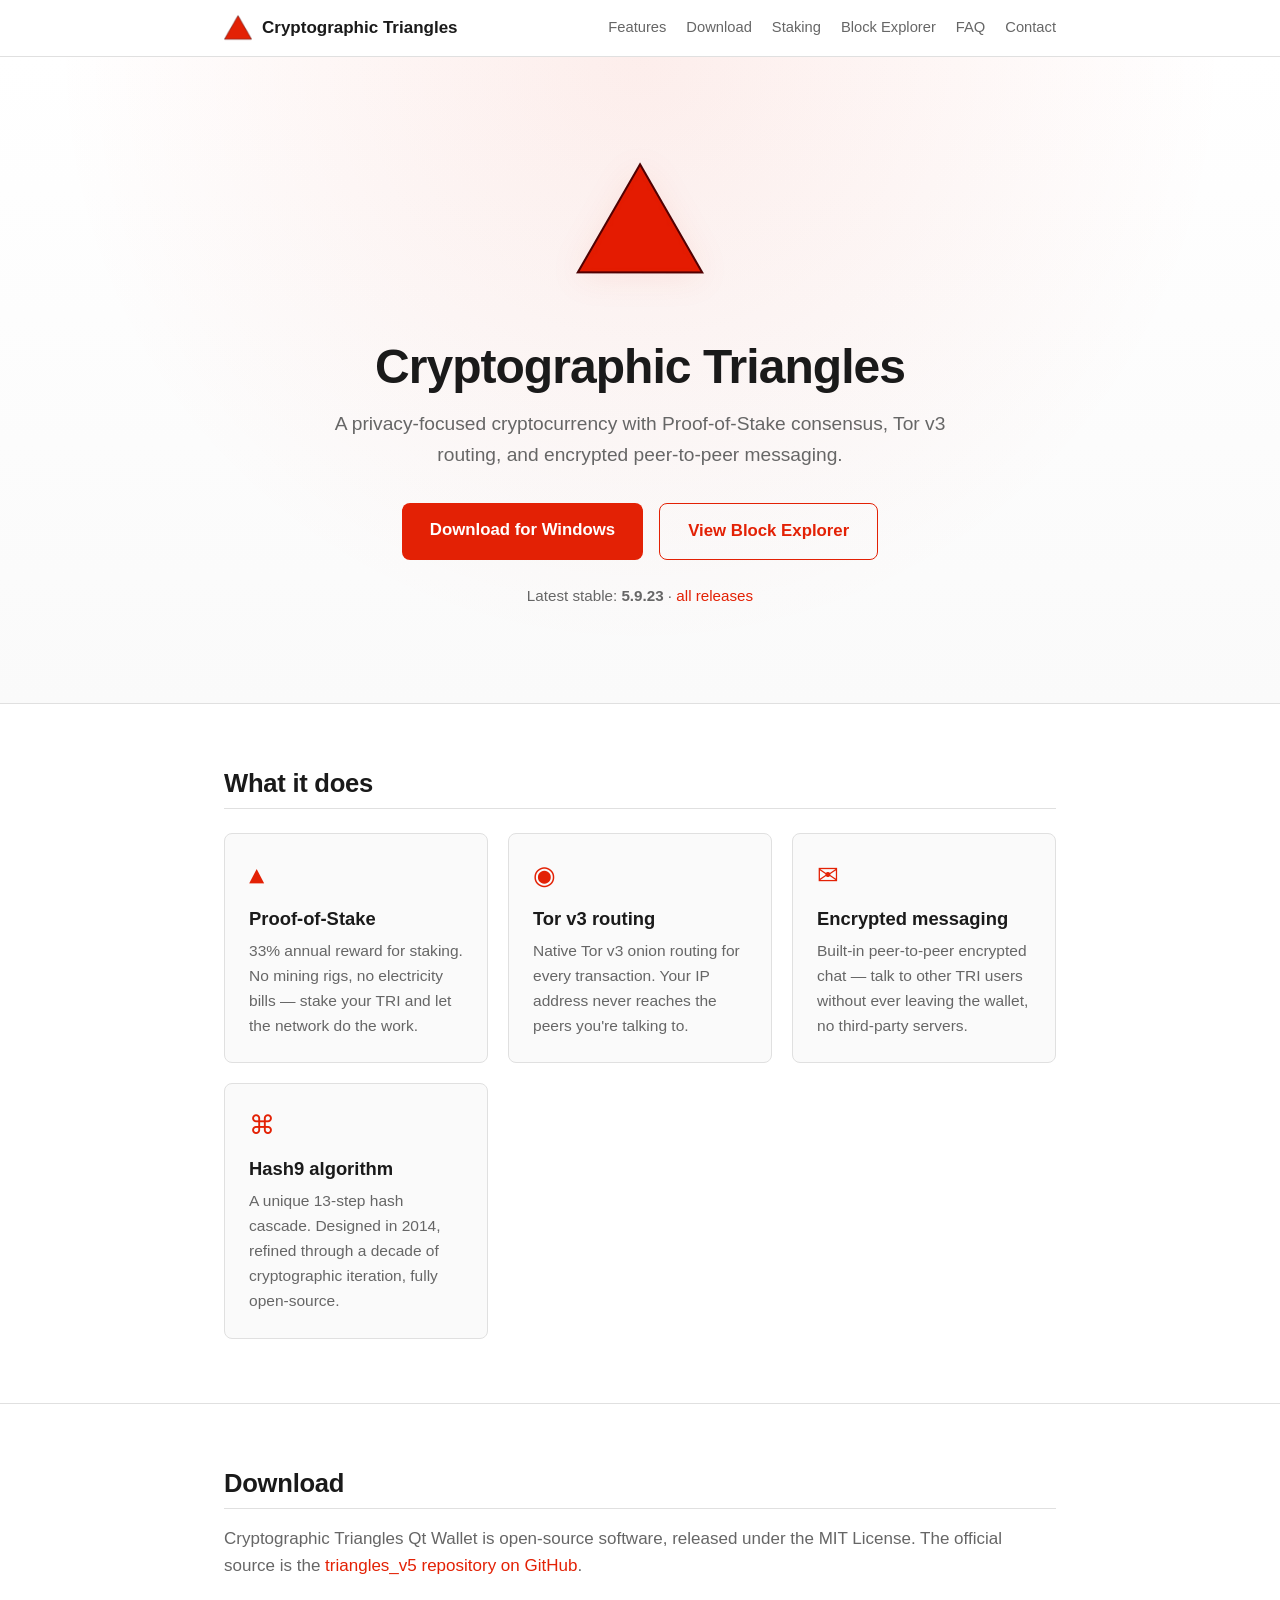
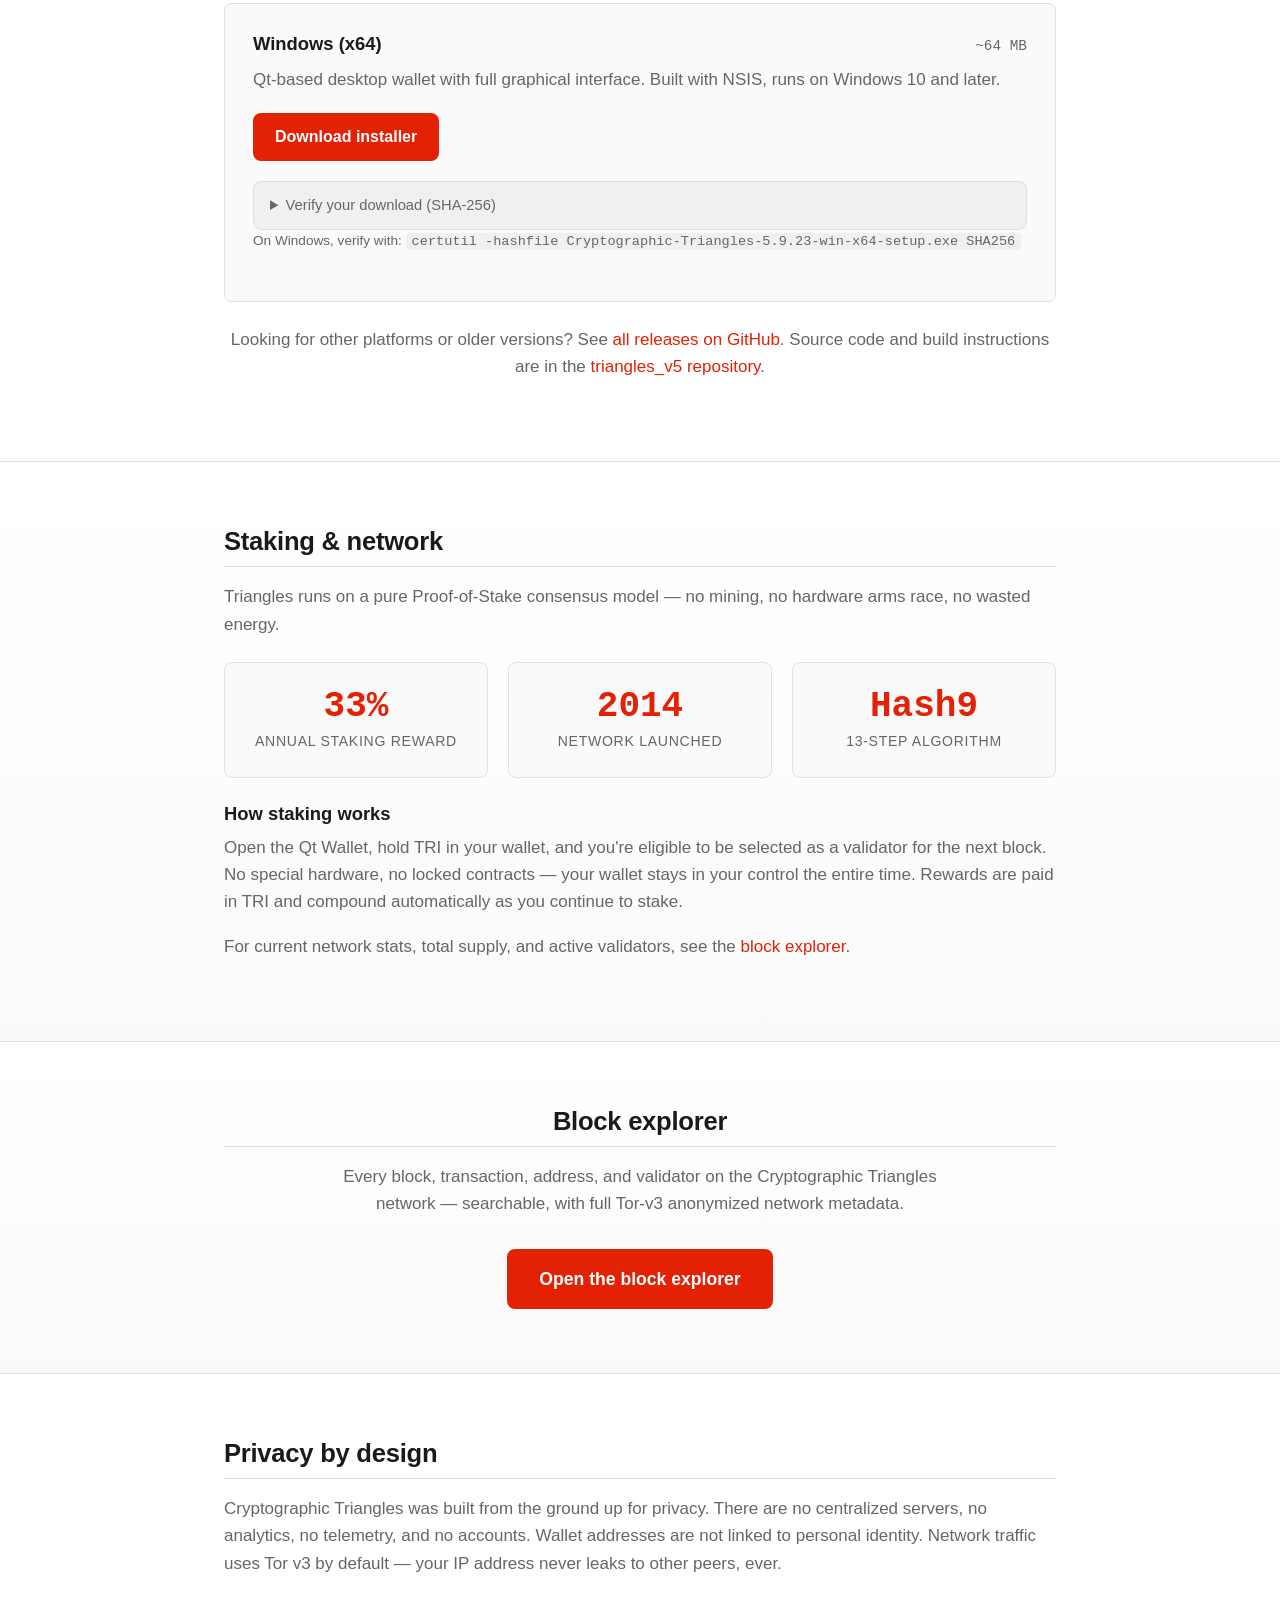
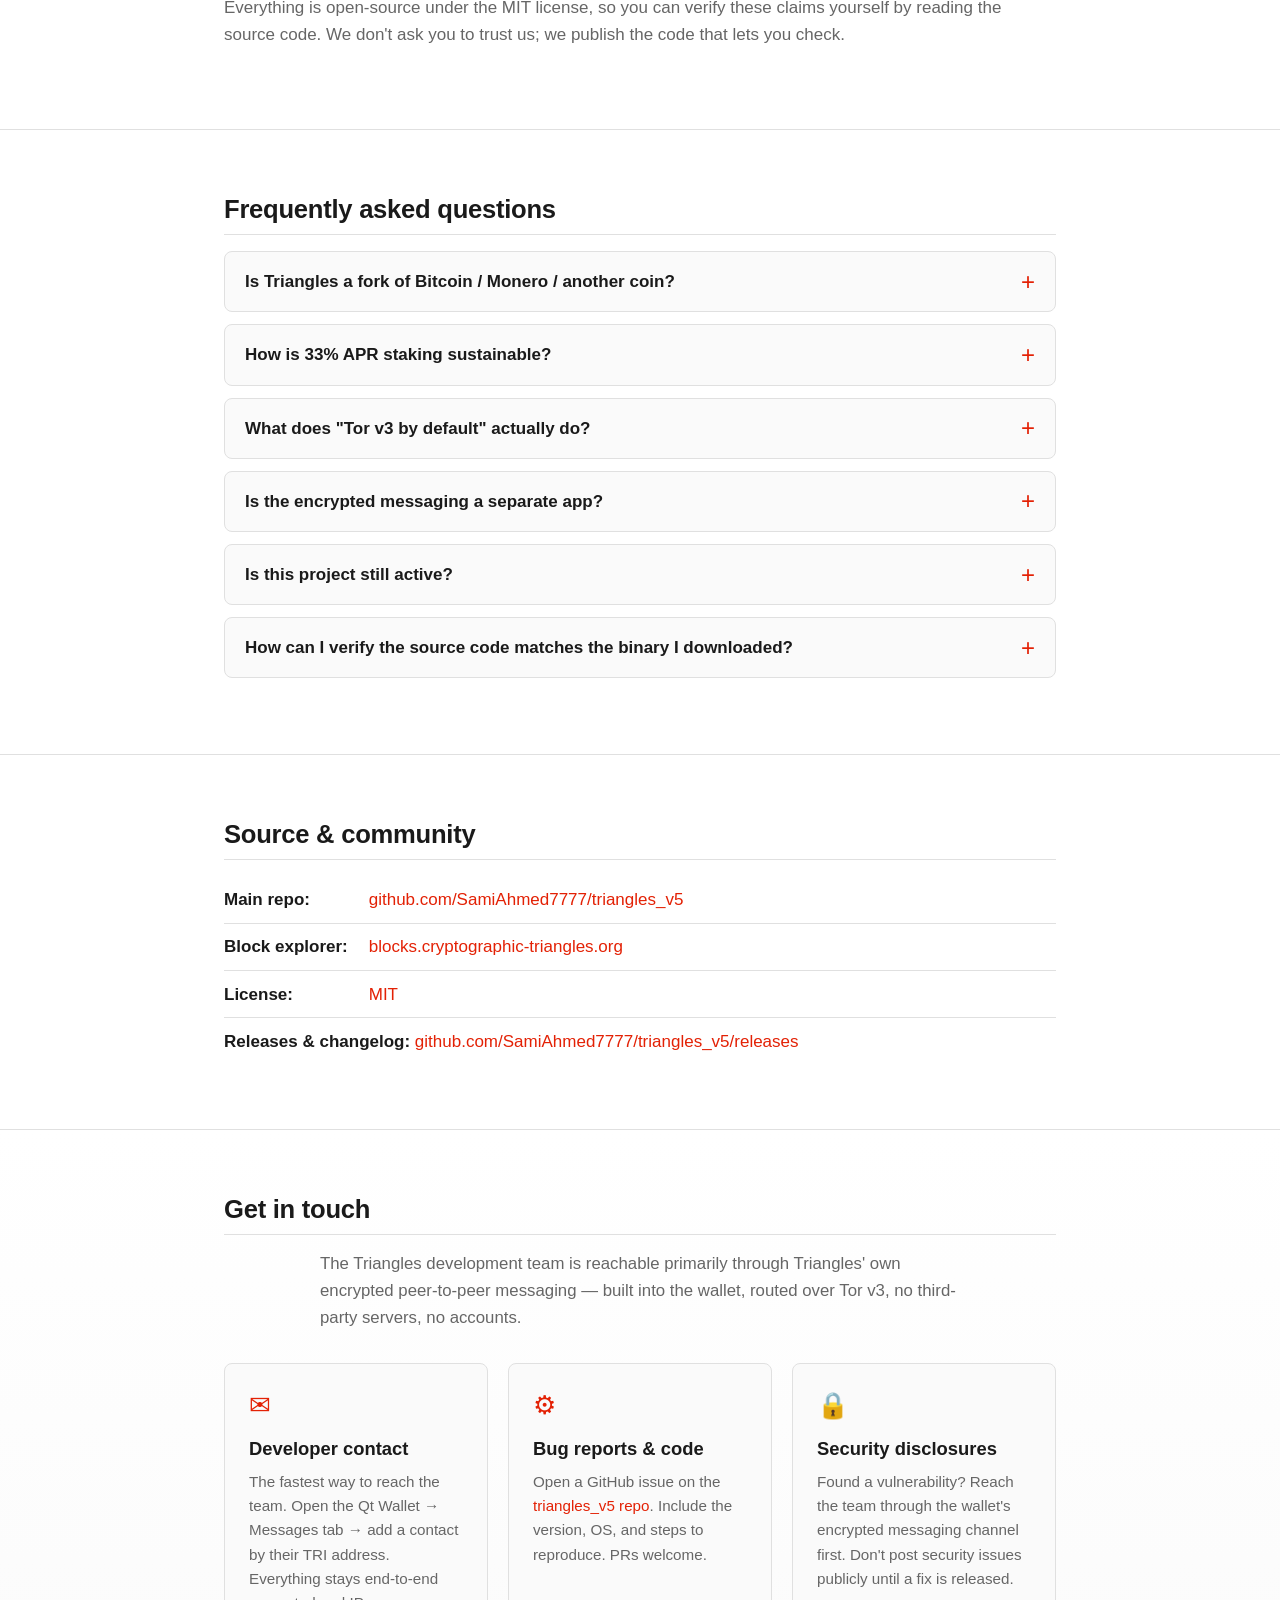
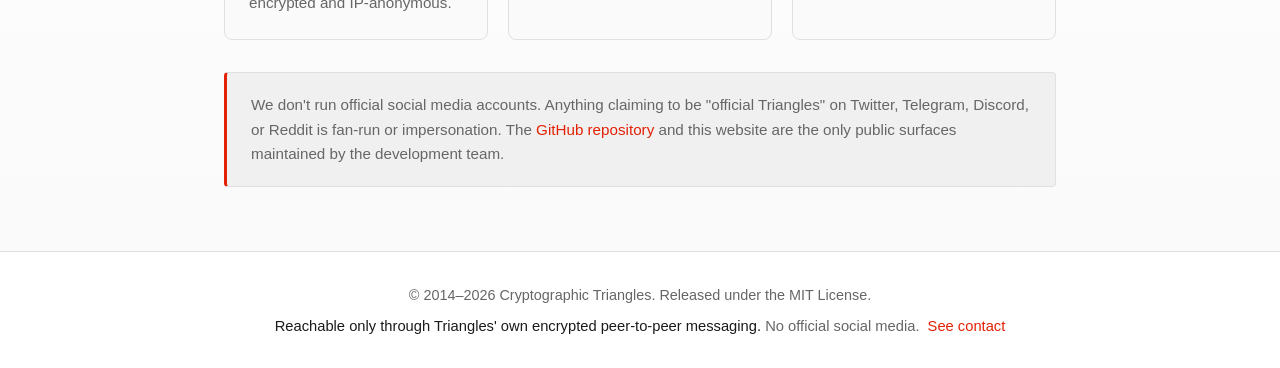
==== index.html @ af662552 "footer: add contact posture tagline Per request: surface the 'reachable through Triangles encrypted " ====
<!DOCTYPE html>
<html lang="en">
<head>
  <meta charset="UTF-8" />
  <meta name="viewport" content="width=device-width, initial-scale=1.0" />
  <meta name="description" content="Cryptographic Triangles (TRI) is a privacy-focused cryptocurrency featuring Proof-of-Stake consensus, Tor v3 onion routing, and encrypted peer-to-peer messaging. Originally launched July 2014." />
  <meta name="theme-color" content="#e32105" />
  <meta property="og:title" content="Cryptographic Triangles Qt Wallet" />
  <meta property="og:description" content="Privacy-focused cryptocurrency with PoS staking, Tor v3 routing, and encrypted messaging." />
  <meta property="og:type" content="website" />
  <meta property="og:url" content="https://cryptographic-triangles.org" />
  <title>Cryptographic Triangles — Privacy-focused cryptocurrency wallet</title>
  <link rel="icon" type="image/x-icon" href="/favicon.ico" />
  <link rel="apple-touch-icon" href="[data-uri]" />
  <link rel="stylesheet" href="styles.css" />
</head>
<body>
  <nav class="topnav">
    <div class="container nav-inner">
      <a class="brand" href="#">
        <img src="[data-uri]" alt="" width="28" height="28" />
        <span>Cryptographic Triangles</span>
      </a>
      <div class="nav-links">
        <a href="#features">Features</a>
        <a href="#download">Download</a>
        <a href="#staking">Staking</a>
        <a href="#explorer">Block Explorer</a>
        <a href="#faq">FAQ</a>
        <a href="#contact">Contact</a>
      </div>
    </div>
  </nav>

  <header class="hero">
    <div class="container">
      <img class="hero-logo" src="[data-uri]" alt="Cryptographic Triangles logo" width="128" height="128" />
      <h1>Cryptographic Triangles</h1>
      <p class="tagline">A privacy-focused cryptocurrency with Proof-of-Stake consensus, Tor v3 routing, and encrypted peer-to-peer messaging.</p>
      <div class="cta-row">
        <a href="#download" class="cta">Download for Windows</a>
        <a href="https://blocks.cryptographic-triangles.org/" rel="noopener" target="_blank" class="cta cta-secondary">View Block Explorer</a>
      </div>
      <p class="version-line">Latest stable: <strong>5.9.23</strong> · <a href="https://github.com/SamiAhmed7777/triangles_v5/releases">all releases</a></p>
    </div>
  </header>

  <section id="features">
    <div class="container">
      <h2>What it does</h2>
      <div class="features">
        <div class="feature">
          <div class="feature-icon">▲</div>
          <h3>Proof-of-Stake</h3>
          <p>33% annual reward for staking. No mining rigs, no electricity bills — stake your TRI and let the network do the work.</p>
        </div>
        <div class="feature">
          <div class="feature-icon">◉</div>
          <h3>Tor v3 routing</h3>
          <p>Native Tor v3 onion routing for every transaction. Your IP address never reaches the peers you're talking to.</p>
        </div>
        <div class="feature">
          <div class="feature-icon">✉</div>
          <h3>Encrypted messaging</h3>
          <p>Built-in peer-to-peer encrypted chat — talk to other TRI users without ever leaving the wallet, no third-party servers.</p>
        </div>
        <div class="feature">
          <div class="feature-icon">⌘</div>
          <h3>Hash9 algorithm</h3>
          <p>A unique 13-step hash cascade. Designed in 2014, refined through a decade of cryptographic iteration, fully open-source.</p>
        </div>
      </div>
    </div>
  </section>

  <section id="download">
    <div class="container">
      <h2>Download</h2>
      <p>Cryptographic Triangles Qt Wallet is open-source software, released under the MIT License. The official source is the <a href="https://github.com/SamiAhmed7777/triangles_v5">triangles_v5 repository on GitHub</a>.</p>

      <div class="download-card">
        <div class="download-card-header">
          <h3>Windows (x64)</h3>
          <span class="download-size">~64 MB</span>
        </div>
        <p>Qt-based desktop wallet with full graphical interface. Built with NSIS, runs on Windows 10 and later.</p>
        <a href="https://github.com/SamiAhmed7777/triangles_v5/releases/download/v5.9.23/Cryptographic-Triangles-5.9.23-win-x64-setup.exe" class="btn">Download installer</a>
        <details class="hash-block">
          <summary>Verify your download (SHA-256)</summary>
          <code id="sha256">f970c1f7fa8609b676b51a9685a95bdde84f226707811c25f647b2c89974c7c7</code>
          <button type="button" class="copy-btn" data-target="sha256" aria-label="Copy SHA-256 to clipboard">Copy</button>
        </details>
        <p class="hash-hint">On Windows, verify with: <code>certutil -hashfile Cryptographic-Triangles-5.9.23-win-x64-setup.exe SHA256</code></p>
      </div>

      <p class="other-downloads">Looking for other platforms or older versions? See <a href="https://github.com/SamiAhmed7777/triangles_v5/releases">all releases on GitHub</a>. Source code and build instructions are in the <a href="https://github.com/SamiAhmed7777/triangles_v5">triangles_v5 repository</a>.</p>
    </div>
  </section>

  <section id="staking" class="staking-section">
    <div class="container">
      <h2>Staking &amp; network</h2>
      <p>Triangles runs on a pure Proof-of-Stake consensus model — no mining, no hardware arms race, no wasted energy.</p>

      <div class="staking-grid">
        <div class="staking-stat">
          <div class="stat-value">33%</div>
          <div class="stat-label">Annual staking reward</div>
        </div>
        <div class="staking-stat">
          <div class="stat-value">2014</div>
          <div class="stat-label">Network launched</div>
        </div>
        <div class="staking-stat">
          <div class="stat-value">Hash9</div>
          <div class="stat-label">13-step algorithm</div>
        </div>
      </div>

      <h3>How staking works</h3>
      <p>Open the Qt Wallet, hold TRI in your wallet, and you're eligible to be selected as a validator for the next block. No special hardware, no locked contracts — your wallet stays in your control the entire time. Rewards are paid in TRI and compound automatically as you continue to stake.</p>

      <p>For current network stats, total supply, and active validators, see the <a href="https://blocks.cryptographic-triangles.org/" rel="noopener" target="_blank">block explorer</a>.</p>
    </div>
  </section>

  <section id="explorer" class="explorer-section">
    <div class="container">
      <h2>Block explorer</h2>
      <p>Every block, transaction, address, and validator on the Cryptographic Triangles network — searchable, with full Tor-v3 anonymized network metadata.</p>
      <a href="https://blocks.cryptographic-triangles.org/" rel="noopener" target="_blank" class="btn btn-large">Open the block explorer</a>
    </div>
  </section>

  <section id="privacy">
    <div class="container">
      <h2>Privacy by design</h2>
      <p>Cryptographic Triangles was built from the ground up for privacy. There are no centralized servers, no analytics, no telemetry, and no accounts. Wallet addresses are not linked to personal identity. Network traffic uses Tor v3 by default — your IP address never leaks to other peers, ever.</p>
      <p>Everything is open-source under the MIT license, so you can verify these claims yourself by reading the source code. We don't ask you to trust us; we publish the code that lets you check.</p>
    </div>
  </section>

  <section id="faq">
    <div class="container">
      <h2>Frequently asked questions</h2>

      <details class="faq-item">
        <summary>Is Triangles a fork of Bitcoin / Monero / another coin?</summary>
        <p>Triangles has its own consensus algorithm (Hash9, a 13-step hash cascade designed in 2014) and its own codebase. It is not a Bitcoin fork and not a Monero fork. The wallet and node software are written in C++ with a Qt-based UI, fully open-source.</p>
      </details>

      <details class="faq-item">
        <summary>How is 33% APR staking sustainable?</summary>
        <p>Like any PoS coin, the rate reflects new TRI issued per year as a fraction of the staked supply. The exact emissions curve is documented in the source repository. As more TRI is staked, the per-staker yield naturally dilutes — early stakers receive higher relative rewards, later stakers receive less. There is no "infinite" issuance; the supply is capped.</p>
      </details>

      <details class="faq-item">
        <summary>What does "Tor v3 by default" actually do?</summary>
        <p>Every network peer connection is wrapped in a Tor v3 (next-generation onion) circuit. Your IP address is never exposed to peers you're transacting with, and vice versa. You can disable this in advanced settings if you need to, but for most users the default privacy posture is what you want.</p>
      </details>

      <details class="faq-item">
        <summary>Is the encrypted messaging a separate app?</summary>
        <p>No — it's built into the Qt Wallet. Open the messaging panel, add a contact by their TRI address, and you have end-to-end encrypted chat. The protocol is peer-to-peer (no servers), and messages route over the same Tor-v3 network as transactions.</p>
      </details>

      <details class="faq-item">
        <summary>Is this project still active?</summary>
        <p>Yes. Latest release v5.9.23 (June 2026). Source is updated regularly, releases happen on a steady cadence, and the block explorer at <a href="https://blocks.cryptographic-triangles.org/">blocks.cryptographic-triangles.org</a> is live.</p>
      </details>

      <details class="faq-item">
        <summary>How can I verify the source code matches the binary I downloaded?</summary>
        <p>Clone the <a href="https://github.com/SamiAhmed7777/triangles_v5">triangles_v5 repository</a>, check out the v5.9.23 tag, and follow the build instructions. Or just diff the binary against the official NSIS installer SHA-256 published on this page.</p>
      </details>
    </div>
  </section>

  <section id="source">
    <div class="container">
      <h2>Source &amp; community</h2>
      <ul class="links">
        <li><strong>Main repo:</strong> <a href="https://github.com/SamiAhmed7777/triangles_v5">github.com/SamiAhmed7777/triangles_v5</a></li>
        <li><strong>Block explorer:</strong> <a href="https://blocks.cryptographic-triangles.org/">blocks.cryptographic-triangles.org</a></li>
        <li><strong>License:</strong> <a href="https://github.com/SamiAhmed7777/triangles_v5/blob/master/LICENSE">MIT</a></li>
        <li><strong>Releases &amp; changelog:</strong> <a href="https://github.com/SamiAhmed7777/triangles_v5/releases">github.com/SamiAhmed7777/triangles_v5/releases</a></li>
      </ul>
    </div>
  </section>

  <section id="contact" class="contact-section">
    <div class="container">
      <h2>Get in touch</h2>
      <p class="contact-lead">The Triangles development team is reachable primarily through Triangles' own encrypted peer-to-peer messaging — built into the wallet, routed over Tor v3, no third-party servers, no accounts.</p>

      <div class="contact-grid">
        <div class="contact-card">
          <div class="contact-icon">✉</div>
          <h3>Developer contact</h3>
          <p>The fastest way to reach the team. Open the Qt Wallet → Messages tab → add a contact by their TRI address. Everything stays end-to-end encrypted and IP-anonymous.</p>
        </div>

        <div class="contact-card">
          <div class="contact-icon">⚙</div>
          <h3>Bug reports &amp; code</h3>
          <p>Open a GitHub issue on the <a href="https://github.com/SamiAhmed7777/triangles_v5/issues">triangles_v5 repo</a>. Include the version, OS, and steps to reproduce. PRs welcome.</p>
        </div>

        <div class="contact-card">
          <div class="contact-icon">🔒</div>
          <h3>Security disclosures</h3>
          <p>Found a vulnerability? Reach the team through the wallet's encrypted messaging channel first. Don't post security issues publicly until a fix is released.</p>
        </div>
      </div>

      <p class="contact-note">We don't run official social media accounts. Anything claiming to be "official Triangles" on Twitter, Telegram, Discord, or Reddit is fan-run or impersonation. The <a href="https://github.com/SamiAhmed7777/triangles_v5">GitHub repository</a> and this website are the only public surfaces maintained by the development team.</p>
    </div>
  </section>

  <footer>
    <div class="container">
      <p>© 2014–2026 Cryptographic Triangles. Released under the MIT License.</p>
      <p class="footer-tagline">
        Reachable only through Triangles' own encrypted peer-to-peer messaging.
        <span class="footer-meta">No official social media.</span>
        <a href="#contact">See contact</a>
      </p>
    </div>
  </footer>

  <script>
    (function () {
      var btn = document.querySelector('.copy-btn');
      if (!btn) return;
      btn.addEventListener('click', function () {
        var target = document.getElementById(btn.getAttribute('data-target'));
        if (!target) return;
        try {
          navigator.clipboard.writeText(target.textContent.trim());
          var orig = btn.textContent;
          btn.textContent = 'Copied!';
          setTimeout(function () { btn.textContent = orig; }, 1500);
        } catch (e) {
          var range = document.createRange();
          range.selectNode(target);
          window.getSelection().removeAllRanges();
          window.getSelection().addRange(range);
        }
      });
    })();
  </script>
</body>
</html>
---- styles.css ----
:root {
  --bg: #0a0a0a;
  --bg-alt: #141414;
  --bg-elev: #1c1c1c;
  --border: #2a2a2a;
  --text: #f0f0f0;
  --text-muted: #9a9a9a;
  --accent: #e32105;
  --accent-hover: #ff3d1a;
  --accent-deep: #b81800;
  --accent-soft: rgba(227, 33, 5, 0.12);
  --code-bg: #050505;
  --radius: 8px;
  --max-w: 880px;
}

* { box-sizing: border-box; }

html { scroll-behavior: smooth; }

body {
  margin: 0;
  font-family: -apple-system, BlinkMacSystemFont, "Segoe UI", "Inter", "Helvetica Neue", Arial, sans-serif;
  font-size: 17px;
  line-height: 1.6;
  color: var(--text);
  background: var(--bg);
  -webkit-font-smoothing: antialiased;
}

.container {
  max-width: var(--max-w);
  margin: 0 auto;
  padding: 0 24px;
}

h1, h2, h3 { line-height: 1.25; margin: 0 0 0.5em; }

h1 {
  font-size: clamp(2rem, 5vw, 3rem);
  font-weight: 700;
  letter-spacing: -0.02em;
  margin: 0.5em 0 0.25em;
}

h2 {
  font-size: 1.6rem;
  font-weight: 600;
  letter-spacing: -0.01em;
  margin: 0 0 1rem;
  padding-bottom: 0.5rem;
  border-bottom: 1px solid var(--border);
}

h3 {
  font-size: 1.15rem;
  font-weight: 600;
  margin: 0 0 0.5em;
}

p { margin: 0 0 1em; }

a {
  color: var(--accent);
  text-decoration: none;
}
a:hover { color: var(--accent-hover); text-decoration: underline; }

/* ========== Top nav ========== */
.topnav {
  position: sticky;
  top: 0;
  z-index: 10;
  background: rgba(10, 10, 10, 0.85);
  backdrop-filter: blur(8px);
  -webkit-backdrop-filter: blur(8px);
  border-bottom: 1px solid var(--border);
}
.nav-inner {
  display: flex;
  align-items: center;
  justify-content: space-between;
  padding: 14px 24px;
}
.brand {
  display: flex;
  align-items: center;
  gap: 10px;
  font-weight: 600;
  color: var(--text);
}
.brand:hover { color: var(--text); text-decoration: none; }
.brand img {
  border-radius: 4px;
}
.nav-links {
  display: flex;
  gap: 1.25rem;
  flex-wrap: wrap;
}
.nav-links a {
  color: var(--text-muted);
  font-size: 0.92rem;
  font-weight: 500;
}
.nav-links a:hover {
  color: var(--accent);
  text-decoration: none;
}

/* ========== Hero ========== */
.hero {
  text-align: center;
  padding: 100px 0 80px;
  background:
    radial-gradient(ellipse at top, var(--accent-soft) 0%, transparent 65%),
    linear-gradient(180deg, var(--bg) 0%, var(--bg-alt) 100%);
}
.hero-logo {
  width: 128px;
  height: 128px;
  margin-bottom: 1.25rem;
  filter: drop-shadow(0 4px 16px var(--accent-soft));
}
.hero .tagline {
  font-size: 1.2rem;
  color: var(--text-muted);
  max-width: 640px;
  margin: 0 auto 2rem;
}
.cta-row {
  display: flex;
  gap: 1rem;
  justify-content: center;
  flex-wrap: wrap;
}
.cta {
  display: inline-block;
  background: var(--accent);
  color: #ffffff;
  padding: 14px 28px;
  border-radius: var(--radius);
  font-weight: 600;
  font-size: 1.05rem;
  transition: background 0.15s ease;
  border: none;
  cursor: pointer;
}
.cta:hover {
  background: var(--accent-hover);
  color: #ffffff;
  text-decoration: none;
}
.cta-secondary {
  background: transparent;
  color: var(--accent);
  border: 1px solid var(--accent);
}
.cta-secondary:hover {
  background: var(--accent-soft);
  color: var(--accent-hover);
  border-color: var(--accent-hover);
}
.version-line {
  margin-top: 1.5rem;
  color: var(--text-muted);
  font-size: 0.95rem;
}

/* ========== Sections ========== */
section {
  padding: 64px 0;
  border-top: 1px solid var(--border);
}
section .container > p { color: var(--text-muted); }

/* ========== Features ========== */
.features {
  display: grid;
  grid-template-columns: repeat(auto-fit, minmax(260px, 1fr));
  gap: 1.25rem;
  margin-top: 1.5rem;
}
.feature {
  background: var(--bg-alt);
  border: 1px solid var(--border);
  border-radius: var(--radius);
  padding: 1.5rem;
  transition: border-color 0.15s ease, transform 0.15s ease;
}
.feature:hover {
  border-color: var(--accent);
  transform: translateY(-2px);
}
.feature h3 { color: var(--text); }
.feature p {
  margin: 0;
  color: var(--text-muted);
  font-size: 0.97rem;
}
.feature-icon {
  font-size: 1.6rem;
  color: var(--accent);
  margin-bottom: 0.5rem;
  font-family: ui-monospace, "SF Mono", Menlo, Consolas, monospace;
}

/* ========== Download ========== */
.download-card {
  background: var(--bg-alt);
  border: 1px solid var(--border);
  border-radius: var(--radius);
  padding: 1.75rem;
  margin: 1.5rem 0 1rem;
}
.download-card-header {
  display: flex;
  justify-content: space-between;
  align-items: baseline;
  margin-bottom: 0.5rem;
}
.download-card-header h3 { margin: 0; }
.download-size {
  color: var(--text-muted);
  font-size: 0.9rem;
  font-family: ui-monospace, "SF Mono", Menlo, Consolas, monospace;
}
.download-card p {
  color: var(--text-muted);
  margin: 0 0 1.25rem;
}
.btn {
  display: inline-block;
  background: var(--accent);
  color: #ffffff;
  padding: 11px 22px;
  border-radius: var(--radius);
  font-weight: 600;
  font-size: 1rem;
  transition: background 0.15s ease;
}
.btn:hover {
  background: var(--accent-hover);
  color: #ffffff;
  text-decoration: none;
}
.btn-large {
  padding: 16px 32px;
  font-size: 1.1rem;
}
.hash-block {
  margin-top: 1.25rem;
  padding: 0.75rem 1rem;
  background: var(--bg-elev);
  border: 1px solid var(--border);
  border-radius: var(--radius);
}
.hash-block summary {
  cursor: pointer;
  color: var(--text-muted);
  font-size: 0.92rem;
  user-select: none;
}
.hash-block summary:hover { color: var(--text); }
.hash-block code {
  display: block;
  margin-top: 0.5rem;
  padding: 0.5rem 0.75rem;
  background: var(--code-bg);
  border: 1px solid var(--border);
  border-radius: 4px;
  font-family: ui-monospace, "SF Mono", Menlo, Consolas, monospace;
  font-size: 0.82rem;
  word-break: break-all;
  color: var(--accent);
}
.copy-btn {
  margin-top: 0.5rem;
  background: transparent;
  border: 1px solid var(--border);
  color: var(--text);
  padding: 4px 12px;
  border-radius: 4px;
  font-size: 0.85rem;
  cursor: pointer;
  transition: all 0.15s ease;
}
.copy-btn:hover {
  background: var(--accent-soft);
  border-color: var(--accent);
  color: var(--accent);
}
.hash-hint {
  margin-top: 1rem;
  font-size: 0.85rem;
  color: var(--text-muted);
}
.hash-hint code {
  font-family: ui-monospace, "SF Mono", Menlo, Consolas, monospace;
  background: var(--bg-elev);
  padding: 1px 6px;
  border-radius: 3px;
  font-size: 0.85rem;
}
.other-downloads {
  margin-top: 1.5rem;
  text-align: center;
  color: var(--text-muted);
}

/* ========== Staking section ========== */
.staking-section {
  background: linear-gradient(180deg, var(--bg) 0%, var(--bg-alt) 100%);
}
.staking-grid {
  display: grid;
  grid-template-columns: repeat(auto-fit, minmax(180px, 1fr));
  gap: 1.25rem;
  margin: 1.5rem 0;
}
.staking-stat {
  background: var(--bg-alt);
  border: 1px solid var(--border);
  border-radius: var(--radius);
  padding: 1.5rem 1.25rem;
  text-align: center;
}
.staking-stat .stat-value {
  font-size: 2.25rem;
  font-weight: 700;
  color: var(--accent);
  line-height: 1.1;
  font-family: ui-monospace, "SF Mono", Menlo, Consolas, monospace;
  margin-bottom: 0.25rem;
}
.staking-stat .stat-label {
  font-size: 0.88rem;
  color: var(--text-muted);
  text-transform: uppercase;
  letter-spacing: 0.05em;
}

/* ========== Explorer section ========== */
.explorer-section {
  background: linear-gradient(180deg, var(--bg) 0%, var(--bg-alt) 100%);
  text-align: center;
}
.explorer-section p {
  max-width: 600px;
  margin: 0 auto 2rem;
}

/* ========== FAQ ========== */
.faq-item {
  background: var(--bg-alt);
  border: 1px solid var(--border);
  border-radius: var(--radius);
  padding: 0;
  margin: 0 0 0.75rem;
  transition: border-color 0.15s ease;
}
.faq-item[open] {
  border-color: var(--accent);
}
.faq-item summary {
  cursor: pointer;
  padding: 1rem 1.25rem;
  font-weight: 600;
  color: var(--text);
  user-select: none;
  list-style: none;
  position: relative;
  padding-right: 2.5rem;
}
.faq-item summary::-webkit-details-marker { display: none; }
.faq-item summary::after {
  content: '+';
  position: absolute;
  right: 1.25rem;
  top: 50%;
  transform: translateY(-50%);
  font-size: 1.5rem;
  font-weight: 300;
  color: var(--accent);
  line-height: 1;
}
.faq-item[open] summary::after {
  content: '−';
}
.faq-item summary:hover { color: var(--accent); }
.faq-item > p {
  padding: 0 1.25rem 1.25rem;
  margin: 0;
  color: var(--text-muted);
}

/* ========== Contact ========== */
.contact-section {
  background: linear-gradient(180deg, var(--bg) 0%, var(--bg-alt) 100%);
}
.contact-lead {
  max-width: 640px;
  margin: 0 auto 2rem;
  font-size: 1.05rem;
  color: var(--text-muted);
}
.contact-grid {
  display: grid;
  grid-template-columns: repeat(auto-fit, minmax(260px, 1fr));
  gap: 1.25rem;
  margin: 1.5rem 0 2rem;
}
.contact-card {
  background: var(--bg-alt);
  border: 1px solid var(--border);
  border-radius: var(--radius);
  padding: 1.5rem;
  transition: border-color 0.15s ease;
}
.contact-card:hover {
  border-color: var(--accent);
}
.contact-card h3 { color: var(--text); margin-top: 0.5rem; }
.contact-card p {
  margin: 0;
  color: var(--text-muted);
  font-size: 0.95rem;
}
.contact-icon {
  font-size: 1.6rem;
  color: var(--accent);
  font-family: ui-monospace, "SF Mono", Menlo, Consolas, monospace;
}
.contact-note {
  padding: 1.25rem 1.5rem;
  background: var(--bg-elev);
  border: 1px solid var(--border);
  border-left: 3px solid var(--accent);
  border-radius: 4px;
  font-size: 0.95rem;
  color: var(--text-muted);
  margin: 0;
}

/* ========== Links list ========== */
.links {
  list-style: none;
  padding: 0;
  margin: 1rem 0 0;
}
.links li {
  padding: 0.6rem 0;
  border-bottom: 1px solid var(--border);
  color: var(--text-muted);
}
.links li:last-child { border-bottom: none; }
.links strong {
  display: inline-block;
  min-width: 140px;
  color: var(--text);
  font-weight: 600;
}

/* ========== Footer ========== */
footer {
  border-top: 1px solid var(--border);
  padding: 32px 0;
  text-align: center;
  color: var(--text-muted);
  font-size: 0.9rem;
}
footer p { margin: 0 0 0.5em; }
footer p:last-child { margin-bottom: 0; }
.footer-tagline {
  font-size: 0.92rem;
  color: var(--text);
}
.footer-meta {
  color: var(--text-muted);
}
.footer-tagline a {
  margin-left: 0.25rem;
}

/* ========== Mobile ========== */
@media (max-width: 700px) {
  .hero { padding: 64px 0 56px; }
  .hero-logo { width: 96px; height: 96px; }
  section { padding: 48px 0; }
  .nav-links { gap: 0.9rem; font-size: 0.85rem; }
  .brand span { display: none; }
  .download-card-header {
    flex-direction: column;
    gap: 0.25rem;
    align-items: flex-start;
  }
  .links strong { display: block; min-width: 0; margin-bottom: 0.2rem; }
}

/* ========== Light mode respect ========== */
@media (prefers-color-scheme: light) {
  :root {
    --bg: #ffffff;
    --bg-alt: #fafafa;
    --bg-elev: #f0f0f0;
    --border: #e0e0e0;
    --text: #1a1a1a;
    --text-muted: #666666;
    --accent: #e32105;
    --accent-hover: #ff3d1a;
    --accent-deep: #b81800;
    --accent-soft: rgba(227, 33, 5, 0.08);
    --code-bg: #fafafa;
  }
  .topnav {
    background: rgba(255, 255, 255, 0.85);
  }
}
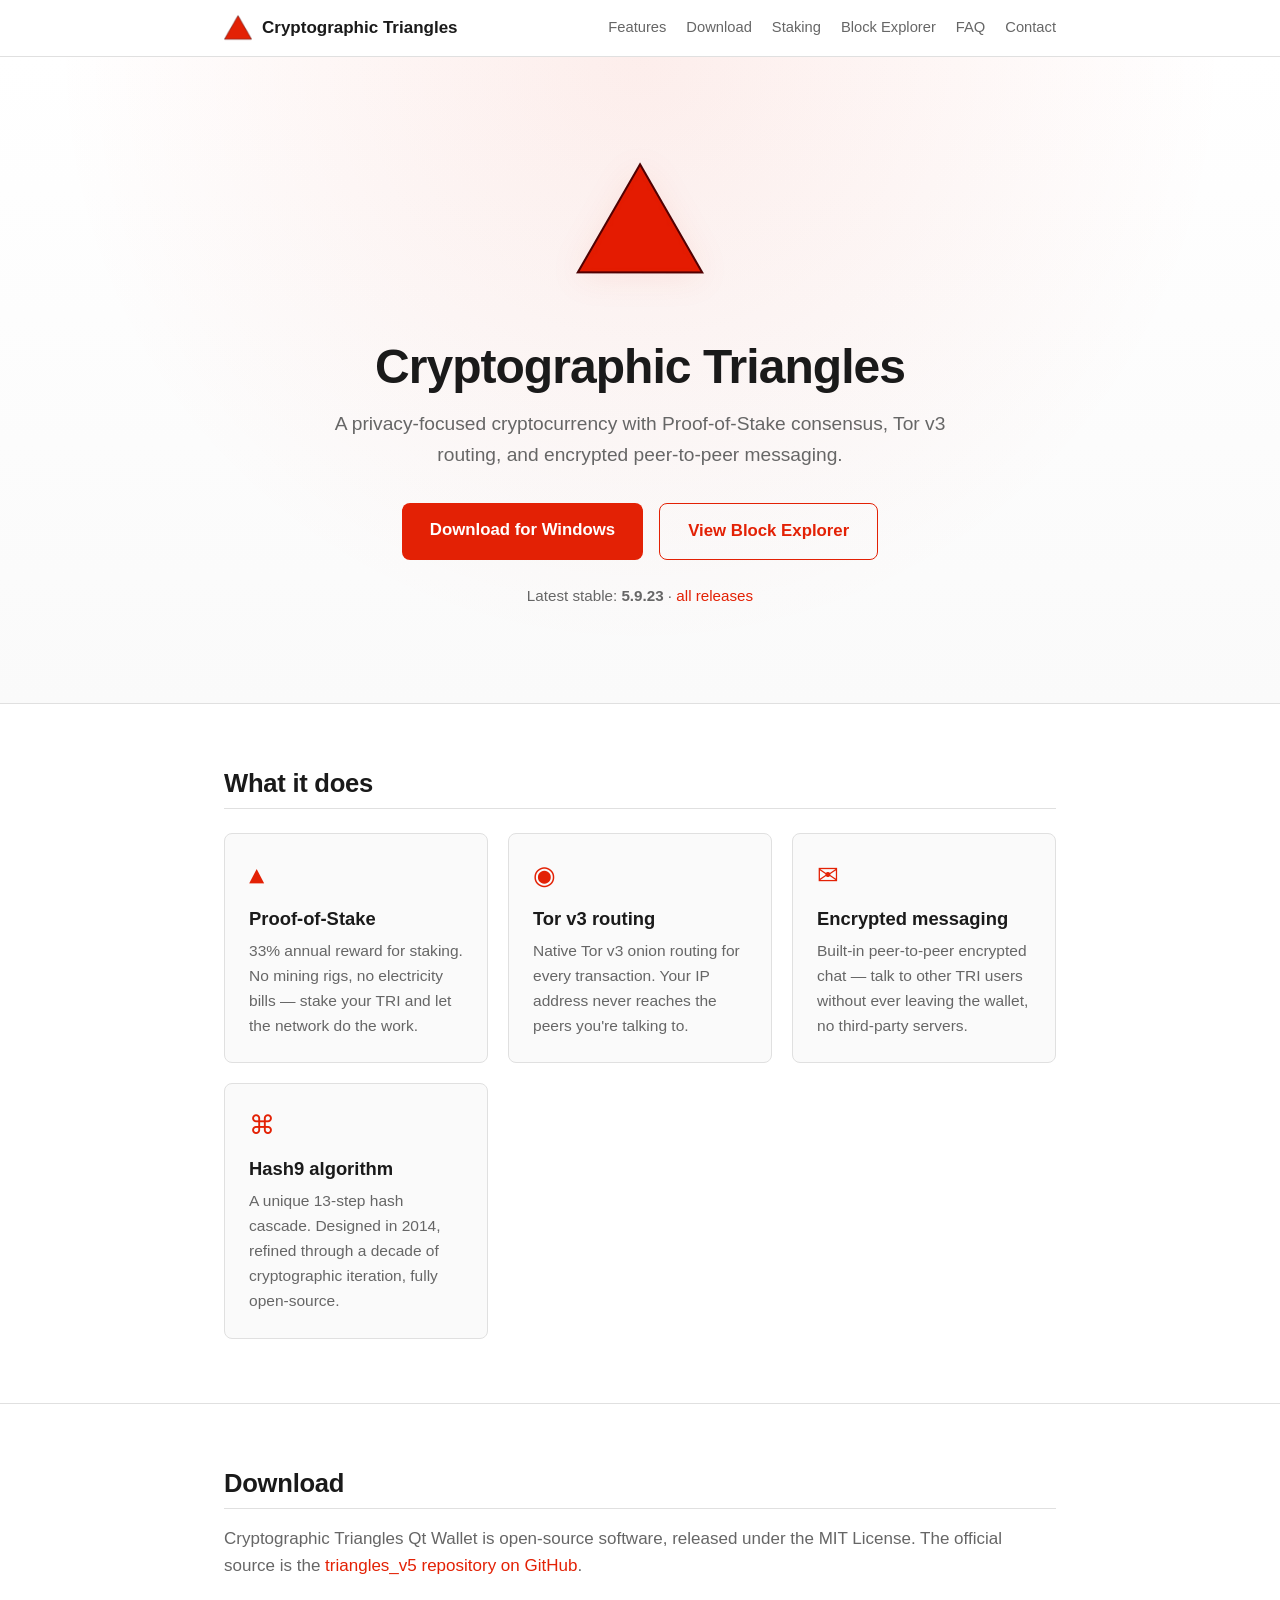
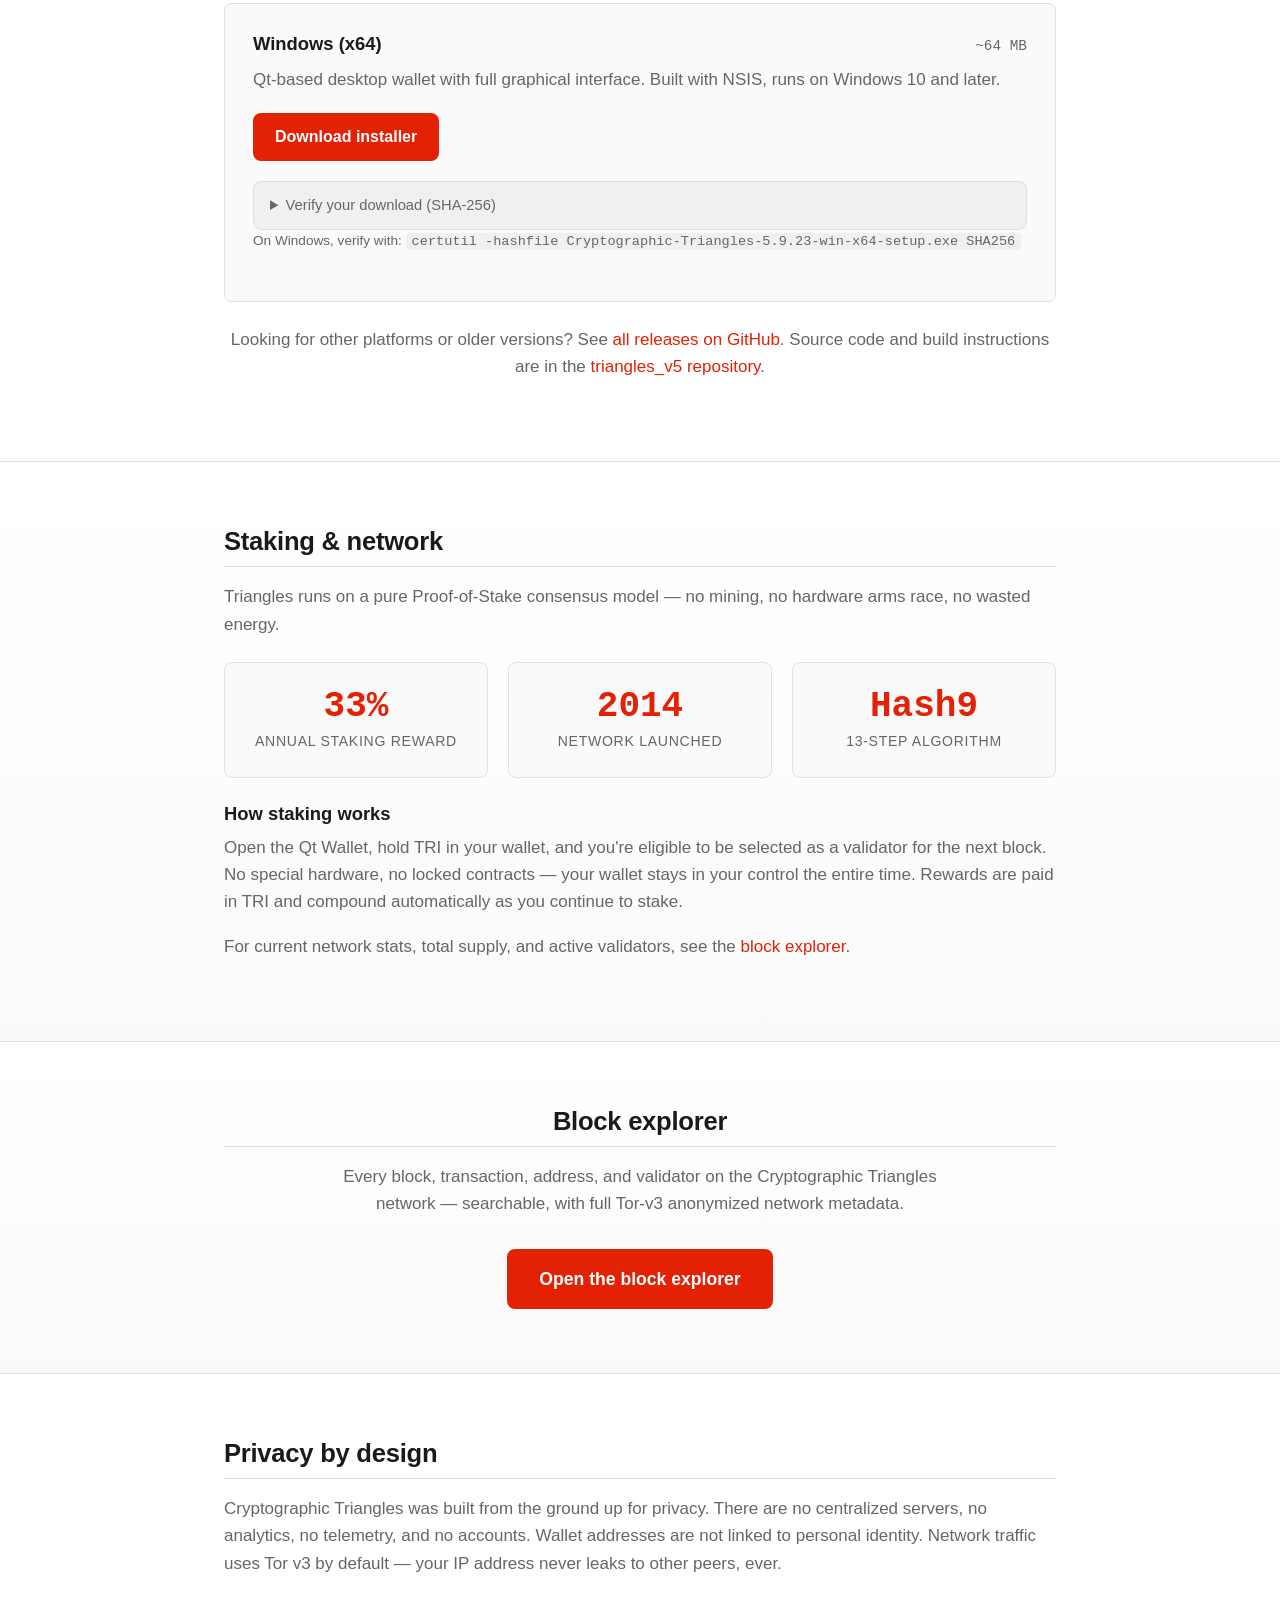
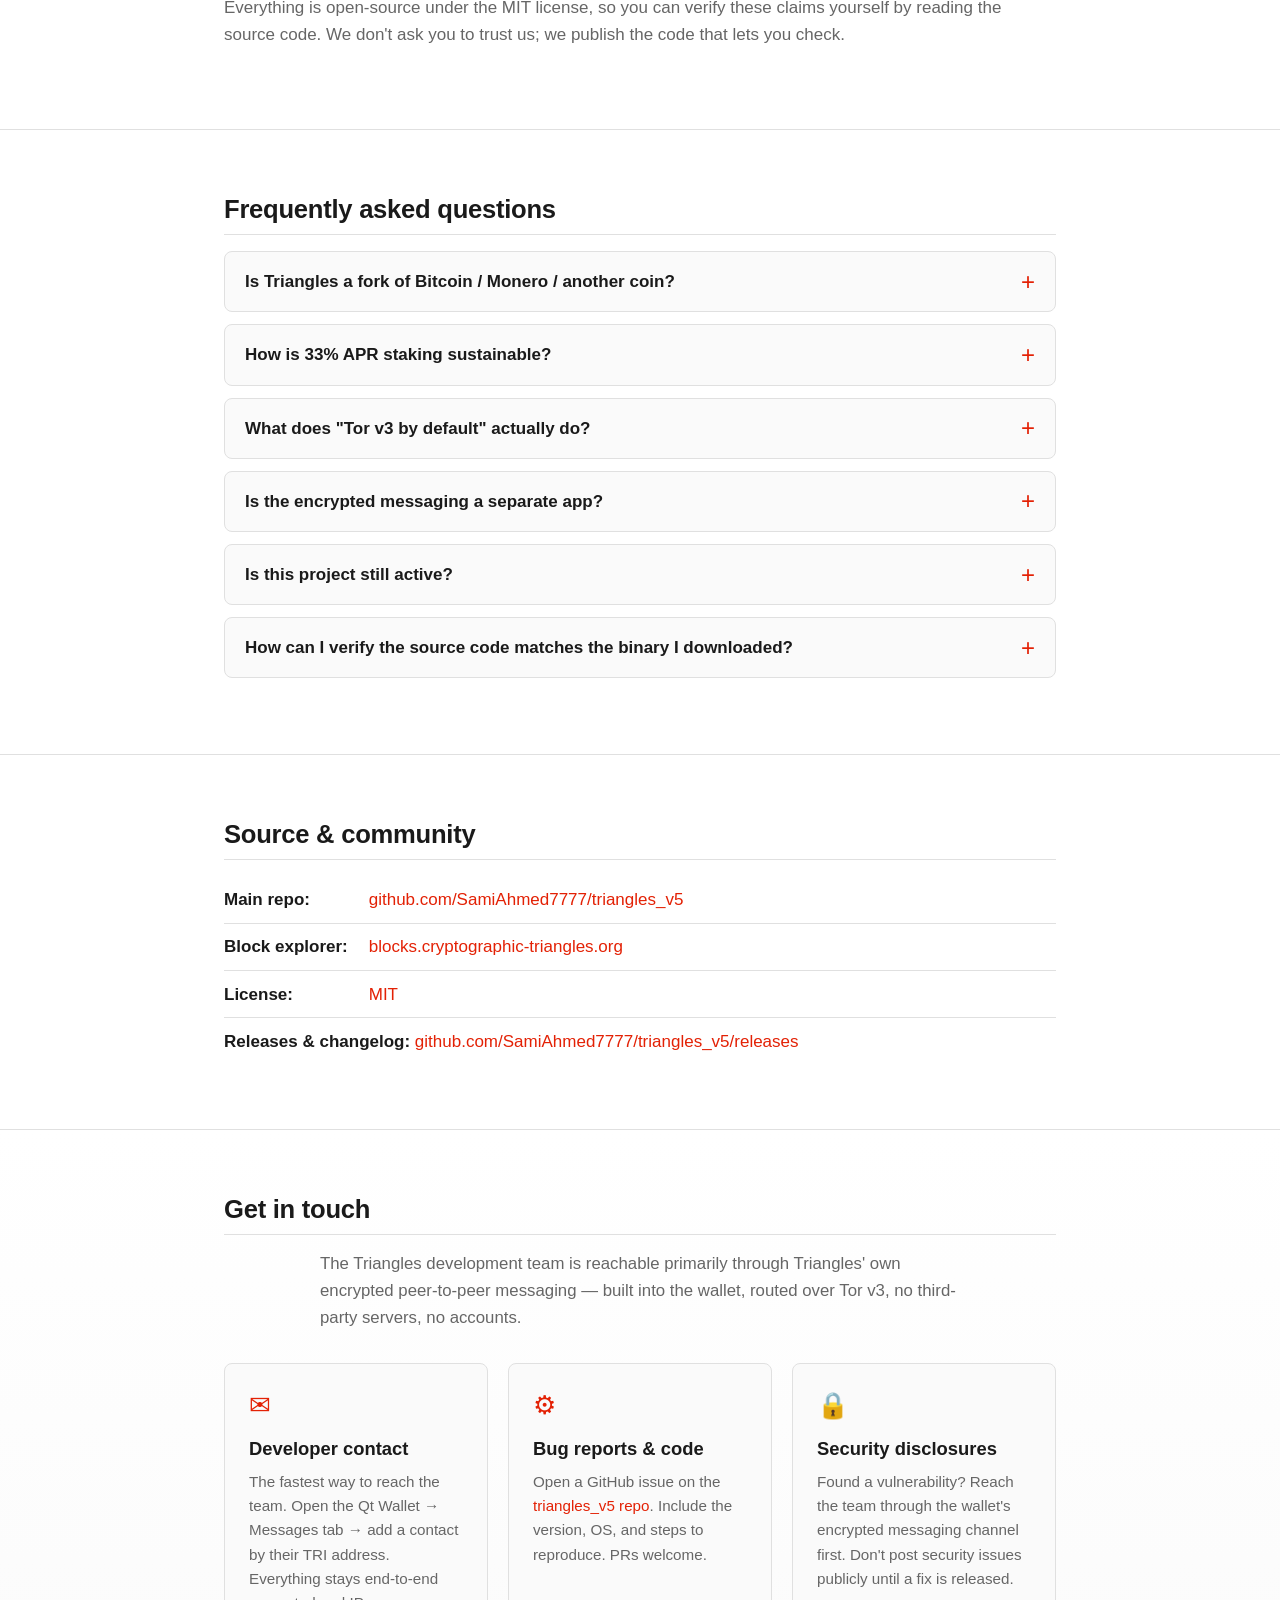
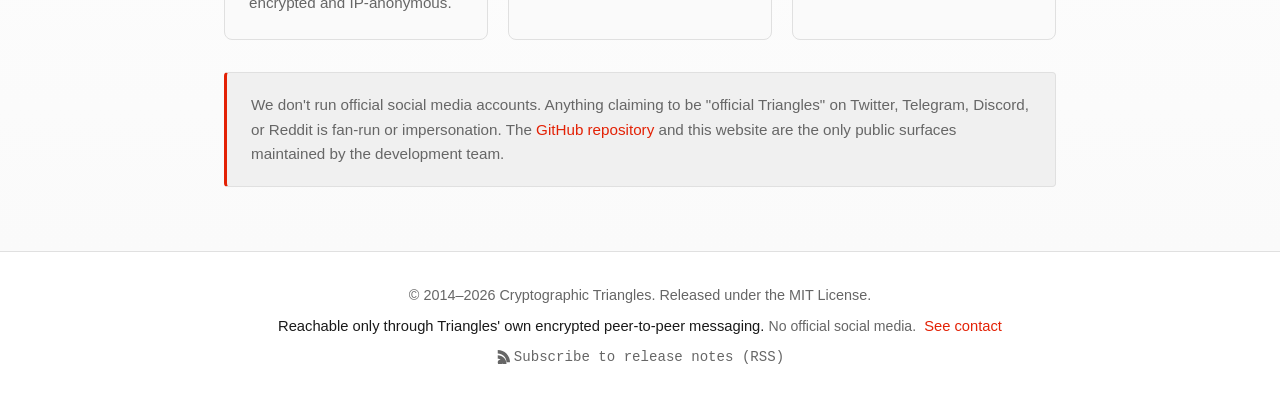
==== commit e7454ba1: "rss: auto-publishing release feed at /releases.xml Added an RSS 2.0 feed of all stable triangles_v5 " ====
--- a/index.html
+++ b/index.html
@@ -11,6 +11,7 @@
   <meta property="og:url" content="https://cryptographic-triangles.org" />
   <title>Cryptographic Triangles — Privacy-focused cryptocurrency wallet</title>
   <link rel="icon" type="image/x-icon" href="/favicon.ico" />
+  <link rel="alternate" type="application/rss+xml" title="Cryptographic Triangles — Release Notes" href="/releases.xml" />
   <link rel="apple-touch-icon" href="[data-uri]" />
   <link rel="stylesheet" href="styles.css" />
 </head>
@@ -224,6 +225,13 @@
         Reachable only through Triangles' own encrypted peer-to-peer messaging.
         <span class="footer-meta">No official social media.</span>
         <a href="#contact">See contact</a>
+      </p>
+      <p class="footer-meta">
+        <a href="/releases.xml" type="application/rss+xml" class="rss-link">
+          <svg width="14" height="14" viewBox="0 0 8 8" aria-hidden="true" style="vertical-align: -2px; margin-right: 4px;">
+            <path d="M1 0v2c2.76 0 5 2.24 5 5h2c0-3.87-3.13-7-7-7zm0 3v2c1.66 0 3 1.34 3 3h2c0-2.76-2.24-5-5-5zm1.5 2.5a1.5 1.5 0 1 0 0 3 1.5 1.5 0 0 0 0-3z" fill="currentColor"/>
+          </svg>Subscribe to release notes (RSS)
+        </a>
       </p>
     </div>
   </footer>
--- a/styles.css
+++ b/styles.css
@@ -480,6 +480,26 @@
 }
 .footer-tagline a {
   margin-left: 0.25rem;
+}
+.footer-meta {
+  color: var(--text-muted);
+  font-size: 0.88rem;
+  margin-top: 0.25rem;
+}
+.rss-link {
+  display: inline-flex;
+  align-items: center;
+  color: var(--text-muted);
+  font-family: ui-monospace, "SF Mono", Menlo, Consolas, monospace;
+  font-size: 0.88rem;
+  transition: color 0.15s ease;
+}
+.rss-link:hover {
+  color: var(--accent);
+  text-decoration: none;
+}
+.rss-link svg {
+  fill: currentColor;
 }
 
 /* ========== Mobile ========== */
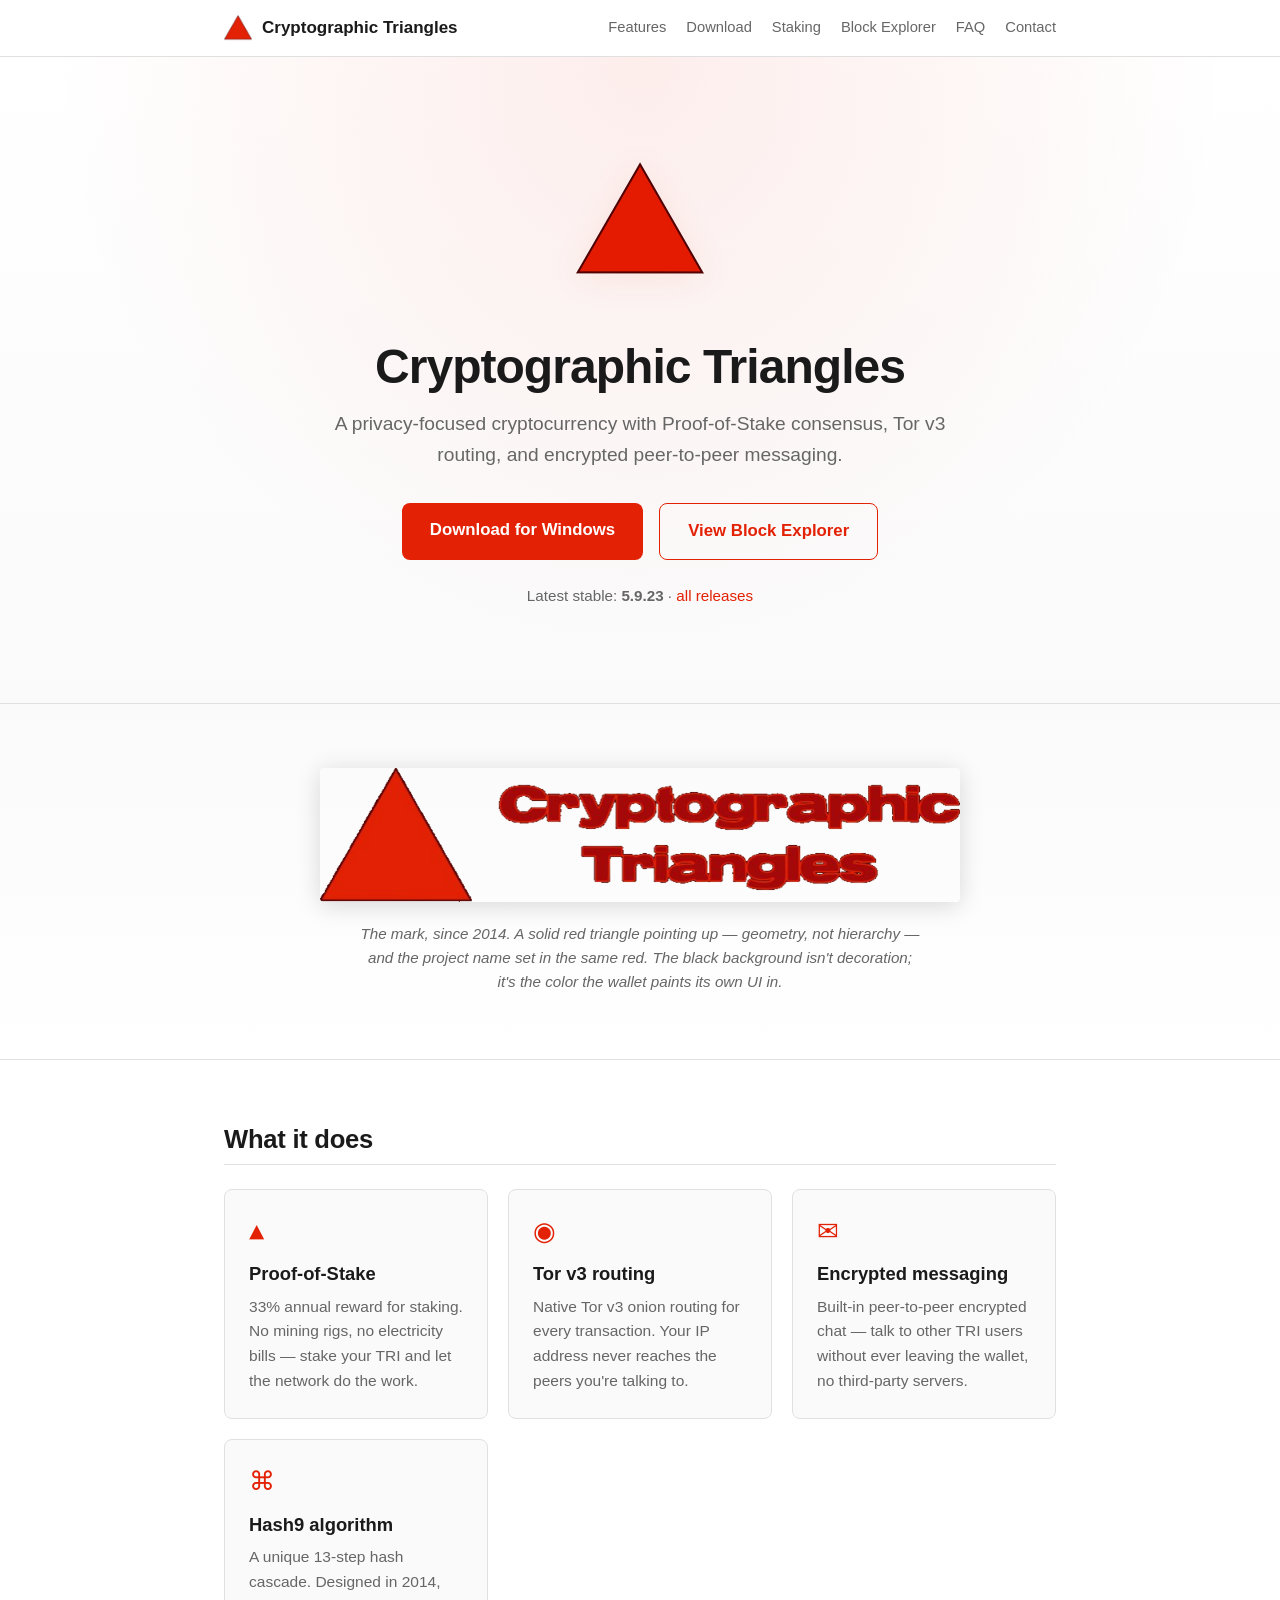
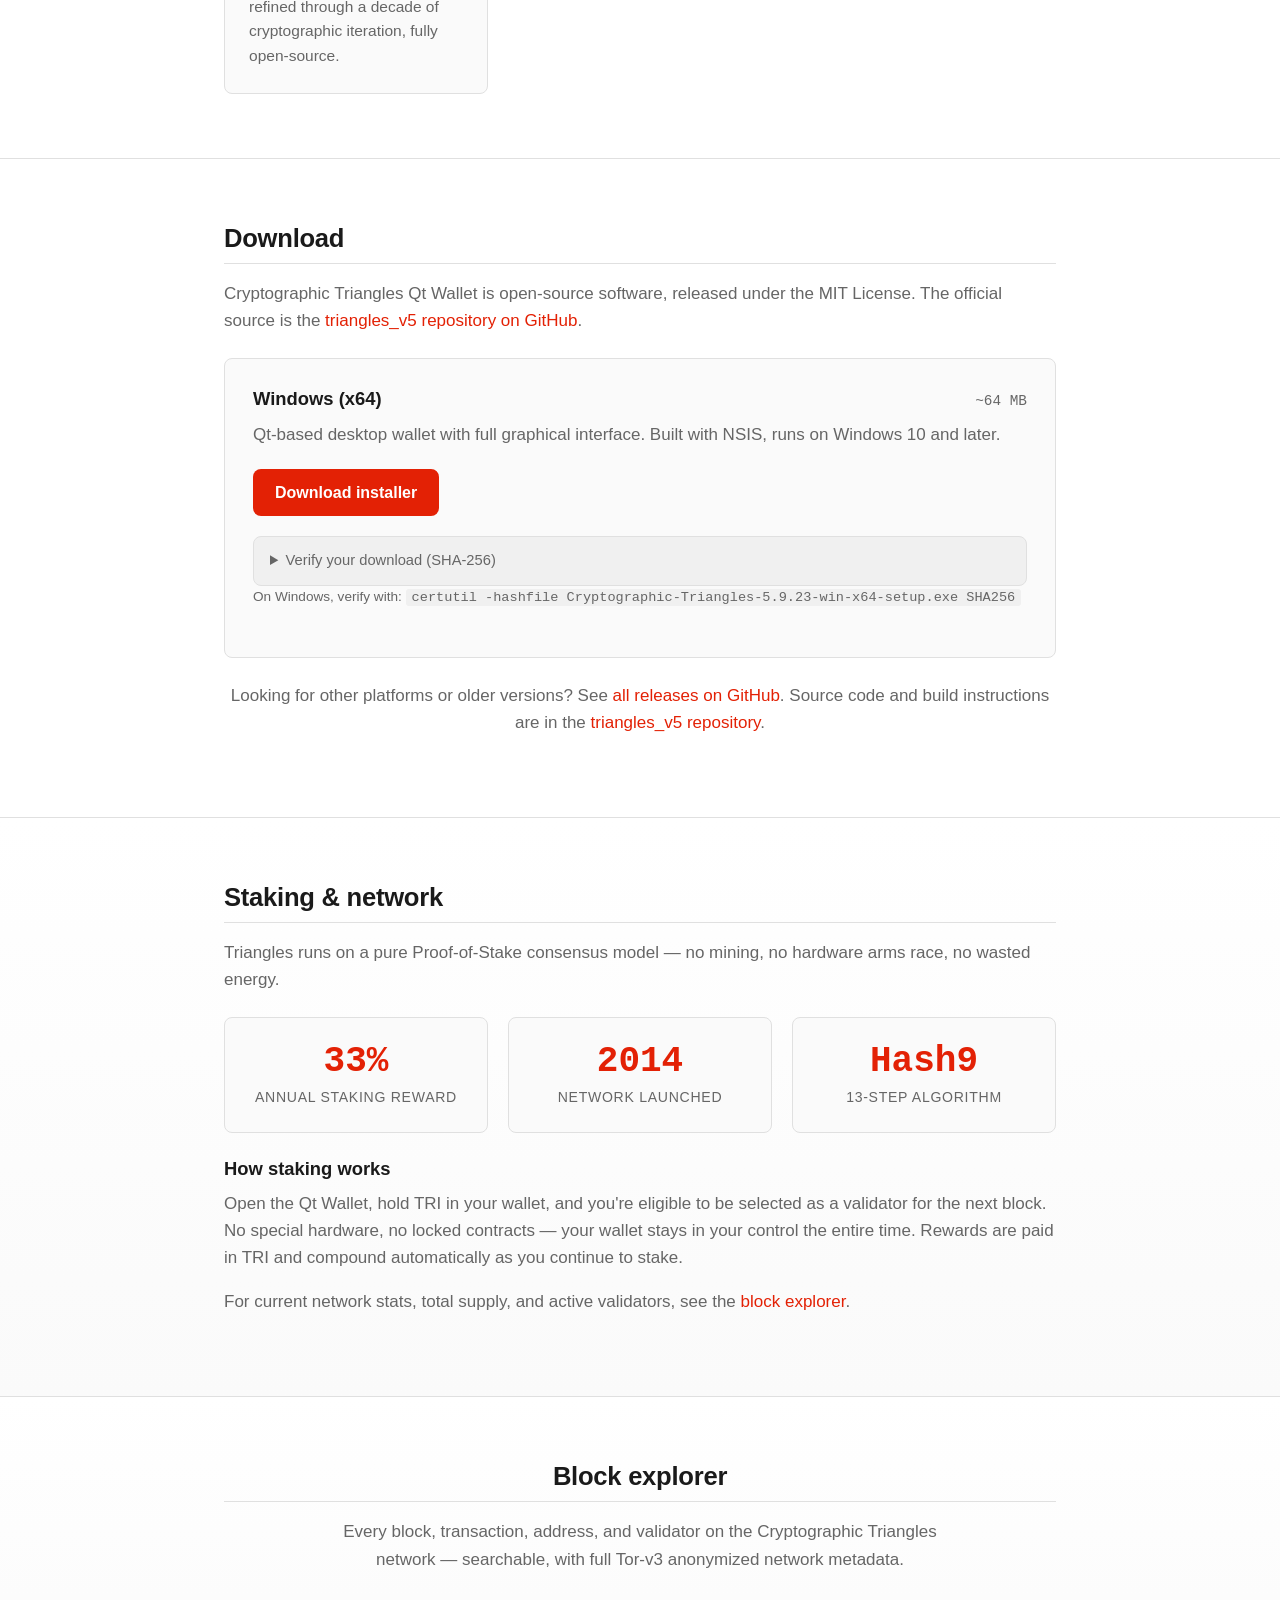
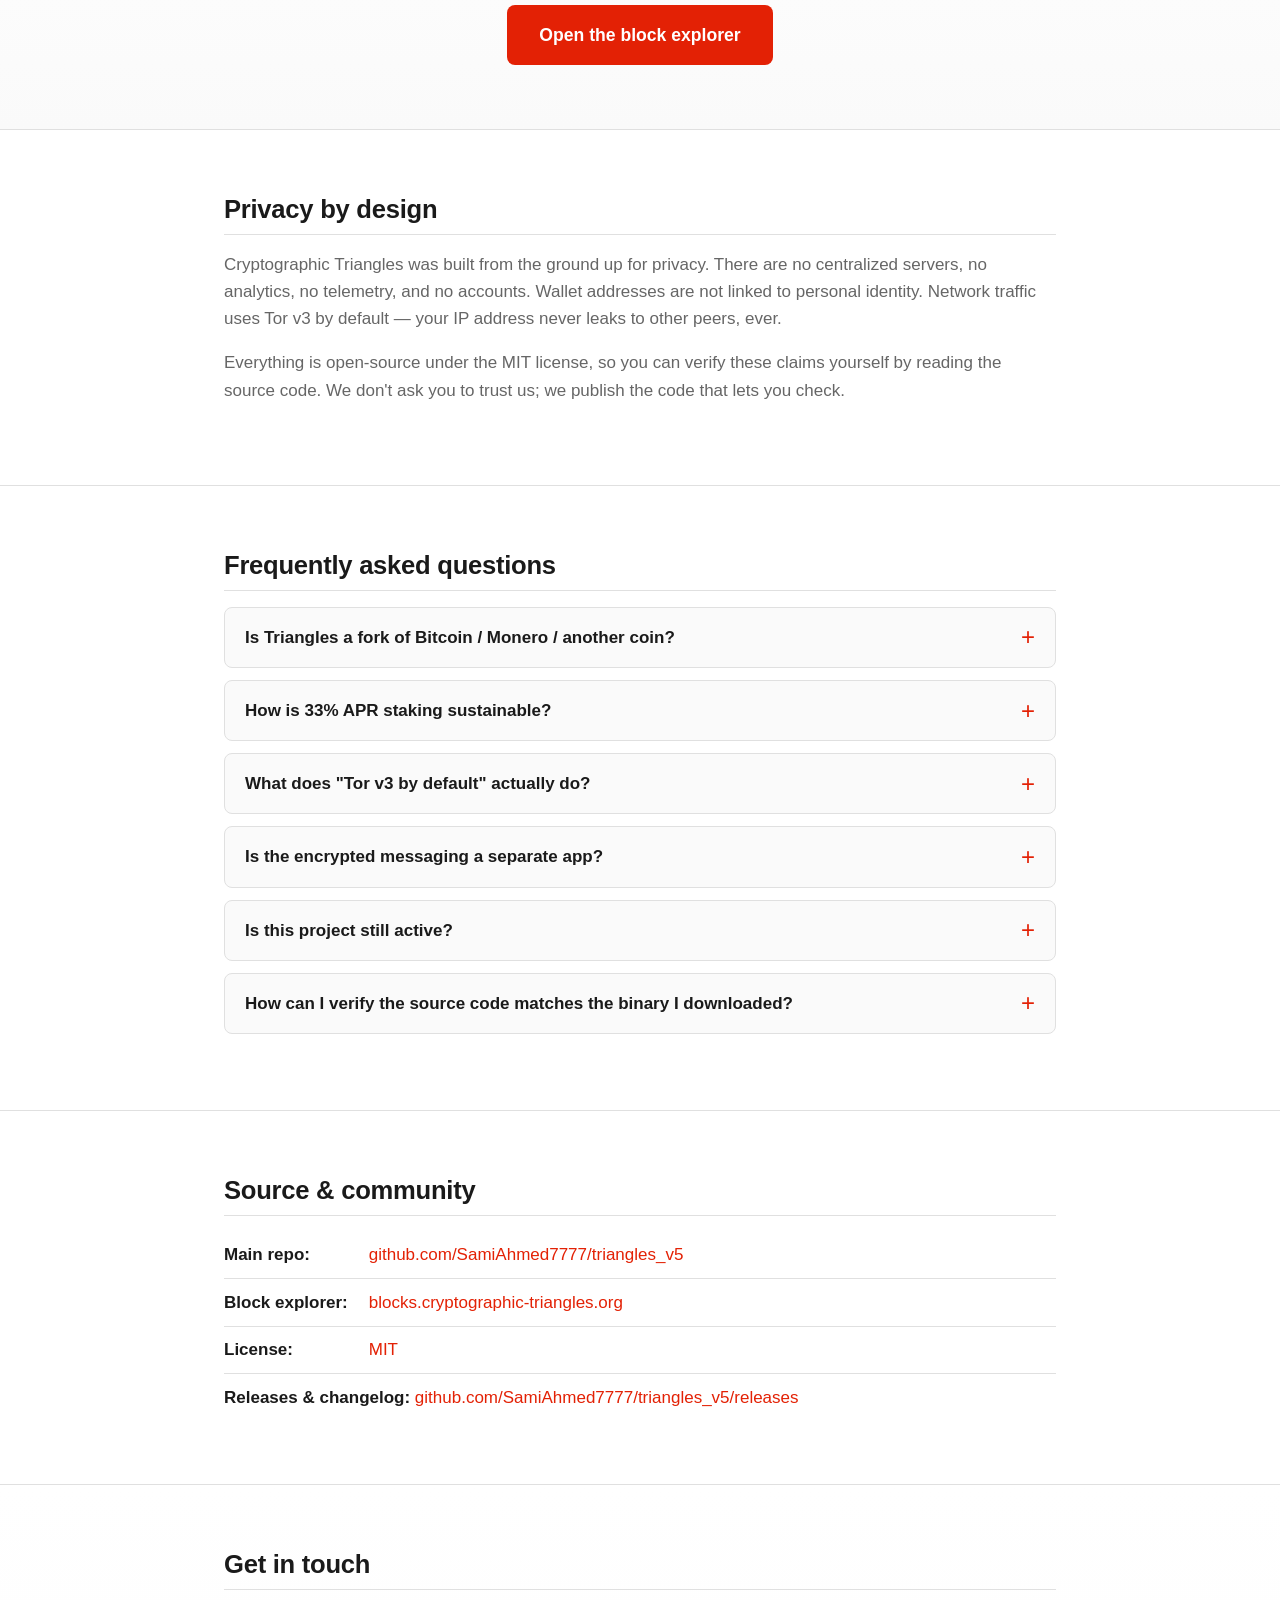
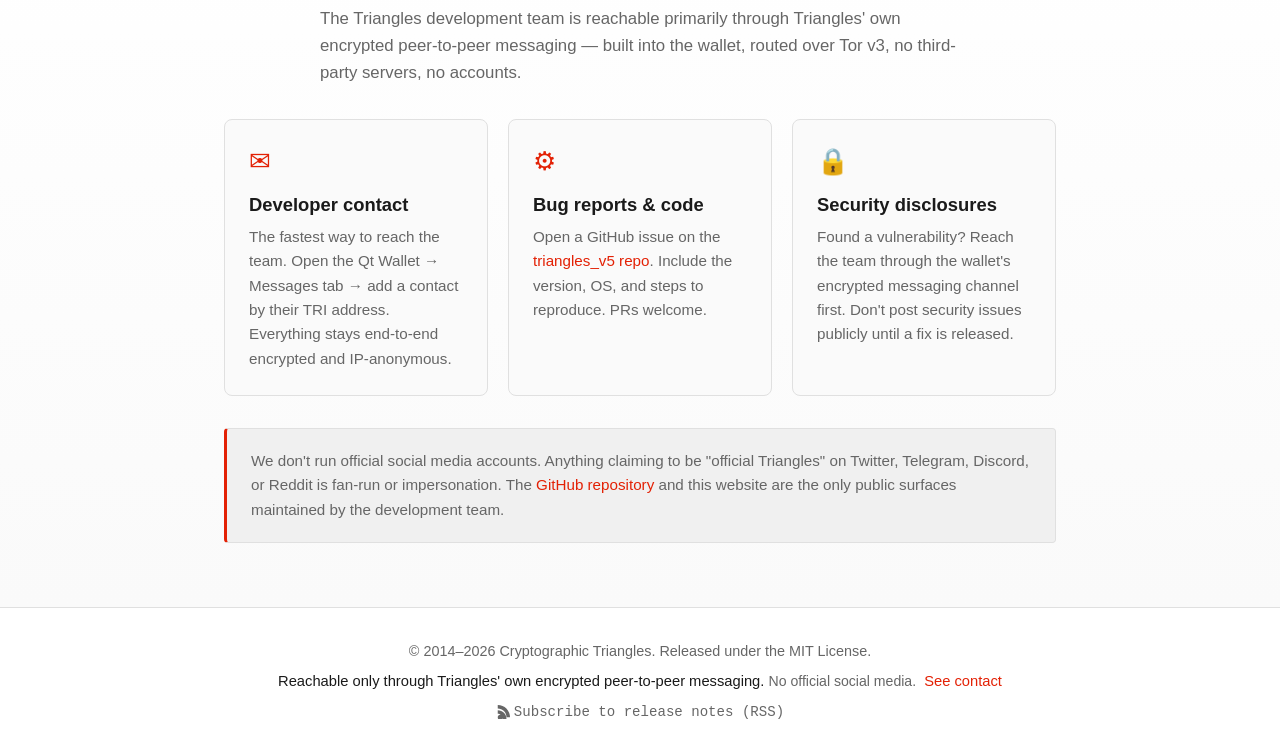
==== commit 89358558: "site: add Identity section with the brand wordmark image The new asset from Sami (red triangle + 'Cr" ====
--- a/index.html
+++ b/index.html
@@ -46,6 +46,13 @@
     </div>
   </header>
 
+  <section id="identity" class="identity-section">
+    <div class="container">
+      <img class="wordmark" src="[data-uri]" alt="Cryptographic Triangles — brand wordmark" width="640" />
+      <p class="identity-caption">The mark, since 2014. A solid red triangle pointing up — geometry, not hierarchy — and the project name set in the same red. The black background isn't decoration; it's the color the wallet paints its own UI in.</p>
+    </div>
+  </section>
+
   <section id="features">
     <div class="container">
       <h2>What it does</h2>
--- a/styles.css
+++ b/styles.css
@@ -173,6 +173,34 @@
   border-top: 1px solid var(--border);
 }
 section .container > p { color: var(--text-muted); }
+
+/* ========== Identity section ========== */
+.identity-section {
+  text-align: center;
+  background:
+    linear-gradient(180deg, var(--bg-alt) 0%, var(--bg) 100%);
+}
+.wordmark {
+  display: block;
+  margin: 0 auto 1.25rem;
+  width: 100%;
+  max-width: 640px;
+  height: auto;
+  border-radius: 4px;
+  box-shadow: 0 4px 24px rgba(0, 0, 0, 0.4);
+}
+.identity-caption {
+  max-width: 560px;
+  margin: 0 auto;
+  font-size: 0.95rem;
+  font-style: italic;
+  color: var(--text-muted);
+}
+@media (prefers-color-scheme: light) {
+  .wordmark {
+    box-shadow: 0 4px 24px rgba(0, 0, 0, 0.15);
+  }
+}
 
 /* ========== Features ========== */
 .features {
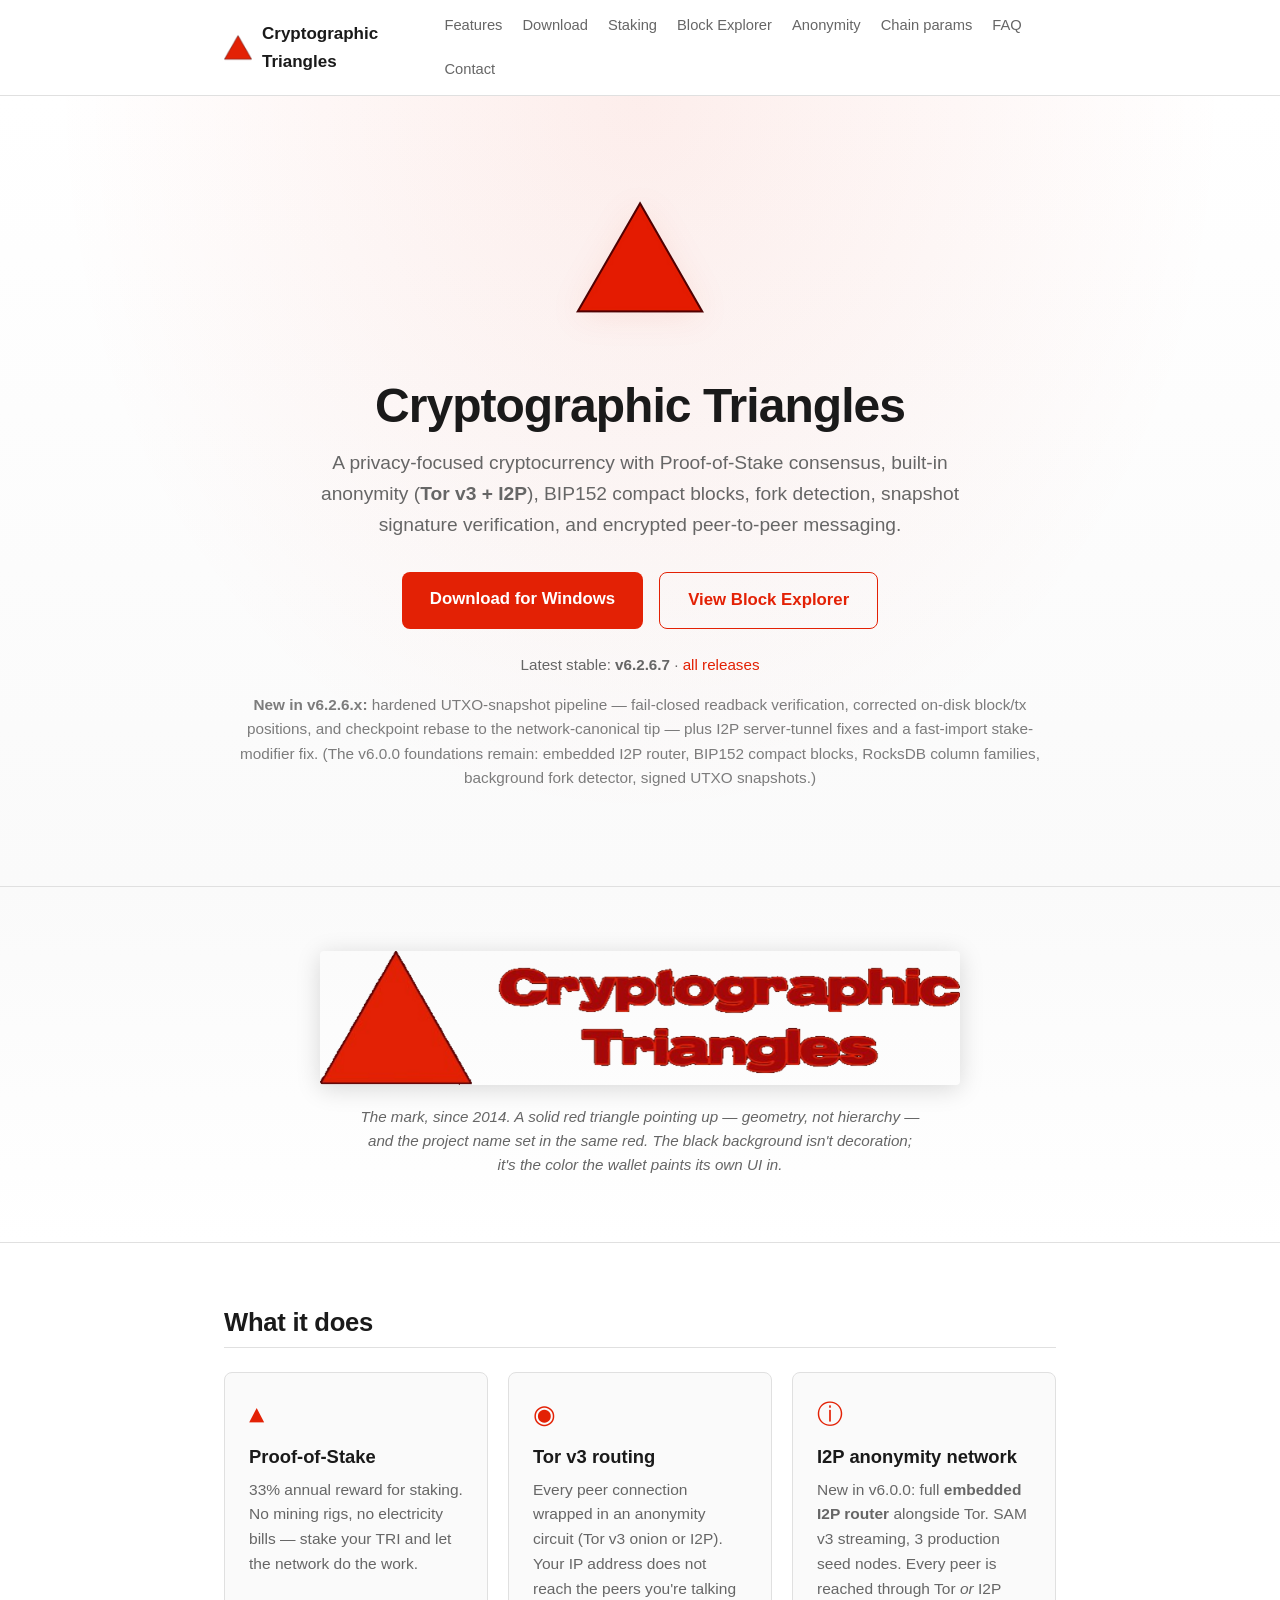
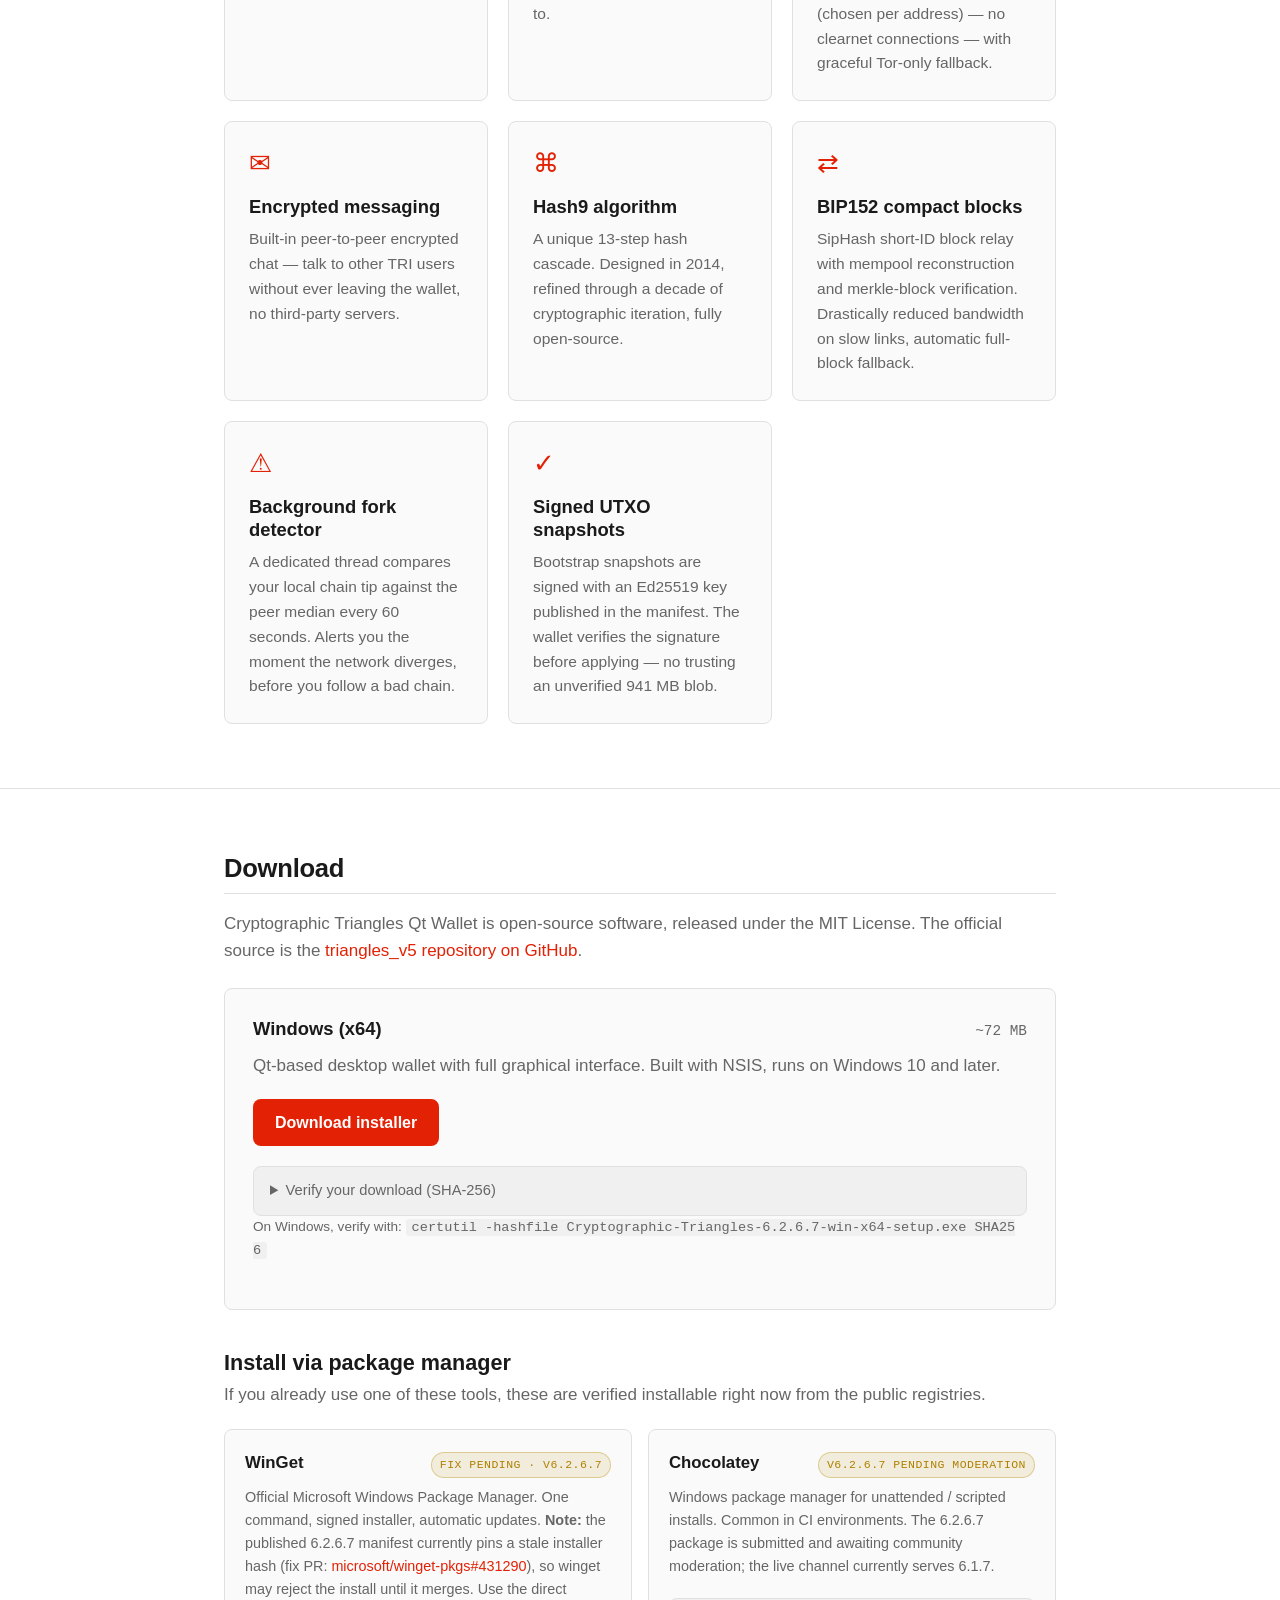
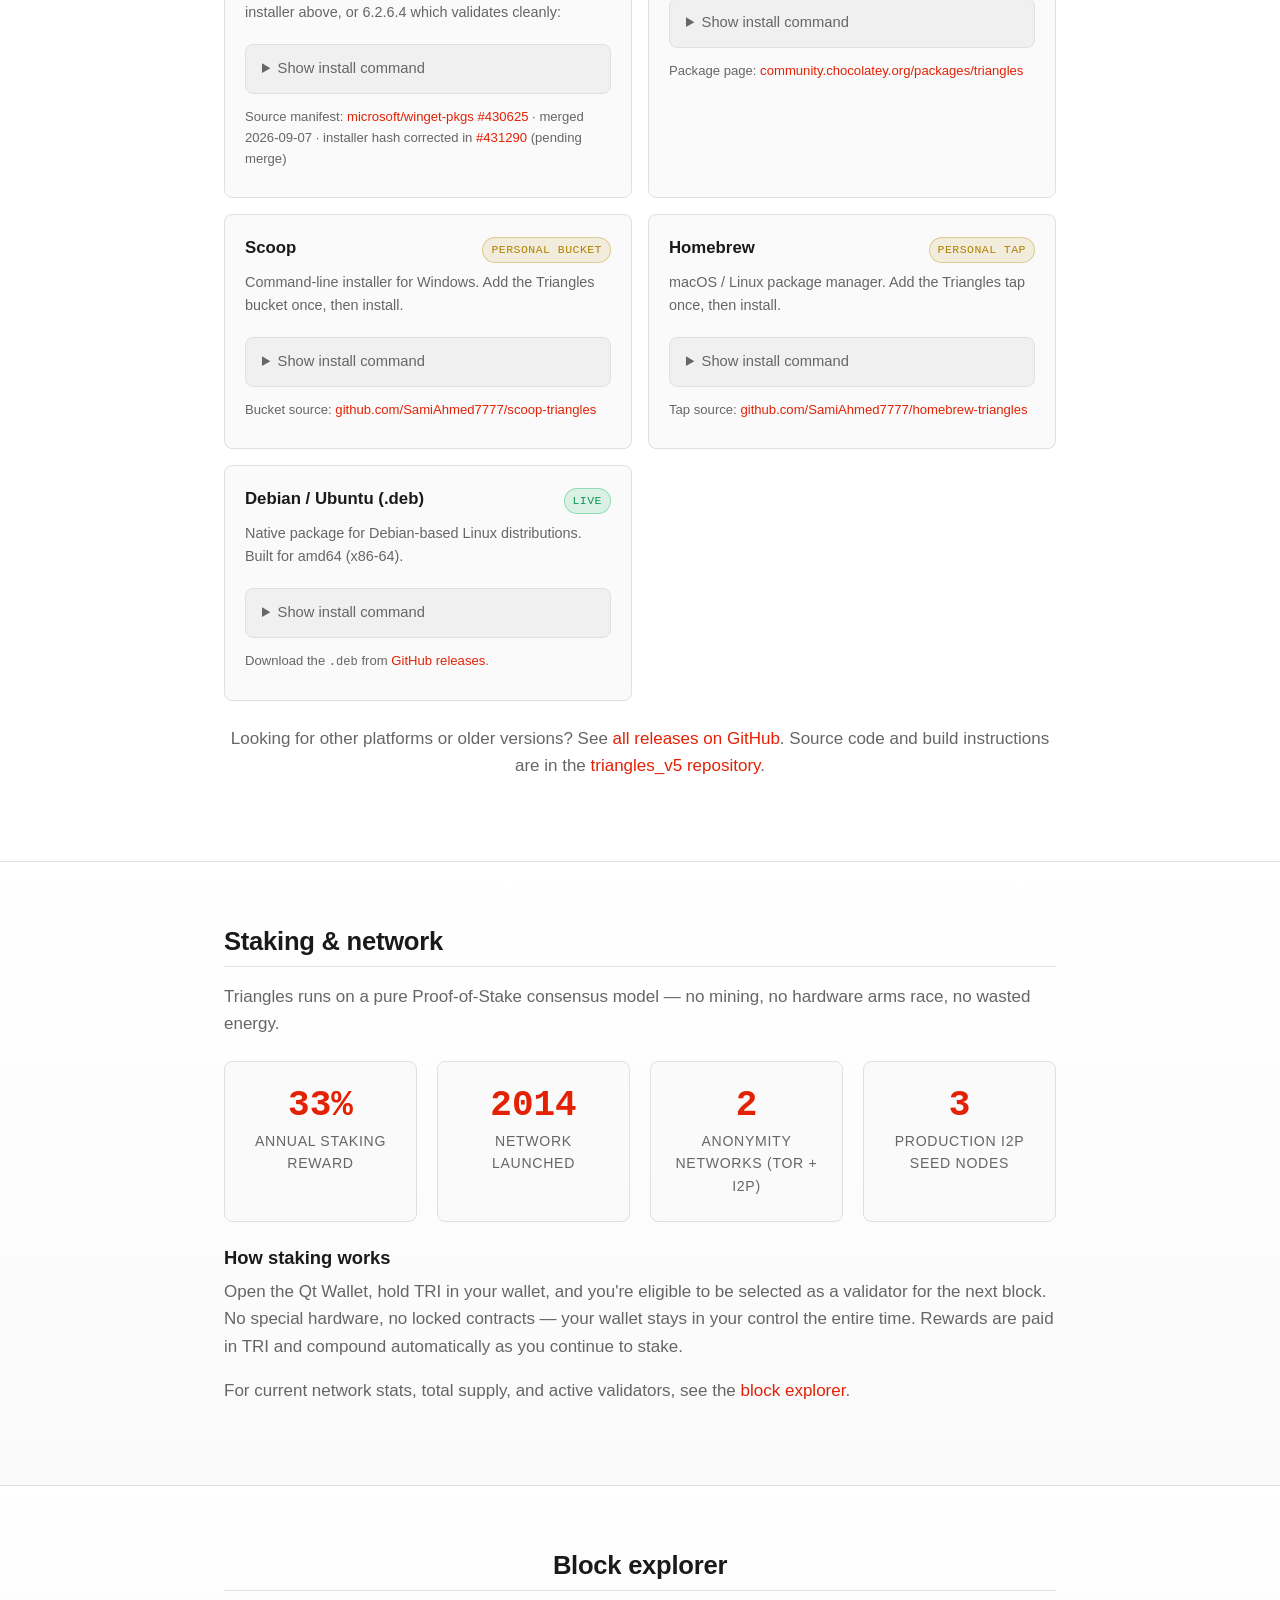
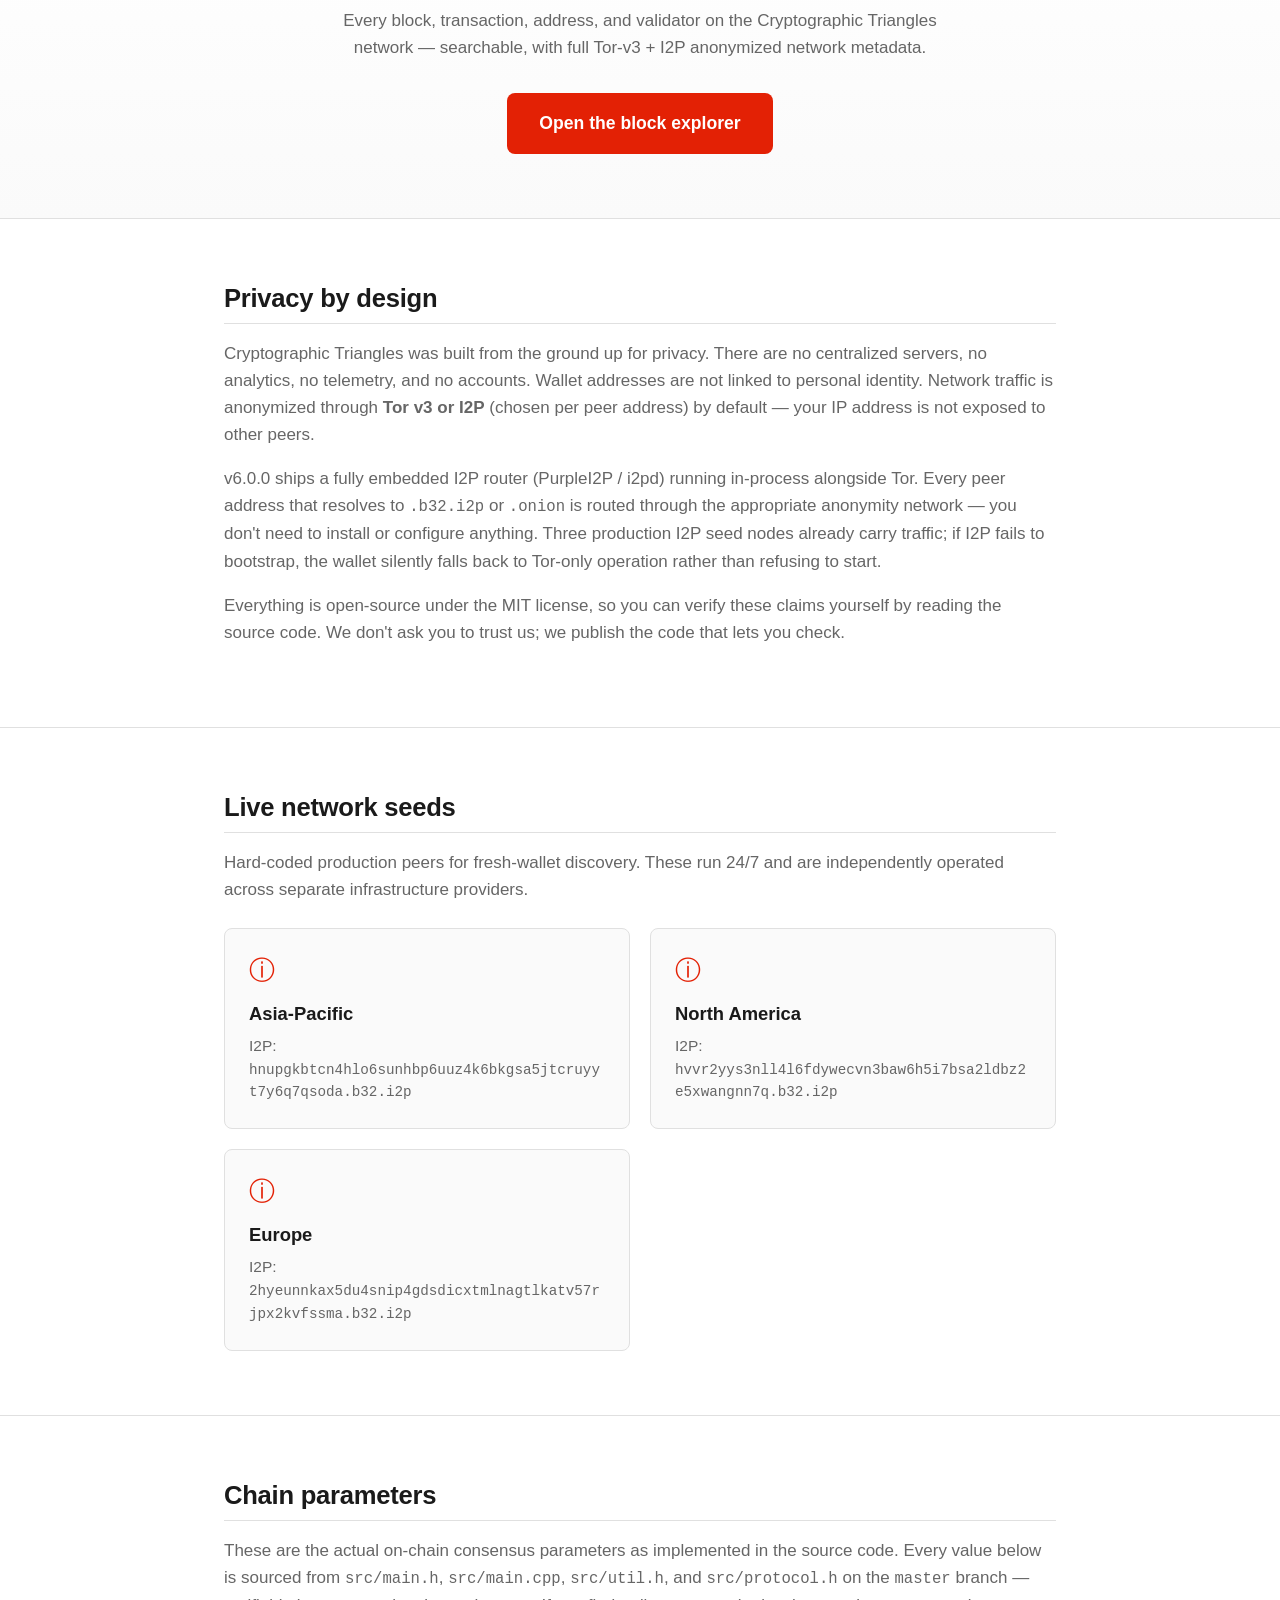
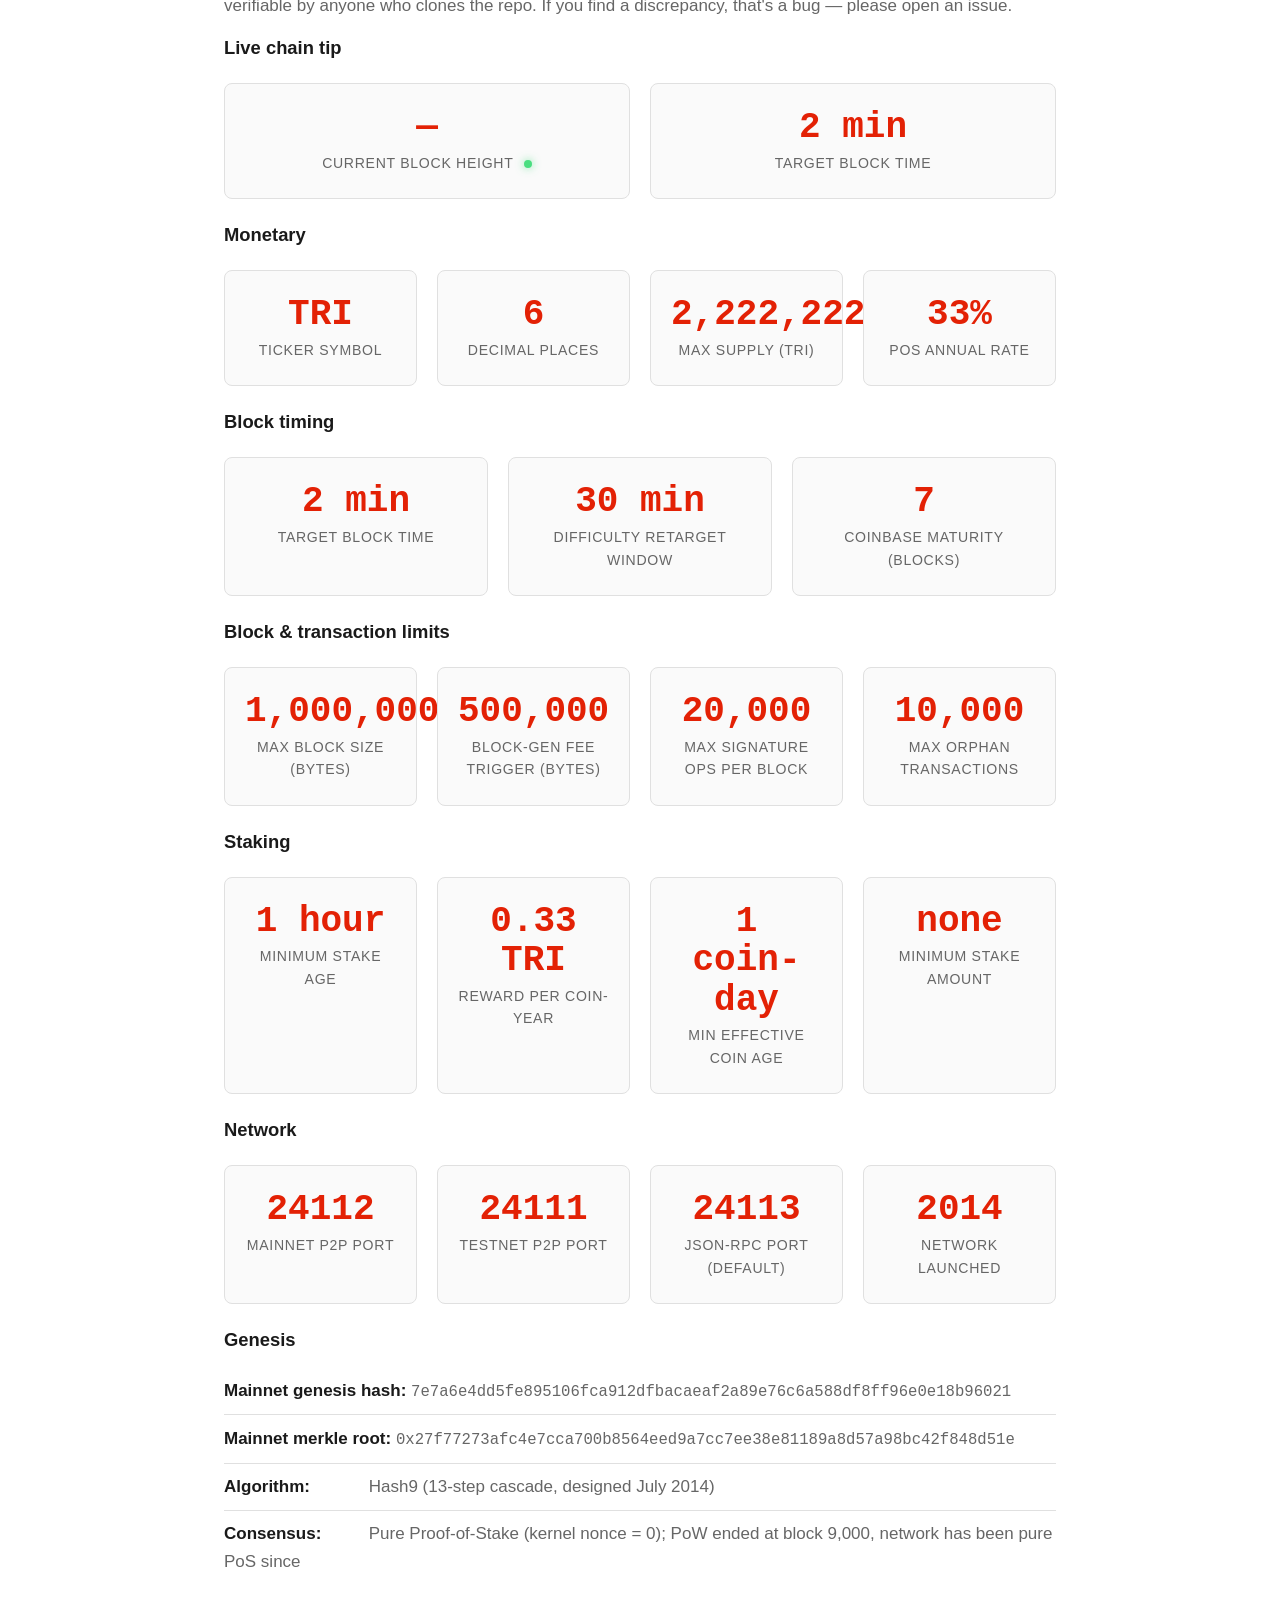
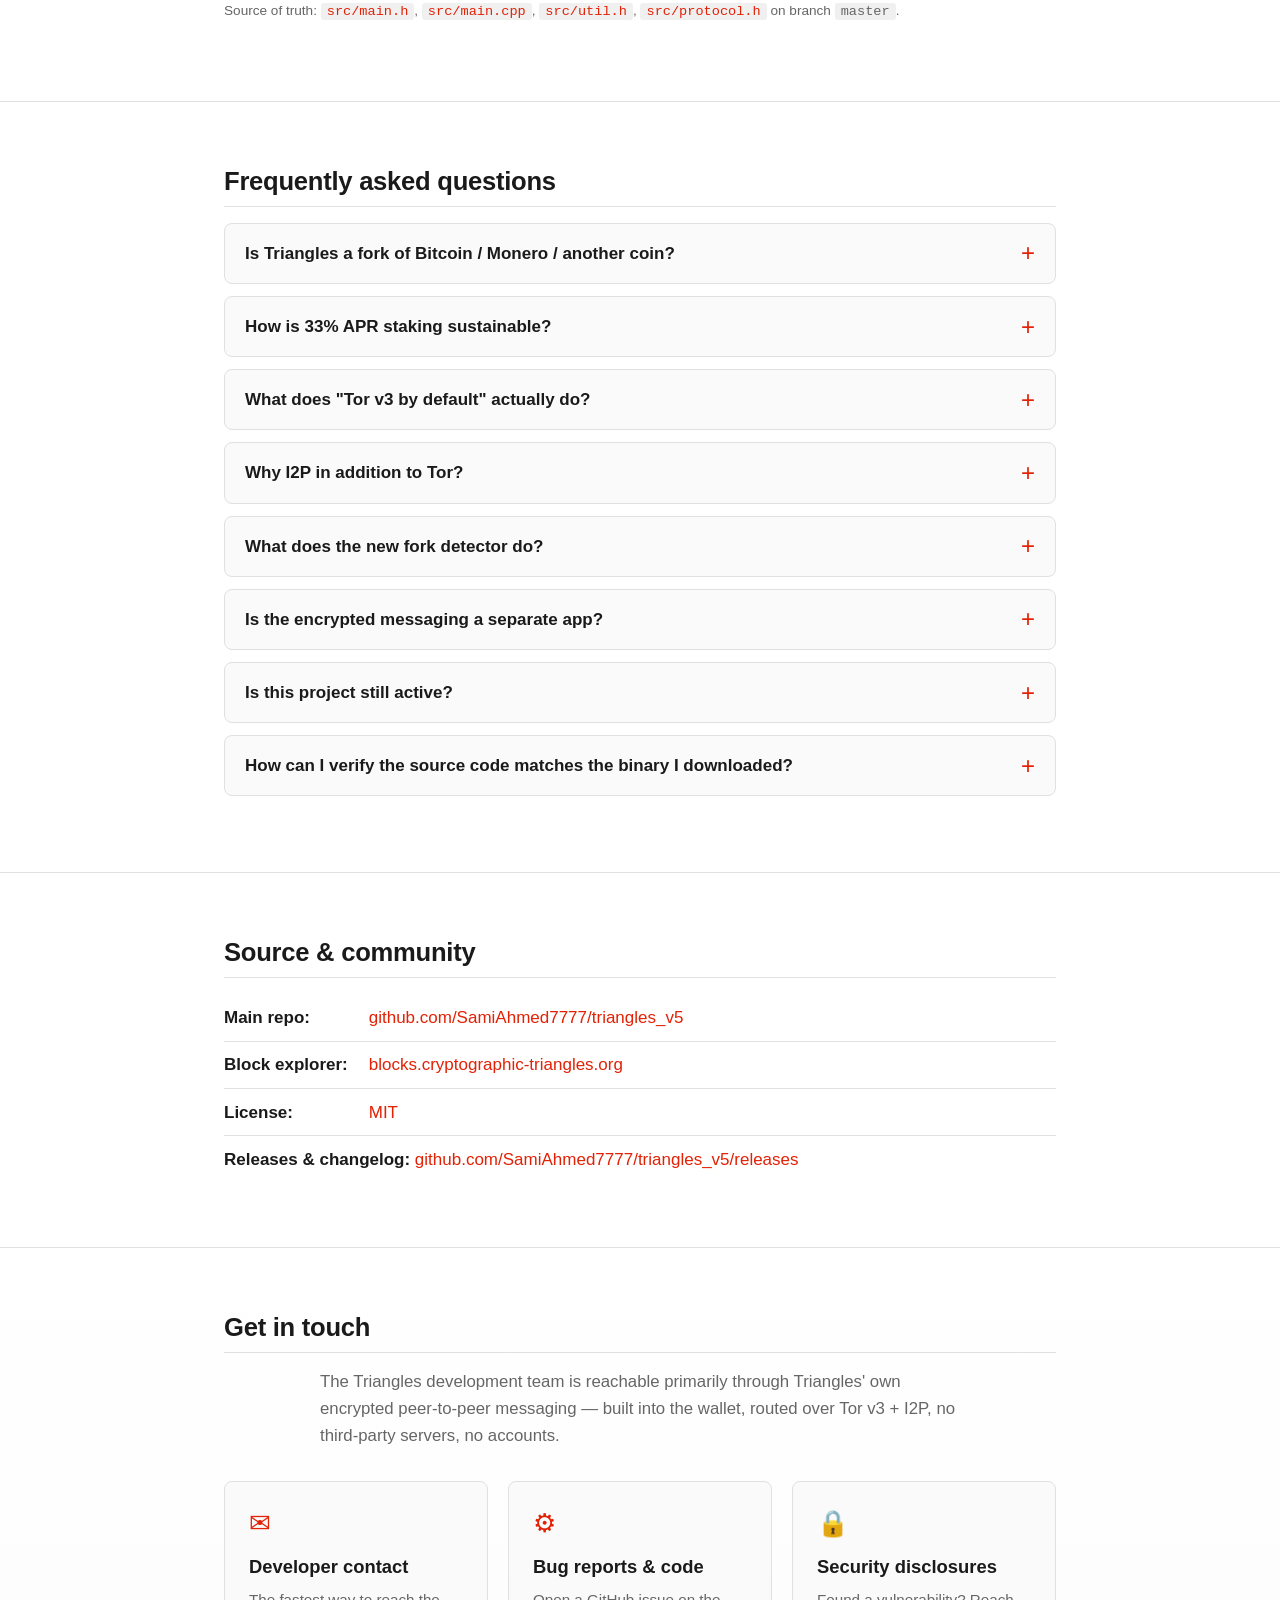
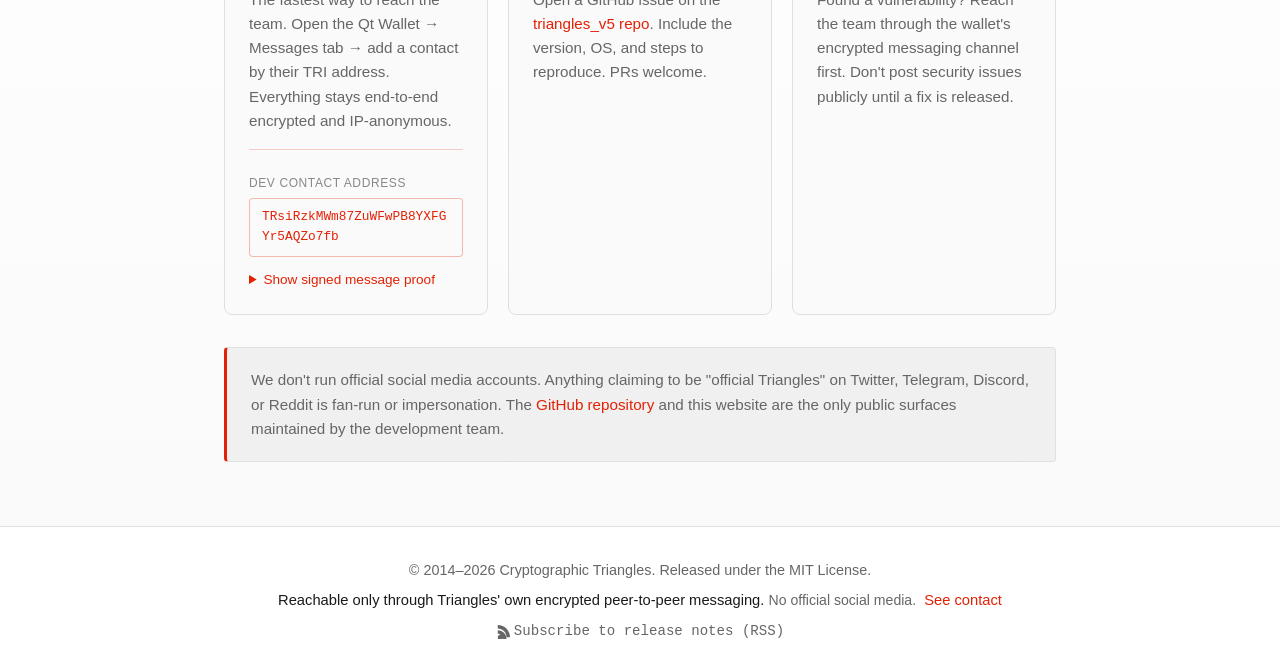
==== commit 8615a02d: "site: update to v6.2.6.7 + resync deployed state + fix RSS pipeline - sync live deployed files back " ====
--- a/index.html
+++ b/index.html
@@ -1,15 +1,16 @@
 <!DOCTYPE html>
 <html lang="en">
-<head>
-  <meta charset="UTF-8" />
+<head><meta charset="utf-8">
+  
   <meta name="viewport" content="width=device-width, initial-scale=1.0" />
-  <meta name="description" content="Cryptographic Triangles (TRI) is a privacy-focused cryptocurrency featuring Proof-of-Stake consensus, Tor v3 onion routing, and encrypted peer-to-peer messaging. Originally launched July 2014." />
+  <meta name="description" content="Cryptographic Triangles (TRI) is a privacy-focused cryptocurrency with built-in Tor v3 + I2P anonymity, Proof-of-Stake consensus, BIP152 compact blocks, fork detection, RocksDB column families, and encrypted peer-to-peer messaging. Originally launched July 2014." />
   <meta name="theme-color" content="#e32105" />
-  <meta property="og:title" content="Cryptographic Triangles Qt Wallet" />
-  <meta property="og:description" content="Privacy-focused cryptocurrency with PoS staking, Tor v3 routing, and encrypted messaging." />
+  <meta property="og:title" content="Cryptographic Triangles — Dual-Network Privacy Cryptocurrency (Tor + I2P)" />
+  <meta property="og:description" content="Privacy-focused cryptocurrency with PoS staking, Tor v3 + I2P dual-anonymity routing, BIP152 compact blocks, fork detection, snapshot signature verification, and encrypted messaging." />
+  <link rel="alternate" type="text/plain" title="Cryptographic Triangles — AI-readable summary (llms.txt)" href="/llms.txt" />
   <meta property="og:type" content="website" />
   <meta property="og:url" content="https://cryptographic-triangles.org" />
-  <title>Cryptographic Triangles — Privacy-focused cryptocurrency wallet</title>
+  <title>Cryptographic Triangles — Privacy cryptocurrency with Tor + I2P dual-anonymity</title>
   <link rel="icon" type="image/x-icon" href="/favicon.ico" />
   <link rel="alternate" type="application/rss+xml" title="Cryptographic Triangles — Release Notes" href="/releases.xml" />
   <link rel="apple-touch-icon" href="[data-uri]" />
@@ -27,6 +28,8 @@
         <a href="#download">Download</a>
         <a href="#staking">Staking</a>
         <a href="#explorer">Block Explorer</a>
+        <a href="#anonymity">Anonymity</a>
+        <a href="#params">Chain params</a>
         <a href="#faq">FAQ</a>
         <a href="#contact">Contact</a>
       </div>
@@ -37,12 +40,13 @@
     <div class="container">
       <img class="hero-logo" src="[data-uri]" alt="Cryptographic Triangles logo" width="128" height="128" />
       <h1>Cryptographic Triangles</h1>
-      <p class="tagline">A privacy-focused cryptocurrency with Proof-of-Stake consensus, Tor v3 routing, and encrypted peer-to-peer messaging.</p>
+      <p class="tagline">A privacy-focused cryptocurrency with Proof-of-Stake consensus, built-in anonymity (<strong>Tor v3 + I2P</strong>), BIP152 compact blocks, fork detection, snapshot signature verification, and encrypted peer-to-peer messaging.</p>
       <div class="cta-row">
         <a href="#download" class="cta">Download for Windows</a>
         <a href="https://blocks.cryptographic-triangles.org/" rel="noopener" target="_blank" class="cta cta-secondary">View Block Explorer</a>
       </div>
-      <p class="version-line">Latest stable: <strong>5.9.23</strong> · <a href="https://github.com/SamiAhmed7777/triangles_v5/releases">all releases</a></p>
+      <p class="version-line">Latest stable: <strong>v6.2.6.7</strong> · <a href="https://github.com/SamiAhmed7777/triangles_v5/releases">all releases</a></p>
+      <p class="version-line" style="font-size:0.9em;opacity:0.85;margin-top:0.25em;"><strong>New in v6.2.6.x:</strong> hardened UTXO-snapshot pipeline — fail-closed readback verification, corrected on-disk block/tx positions, and checkpoint rebase to the network-canonical tip — plus I2P server-tunnel fixes and a fast-import stake-modifier fix. (The v6.0.0 foundations remain: embedded I2P router, BIP152 compact blocks, RocksDB column families, background fork detector, signed UTXO snapshots.)</p>
     </div>
   </header>
 
@@ -65,7 +69,12 @@
         <div class="feature">
           <div class="feature-icon">◉</div>
           <h3>Tor v3 routing</h3>
-          <p>Native Tor v3 onion routing for every transaction. Your IP address never reaches the peers you're talking to.</p>
+          <p>Every peer connection wrapped in an anonymity circuit (Tor v3 onion or I2P). Your IP address does not reach the peers you're talking to.</p>
+        </div>
+        <div class="feature">
+          <div class="feature-icon">ⓘ</div>
+          <h3>I2P anonymity network</h3>
+          <p>New in v6.0.0: full <strong>embedded I2P router</strong> alongside Tor. SAM v3 streaming, 3 production seed nodes. Every peer is reached through Tor <em>or</em> I2P (chosen per address) — no clearnet connections — with graceful Tor-only fallback.</p>
         </div>
         <div class="feature">
           <div class="feature-icon">✉</div>
@@ -77,6 +86,21 @@
           <h3>Hash9 algorithm</h3>
           <p>A unique 13-step hash cascade. Designed in 2014, refined through a decade of cryptographic iteration, fully open-source.</p>
         </div>
+        <div class="feature">
+          <div class="feature-icon">⇄</div>
+          <h3>BIP152 compact blocks</h3>
+          <p>SipHash short-ID block relay with mempool reconstruction and merkle-block verification. Drastically reduced bandwidth on slow links, automatic full-block fallback.</p>
+        </div>
+        <div class="feature">
+          <div class="feature-icon">⚠</div>
+          <h3>Background fork detector</h3>
+          <p>A dedicated thread compares your local chain tip against the peer median every 60 seconds. Alerts you the moment the network diverges, before you follow a bad chain.</p>
+        </div>
+        <div class="feature">
+          <div class="feature-icon">✓</div>
+          <h3>Signed UTXO snapshots</h3>
+          <p>Bootstrap snapshots are signed with an Ed25519 key published in the manifest. The wallet verifies the signature before applying — no trusting an unverified 941 MB blob.</p>
+        </div>
       </div>
     </div>
   </section>
@@ -89,16 +113,96 @@
       <div class="download-card">
         <div class="download-card-header">
           <h3>Windows (x64)</h3>
-          <span class="download-size">~64 MB</span>
+          <span class="download-size">~72 MB</span>
         </div>
         <p>Qt-based desktop wallet with full graphical interface. Built with NSIS, runs on Windows 10 and later.</p>
-        <a href="https://github.com/SamiAhmed7777/triangles_v5/releases/download/v5.9.23/Cryptographic-Triangles-5.9.23-win-x64-setup.exe" class="btn">Download installer</a>
+        <a href="https://github.com/SamiAhmed7777/triangles_v5/releases/download/v6.2.6.7/Cryptographic-Triangles-6.2.6.7-win-x64-setup.exe" class="btn">Download installer</a>
         <details class="hash-block">
           <summary>Verify your download (SHA-256)</summary>
-          <code id="sha256">f970c1f7fa8609b676b51a9685a95bdde84f226707811c25f647b2c89974c7c7</code>
+          <code id="sha256">e4d5325a99283ec7f963c314884d850ab1ffc8a0d9eaa5aea01bf30e7289ef62</code>
           <button type="button" class="copy-btn" data-target="sha256" aria-label="Copy SHA-256 to clipboard">Copy</button>
         </details>
-        <p class="hash-hint">On Windows, verify with: <code>certutil -hashfile Cryptographic-Triangles-5.9.23-win-x64-setup.exe SHA256</code></p>
+        <p class="hash-hint">On Windows, verify with: <code>certutil -hashfile Cryptographic-Triangles-6.2.6.7-win-x64-setup.exe SHA256</code></p>
+      </div>
+
+      <h3 class="install-via-heading">Install via package manager</h3>
+      <p class="install-via-lead">If you already use one of these tools, these are verified installable right now from the public registries.</p>
+
+      <div class="install-grid">
+
+        <div class="install-card">
+          <div class="install-card-header">
+            <h4>WinGet</h4>
+            <span class="install-status status-personal">fix pending &middot; v6.2.6.7</span>
+          </div>
+          <p>Official Microsoft Windows Package Manager. One command, signed installer, automatic updates. <strong>Note:</strong> the published 6.2.6.7 manifest currently pins a stale installer hash (fix PR: <a href="https://github.com/microsoft/winget-pkgs/pull/431290">microsoft/winget-pkgs#431290</a>), so winget may reject the install until it merges. Use the direct installer above, or 6.2.6.4 which validates cleanly:</p>
+          <details class="hash-block">
+            <summary>Show install command</summary>
+            <code id="install-winget">winget install CryptographicTriangles.TrianglesQt --version 6.2.6.4</code>
+            <button type="button" class="copy-btn" data-target="install-winget" aria-label="Copy WinGet install command">Copy</button>
+          </details>
+          <p class="install-meta">Source manifest: <a href="https://github.com/microsoft/winget-pkgs/blob/master/manifests/c/CryptographicTriangles/TrianglesQt/6.2.6.7/">microsoft/winget-pkgs #430625</a> &middot; merged 2026-09-07 &middot; installer hash corrected in <a href="https://github.com/microsoft/winget-pkgs/pull/431290">#431290</a> (pending merge)</p>
+        </div>
+
+        <div class="install-card">
+          <div class="install-card-header">
+            <h4>Chocolatey</h4>
+            <span class="install-status status-personal">v6.2.6.7 pending moderation</span>
+          </div>
+          <p>Windows package manager for unattended / scripted installs. Common in CI environments. The 6.2.6.7 package is submitted and awaiting community moderation; the live channel currently serves 6.1.7.</p>
+          <details class="hash-block">
+            <summary>Show install command</summary>
+            <code id="install-choco">choco install triangles</code>
+            <button type="button" class="copy-btn" data-target="install-choco" aria-label="Copy Chocolatey install command">Copy</button>
+          </details>
+          <p class="install-meta">Package page: <a href="https://community.chocolatey.org/packages/triangles">community.chocolatey.org/packages/triangles</a></p>
+        </div>
+
+        <div class="install-card">
+          <div class="install-card-header">
+            <h4>Scoop</h4>
+            <span class="install-status status-personal">personal bucket</span>
+          </div>
+          <p>Command-line installer for Windows. Add the Triangles bucket once, then install.</p>
+          <details class="hash-block">
+            <summary>Show install command</summary>
+            <code id="install-scoop">scoop bucket add triangles https://github.com/SamiAhmed7777/scoop-triangles
+scoop install triangles</code>
+            <button type="button" class="copy-btn" data-target="install-scoop" aria-label="Copy Scoop install command">Copy</button>
+          </details>
+          <p class="install-meta">Bucket source: <a href="https://github.com/SamiAhmed7777/scoop-triangles">github.com/SamiAhmed7777/scoop-triangles</a></p>
+        </div>
+
+        <div class="install-card">
+          <div class="install-card-header">
+            <h4>Homebrew</h4>
+            <span class="install-status status-personal">personal tap</span>
+          </div>
+          <p>macOS / Linux package manager. Add the Triangles tap once, then install.</p>
+          <details class="hash-block">
+            <summary>Show install command</summary>
+            <code id="install-brew">brew tap SamiAhmed7777/triangles
+brew install triangles</code>
+            <button type="button" class="copy-btn" data-target="install-brew" aria-label="Copy Homebrew install command">Copy</button>
+          </details>
+          <p class="install-meta">Tap source: <a href="https://github.com/SamiAhmed7777/homebrew-triangles">github.com/SamiAhmed7777/homebrew-triangles</a></p>
+        </div>
+
+        <div class="install-card">
+          <div class="install-card-header">
+            <h4>Debian / Ubuntu (.deb)</h4>
+            <span class="install-status status-live">live</span>
+          </div>
+          <p>Native package for Debian-based Linux distributions. Built for amd64 (x86-64).</p>
+          <details class="hash-block">
+            <summary>Show install command</summary>
+            <code id="install-deb">sudo dpkg -i Cryptographic-Triangles.deb
+sudo apt-get install -f</code>
+            <button type="button" class="copy-btn" data-target="install-deb" aria-label="Copy Debian install command">Copy</button>
+          </details>
+          <p class="install-meta">Download the <code>.deb</code> from <a href="https://github.com/SamiAhmed7777/triangles_v5/releases">GitHub releases</a>.</p>
+        </div>
+
       </div>
 
       <p class="other-downloads">Looking for other platforms or older versions? See <a href="https://github.com/SamiAhmed7777/triangles_v5/releases">all releases on GitHub</a>. Source code and build instructions are in the <a href="https://github.com/SamiAhmed7777/triangles_v5">triangles_v5 repository</a>.</p>
@@ -120,8 +224,12 @@
           <div class="stat-label">Network launched</div>
         </div>
         <div class="staking-stat">
-          <div class="stat-value">Hash9</div>
-          <div class="stat-label">13-step algorithm</div>
+          <div class="stat-value">2</div>
+          <div class="stat-label">Anonymity networks (Tor + I2P)</div>
+        </div>
+        <div class="staking-stat">
+          <div class="stat-value">3</div>
+          <div class="stat-label">Production I2P seed nodes</div>
         </div>
       </div>
 
@@ -135,7 +243,7 @@
   <section id="explorer" class="explorer-section">
     <div class="container">
       <h2>Block explorer</h2>
-      <p>Every block, transaction, address, and validator on the Cryptographic Triangles network — searchable, with full Tor-v3 anonymized network metadata.</p>
+      <p>Every block, transaction, address, and validator on the Cryptographic Triangles network — searchable, with full Tor-v3 + I2P anonymized network metadata.</p>
       <a href="https://blocks.cryptographic-triangles.org/" rel="noopener" target="_blank" class="btn btn-large">Open the block explorer</a>
     </div>
   </section>
@@ -143,8 +251,158 @@
   <section id="privacy">
     <div class="container">
       <h2>Privacy by design</h2>
-      <p>Cryptographic Triangles was built from the ground up for privacy. There are no centralized servers, no analytics, no telemetry, and no accounts. Wallet addresses are not linked to personal identity. Network traffic uses Tor v3 by default — your IP address never leaks to other peers, ever.</p>
+      <p>Cryptographic Triangles was built from the ground up for privacy. There are no centralized servers, no analytics, no telemetry, and no accounts. Wallet addresses are not linked to personal identity. Network traffic is anonymized through <strong>Tor v3 or I2P</strong> (chosen per peer address) by default — your IP address is not exposed to other peers.</p>
+      <p>v6.0.0 ships a fully embedded I2P router (PurpleI2P / i2pd) running in-process alongside Tor. Every peer address that resolves to <code>.b32.i2p</code> or <code>.onion</code> is routed through the appropriate anonymity network — you don't need to install or configure anything. Three production I2P seed nodes already carry traffic; if I2P fails to bootstrap, the wallet silently falls back to Tor-only operation rather than refusing to start.</p>
       <p>Everything is open-source under the MIT license, so you can verify these claims yourself by reading the source code. We don't ask you to trust us; we publish the code that lets you check.</p>
+    </div>
+  </section>
+
+  <section id="anonymity">
+    <div class="container">
+      <h2>Live network seeds</h2>
+      <p>Hard-coded production peers for fresh-wallet discovery. These run 24/7 and are independently operated across separate infrastructure providers.</p>
+      <div class="features features-seeds">
+        <div class="feature">
+          <div class="feature-icon">ⓘ</div>
+          <h3>Asia-Pacific</h3>
+          <p>I2P: <code>hnupgkbtcn4hlo6sunhbp6uuz4k6bkgsa5jtcruyyt7y6q7qsoda.b32.i2p</code></p>
+        </div>
+        <div class="feature">
+          <div class="feature-icon">ⓘ</div>
+          <h3>North America</h3>
+          <p>I2P: <code>hvvr2yys3nll4l6fdywecvn3baw6h5i7bsa2ldbz2e5xwangnn7q.b32.i2p</code></p>
+        </div>
+        <div class="feature">
+          <div class="feature-icon">ⓘ</div>
+          <h3>Europe</h3>
+          <p>I2P: <code>2hyeunnkax5du4snip4gdsdicxtmlnagtlkatv57rjpx2kvfssma.b32.i2p</code></p>
+        </div>
+      </div>
+    </div>
+  </section>
+
+  <section id="params">
+    <div class="container">
+      <h2>Chain parameters</h2>
+      <p>These are the actual on-chain consensus parameters as implemented in the source code. Every value below is sourced from <code>src/main.h</code>, <code>src/main.cpp</code>, <code>src/util.h</code>, and <code>src/protocol.h</code> on the <code>master</code> branch — verifiable by anyone who clones the repo. If you find a discrepancy, that's a bug — please open an issue.</p>
+
+      <h3>Live chain tip</h3>
+      <div class="staking-grid">
+        <div class="staking-stat live-stat">
+          <div class="stat-value" id="live-block-height">—</div>
+          <div class="stat-label">Current block height <span class="live-dot" aria-hidden="true"></span></div>
+        </div>
+        <div class="staking-stat">
+          <div class="stat-value">2 min</div>
+          <div class="stat-label">Target block time</div>
+        </div>
+      </div>
+
+      <h3>Monetary</h3>
+      <div class="staking-grid">
+        <div class="staking-stat">
+          <div class="stat-value">TRI</div>
+          <div class="stat-label">Ticker symbol</div>
+        </div>
+        <div class="staking-stat">
+          <div class="stat-value">6</div>
+          <div class="stat-label">Decimal places</div>
+        </div>
+        <div class="staking-stat">
+          <div class="stat-value">2,222,222</div>
+          <div class="stat-label">Max supply (TRI)</div>
+        </div>
+        <div class="staking-stat">
+          <div class="stat-value">33%</div>
+          <div class="stat-label">PoS annual rate</div>
+        </div>
+      </div>
+
+      <h3>Block timing</h3>
+      <div class="staking-grid">
+        <div class="staking-stat">
+          <div class="stat-value">2 min</div>
+          <div class="stat-label">Target block time</div>
+        </div>
+        <div class="staking-stat">
+          <div class="stat-value">30 min</div>
+          <div class="stat-label">Difficulty retarget window</div>
+        </div>
+        <div class="staking-stat">
+          <div class="stat-value">7</div>
+          <div class="stat-label">Coinbase maturity (blocks)</div>
+        </div>
+      </div>
+
+      <h3>Block &amp; transaction limits</h3>
+      <div class="staking-grid">
+        <div class="staking-stat">
+          <div class="stat-value">1,000,000</div>
+          <div class="stat-label">Max block size (bytes)</div>
+        </div>
+        <div class="staking-stat">
+          <div class="stat-value">500,000</div>
+          <div class="stat-label">Block-gen fee trigger (bytes)</div>
+        </div>
+        <div class="staking-stat">
+          <div class="stat-value">20,000</div>
+          <div class="stat-label">Max signature ops per block</div>
+        </div>
+        <div class="staking-stat">
+          <div class="stat-value">10,000</div>
+          <div class="stat-label">Max orphan transactions</div>
+        </div>
+      </div>
+
+      <h3>Staking</h3>
+      <div class="staking-grid">
+        <div class="staking-stat">
+          <div class="stat-value">1 hour</div>
+          <div class="stat-label">Minimum stake age</div>
+        </div>
+        <div class="staking-stat">
+          <div class="stat-value">0.33 TRI</div>
+          <div class="stat-label">Reward per coin-year</div>
+        </div>
+        <div class="staking-stat">
+          <div class="stat-value">1 coin-day</div>
+          <div class="stat-label">Min effective coin age</div>
+        </div>
+        <div class="staking-stat">
+          <div class="stat-value">none</div>
+          <div class="stat-label">Minimum stake amount</div>
+        </div>
+      </div>
+
+      <h3>Network</h3>
+      <div class="staking-grid">
+        <div class="staking-stat">
+          <div class="stat-value">24112</div>
+          <div class="stat-label">Mainnet P2P port</div>
+        </div>
+        <div class="staking-stat">
+          <div class="stat-value">24111</div>
+          <div class="stat-label">Testnet P2P port</div>
+        </div>
+        <div class="staking-stat">
+          <div class="stat-value">24113</div>
+          <div class="stat-label">JSON-RPC port (default)</div>
+        </div>
+        <div class="staking-stat">
+          <div class="stat-value">2014</div>
+          <div class="stat-label">Network launched</div>
+        </div>
+      </div>
+
+      <h3>Genesis</h3>
+      <ul class="links">
+        <li><strong>Mainnet genesis hash:</strong> <code>7e7a6e4dd5fe895106fca912dfbacaeaf2a89e76c6a588df8ff96e0e18b96021</code></li>
+        <li><strong>Mainnet merkle root:</strong> <code>0x27f77273afc4e7cca700b8564eed9a7cc7ee38e81189a8d57a98bc42f848d51e</code></li>
+        <li><strong>Algorithm:</strong> Hash9 (13-step cascade, designed July 2014)</li>
+        <li><strong>Consensus:</strong> Pure Proof-of-Stake (kernel nonce = 0); PoW ended at block 9,000, network has been pure PoS since</li>
+      </ul>
+
+      <p class="hash-hint">Source of truth: <a href="https://github.com/SamiAhmed7777/triangles_v5/blob/master/src/main.h"><code>src/main.h</code></a>, <a href="https://github.com/SamiAhmed7777/triangles_v5/blob/master/src/main.cpp"><code>src/main.cpp</code></a>, <a href="https://github.com/SamiAhmed7777/triangles_v5/blob/master/src/util.h"><code>src/util.h</code></a>, <a href="https://github.com/SamiAhmed7777/triangles_v5/blob/master/src/protocol.h"><code>src/protocol.h</code></a> on branch <code>master</code>.</p>
     </div>
   </section>
 
@@ -164,22 +422,32 @@
 
       <details class="faq-item">
         <summary>What does "Tor v3 by default" actually do?</summary>
-        <p>Every network peer connection is wrapped in a Tor v3 (next-generation onion) circuit. Your IP address is never exposed to peers you're transacting with, and vice versa. You can disable this in advanced settings if you need to, but for most users the default privacy posture is what you want.</p>
+        <p>By default, every network peer connection is wrapped in an anonymity circuit: Tor v3 (next-generation onion) for <code>.onion</code> peers, or the embedded I2P router (as of v6.0.0) for <code>.b32.i2p</code> peers. Your IP address is not exposed to the peers you transact with, and vice versa. If I2P fails to bootstrap, the wallet falls back to Tor-only operation rather than connecting in the clear.</p>
+      </details>
+
+      <details class="faq-item">
+        <summary>Why I2P in addition to Tor?</summary>
+        <p>Tor and I2P are different anonymity networks with different threat models. Tor is optimized for low-latency client → server communication (good for visiting a website anonymously). I2P is optimized for peer-to-peer services with unidirectional tunnels (good for blockchain P2P). Triangles supports both in a single integrated binary — one of the very few cryptocurrencies to do so, with no external router daemon to install — so every peer connection can be anonymized through whichever network the peer address uses.</p>
+      </details>
+
+      <details class="faq-item">
+        <summary>What does the new fork detector do?</summary>
+        <p>A dedicated background thread (in v6.0.0) compares your local chain tip against the median chain tip reported by your connected peers every 60 seconds. If your chain falls behind the network consensus by more than a configurable threshold, the wallet logs and surfaces a warning before you accidentally follow an orphaned fork. It's a safety net against network partitions, eclipse attacks, and buggy peers.</p>
       </details>
 
       <details class="faq-item">
         <summary>Is the encrypted messaging a separate app?</summary>
-        <p>No — it's built into the Qt Wallet. Open the messaging panel, add a contact by their TRI address, and you have end-to-end encrypted chat. The protocol is peer-to-peer (no servers), and messages route over the same Tor-v3 network as transactions.</p>
+        <p>No — it's built into the Qt Wallet. Open the messaging panel, add a contact by their TRI address, and you have end-to-end encrypted chat. The protocol is peer-to-peer (no servers), and messages route over the same Tor-v3 + I2P networks as transactions.</p>
       </details>
 
       <details class="faq-item">
         <summary>Is this project still active?</summary>
-        <p>Yes. Latest release v5.9.23 (June 2026). Source is updated regularly, releases happen on a steady cadence, and the block explorer at <a href="https://blocks.cryptographic-triangles.org/">blocks.cryptographic-triangles.org</a> is live.</p>
+        <p>Yes. Latest release v6.2.6.7 (September 2026). The v6.0.0 line was the largest single release in the project's history — embedded I2P router, 3 production I2P seed nodes, BIP152 compact blocks, RocksDB column families, background fork detector, Ed25519-signed UTXO snapshots, and 15 security/performance hardening fixes — and the v6.2.6.x point releases since then have hardened the UTXO-snapshot fast-sync path (fail-closed readback verification, corrected block/tx disk positions, checkpoint rebase to the network-canonical tip) and fixed I2P server-tunnel and TLS trust issues. Source is updated regularly, releases happen on a steady cadence, and the block explorer at <a href="https://blocks.cryptographic-triangles.org/">blocks.cryptographic-triangles.org</a> is live.</p>
       </details>
 
       <details class="faq-item">
         <summary>How can I verify the source code matches the binary I downloaded?</summary>
-        <p>Clone the <a href="https://github.com/SamiAhmed7777/triangles_v5">triangles_v5 repository</a>, check out the v5.9.23 tag, and follow the build instructions. Or just diff the binary against the official NSIS installer SHA-256 published on this page.</p>
+        <p>Clone the <a href="https://github.com/SamiAhmed7777/triangles_v5">triangles_v5 repository</a>, check out the v6.2.6.7 tag, and follow the build instructions. The SHA-256 published on this page verifies that the installer you downloaded is the official, unmodified release artifact — it is an integrity check of the download, not proof that the binary was built from the tagged source.</p>
       </details>
     </div>
   </section>
@@ -199,13 +467,32 @@
   <section id="contact" class="contact-section">
     <div class="container">
       <h2>Get in touch</h2>
-      <p class="contact-lead">The Triangles development team is reachable primarily through Triangles' own encrypted peer-to-peer messaging — built into the wallet, routed over Tor v3, no third-party servers, no accounts.</p>
+      <p class="contact-lead">The Triangles development team is reachable primarily through Triangles' own encrypted peer-to-peer messaging — built into the wallet, routed over Tor v3 + I2P, no third-party servers, no accounts.</p>
 
       <div class="contact-grid">
         <div class="contact-card">
           <div class="contact-icon">✉</div>
           <h3>Developer contact</h3>
           <p>The fastest way to reach the team. Open the Qt Wallet → Messages tab → add a contact by their TRI address. Everything stays end-to-end encrypted and IP-anonymous.</p>
+
+          <div class="dev-address-block">
+            <div class="dev-address-label">Dev contact address</div>
+            <code class="dev-address">TRsiRzkMWm87ZuWFwPB8YXFGYr5AQZo7fb</code>
+
+            <details class="dev-proof-details">
+              <summary>Show signed message proof</summary>
+              <div class="dev-proof">
+                <div class="dev-proof-label">Message</div>
+                <pre class="dev-proof-text">ROGER THAT, TRIANGLES DEV ADDRESS IS A GO.
+
+5.9.23 IS LIVE.</pre>
+<p class="hash-hint">(Historical proof from the v5.9.23 era, kept for continuity.)</p>
+                <div class="dev-proof-label">Signature</div>
+                <code class="dev-signature">H/gT/bFSL+WFT4F4WYPvDIVAnt0/M2WQy/ypUvhMtdXgAop+Euycakif9QERNcUfPLNF29vDxuXZf1BJjd8Snro=</code>
+                <div class="dev-proof-verify">Verify with: <code>trianglesd verifymessage &lt;address&gt; &lt;signature&gt; &lt;message&gt;</code></div>
+              </div>
+            </details>
+          </div>
         </div>
 
         <div class="contact-card">
@@ -245,23 +532,87 @@
 
   <script>
     (function () {
-      var btn = document.querySelector('.copy-btn');
-      if (!btn) return;
-      btn.addEventListener('click', function () {
-        var target = document.getElementById(btn.getAttribute('data-target'));
-        if (!target) return;
-        try {
-          navigator.clipboard.writeText(target.textContent.trim());
-          var orig = btn.textContent;
-          btn.textContent = 'Copied!';
-          setTimeout(function () { btn.textContent = orig; }, 1500);
-        } catch (e) {
-          var range = document.createRange();
-          range.selectNode(target);
-          window.getSelection().removeAllRanges();
-          window.getSelection().addRange(range);
+      var btns = document.querySelectorAll('.copy-btn');
+      btns.forEach(function (btn) {
+        btn.addEventListener('click', function () {
+          var target = document.getElementById(btn.getAttribute('data-target'));
+          if (!target) return;
+          try {
+            navigator.clipboard.writeText(target.textContent.trim());
+            var orig = btn.textContent;
+            btn.textContent = 'Copied!';
+            setTimeout(function () { btn.textContent = orig; }, 1500);
+          } catch (e) {
+            var range = document.createRange();
+            range.selectNode(target);
+            window.getSelection().removeAllRanges();
+            window.getSelection().addRange(range);
+          }
+        });
+      });
+    })();
+  </script>
+
+  <script>
+    // Live block-height counter — polls the explorer every 5s and animates
+    // on increment. The CORS-enabled endpoint is blocks.cryptographic-triangles.org
+    // (SvelteKit dehydrated __data.json). The block height lives in the second
+    // page load (nodes[1]): inner[0] is a {field: idx} ref map, inner[1] is
+    // another ref map {field: outer_idx}, and inner[1]['blocks'] points to
+    // the actual numeric value inside inner.
+    (function () {
+      var el = document.getElementById('live-block-height');
+      if (!el) return;
+      var src = 'https://blocks.cryptographic-triangles.org/__data.json';
+      var last = null;
+
+      function withCommas(n) {
+        return String(n).replace(/\B(?=(\d{3})+(?!\d))/g, ',');
+      }
+
+      function pickBlocks(j) {
+        if (!j || !Array.isArray(j.nodes)) return null;
+        // Prefer the second server load (the main page) — it always has blocks
+        for (var n = 0; n < j.nodes.length; n++) {
+          var node = j.nodes[n];
+          if (!node || !Array.isArray(node.data) || node.data.length < 2) continue;
+          var inner = node.data;
+          var innerRef = inner[0];
+          var outerRef = inner[1];
+          if (!innerRef || !outerRef || typeof innerRef !== 'object') continue;
+          // innerRef = {blocks: k}  →  outerRef = inner[k]  →  inner[outerRef[k]]
+          if (typeof innerRef.blocks !== 'number') continue;
+          if (typeof outerRef.blocks !== 'number') continue;
+          var v = inner[outerRef.blocks];
+          if (typeof v === 'number' && v > 1) return v;
         }
-      });
+        return null;
+      }
+
+      function fetchHeight() {
+        var u = src + '?t=' + Date.now();
+        fetch(u, { credentials: 'omit', cache: 'no-store' })
+          .then(function (r) {
+            if (!r.ok) throw new Error('http ' + r.status);
+            return r.json();
+          })
+          .then(function (j) {
+            var n = pickBlocks(j);
+            if (n == null) throw new Error('no blocks field');
+            if (last === null) {
+              el.textContent = withCommas(n);
+            } else if (n > last) {
+              el.textContent = withCommas(n);
+              el.classList.add('flash');
+              setTimeout(function () { el.classList.remove('flash'); }, 1200);
+            }
+            last = n;
+          })
+          .catch(function () { /* keep last value, stay silent */ });
+      }
+
+      fetchHeight();
+      setInterval(fetchHeight, 5000);
     })();
   </script>
 </body>
--- a/styles.css
+++ b/styles.css
@@ -208,6 +208,13 @@
   grid-template-columns: repeat(auto-fit, minmax(260px, 1fr));
   gap: 1.25rem;
   margin-top: 1.5rem;
+}
+/* Seed-list grid: cards carry the long I2P base32 addresses (60 chars),
+   so each card needs more horizontal room than a typical feature card.
+   360px min keeps 3-across on wide desktop and stacks to single column
+   on tablet/phone so the addresses wrap cleanly. */
+.features.features-seeds {
+  grid-template-columns: repeat(auto-fit, minmax(360px, 1fr));
 }
 .feature {
   background: var(--bg-alt);
@@ -563,4 +570,179 @@
   .topnav {
     background: rgba(255, 255, 255, 0.85);
   }
-}+}
+/* ===== Dev contact address block (added 2026-06-23) ===== */
+.dev-address-block {
+  margin-top: 1rem;
+  padding-top: 1rem;
+  border-top: 1px solid rgba(227, 33, 5, 0.2);
+  text-align: left;
+}
+.dev-address-label,
+.dev-proof-label {
+  font-size: 0.75rem;
+  text-transform: uppercase;
+  letter-spacing: 0.05em;
+  color: #888;
+  margin-bottom: 0.25rem;
+  margin-top: 0.5rem;
+}
+.dev-address {
+  display: block;
+  font-family: ui-monospace, "SF Mono", Menlo, Consolas, monospace;
+  font-size: 0.8rem;
+  word-break: break-all;
+  background: rgba(255, 255, 255, 0.04);
+  border: 1px solid rgba(227, 33, 5, 0.3);
+  border-radius: 4px;
+  padding: 0.5rem 0.75rem;
+  color: #e32105;
+}
+.dev-proof-details {
+  margin-top: 0.75rem;
+  font-size: 0.85rem;
+}
+.dev-proof-details summary {
+  cursor: pointer;
+  color: #e32105;
+  user-select: none;
+}
+.dev-proof {
+  margin-top: 0.5rem;
+  padding: 0.75rem;
+  background: rgba(0, 0, 0, 0.25);
+  border-radius: 4px;
+}
+.dev-proof-text,
+.dev-signature {
+  font-family: ui-monospace, "SF Mono", Menlo, Consolas, monospace;
+  font-size: 0.75rem;
+  word-break: break-all;
+  white-space: pre-wrap;
+  background: rgba(255, 255, 255, 0.04);
+  border: 1px solid rgba(227, 33, 5, 0.2);
+  border-radius: 4px;
+  padding: 0.5rem 0.75rem;
+  margin: 0 0 0.5rem 0;
+  color: inherit;
+  display: block;
+}
+.dev-proof-verify {
+  font-size: 0.75rem;
+  color: #888;
+  margin-top: 0.5rem;
+}
+.dev-proof-verify code {
+  font-size: 0.7rem;
+  word-break: break-all;
+}
+
+/* Live block counter — animated when blocks arrive */
+.live-stat .stat-value {
+  transition: color 0.4s ease, text-shadow 0.4s ease;
+  font-variant-numeric: tabular-nums;
+}
+
+/* Long unbreakable strings (I2P base32, hashes) must wrap inside any
+   container — not just .hash-hint. Generic rule plus a feature-card
+   override so the seed-list I2P addresses never get clipped. */
+code {
+  font-family: ui-monospace, "SF Mono", Menlo, Consolas, monospace;
+  font-size: 0.92em;
+  word-break: break-all;
+  overflow-wrap: anywhere;
+}
+.feature p code,
+.feature code {
+  display: inline-block;
+  max-width: 100%;
+  word-break: break-all;
+  overflow-wrap: anywhere;
+}
+.live-stat .stat-value.flash {
+  color: #4ade80;
+  text-shadow: 0 0 12px rgba(74, 222, 128, 0.6);
+}
+.live-dot {
+  display: inline-block;
+  width: 8px;
+  height: 8px;
+  margin-left: 6px;
+  border-radius: 50%;
+  background: #4ade80;
+  vertical-align: middle;
+  box-shadow: 0 0 8px rgba(74, 222, 128, 0.7);
+  animation: live-pulse 1.6s ease-in-out infinite;
+}
+@keyframes live-pulse {
+  0%, 100% { opacity: 1; transform: scale(1); }
+  50% { opacity: 0.55; transform: scale(0.85); }
+}
+
+/* ========== Install via package manager ========== */
+.install-via-heading {
+  margin-top: 2.5rem;
+  margin-bottom: 0.25rem;
+  font-size: 1.35rem;
+}
+.install-via-lead {
+  color: var(--text-muted);
+  margin-bottom: 1.25rem;
+}
+.install-grid {
+  display: grid;
+  grid-template-columns: repeat(auto-fit, minmax(280px, 1fr));
+  gap: 1rem;
+  margin: 1rem 0 1.5rem;
+}
+.install-card {
+  background: var(--bg-alt);
+  border: 1px solid var(--border);
+  border-radius: var(--radius);
+  padding: 1.25rem 1.25rem 1rem;
+}
+.install-card-header {
+  display: flex;
+  justify-content: space-between;
+  align-items: baseline;
+  gap: 0.5rem;
+  margin-bottom: 0.5rem;
+}
+.install-card-header h4 {
+  margin: 0;
+  font-size: 1.05rem;
+}
+.install-status {
+  font-size: 0.72rem;
+  letter-spacing: 0.04em;
+  text-transform: uppercase;
+  padding: 3px 8px;
+  border-radius: 999px;
+  font-family: ui-monospace, "SF Mono", Menlo, Consolas, monospace;
+  white-space: nowrap;
+}
+.status-live {
+  background: rgba(0, 180, 90, 0.12);
+  color: #0a9b4f;
+  border: 1px solid rgba(0, 180, 90, 0.35);
+}
+.status-personal {
+  background: rgba(180, 140, 0, 0.12);
+  color: #b08000;
+  border: 1px solid rgba(180, 140, 0, 0.35);
+}
+.install-card p {
+  color: var(--text-muted);
+  font-size: 0.9rem;
+  margin: 0 0 0.75rem;
+}
+.install-meta {
+  margin-top: 0.75rem !important;
+  font-size: 0.82rem !important;
+  color: var(--text-muted);
+}
+.install-meta a { color: var(--accent); }
+
+@media (max-width: 720px) {
+  .install-grid { grid-template-columns: 1fr; }
+}
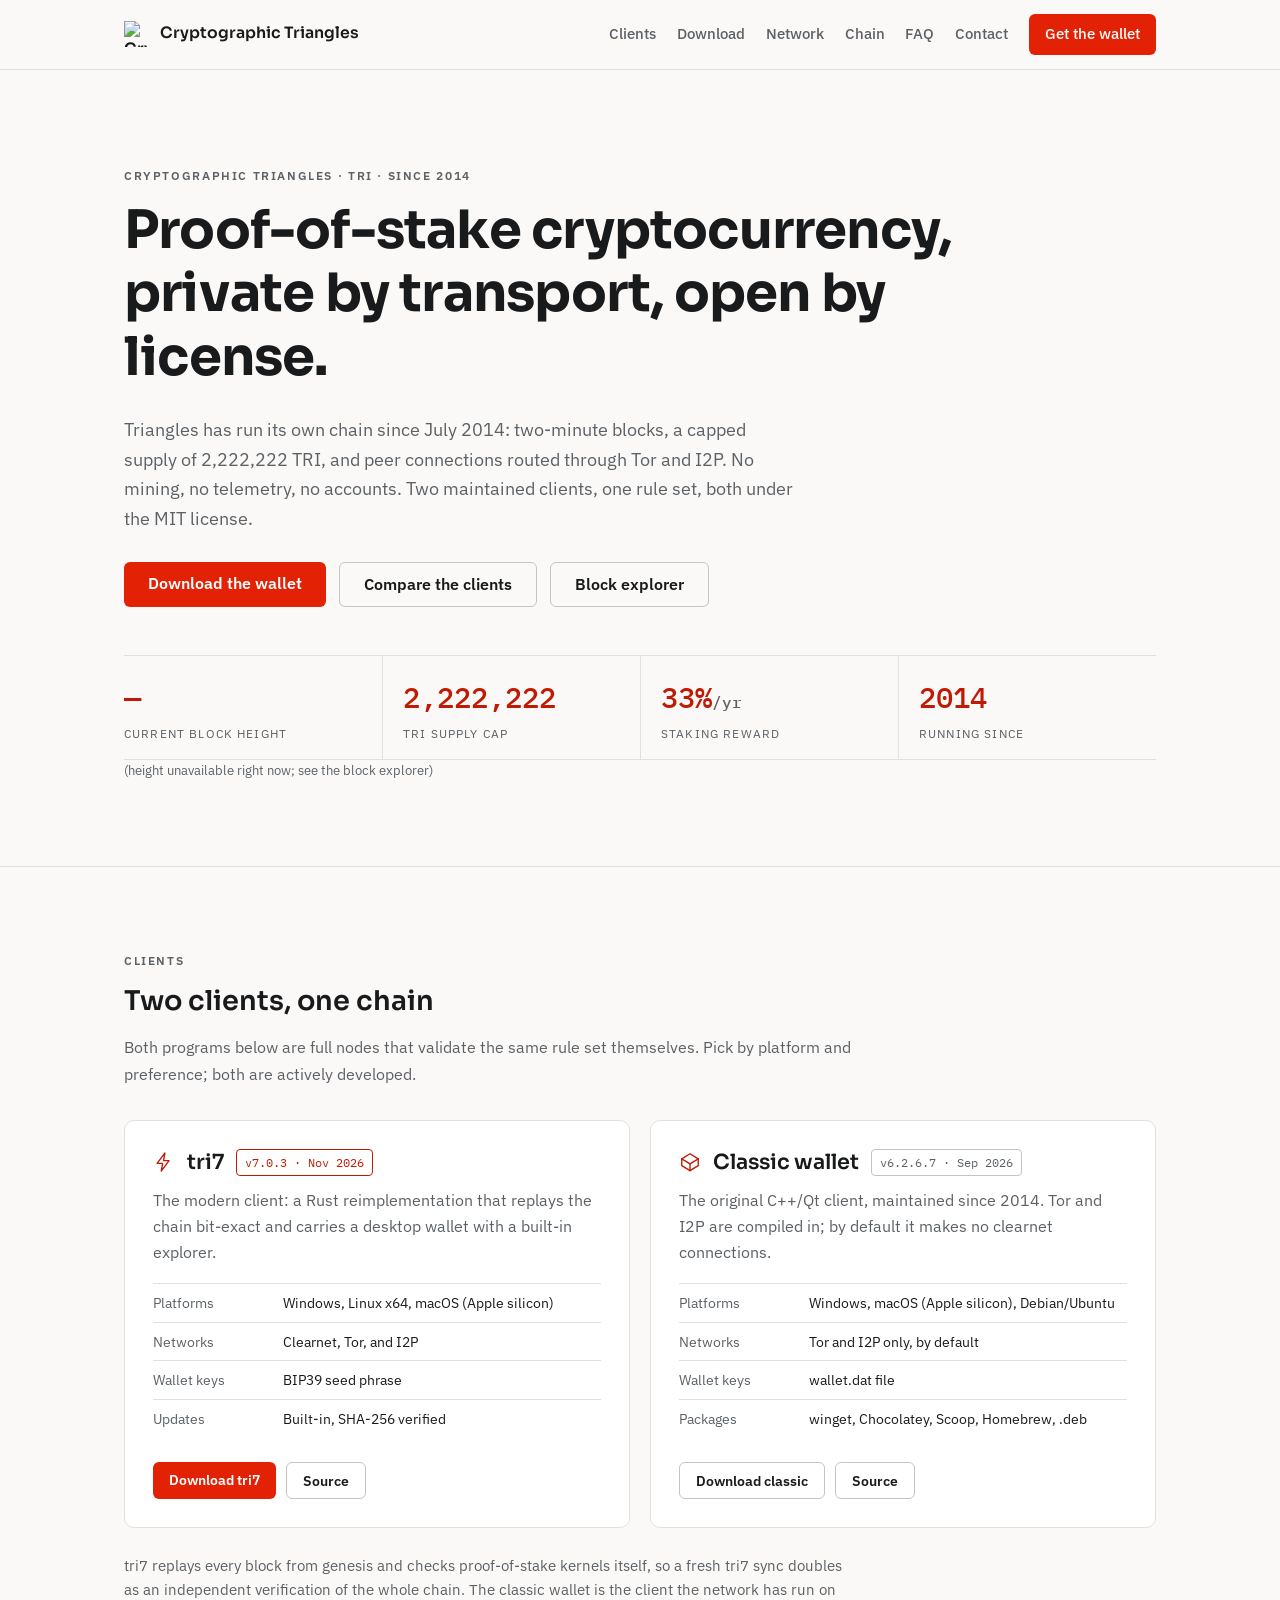
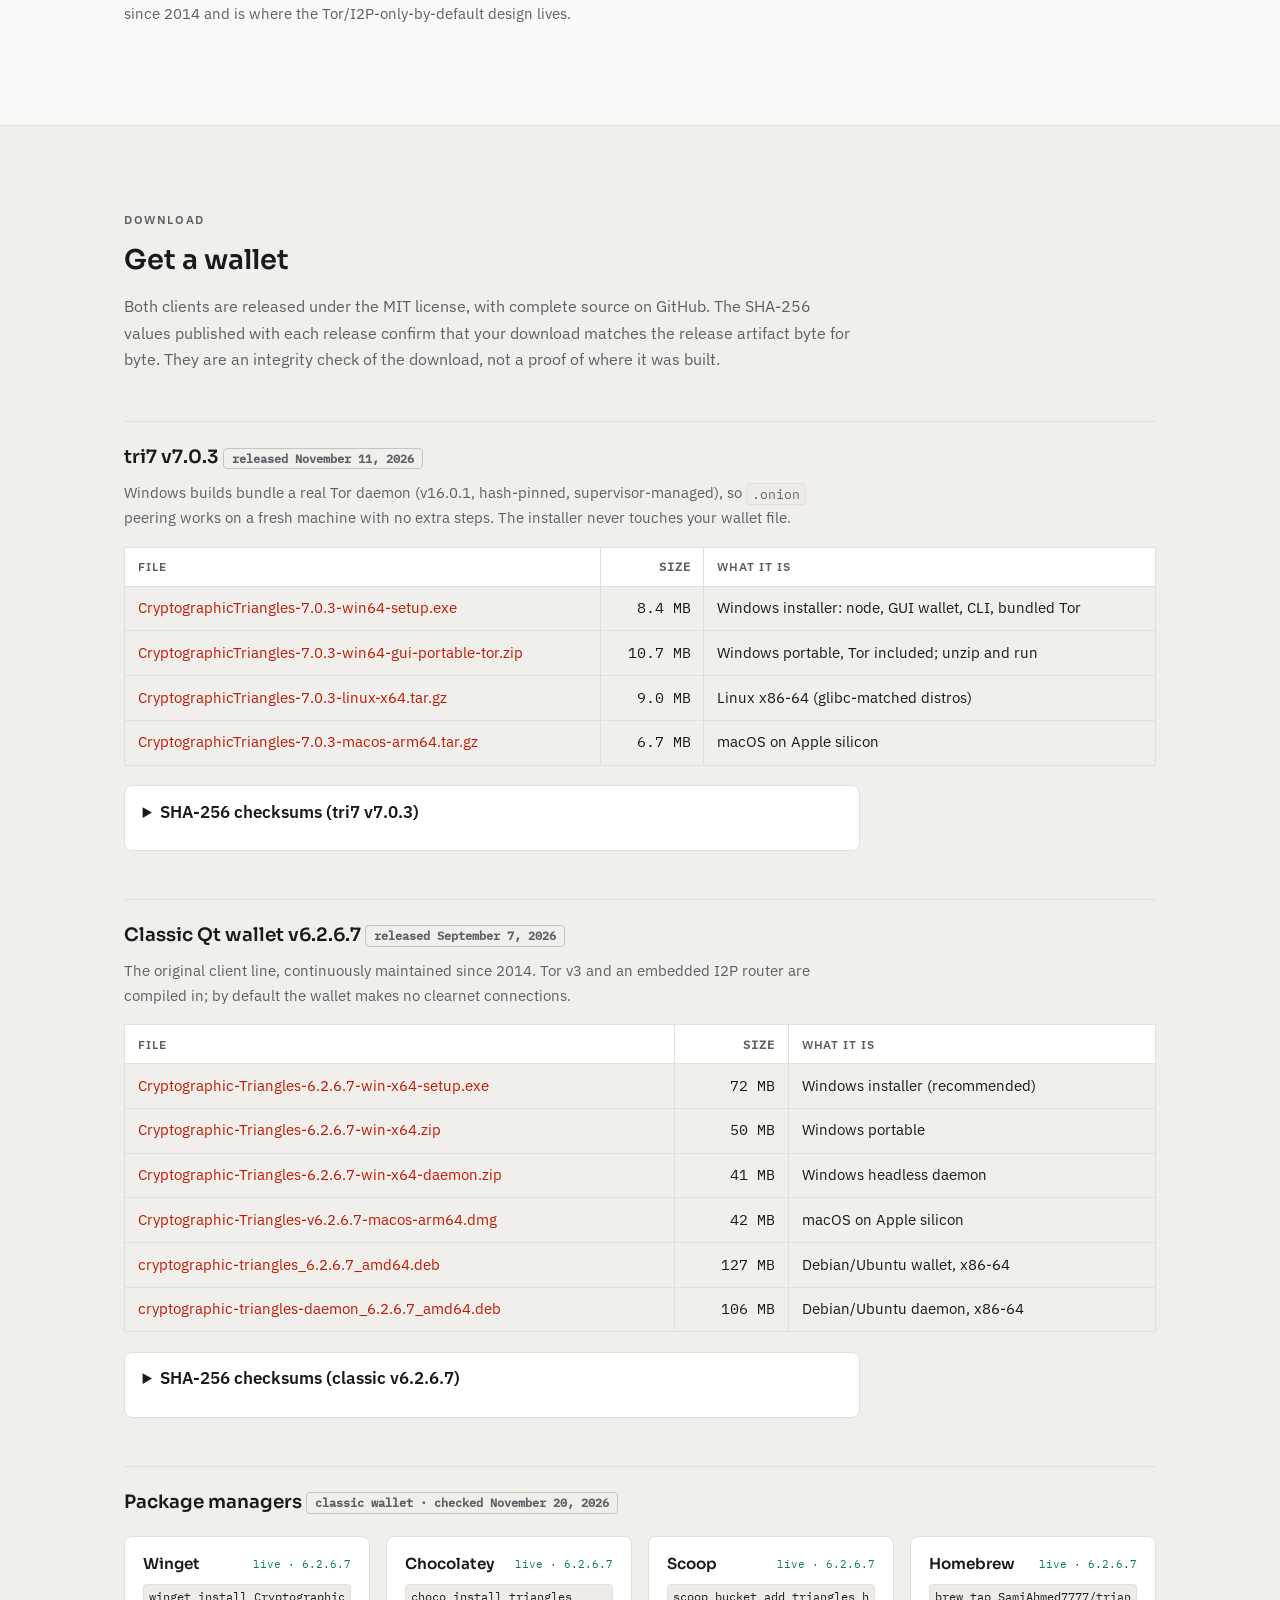
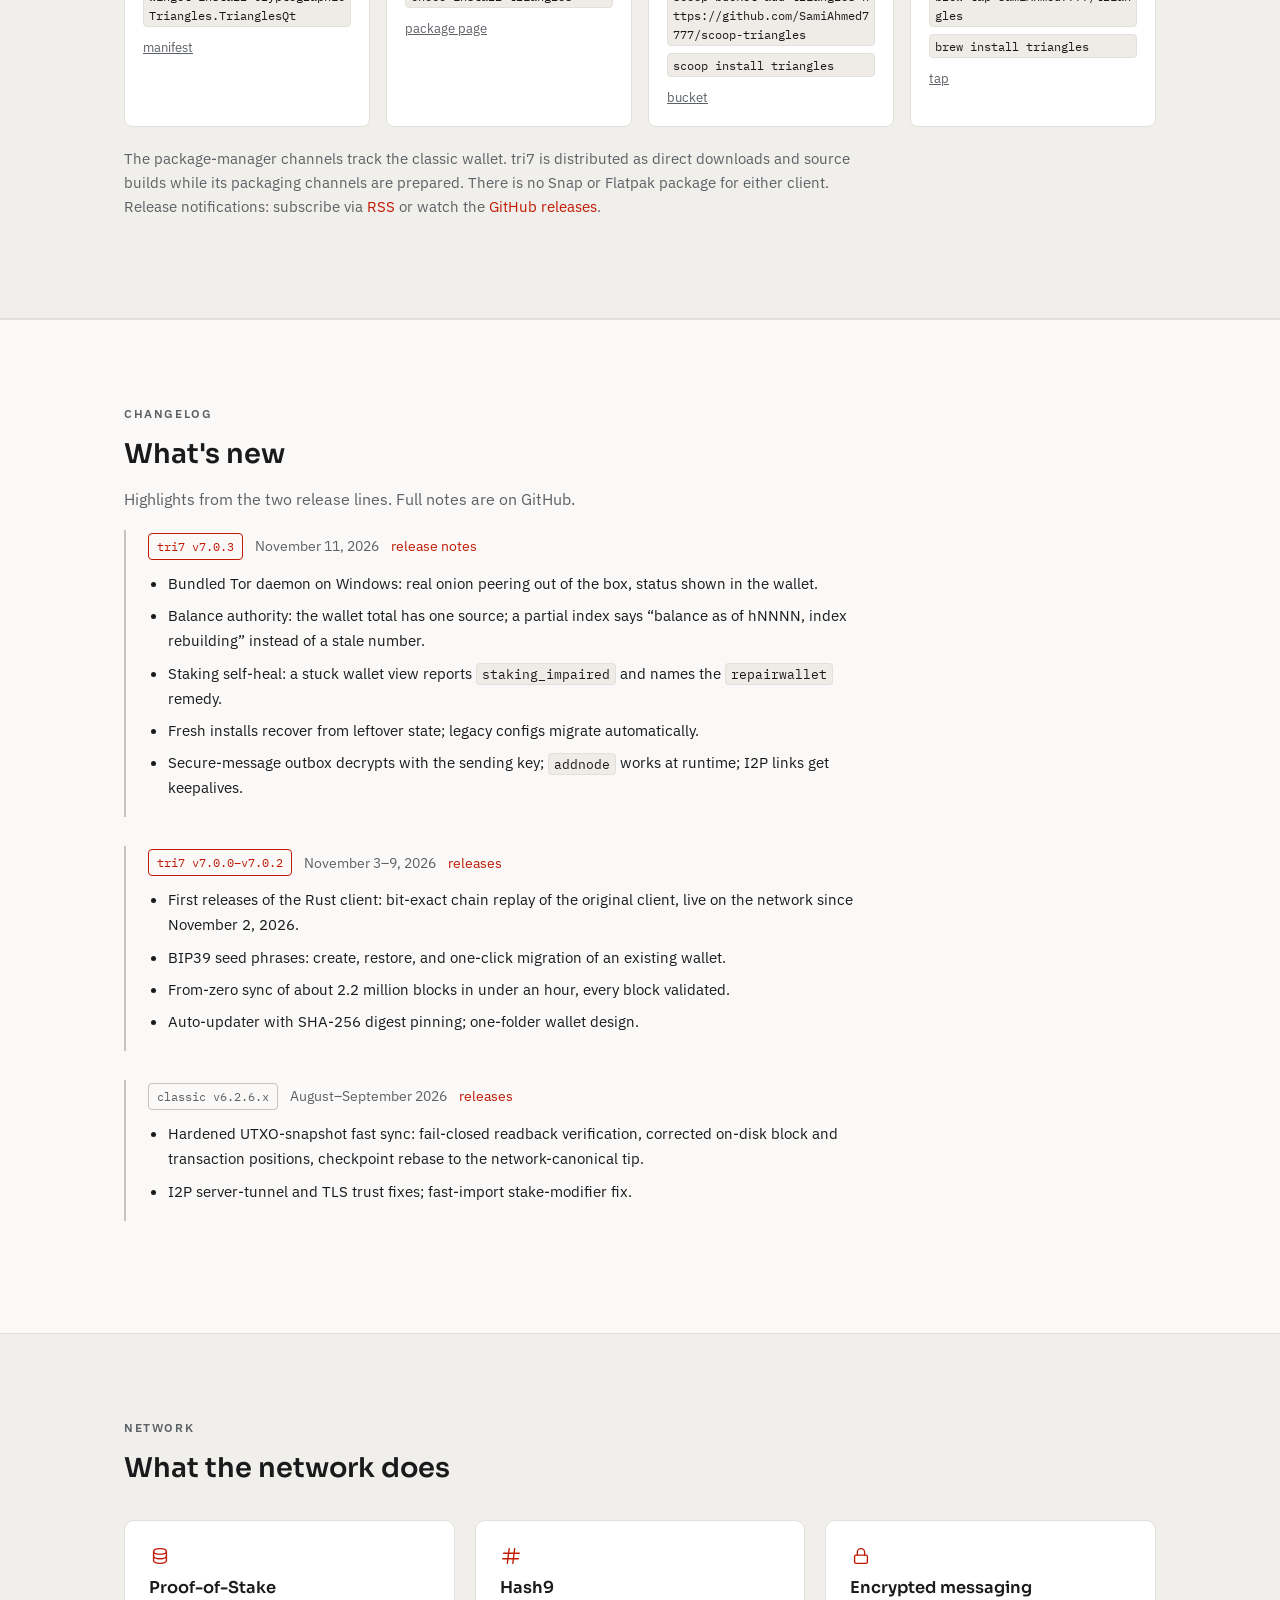
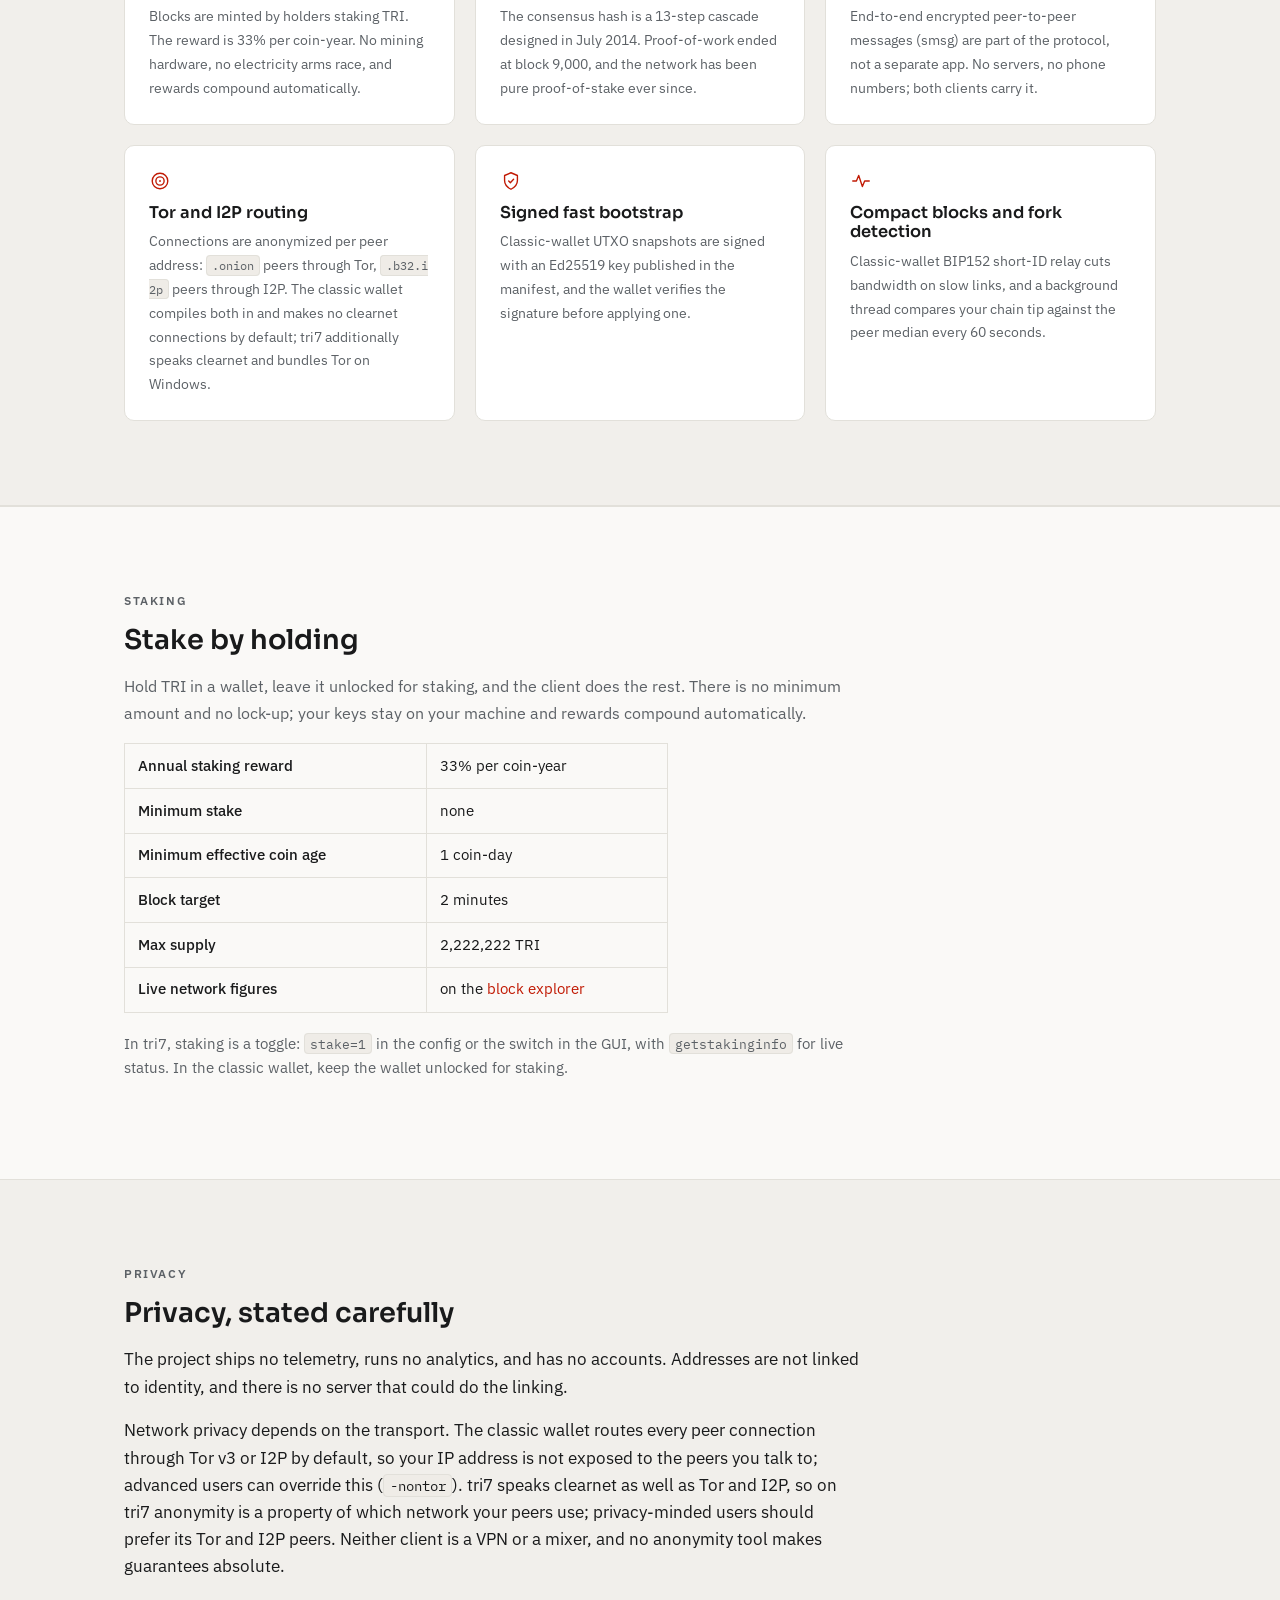
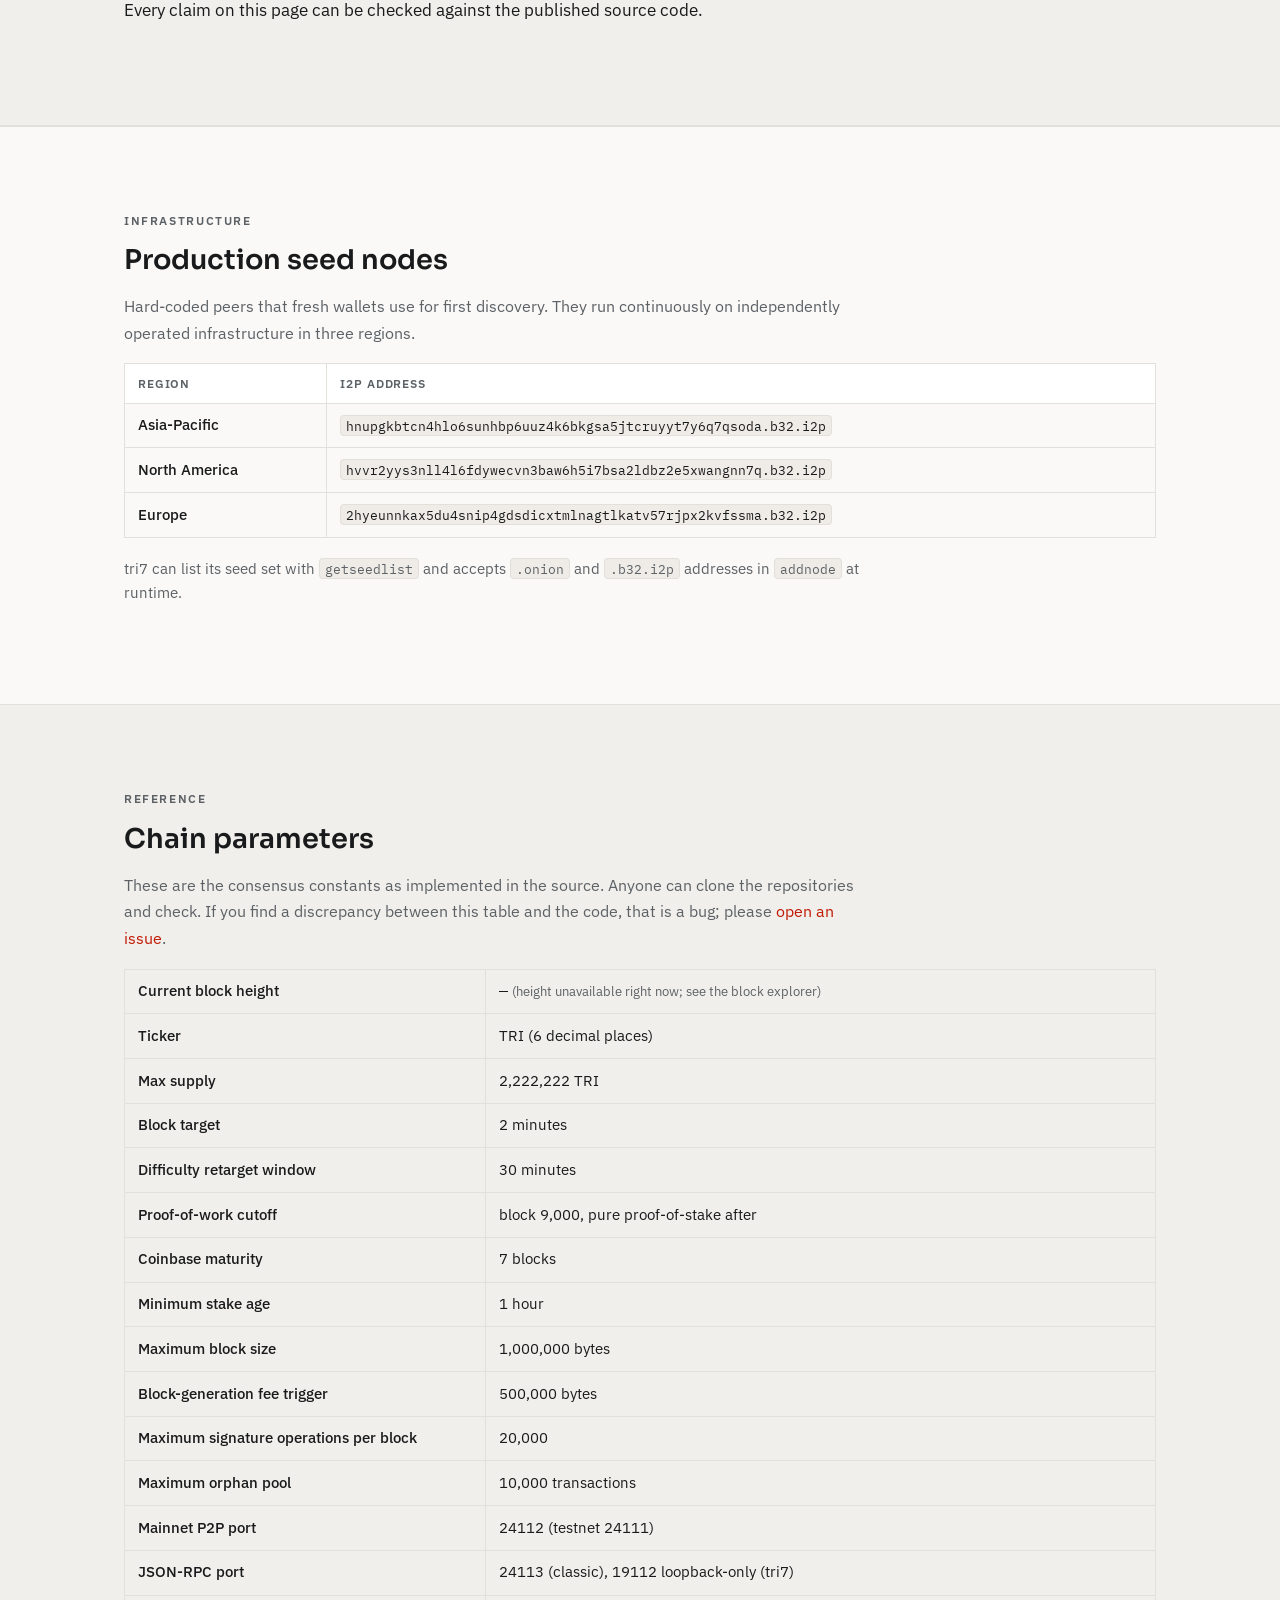
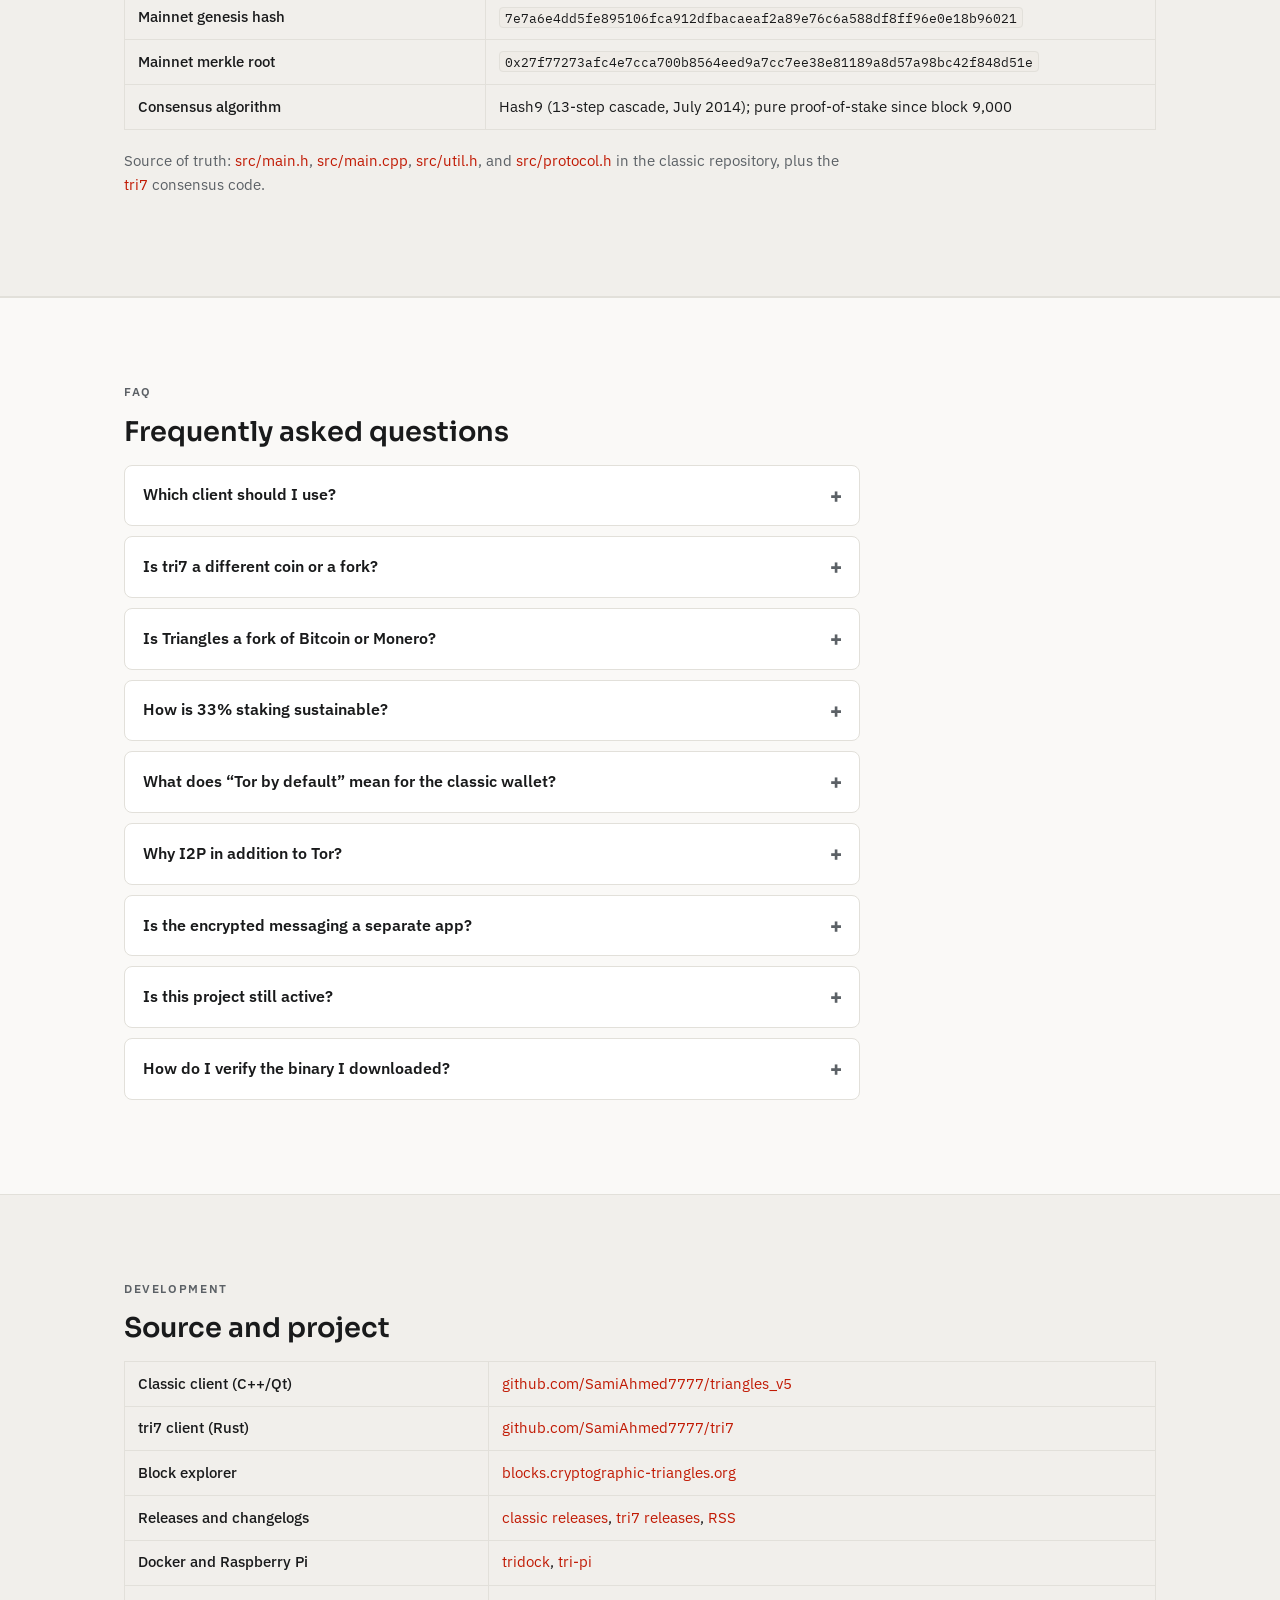
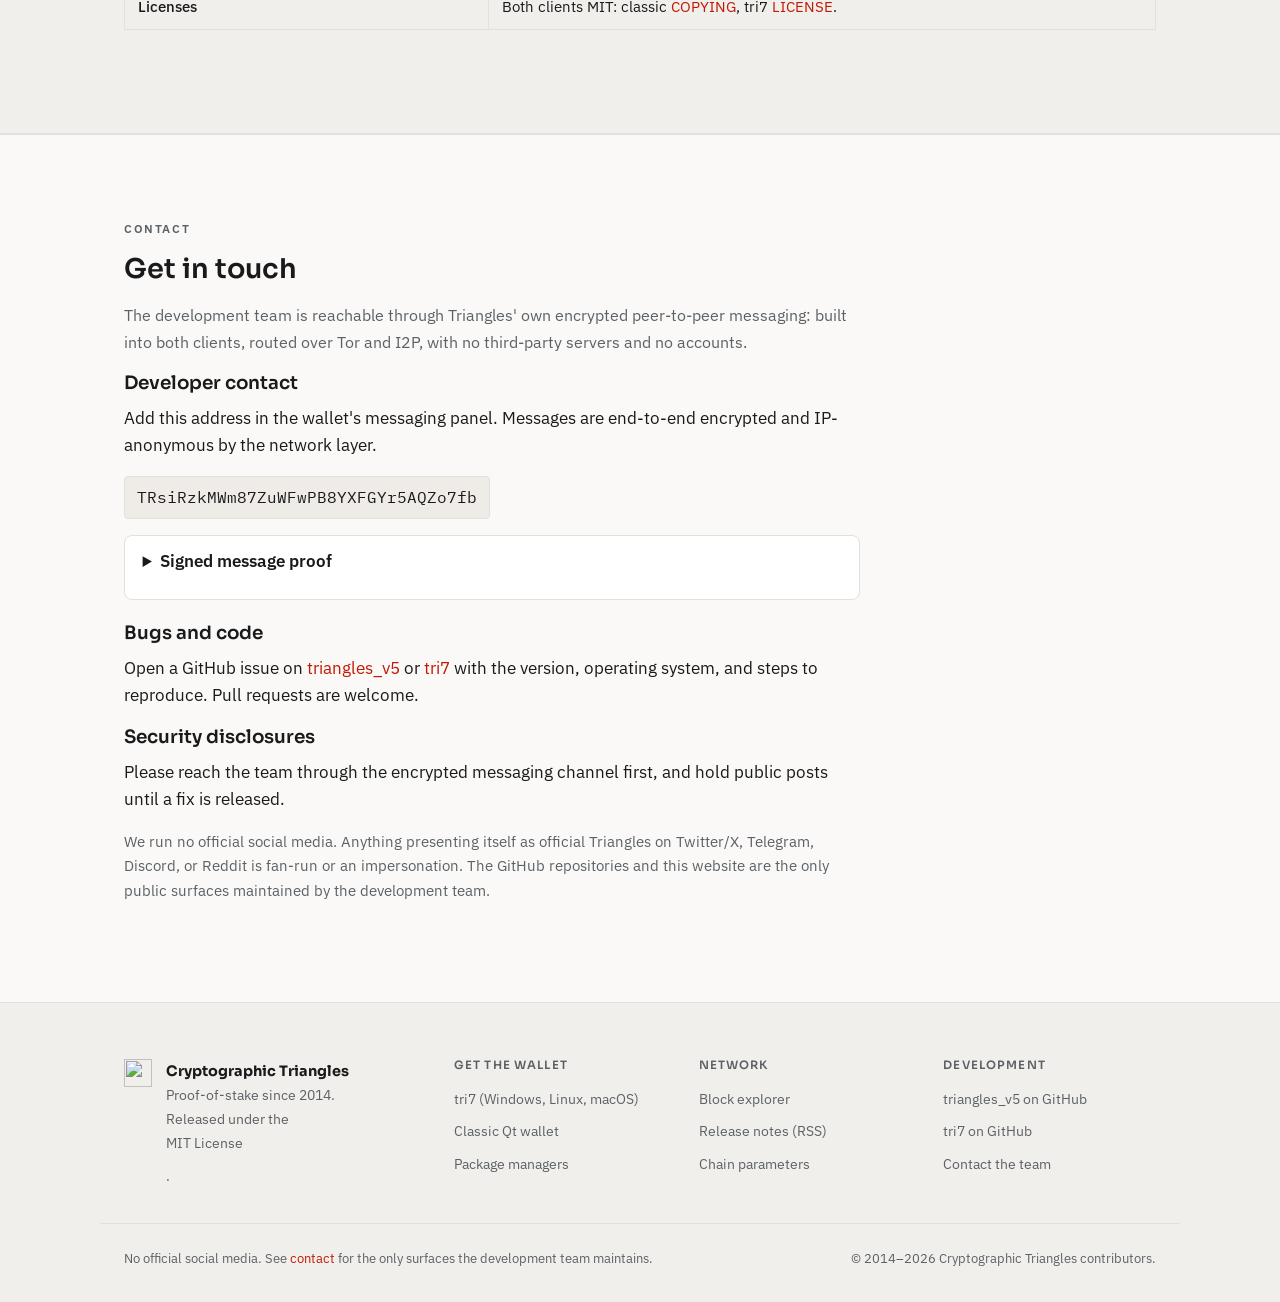
==== commit ae4bec00: "[grade=A glm-5.3 stand-in, codex quota-exhausted; override urn:ump:uablzam5umnlnkged6cj54nqmdzpkqs3o" ====
--- a/index.html
+++ b/index.html
@@ -1,619 +1,678 @@
 <!DOCTYPE html>
 <html lang="en">
-<head><meta charset="utf-8">
-  
-  <meta name="viewport" content="width=device-width, initial-scale=1.0" />
-  <meta name="description" content="Cryptographic Triangles (TRI) is a privacy-focused cryptocurrency with built-in Tor v3 + I2P anonymity, Proof-of-Stake consensus, BIP152 compact blocks, fork detection, RocksDB column families, and encrypted peer-to-peer messaging. Originally launched July 2014." />
-  <meta name="theme-color" content="#e32105" />
-  <meta property="og:title" content="Cryptographic Triangles — Dual-Network Privacy Cryptocurrency (Tor + I2P)" />
-  <meta property="og:description" content="Privacy-focused cryptocurrency with PoS staking, Tor v3 + I2P dual-anonymity routing, BIP152 compact blocks, fork detection, snapshot signature verification, and encrypted messaging." />
-  <link rel="alternate" type="text/plain" title="Cryptographic Triangles — AI-readable summary (llms.txt)" href="/llms.txt" />
-  <meta property="og:type" content="website" />
-  <meta property="og:url" content="https://cryptographic-triangles.org" />
-  <title>Cryptographic Triangles — Privacy cryptocurrency with Tor + I2P dual-anonymity</title>
-  <link rel="icon" type="image/x-icon" href="/favicon.ico" />
-  <link rel="alternate" type="application/rss+xml" title="Cryptographic Triangles — Release Notes" href="/releases.xml" />
-  <link rel="apple-touch-icon" href="[data-uri]" />
-  <link rel="stylesheet" href="styles.css" />
+<head>
+<meta charset="utf-8">
+<meta name="viewport" content="width=device-width, initial-scale=1.0">
+<title>Cryptographic Triangles — proof-of-stake cryptocurrency with Tor and I2P routing</title>
+<meta name="description" content="Cryptographic Triangles (TRI) is a proof-of-stake cryptocurrency, launched July 2014, that routes peer traffic through Tor and I2P. Two maintained clients: tri7 (Rust) and the classic C++/Qt wallet. Open source under the MIT license.">
+<meta name="theme-color" content="#0e0f10">
+<meta property="og:title" content="Cryptographic Triangles">
+<meta property="og:description" content="Proof-of-stake cryptocurrency, launched July 2014. Peer traffic routed through Tor and I2P per peer address. Two maintained clients: tri7 (Rust) and the classic C++/Qt wallet.">
+<meta property="og:type" content="website">
+<meta property="og:url" content="https://cryptographic-triangles.org">
+<link rel="icon" type="image/x-icon" href="/favicon.ico">
+<link rel="alternate" type="application/rss+xml" title="Cryptographic Triangles — Release Notes" href="/releases.xml">
+<link rel="alternate" type="text/plain" title="Cryptographic Triangles — plain-text summary" href="/llms.txt">
+<link rel="preload" href="/assets/fonts/sora-700-normal.woff2" as="font" type="font/woff2" crossorigin>
+<link rel="preload" href="/assets/fonts/ibm-plex-sans-400-normal.woff2" as="font" type="font/woff2" crossorigin>
+<link rel="stylesheet" href="/styles.css">
 </head>
 <body>
-  <nav class="topnav">
-    <div class="container nav-inner">
-      <a class="brand" href="#">
-        <img src="[data-uri]" alt="" width="28" height="28" />
-        <span>Cryptographic Triangles</span>
-      </a>
-      <div class="nav-links">
-        <a href="#features">Features</a>
-        <a href="#download">Download</a>
-        <a href="#staking">Staking</a>
-        <a href="#explorer">Block Explorer</a>
-        <a href="#anonymity">Anonymity</a>
-        <a href="#params">Chain params</a>
-        <a href="#faq">FAQ</a>
-        <a href="#contact">Contact</a>
-      </div>
-    </div>
-  </nav>
-
-  <header class="hero">
-    <div class="container">
-      <img class="hero-logo" src="[data-uri]" alt="Cryptographic Triangles logo" width="128" height="128" />
-      <h1>Cryptographic Triangles</h1>
-      <p class="tagline">A privacy-focused cryptocurrency with Proof-of-Stake consensus, built-in anonymity (<strong>Tor v3 + I2P</strong>), BIP152 compact blocks, fork detection, snapshot signature verification, and encrypted peer-to-peer messaging.</p>
-      <div class="cta-row">
-        <a href="#download" class="cta">Download for Windows</a>
-        <a href="https://blocks.cryptographic-triangles.org/" rel="noopener" target="_blank" class="cta cta-secondary">View Block Explorer</a>
-      </div>
-      <p class="version-line">Latest stable: <strong>v6.2.6.7</strong> · <a href="https://github.com/SamiAhmed7777/triangles_v5/releases">all releases</a></p>
-      <p class="version-line" style="font-size:0.9em;opacity:0.85;margin-top:0.25em;"><strong>New in v6.2.6.x:</strong> hardened UTXO-snapshot pipeline — fail-closed readback verification, corrected on-disk block/tx positions, and checkpoint rebase to the network-canonical tip — plus I2P server-tunnel fixes and a fast-import stake-modifier fix. (The v6.0.0 foundations remain: embedded I2P router, BIP152 compact blocks, RocksDB column families, background fork detector, signed UTXO snapshots.)</p>
-    </div>
-  </header>
-
-  <section id="identity" class="identity-section">
-    <div class="container">
-      <img class="wordmark" src="[data-uri]" alt="Cryptographic Triangles — brand wordmark" width="640" />
-      <p class="identity-caption">The mark, since 2014. A solid red triangle pointing up — geometry, not hierarchy — and the project name set in the same red. The black background isn't decoration; it's the color the wallet paints its own UI in.</p>
-    </div>
-  </section>
-
-  <section id="features">
-    <div class="container">
-      <h2>What it does</h2>
-      <div class="features">
-        <div class="feature">
-          <div class="feature-icon">▲</div>
-          <h3>Proof-of-Stake</h3>
-          <p>33% annual reward for staking. No mining rigs, no electricity bills — stake your TRI and let the network do the work.</p>
+
+<nav class="topnav">
+  <div class="container nav-inner">
+    <a class="brand" href="#top">
+      <img src="/logo-256.png" width="26" height="26" alt="Cryptographic Triangles logo">
+      <span class="brand-name">Cryptographic Triangles</span>
+    </a>
+    <div class="nav-links">
+      <a href="#clients">Clients</a>
+      <a href="#download">Download</a>
+      <a href="#network">Network</a>
+      <a href="#params">Chain</a>
+      <a href="#faq">FAQ</a>
+      <a href="#contact">Contact</a>
+      <a class="nav-cta" href="#download">Get the wallet</a>
+    </div>
+  </div>
+</nav>
+
+<header class="hero" id="top">
+  <div class="container">
+    <p class="eyebrow">Cryptographic Triangles &middot; TRI &middot; since 2014</p>
+    <h1>Proof-of-stake cryptocurrency,<br>private by transport, open by license.</h1>
+    <p class="tagline">Triangles has run its own chain since July 2014: two-minute blocks, a capped
+    supply of 2,222,222 TRI, and peer connections routed through Tor and I2P. No mining, no
+    telemetry, no accounts. Two maintained clients, one rule set, both under the MIT license.</p>
+    <div class="cta-row">
+      <a class="btn btn-primary" href="#download">Download the wallet</a>
+      <a class="btn btn-ghost" href="#clients">Compare the clients</a>
+      <a class="btn btn-ghost" href="https://blocks.cryptographic-triangles.org/">Block explorer</a>
+    </div>
+    <dl class="stat-strip" aria-label="Network statistics">
+      <div class="stat">
+        <dd><span class="stat-value mono live-height">&mdash;</span></dd>
+        <dt>current block height</dt>
+      </div>
+      <div class="stat">
+        <dd><span class="stat-value mono">2,222,222</span></dd>
+        <dt>TRI supply cap</dt>
+      </div>
+      <div class="stat">
+        <dd><span class="stat-value mono">33%<span class="stat-unit">/yr</span></span></dd>
+        <dt>staking reward</dt>
+      </div>
+      <div class="stat">
+        <dd><span class="stat-value mono">2014</span></dd>
+        <dt>running since</dt>
+      </div>
+    </dl>
+    <p class="fineprint live-height-note">Height is fetched live from the network explorer and
+    updates every few seconds.</p>
+  </div>
+</header>
+
+<main>
+
+<section id="clients">
+  <div class="container">
+    <p class="eyebrow">Clients</p>
+    <h2>Two clients, one chain</h2>
+    <p class="section-lead">Both programs below are full nodes that validate the same rule set
+    themselves. Pick by platform and preference; both are actively developed.</p>
+
+    <div class="client-grid">
+      <article class="client-card">
+        <div class="client-head">
+          <span class="client-icon" aria-hidden="true">
+            <svg viewBox="0 0 24 24" width="22" height="22" fill="none" stroke="currentColor" stroke-width="1.5" stroke-linecap="round" stroke-linejoin="round"><path d="M13 2 4.5 13.5h6L9 22l8.5-11.5h-6L13 2z"/></svg>
+          </span>
+          <h3>tri7</h3>
+          <span class="chip chip-accent">v7.0.3 &middot; Nov 2026</span>
         </div>
-        <div class="feature">
-          <div class="feature-icon">◉</div>
-          <h3>Tor v3 routing</h3>
-          <p>Every peer connection wrapped in an anonymity circuit (Tor v3 onion or I2P). Your IP address does not reach the peers you're talking to.</p>
+        <p class="client-tagline">The modern client: a Rust reimplementation that replays the chain
+        bit-exact and carries a desktop wallet with a built-in explorer.</p>
+        <dl class="spec-list">
+          <div><dt>Platforms</dt><dd>Windows, Linux x64, macOS (Apple silicon)</dd></div>
+          <div><dt>Networks</dt><dd>Clearnet, Tor, and I2P</dd></div>
+          <div><dt>Wallet keys</dt><dd>BIP39 seed phrase</dd></div>
+          <div><dt>Updates</dt><dd>Built-in, SHA-256 verified</dd></div>
+        </dl>
+        <div class="client-actions">
+          <a class="btn btn-primary btn-sm" href="#tri7-downloads">Download tri7</a>
+          <a class="btn btn-ghost btn-sm" href="https://github.com/SamiAhmed7777/tri7">Source</a>
         </div>
-        <div class="feature">
-          <div class="feature-icon">ⓘ</div>
-          <h3>I2P anonymity network</h3>
-          <p>New in v6.0.0: full <strong>embedded I2P router</strong> alongside Tor. SAM v3 streaming, 3 production seed nodes. Every peer is reached through Tor <em>or</em> I2P (chosen per address) — no clearnet connections — with graceful Tor-only fallback.</p>
+      </article>
+
+      <article class="client-card">
+        <div class="client-head">
+          <span class="client-icon" aria-hidden="true">
+            <svg viewBox="0 0 24 24" width="22" height="22" fill="none" stroke="currentColor" stroke-width="1.5" stroke-linecap="round" stroke-linejoin="round"><path d="M21 8.5 12 3 3 8.5l9 5.5 9-5.5z"/><path d="M3 8.5V16l9 5.5V14"/><path d="M21 8.5V16l-9 5.5"/></svg>
+          </span>
+          <h3>Classic wallet</h3>
+          <span class="chip">v6.2.6.7 &middot; Sep 2026</span>
         </div>
-        <div class="feature">
-          <div class="feature-icon">✉</div>
-          <h3>Encrypted messaging</h3>
-          <p>Built-in peer-to-peer encrypted chat — talk to other TRI users without ever leaving the wallet, no third-party servers.</p>
+        <p class="client-tagline">The original C++/Qt client, maintained since 2014. Tor and I2P
+        are compiled in; by default it makes no clearnet connections.</p>
+        <dl class="spec-list">
+          <div><dt>Platforms</dt><dd>Windows, macOS (Apple silicon), Debian/Ubuntu</dd></div>
+          <div><dt>Networks</dt><dd>Tor and I2P only, by default</dd></div>
+          <div><dt>Wallet keys</dt><dd>wallet.dat file</dd></div>
+          <div><dt>Packages</dt><dd>winget, Chocolatey, Scoop, Homebrew, .deb</dd></div>
+        </dl>
+        <div class="client-actions">
+          <a class="btn btn-ghost btn-sm" href="#classic-downloads">Download classic</a>
+          <a class="btn btn-ghost btn-sm" href="https://github.com/SamiAhmed7777/triangles_v5">Source</a>
         </div>
-        <div class="feature">
-          <div class="feature-icon">⌘</div>
-          <h3>Hash9 algorithm</h3>
-          <p>A unique 13-step hash cascade. Designed in 2014, refined through a decade of cryptographic iteration, fully open-source.</p>
-        </div>
-        <div class="feature">
-          <div class="feature-icon">⇄</div>
-          <h3>BIP152 compact blocks</h3>
-          <p>SipHash short-ID block relay with mempool reconstruction and merkle-block verification. Drastically reduced bandwidth on slow links, automatic full-block fallback.</p>
-        </div>
-        <div class="feature">
-          <div class="feature-icon">⚠</div>
-          <h3>Background fork detector</h3>
-          <p>A dedicated thread compares your local chain tip against the peer median every 60 seconds. Alerts you the moment the network diverges, before you follow a bad chain.</p>
-        </div>
-        <div class="feature">
-          <div class="feature-icon">✓</div>
-          <h3>Signed UTXO snapshots</h3>
-          <p>Bootstrap snapshots are signed with an Ed25519 key published in the manifest. The wallet verifies the signature before applying — no trusting an unverified 941 MB blob.</p>
-        </div>
-      </div>
-    </div>
-  </section>
-
-  <section id="download">
-    <div class="container">
-      <h2>Download</h2>
-      <p>Cryptographic Triangles Qt Wallet is open-source software, released under the MIT License. The official source is the <a href="https://github.com/SamiAhmed7777/triangles_v5">triangles_v5 repository on GitHub</a>.</p>
-
-      <div class="download-card">
-        <div class="download-card-header">
-          <h3>Windows (x64)</h3>
-          <span class="download-size">~72 MB</span>
-        </div>
-        <p>Qt-based desktop wallet with full graphical interface. Built with NSIS, runs on Windows 10 and later.</p>
-        <a href="https://github.com/SamiAhmed7777/triangles_v5/releases/download/v6.2.6.7/Cryptographic-Triangles-6.2.6.7-win-x64-setup.exe" class="btn">Download installer</a>
-        <details class="hash-block">
-          <summary>Verify your download (SHA-256)</summary>
-          <code id="sha256">e4d5325a99283ec7f963c314884d850ab1ffc8a0d9eaa5aea01bf30e7289ef62</code>
-          <button type="button" class="copy-btn" data-target="sha256" aria-label="Copy SHA-256 to clipboard">Copy</button>
-        </details>
-        <p class="hash-hint">On Windows, verify with: <code>certutil -hashfile Cryptographic-Triangles-6.2.6.7-win-x64-setup.exe SHA256</code></p>
-      </div>
-
-      <h3 class="install-via-heading">Install via package manager</h3>
-      <p class="install-via-lead">If you already use one of these tools, these are verified installable right now from the public registries.</p>
-
-      <div class="install-grid">
-
-        <div class="install-card">
-          <div class="install-card-header">
-            <h4>WinGet</h4>
-            <span class="install-status status-personal">fix pending &middot; v6.2.6.7</span>
-          </div>
-          <p>Official Microsoft Windows Package Manager. One command, signed installer, automatic updates. <strong>Note:</strong> the published 6.2.6.7 manifest currently pins a stale installer hash (fix PR: <a href="https://github.com/microsoft/winget-pkgs/pull/431290">microsoft/winget-pkgs#431290</a>), so winget may reject the install until it merges. Use the direct installer above, or 6.2.6.4 which validates cleanly:</p>
-          <details class="hash-block">
-            <summary>Show install command</summary>
-            <code id="install-winget">winget install CryptographicTriangles.TrianglesQt --version 6.2.6.4</code>
-            <button type="button" class="copy-btn" data-target="install-winget" aria-label="Copy WinGet install command">Copy</button>
-          </details>
-          <p class="install-meta">Source manifest: <a href="https://github.com/microsoft/winget-pkgs/blob/master/manifests/c/CryptographicTriangles/TrianglesQt/6.2.6.7/">microsoft/winget-pkgs #430625</a> &middot; merged 2026-09-07 &middot; installer hash corrected in <a href="https://github.com/microsoft/winget-pkgs/pull/431290">#431290</a> (pending merge)</p>
-        </div>
-
-        <div class="install-card">
-          <div class="install-card-header">
-            <h4>Chocolatey</h4>
-            <span class="install-status status-personal">v6.2.6.7 pending moderation</span>
-          </div>
-          <p>Windows package manager for unattended / scripted installs. Common in CI environments. The 6.2.6.7 package is submitted and awaiting community moderation; the live channel currently serves 6.1.7.</p>
-          <details class="hash-block">
-            <summary>Show install command</summary>
-            <code id="install-choco">choco install triangles</code>
-            <button type="button" class="copy-btn" data-target="install-choco" aria-label="Copy Chocolatey install command">Copy</button>
-          </details>
-          <p class="install-meta">Package page: <a href="https://community.chocolatey.org/packages/triangles">community.chocolatey.org/packages/triangles</a></p>
-        </div>
-
-        <div class="install-card">
-          <div class="install-card-header">
-            <h4>Scoop</h4>
-            <span class="install-status status-personal">personal bucket</span>
-          </div>
-          <p>Command-line installer for Windows. Add the Triangles bucket once, then install.</p>
-          <details class="hash-block">
-            <summary>Show install command</summary>
-            <code id="install-scoop">scoop bucket add triangles https://github.com/SamiAhmed7777/scoop-triangles
-scoop install triangles</code>
-            <button type="button" class="copy-btn" data-target="install-scoop" aria-label="Copy Scoop install command">Copy</button>
-          </details>
-          <p class="install-meta">Bucket source: <a href="https://github.com/SamiAhmed7777/scoop-triangles">github.com/SamiAhmed7777/scoop-triangles</a></p>
-        </div>
-
-        <div class="install-card">
-          <div class="install-card-header">
-            <h4>Homebrew</h4>
-            <span class="install-status status-personal">personal tap</span>
-          </div>
-          <p>macOS / Linux package manager. Add the Triangles tap once, then install.</p>
-          <details class="hash-block">
-            <summary>Show install command</summary>
-            <code id="install-brew">brew tap SamiAhmed7777/triangles
-brew install triangles</code>
-            <button type="button" class="copy-btn" data-target="install-brew" aria-label="Copy Homebrew install command">Copy</button>
-          </details>
-          <p class="install-meta">Tap source: <a href="https://github.com/SamiAhmed7777/homebrew-triangles">github.com/SamiAhmed7777/homebrew-triangles</a></p>
-        </div>
-
-        <div class="install-card">
-          <div class="install-card-header">
-            <h4>Debian / Ubuntu (.deb)</h4>
-            <span class="install-status status-live">live</span>
-          </div>
-          <p>Native package for Debian-based Linux distributions. Built for amd64 (x86-64).</p>
-          <details class="hash-block">
-            <summary>Show install command</summary>
-            <code id="install-deb">sudo dpkg -i Cryptographic-Triangles.deb
-sudo apt-get install -f</code>
-            <button type="button" class="copy-btn" data-target="install-deb" aria-label="Copy Debian install command">Copy</button>
-          </details>
-          <p class="install-meta">Download the <code>.deb</code> from <a href="https://github.com/SamiAhmed7777/triangles_v5/releases">GitHub releases</a>.</p>
-        </div>
-
-      </div>
-
-      <p class="other-downloads">Looking for other platforms or older versions? See <a href="https://github.com/SamiAhmed7777/triangles_v5/releases">all releases on GitHub</a>. Source code and build instructions are in the <a href="https://github.com/SamiAhmed7777/triangles_v5">triangles_v5 repository</a>.</p>
-    </div>
-  </section>
-
-  <section id="staking" class="staking-section">
-    <div class="container">
-      <h2>Staking &amp; network</h2>
-      <p>Triangles runs on a pure Proof-of-Stake consensus model — no mining, no hardware arms race, no wasted energy.</p>
-
-      <div class="staking-grid">
-        <div class="staking-stat">
-          <div class="stat-value">33%</div>
-          <div class="stat-label">Annual staking reward</div>
-        </div>
-        <div class="staking-stat">
-          <div class="stat-value">2014</div>
-          <div class="stat-label">Network launched</div>
-        </div>
-        <div class="staking-stat">
-          <div class="stat-value">2</div>
-          <div class="stat-label">Anonymity networks (Tor + I2P)</div>
-        </div>
-        <div class="staking-stat">
-          <div class="stat-value">3</div>
-          <div class="stat-label">Production I2P seed nodes</div>
-        </div>
-      </div>
-
-      <h3>How staking works</h3>
-      <p>Open the Qt Wallet, hold TRI in your wallet, and you're eligible to be selected as a validator for the next block. No special hardware, no locked contracts — your wallet stays in your control the entire time. Rewards are paid in TRI and compound automatically as you continue to stake.</p>
-
-      <p>For current network stats, total supply, and active validators, see the <a href="https://blocks.cryptographic-triangles.org/" rel="noopener" target="_blank">block explorer</a>.</p>
-    </div>
-  </section>
-
-  <section id="explorer" class="explorer-section">
-    <div class="container">
-      <h2>Block explorer</h2>
-      <p>Every block, transaction, address, and validator on the Cryptographic Triangles network — searchable, with full Tor-v3 + I2P anonymized network metadata.</p>
-      <a href="https://blocks.cryptographic-triangles.org/" rel="noopener" target="_blank" class="btn btn-large">Open the block explorer</a>
-    </div>
-  </section>
-
-  <section id="privacy">
-    <div class="container">
-      <h2>Privacy by design</h2>
-      <p>Cryptographic Triangles was built from the ground up for privacy. There are no centralized servers, no analytics, no telemetry, and no accounts. Wallet addresses are not linked to personal identity. Network traffic is anonymized through <strong>Tor v3 or I2P</strong> (chosen per peer address) by default — your IP address is not exposed to other peers.</p>
-      <p>v6.0.0 ships a fully embedded I2P router (PurpleI2P / i2pd) running in-process alongside Tor. Every peer address that resolves to <code>.b32.i2p</code> or <code>.onion</code> is routed through the appropriate anonymity network — you don't need to install or configure anything. Three production I2P seed nodes already carry traffic; if I2P fails to bootstrap, the wallet silently falls back to Tor-only operation rather than refusing to start.</p>
-      <p>Everything is open-source under the MIT license, so you can verify these claims yourself by reading the source code. We don't ask you to trust us; we publish the code that lets you check.</p>
-    </div>
-  </section>
-
-  <section id="anonymity">
-    <div class="container">
-      <h2>Live network seeds</h2>
-      <p>Hard-coded production peers for fresh-wallet discovery. These run 24/7 and are independently operated across separate infrastructure providers.</p>
-      <div class="features features-seeds">
-        <div class="feature">
-          <div class="feature-icon">ⓘ</div>
-          <h3>Asia-Pacific</h3>
-          <p>I2P: <code>hnupgkbtcn4hlo6sunhbp6uuz4k6bkgsa5jtcruyyt7y6q7qsoda.b32.i2p</code></p>
-        </div>
-        <div class="feature">
-          <div class="feature-icon">ⓘ</div>
-          <h3>North America</h3>
-          <p>I2P: <code>hvvr2yys3nll4l6fdywecvn3baw6h5i7bsa2ldbz2e5xwangnn7q.b32.i2p</code></p>
-        </div>
-        <div class="feature">
-          <div class="feature-icon">ⓘ</div>
-          <h3>Europe</h3>
-          <p>I2P: <code>2hyeunnkax5du4snip4gdsdicxtmlnagtlkatv57rjpx2kvfssma.b32.i2p</code></p>
-        </div>
-      </div>
-    </div>
-  </section>
-
-  <section id="params">
-    <div class="container">
-      <h2>Chain parameters</h2>
-      <p>These are the actual on-chain consensus parameters as implemented in the source code. Every value below is sourced from <code>src/main.h</code>, <code>src/main.cpp</code>, <code>src/util.h</code>, and <code>src/protocol.h</code> on the <code>master</code> branch — verifiable by anyone who clones the repo. If you find a discrepancy, that's a bug — please open an issue.</p>
-
-      <h3>Live chain tip</h3>
-      <div class="staking-grid">
-        <div class="staking-stat live-stat">
-          <div class="stat-value" id="live-block-height">—</div>
-          <div class="stat-label">Current block height <span class="live-dot" aria-hidden="true"></span></div>
-        </div>
-        <div class="staking-stat">
-          <div class="stat-value">2 min</div>
-          <div class="stat-label">Target block time</div>
-        </div>
-      </div>
-
-      <h3>Monetary</h3>
-      <div class="staking-grid">
-        <div class="staking-stat">
-          <div class="stat-value">TRI</div>
-          <div class="stat-label">Ticker symbol</div>
-        </div>
-        <div class="staking-stat">
-          <div class="stat-value">6</div>
-          <div class="stat-label">Decimal places</div>
-        </div>
-        <div class="staking-stat">
-          <div class="stat-value">2,222,222</div>
-          <div class="stat-label">Max supply (TRI)</div>
-        </div>
-        <div class="staking-stat">
-          <div class="stat-value">33%</div>
-          <div class="stat-label">PoS annual rate</div>
-        </div>
-      </div>
-
-      <h3>Block timing</h3>
-      <div class="staking-grid">
-        <div class="staking-stat">
-          <div class="stat-value">2 min</div>
-          <div class="stat-label">Target block time</div>
-        </div>
-        <div class="staking-stat">
-          <div class="stat-value">30 min</div>
-          <div class="stat-label">Difficulty retarget window</div>
-        </div>
-        <div class="staking-stat">
-          <div class="stat-value">7</div>
-          <div class="stat-label">Coinbase maturity (blocks)</div>
-        </div>
-      </div>
-
-      <h3>Block &amp; transaction limits</h3>
-      <div class="staking-grid">
-        <div class="staking-stat">
-          <div class="stat-value">1,000,000</div>
-          <div class="stat-label">Max block size (bytes)</div>
-        </div>
-        <div class="staking-stat">
-          <div class="stat-value">500,000</div>
-          <div class="stat-label">Block-gen fee trigger (bytes)</div>
-        </div>
-        <div class="staking-stat">
-          <div class="stat-value">20,000</div>
-          <div class="stat-label">Max signature ops per block</div>
-        </div>
-        <div class="staking-stat">
-          <div class="stat-value">10,000</div>
-          <div class="stat-label">Max orphan transactions</div>
-        </div>
-      </div>
-
-      <h3>Staking</h3>
-      <div class="staking-grid">
-        <div class="staking-stat">
-          <div class="stat-value">1 hour</div>
-          <div class="stat-label">Minimum stake age</div>
-        </div>
-        <div class="staking-stat">
-          <div class="stat-value">0.33 TRI</div>
-          <div class="stat-label">Reward per coin-year</div>
-        </div>
-        <div class="staking-stat">
-          <div class="stat-value">1 coin-day</div>
-          <div class="stat-label">Min effective coin age</div>
-        </div>
-        <div class="staking-stat">
-          <div class="stat-value">none</div>
-          <div class="stat-label">Minimum stake amount</div>
-        </div>
-      </div>
-
-      <h3>Network</h3>
-      <div class="staking-grid">
-        <div class="staking-stat">
-          <div class="stat-value">24112</div>
-          <div class="stat-label">Mainnet P2P port</div>
-        </div>
-        <div class="staking-stat">
-          <div class="stat-value">24111</div>
-          <div class="stat-label">Testnet P2P port</div>
-        </div>
-        <div class="staking-stat">
-          <div class="stat-value">24113</div>
-          <div class="stat-label">JSON-RPC port (default)</div>
-        </div>
-        <div class="staking-stat">
-          <div class="stat-value">2014</div>
-          <div class="stat-label">Network launched</div>
-        </div>
-      </div>
-
-      <h3>Genesis</h3>
-      <ul class="links">
-        <li><strong>Mainnet genesis hash:</strong> <code>7e7a6e4dd5fe895106fca912dfbacaeaf2a89e76c6a588df8ff96e0e18b96021</code></li>
-        <li><strong>Mainnet merkle root:</strong> <code>0x27f77273afc4e7cca700b8564eed9a7cc7ee38e81189a8d57a98bc42f848d51e</code></li>
-        <li><strong>Algorithm:</strong> Hash9 (13-step cascade, designed July 2014)</li>
-        <li><strong>Consensus:</strong> Pure Proof-of-Stake (kernel nonce = 0); PoW ended at block 9,000, network has been pure PoS since</li>
+      </article>
+    </div>
+
+    <p class="section-note">tri7 replays every block from genesis and checks proof-of-stake
+    kernels itself, so a fresh tri7 sync doubles as an independent verification of the whole
+    chain. The classic wallet is the client the network has run on since 2014 and is where the
+    Tor/I2P-only-by-default design lives.</p>
+  </div>
+</section>
+
+<section id="download" class="band">
+  <div class="container">
+    <p class="eyebrow">Download</p>
+    <h2>Get a wallet</h2>
+    <p class="section-lead">Both clients are released under the MIT license, with complete source on GitHub. The SHA-256 values
+    published with each release confirm that your download matches the release artifact byte for
+    byte. They are an integrity check of the download, not a proof of where it was built.</p>
+
+    <h3 id="tri7-downloads" class="dl-subhead">tri7 v7.0.3 <span class="chip">released November 11, 2026</span></h3>
+    <p class="dl-note">Windows builds bundle a real Tor daemon (v16.0.1, hash-pinned,
+    supervisor-managed), so <code>.onion</code> peering works on a fresh machine with no extra
+    steps. The installer never touches your wallet file.</p>
+    <div class="table-wrap">
+    <table>
+      <thead><tr><th scope="col">File</th><th scope="col" class="num">Size</th><th scope="col">What it is</th></tr></thead>
+      <tbody>
+        <tr><td><a href="https://github.com/SamiAhmed7777/tri7/releases/download/v7.0.3/CryptographicTriangles-7.0.3-win64-setup.exe">CryptographicTriangles-7.0.3-win64-setup.exe</a></td><td class="num">8.4 MB</td><td>Windows installer: node, GUI wallet, CLI, bundled Tor</td></tr>
+        <tr><td><a href="https://github.com/SamiAhmed7777/tri7/releases/download/v7.0.3/CryptographicTriangles-7.0.3-win64-gui-portable-tor.zip">CryptographicTriangles-7.0.3-win64-gui-portable-tor.zip</a></td><td class="num">10.7 MB</td><td>Windows portable, Tor included; unzip and run</td></tr>
+        <tr><td><a href="https://github.com/SamiAhmed7777/tri7/releases/download/v7.0.3/CryptographicTriangles-7.0.3-linux-x64.tar.gz">CryptographicTriangles-7.0.3-linux-x64.tar.gz</a></td><td class="num">9.0 MB</td><td>Linux x86-64 (glibc-matched distros)</td></tr>
+        <tr><td><a href="https://github.com/SamiAhmed7777/tri7/releases/download/v7.0.3/CryptographicTriangles-7.0.3-macos-arm64.tar.gz">CryptographicTriangles-7.0.3-macos-arm64.tar.gz</a></td><td class="num">6.7 MB</td><td>macOS on Apple silicon</td></tr>
+      </tbody>
+    </table>
+    </div>
+    <details class="hash-block">
+      <summary>SHA-256 checksums (tri7 v7.0.3)</summary>
+      <div class="hash-lines">
+        <p><code>707c8699a4af9d91b42eb0f43b2ef1762d17dfde7f7168171667fb9be26dd563&ensp;CryptographicTriangles-7.0.3-win64-setup.exe</code> <button class="copy-btn" data-copy="707c8699a4af9d91b42eb0f43b2ef1762d17dfde7f7168171667fb9be26dd563">Copy</button></p>
+        <p><code>49b60ceef911ad68c7c322e4c70a5e1da8f1280012506bcb926f9107f8524ed0&ensp;CryptographicTriangles-7.0.3-win64-gui-portable-tor.zip</code> <button class="copy-btn" data-copy="49b60ceef911ad68c7c322e4c70a5e1da8f1280012506bcb926f9107f8524ed0">Copy</button></p>
+        <p><code>ed7afe2f14622649b6e786c671f7f9c0c0dbe54aec9ea2c8d408c710dfc13130&ensp;CryptographicTriangles-7.0.3-linux-x64.tar.gz</code> <button class="copy-btn" data-copy="ed7afe2f14622649b6e786c671f7f9c0c0dbe54aec9ea2c8d408c710dfc13130">Copy</button></p>
+        <p><code>164689b40974943a6585d65ab1620ad56c88bb1b065bba829c10c088063486dc&ensp;CryptographicTriangles-7.0.3-macos-arm64.tar.gz</code> <button class="copy-btn" data-copy="164689b40974943a6585d65ab1620ad56c88bb1b065bba829c10c088063486dc">Copy</button></p>
+      </div>
+      <p class="hash-hint">A <a href="https://github.com/SamiAhmed7777/tri7/releases/download/v7.0.3/SHA256SUMS">SHA256SUMS</a>
+      file is published with every tri7 release. The in-app updater verifies these same digests
+      automatically. Other platforms: <a href="https://github.com/SamiAhmed7777/tri7/blob/master/BUILDING.md">build from
+      source</a> (Rust 1.75+), the <a href="https://github.com/SamiAhmed7777/tridock">tridock</a> Docker image, or the
+      <a href="https://github.com/SamiAhmed7777/tri-pi">tri-pi</a> Raspberry Pi package.</p>
+    </details>
+
+    <h3 id="classic-downloads" class="dl-subhead">Classic Qt wallet v6.2.6.7 <span class="chip">released September 7, 2026</span></h3>
+    <p class="dl-note">The original client line, continuously maintained since 2014. Tor v3 and an
+    embedded I2P router are compiled in; by default the wallet makes no clearnet connections.</p>
+    <div class="table-wrap">
+    <table>
+      <thead><tr><th scope="col">File</th><th scope="col" class="num">Size</th><th scope="col">What it is</th></tr></thead>
+      <tbody>
+        <tr><td><a href="https://github.com/SamiAhmed7777/triangles_v5/releases/download/v6.2.6.7/Cryptographic-Triangles-6.2.6.7-win-x64-setup.exe">Cryptographic-Triangles-6.2.6.7-win-x64-setup.exe</a></td><td class="num">72 MB</td><td>Windows installer (recommended)</td></tr>
+        <tr><td><a href="https://github.com/SamiAhmed7777/triangles_v5/releases/download/v6.2.6.7/Cryptographic-Triangles-6.2.6.7-win-x64.zip">Cryptographic-Triangles-6.2.6.7-win-x64.zip</a></td><td class="num">50 MB</td><td>Windows portable</td></tr>
+        <tr><td><a href="https://github.com/SamiAhmed7777/triangles_v5/releases/download/v6.2.6.7/Cryptographic-Triangles-6.2.6.7-win-x64-daemon.zip">Cryptographic-Triangles-6.2.6.7-win-x64-daemon.zip</a></td><td class="num">41 MB</td><td>Windows headless daemon</td></tr>
+        <tr><td><a href="https://github.com/SamiAhmed7777/triangles_v5/releases/download/v6.2.6.7/Cryptographic-Triangles-v6.2.6.7-macos-arm64.dmg">Cryptographic-Triangles-v6.2.6.7-macos-arm64.dmg</a></td><td class="num">42 MB</td><td>macOS on Apple silicon</td></tr>
+        <tr><td><a href="https://github.com/SamiAhmed7777/triangles_v5/releases/download/v6.2.6.7/cryptographic-triangles_6.2.6.7_amd64.deb">cryptographic-triangles_6.2.6.7_amd64.deb</a></td><td class="num">127 MB</td><td>Debian/Ubuntu wallet, x86-64</td></tr>
+        <tr><td><a href="https://github.com/SamiAhmed7777/triangles_v5/releases/download/v6.2.6.7/cryptographic-triangles-daemon_6.2.6.7_amd64.deb">cryptographic-triangles-daemon_6.2.6.7_amd64.deb</a></td><td class="num">106 MB</td><td>Debian/Ubuntu daemon, x86-64</td></tr>
+      </tbody>
+    </table>
+    </div>
+    <details class="hash-block">
+      <summary>SHA-256 checksums (classic v6.2.6.7)</summary>
+      <div class="hash-lines">
+        <p><code>e4d5325a99283ec7f963c314884d850ab1ffc8a0d9eaa5aea01bf30e7289ef62&ensp;Cryptographic-Triangles-6.2.6.7-win-x64-setup.exe</code> <button class="copy-btn" data-copy="e4d5325a99283ec7f963c314884d850ab1ffc8a0d9eaa5aea01bf30e7289ef62">Copy</button></p>
+        <p><code>fed9f7aa8ec0a86c02cb114faa294324d407fd3ae8743d6526ee111107631207&ensp;Cryptographic-Triangles-6.2.6.7-win-x64.zip</code> <button class="copy-btn" data-copy="fed9f7aa8ec0a86c02cb114faa294324d407fd3ae8743d6526ee111107631207">Copy</button></p>
+        <p><code>1a5ca5f9c19d66c542a02056d511c590cf0c521dceacaf89c3bc1575b6467947&ensp;Cryptographic-Triangles-6.2.6.7-win-x64-daemon.zip</code> <button class="copy-btn" data-copy="1a5ca5f9c19d66c542a02056d511c590cf0c521dceacaf89c3bc1575b6467947">Copy</button></p>
+        <p><code>a812466e40e064592bd83f1cd645cbe18432665bb3d1349975d217fbcb6aff1f&ensp;Cryptographic-Triangles-v6.2.6.7-macos-arm64.dmg</code> <button class="copy-btn" data-copy="a812466e40e064592bd83f1cd645cbe18432665bb3d1349975d217fbcb6aff1f">Copy</button></p>
+        <p><code>4dac96c1b8ec82f94a9caaa44816ee22b1bf55688b58a3672e209a9da224d0c4&ensp;cryptographic-triangles_6.2.6.7_amd64.deb</code> <button class="copy-btn" data-copy="4dac96c1b8ec82f94a9caaa44816ee22b1bf55688b58a3672e209a9da224d0c4">Copy</button></p>
+        <p><code>6413e2ee16766475ac620301edcb5be283aa0d4a5a2137c30168fa55863b869b&ensp;cryptographic-triangles-daemon_6.2.6.7_amd64.deb</code> <button class="copy-btn" data-copy="6413e2ee16766475ac620301edcb5be283aa0d4a5a2137c30168fa55863b869b">Copy</button></p>
+      </div>
+      <p class="hash-hint">On Windows, verify with <code>certutil -hashfile Cryptographic-Triangles-6.2.6.7-win-x64-setup.exe SHA256</code></p>
+    </details>
+
+    <h3 class="dl-subhead">Package managers <span class="chip">classic wallet &middot; checked November 20, 2026</span></h3>
+    <div class="pm-grid">
+      <div class="pm-card">
+        <h4>Winget <span class="pm-status ok">live &middot; 6.2.6.7</span></h4>
+        <code>winget install CryptographicTriangles.TrianglesQt</code>
+        <p class="pm-meta"><a href="https://github.com/microsoft/winget-pkgs/blob/master/manifests/c/CryptographicTriangles/TrianglesQt/6.2.6.7/">manifest</a></p>
+      </div>
+      <div class="pm-card">
+        <h4>Chocolatey <span class="pm-status ok">live &middot; 6.2.6.7</span></h4>
+        <code>choco install triangles</code>
+        <p class="pm-meta"><a href="https://community.chocolatey.org/packages/triangles">package page</a></p>
+      </div>
+      <div class="pm-card">
+        <h4>Scoop <span class="pm-status ok">live &middot; 6.2.6.7</span></h4>
+        <code>scoop bucket add triangles https://github.com/SamiAhmed7777/scoop-triangles</code>
+        <code>scoop install triangles</code>
+        <p class="pm-meta"><a href="https://github.com/SamiAhmed7777/scoop-triangles">bucket</a></p>
+      </div>
+      <div class="pm-card">
+        <h4>Homebrew <span class="pm-status ok">live &middot; 6.2.6.7</span></h4>
+        <code>brew tap SamiAhmed7777/triangles</code>
+        <code>brew install triangles</code>
+        <p class="pm-meta"><a href="https://github.com/SamiAhmed7777/homebrew-triangles">tap</a></p>
+      </div>
+    </div>
+    <p class="section-note">The package-manager channels track the classic wallet. tri7 is
+    distributed as direct downloads and source builds while its packaging channels are prepared.
+    There is no Snap or Flatpak package for either client. Release notifications: subscribe via
+    <a href="/releases.xml">RSS</a> or watch the
+    <a href="https://github.com/SamiAhmed7777/triangles_v5/releases">GitHub releases</a>.</p>
+  </div>
+</section>
+
+<section id="whatsnew">
+  <div class="container">
+    <p class="eyebrow">Changelog</p>
+    <h2>What's new</h2>
+    <p class="section-lead">Highlights from the two release lines. Full notes are on GitHub.</p>
+
+    <div class="release">
+      <div class="release-head">
+        <span class="chip chip-accent">tri7 v7.0.3</span>
+        <span class="release-date">November 11, 2026</span>
+        <a class="release-link" href="https://github.com/SamiAhmed7777/tri7/releases/tag/v7.0.3">release notes</a>
+      </div>
+      <ul>
+        <li>Bundled Tor daemon on Windows: real onion peering out of the box, status shown in the wallet.</li>
+        <li>Balance authority: the wallet total has one source; a partial index says &ldquo;balance as of hNNNN, index rebuilding&rdquo; instead of a stale number.</li>
+        <li>Staking self-heal: a stuck wallet view reports <code>staking_impaired</code> and names the <code>repairwallet</code> remedy.</li>
+        <li>Fresh installs recover from leftover state; legacy configs migrate automatically.</li>
+        <li>Secure-message outbox decrypts with the sending key; <code>addnode</code> works at runtime; I2P links get keepalives.</li>
       </ul>
-
-      <p class="hash-hint">Source of truth: <a href="https://github.com/SamiAhmed7777/triangles_v5/blob/master/src/main.h"><code>src/main.h</code></a>, <a href="https://github.com/SamiAhmed7777/triangles_v5/blob/master/src/main.cpp"><code>src/main.cpp</code></a>, <a href="https://github.com/SamiAhmed7777/triangles_v5/blob/master/src/util.h"><code>src/util.h</code></a>, <a href="https://github.com/SamiAhmed7777/triangles_v5/blob/master/src/protocol.h"><code>src/protocol.h</code></a> on branch <code>master</code>.</p>
-    </div>
-  </section>
-
-  <section id="faq">
-    <div class="container">
-      <h2>Frequently asked questions</h2>
-
-      <details class="faq-item">
-        <summary>Is Triangles a fork of Bitcoin / Monero / another coin?</summary>
-        <p>Triangles has its own consensus algorithm (Hash9, a 13-step hash cascade designed in 2014) and its own codebase. It is not a Bitcoin fork and not a Monero fork. The wallet and node software are written in C++ with a Qt-based UI, fully open-source.</p>
-      </details>
-
-      <details class="faq-item">
-        <summary>How is 33% APR staking sustainable?</summary>
-        <p>Like any PoS coin, the rate reflects new TRI issued per year as a fraction of the staked supply. The exact emissions curve is documented in the source repository. As more TRI is staked, the per-staker yield naturally dilutes — early stakers receive higher relative rewards, later stakers receive less. There is no "infinite" issuance; the supply is capped.</p>
-      </details>
-
-      <details class="faq-item">
-        <summary>What does "Tor v3 by default" actually do?</summary>
-        <p>By default, every network peer connection is wrapped in an anonymity circuit: Tor v3 (next-generation onion) for <code>.onion</code> peers, or the embedded I2P router (as of v6.0.0) for <code>.b32.i2p</code> peers. Your IP address is not exposed to the peers you transact with, and vice versa. If I2P fails to bootstrap, the wallet falls back to Tor-only operation rather than connecting in the clear.</p>
-      </details>
-
-      <details class="faq-item">
-        <summary>Why I2P in addition to Tor?</summary>
-        <p>Tor and I2P are different anonymity networks with different threat models. Tor is optimized for low-latency client → server communication (good for visiting a website anonymously). I2P is optimized for peer-to-peer services with unidirectional tunnels (good for blockchain P2P). Triangles supports both in a single integrated binary — one of the very few cryptocurrencies to do so, with no external router daemon to install — so every peer connection can be anonymized through whichever network the peer address uses.</p>
-      </details>
-
-      <details class="faq-item">
-        <summary>What does the new fork detector do?</summary>
-        <p>A dedicated background thread (in v6.0.0) compares your local chain tip against the median chain tip reported by your connected peers every 60 seconds. If your chain falls behind the network consensus by more than a configurable threshold, the wallet logs and surfaces a warning before you accidentally follow an orphaned fork. It's a safety net against network partitions, eclipse attacks, and buggy peers.</p>
-      </details>
-
-      <details class="faq-item">
-        <summary>Is the encrypted messaging a separate app?</summary>
-        <p>No — it's built into the Qt Wallet. Open the messaging panel, add a contact by their TRI address, and you have end-to-end encrypted chat. The protocol is peer-to-peer (no servers), and messages route over the same Tor-v3 + I2P networks as transactions.</p>
-      </details>
-
-      <details class="faq-item">
-        <summary>Is this project still active?</summary>
-        <p>Yes. Latest release v6.2.6.7 (September 2026). The v6.0.0 line was the largest single release in the project's history — embedded I2P router, 3 production I2P seed nodes, BIP152 compact blocks, RocksDB column families, background fork detector, Ed25519-signed UTXO snapshots, and 15 security/performance hardening fixes — and the v6.2.6.x point releases since then have hardened the UTXO-snapshot fast-sync path (fail-closed readback verification, corrected block/tx disk positions, checkpoint rebase to the network-canonical tip) and fixed I2P server-tunnel and TLS trust issues. Source is updated regularly, releases happen on a steady cadence, and the block explorer at <a href="https://blocks.cryptographic-triangles.org/">blocks.cryptographic-triangles.org</a> is live.</p>
-      </details>
-
-      <details class="faq-item">
-        <summary>How can I verify the source code matches the binary I downloaded?</summary>
-        <p>Clone the <a href="https://github.com/SamiAhmed7777/triangles_v5">triangles_v5 repository</a>, check out the v6.2.6.7 tag, and follow the build instructions. The SHA-256 published on this page verifies that the installer you downloaded is the official, unmodified release artifact — it is an integrity check of the download, not proof that the binary was built from the tagged source.</p>
-      </details>
-    </div>
-  </section>
-
-  <section id="source">
-    <div class="container">
-      <h2>Source &amp; community</h2>
-      <ul class="links">
-        <li><strong>Main repo:</strong> <a href="https://github.com/SamiAhmed7777/triangles_v5">github.com/SamiAhmed7777/triangles_v5</a></li>
-        <li><strong>Block explorer:</strong> <a href="https://blocks.cryptographic-triangles.org/">blocks.cryptographic-triangles.org</a></li>
-        <li><strong>License:</strong> <a href="https://github.com/SamiAhmed7777/triangles_v5/blob/master/LICENSE">MIT</a></li>
-        <li><strong>Releases &amp; changelog:</strong> <a href="https://github.com/SamiAhmed7777/triangles_v5/releases">github.com/SamiAhmed7777/triangles_v5/releases</a></li>
+    </div>
+
+    <div class="release">
+      <div class="release-head">
+        <span class="chip chip-accent">tri7 v7.0.0&ndash;v7.0.2</span>
+        <span class="release-date">November 3&ndash;9, 2026</span>
+        <a class="release-link" href="https://github.com/SamiAhmed7777/tri7/releases">releases</a>
+      </div>
+      <ul>
+        <li>First releases of the Rust client: bit-exact chain replay of the original client, live on the network since November 2, 2026.</li>
+        <li>BIP39 seed phrases: create, restore, and one-click migration of an existing wallet.</li>
+        <li>From-zero sync of about 2.2 million blocks in under an hour, every block validated.</li>
+        <li>Auto-updater with SHA-256 digest pinning; one-folder wallet design.</li>
       </ul>
     </div>
-  </section>
-
-  <section id="contact" class="contact-section">
-    <div class="container">
-      <h2>Get in touch</h2>
-      <p class="contact-lead">The Triangles development team is reachable primarily through Triangles' own encrypted peer-to-peer messaging — built into the wallet, routed over Tor v3 + I2P, no third-party servers, no accounts.</p>
-
-      <div class="contact-grid">
-        <div class="contact-card">
-          <div class="contact-icon">✉</div>
-          <h3>Developer contact</h3>
-          <p>The fastest way to reach the team. Open the Qt Wallet → Messages tab → add a contact by their TRI address. Everything stays end-to-end encrypted and IP-anonymous.</p>
-
-          <div class="dev-address-block">
-            <div class="dev-address-label">Dev contact address</div>
-            <code class="dev-address">TRsiRzkMWm87ZuWFwPB8YXFGYr5AQZo7fb</code>
-
-            <details class="dev-proof-details">
-              <summary>Show signed message proof</summary>
-              <div class="dev-proof">
-                <div class="dev-proof-label">Message</div>
-                <pre class="dev-proof-text">ROGER THAT, TRIANGLES DEV ADDRESS IS A GO.
-
-5.9.23 IS LIVE.</pre>
-<p class="hash-hint">(Historical proof from the v5.9.23 era, kept for continuity.)</p>
-                <div class="dev-proof-label">Signature</div>
-                <code class="dev-signature">H/gT/bFSL+WFT4F4WYPvDIVAnt0/M2WQy/ypUvhMtdXgAop+Euycakif9QERNcUfPLNF29vDxuXZf1BJjd8Snro=</code>
-                <div class="dev-proof-verify">Verify with: <code>trianglesd verifymessage &lt;address&gt; &lt;signature&gt; &lt;message&gt;</code></div>
-              </div>
-            </details>
-          </div>
-        </div>
-
-        <div class="contact-card">
-          <div class="contact-icon">⚙</div>
-          <h3>Bug reports &amp; code</h3>
-          <p>Open a GitHub issue on the <a href="https://github.com/SamiAhmed7777/triangles_v5/issues">triangles_v5 repo</a>. Include the version, OS, and steps to reproduce. PRs welcome.</p>
-        </div>
-
-        <div class="contact-card">
-          <div class="contact-icon">🔒</div>
-          <h3>Security disclosures</h3>
-          <p>Found a vulnerability? Reach the team through the wallet's encrypted messaging channel first. Don't post security issues publicly until a fix is released.</p>
-        </div>
-      </div>
-
-      <p class="contact-note">We don't run official social media accounts. Anything claiming to be "official Triangles" on Twitter, Telegram, Discord, or Reddit is fan-run or impersonation. The <a href="https://github.com/SamiAhmed7777/triangles_v5">GitHub repository</a> and this website are the only public surfaces maintained by the development team.</p>
-    </div>
-  </section>
-
-  <footer>
-    <div class="container">
-      <p>© 2014–2026 Cryptographic Triangles. Released under the MIT License.</p>
-      <p class="footer-tagline">
-        Reachable only through Triangles' own encrypted peer-to-peer messaging.
-        <span class="footer-meta">No official social media.</span>
-        <a href="#contact">See contact</a>
-      </p>
-      <p class="footer-meta">
-        <a href="/releases.xml" type="application/rss+xml" class="rss-link">
-          <svg width="14" height="14" viewBox="0 0 8 8" aria-hidden="true" style="vertical-align: -2px; margin-right: 4px;">
-            <path d="M1 0v2c2.76 0 5 2.24 5 5h2c0-3.87-3.13-7-7-7zm0 3v2c1.66 0 3 1.34 3 3h2c0-2.76-2.24-5-5-5zm1.5 2.5a1.5 1.5 0 1 0 0 3 1.5 1.5 0 0 0 0-3z" fill="currentColor"/>
-          </svg>Subscribe to release notes (RSS)
-        </a>
-      </p>
-    </div>
-  </footer>
-
-  <script>
-    (function () {
-      var btns = document.querySelectorAll('.copy-btn');
-      btns.forEach(function (btn) {
-        btn.addEventListener('click', function () {
-          var target = document.getElementById(btn.getAttribute('data-target'));
-          if (!target) return;
-          try {
-            navigator.clipboard.writeText(target.textContent.trim());
-            var orig = btn.textContent;
-            btn.textContent = 'Copied!';
-            setTimeout(function () { btn.textContent = orig; }, 1500);
-          } catch (e) {
-            var range = document.createRange();
-            range.selectNode(target);
-            window.getSelection().removeAllRanges();
-            window.getSelection().addRange(range);
-          }
-        });
-      });
-    })();
-  </script>
-
-  <script>
-    // Live block-height counter — polls the explorer every 5s and animates
-    // on increment. The CORS-enabled endpoint is blocks.cryptographic-triangles.org
-    // (SvelteKit dehydrated __data.json). The block height lives in the second
-    // page load (nodes[1]): inner[0] is a {field: idx} ref map, inner[1] is
-    // another ref map {field: outer_idx}, and inner[1]['blocks'] points to
-    // the actual numeric value inside inner.
-    (function () {
-      var el = document.getElementById('live-block-height');
-      if (!el) return;
-      var src = 'https://blocks.cryptographic-triangles.org/__data.json';
-      var last = null;
-
-      function withCommas(n) {
-        return String(n).replace(/\B(?=(\d{3})+(?!\d))/g, ',');
+
+    <div class="release">
+      <div class="release-head">
+        <span class="chip">classic v6.2.6.x</span>
+        <span class="release-date">August&ndash;September 2026</span>
+        <a class="release-link" href="https://github.com/SamiAhmed7777/triangles_v5/releases">releases</a>
+      </div>
+      <ul>
+        <li>Hardened UTXO-snapshot fast sync: fail-closed readback verification, corrected on-disk block and transaction positions, checkpoint rebase to the network-canonical tip.</li>
+        <li>I2P server-tunnel and TLS trust fixes; fast-import stake-modifier fix.</li>
+      </ul>
+    </div>
+  </div>
+</section>
+
+<section id="network" class="band">
+  <div class="container">
+    <p class="eyebrow">Network</p>
+    <h2>What the network does</h2>
+    <div class="feature-grid">
+      <article class="feature">
+        <span class="feature-icon" aria-hidden="true">
+          <svg viewBox="0 0 24 24" width="22" height="22" fill="none" stroke="currentColor" stroke-width="1.5" stroke-linecap="round" stroke-linejoin="round"><ellipse cx="12" cy="7" rx="7" ry="3"/><path d="M5 7v5c0 1.66 3.13 3 7 3s7-1.34 7-3V7"/><path d="M5 12v5c0 1.66 3.13 3 7 3s7-1.34 7-3v-5"/></svg>
+        </span>
+        <h3>Proof-of-Stake</h3>
+        <p>Blocks are minted by holders staking TRI. The reward is 33% per coin-year. No mining
+        hardware, no electricity arms race, and rewards compound automatically.</p>
+      </article>
+      <article class="feature">
+        <span class="feature-icon" aria-hidden="true">
+          <svg viewBox="0 0 24 24" width="22" height="22" fill="none" stroke="currentColor" stroke-width="1.5" stroke-linecap="round" stroke-linejoin="round"><path d="M10 4 8 20"/><path d="M16 4l-2 16"/><path d="M4 9h17"/><path d="M3 15h17"/></svg>
+        </span>
+        <h3>Hash9</h3>
+        <p>The consensus hash is a 13-step cascade designed in July 2014. Proof-of-work ended at
+        block 9,000, and the network has been pure proof-of-stake ever since.</p>
+      </article>
+      <article class="feature">
+        <span class="feature-icon" aria-hidden="true">
+          <svg viewBox="0 0 24 24" width="22" height="22" fill="none" stroke="currentColor" stroke-width="1.5" stroke-linecap="round" stroke-linejoin="round"><rect x="5" y="11" width="14" height="9" rx="1.5"/><path d="M8 11V8a4 4 0 0 1 8 0v3"/></svg>
+        </span>
+        <h3>Encrypted messaging</h3>
+        <p>End-to-end encrypted peer-to-peer messages (smsg) are part of the protocol, not a
+        separate app. No servers, no phone numbers; both clients carry it.</p>
+      </article>
+      <article class="feature">
+        <span class="feature-icon" aria-hidden="true">
+          <svg viewBox="0 0 24 24" width="22" height="22" fill="none" stroke="currentColor" stroke-width="1.5" stroke-linecap="round" stroke-linejoin="round"><circle cx="12" cy="12" r="8.5"/><circle cx="12" cy="12" r="4.5"/><circle cx="12" cy="12" r="1" fill="currentColor" stroke="none"/></svg>
+        </span>
+        <h3>Tor and I2P routing</h3>
+        <p>Connections are anonymized per peer address: <code>.onion</code> peers through Tor,
+        <code>.b32.i2p</code> peers through I2P. The classic wallet compiles both in and makes no
+        clearnet connections by default; tri7 additionally speaks clearnet and bundles Tor on
+        Windows.</p>
+      </article>
+      <article class="feature">
+        <span class="feature-icon" aria-hidden="true">
+          <svg viewBox="0 0 24 24" width="22" height="22" fill="none" stroke="currentColor" stroke-width="1.5" stroke-linecap="round" stroke-linejoin="round"><path d="M12 3l7 3v5.5c0 4.5-3 7.5-7 9.5-4-2-7-5-7-9.5V6l7-3z"/><path d="M9.5 12l1.8 1.8 3.5-3.6"/></svg>
+        </span>
+        <h3>Signed fast bootstrap</h3>
+        <p>Classic-wallet UTXO snapshots are signed with an Ed25519 key published in the manifest,
+        and the wallet verifies the signature before applying one.</p>
+      </article>
+      <article class="feature">
+        <span class="feature-icon" aria-hidden="true">
+          <svg viewBox="0 0 24 24" width="22" height="22" fill="none" stroke="currentColor" stroke-width="1.5" stroke-linecap="round" stroke-linejoin="round"><path d="M3 12h4l2.5-6 4 12L16 12h5"/></svg>
+        </span>
+        <h3>Compact blocks and fork detection</h3>
+        <p>Classic-wallet BIP152 short-ID relay cuts bandwidth on slow links, and a background
+        thread compares your chain tip against the peer median every 60 seconds.</p>
+      </article>
+    </div>
+  </div>
+</section>
+
+<section id="staking">
+  <div class="container">
+    <p class="eyebrow">Staking</p>
+    <h2>Stake by holding</h2>
+    <p class="section-lead">Hold TRI in a wallet, leave it unlocked for staking, and the client
+    does the rest. There is no minimum amount and no lock-up; your keys stay on your machine and
+    rewards compound automatically.</p>
+    <div class="table-wrap">
+    <table class="stat-table">
+      <tbody>
+        <tr><th scope="row">Annual staking reward</th><td>33% per coin-year</td></tr>
+        <tr><th scope="row">Minimum stake</th><td>none</td></tr>
+        <tr><th scope="row">Minimum effective coin age</th><td>1 coin-day</td></tr>
+        <tr><th scope="row">Block target</th><td>2 minutes</td></tr>
+        <tr><th scope="row">Max supply</th><td>2,222,222 TRI</td></tr>
+        <tr><th scope="row">Live network figures</th><td>on the <a href="https://blocks.cryptographic-triangles.org/">block explorer</a></td></tr>
+      </tbody>
+    </table>
+    </div>
+    <p class="section-note">In tri7, staking is a toggle: <code>stake=1</code> in the config or the
+    switch in the GUI, with <code>getstakinginfo</code> for live status. In the classic wallet,
+    keep the wallet unlocked for staking.</p>
+  </div>
+</section>
+
+<section id="privacy" class="band">
+  <div class="container">
+    <p class="eyebrow">Privacy</p>
+    <h2>Privacy, stated carefully</h2>
+    <p>The project ships no telemetry, runs no analytics, and has no accounts. Addresses are not
+    linked to identity, and there is no server that could do the linking.</p>
+    <p>Network privacy depends on the transport. The classic wallet routes every peer connection
+    through Tor v3 or I2P by default, so your IP address is not exposed to the peers you talk to;
+    advanced users can override this (<code>-nontor</code>). tri7 speaks clearnet as well as Tor
+    and I2P, so on tri7 anonymity is a property of which network your peers use; privacy-minded
+    users should prefer its Tor and I2P peers. Neither client is a VPN or a mixer, and no
+    anonymity tool makes guarantees absolute.</p>
+    <p>Every claim on this page can be checked against the published source code.</p>
+  </div>
+</section>
+
+<section id="anonymity">
+  <div class="container">
+    <p class="eyebrow">Infrastructure</p>
+    <h2>Production seed nodes</h2>
+    <p class="section-lead">Hard-coded peers that fresh wallets use for first discovery. They run
+    continuously on independently operated infrastructure in three regions.</p>
+    <div class="table-wrap">
+    <table>
+      <thead><tr><th scope="col">Region</th><th scope="col">I2P address</th></tr></thead>
+      <tbody>
+        <tr><th scope="row">Asia-Pacific</th><td><code>hnupgkbtcn4hlo6sunhbp6uuz4k6bkgsa5jtcruyyt7y6q7qsoda.b32.i2p</code></td></tr>
+        <tr><th scope="row">North America</th><td><code>hvvr2yys3nll4l6fdywecvn3baw6h5i7bsa2ldbz2e5xwangnn7q.b32.i2p</code></td></tr>
+        <tr><th scope="row">Europe</th><td><code>2hyeunnkax5du4snip4gdsdicxtmlnagtlkatv57rjpx2kvfssma.b32.i2p</code></td></tr>
+      </tbody>
+    </table>
+    </div>
+    <p class="section-note">tri7 can list its seed set with <code>getseedlist</code> and accepts
+    <code>.onion</code> and <code>.b32.i2p</code> addresses in <code>addnode</code> at runtime.</p>
+  </div>
+</section>
+
+<section id="params" class="band">
+  <div class="container">
+    <p class="eyebrow">Reference</p>
+    <h2>Chain parameters</h2>
+    <p class="section-lead">These are the consensus constants as implemented in the source. Anyone
+    can clone the repositories and check. If you find a discrepancy between this table and the
+    code, that is a bug; please <a href="https://github.com/SamiAhmed7777/triangles_v5/issues">open an issue</a>.</p>
+    <div class="table-wrap">
+    <table>
+      <tbody>
+        <tr><th scope="row">Current block height</th><td><span class="mono live-height">&mdash;</span> <span class="note-inline live-height-note">(fetched live from the network)</span></td></tr>
+        <tr><th scope="row">Ticker</th><td>TRI (6 decimal places)</td></tr>
+        <tr><th scope="row">Max supply</th><td>2,222,222 TRI</td></tr>
+        <tr><th scope="row">Block target</th><td>2 minutes</td></tr>
+        <tr><th scope="row">Difficulty retarget window</th><td>30 minutes</td></tr>
+        <tr><th scope="row">Proof-of-work cutoff</th><td>block 9,000, pure proof-of-stake after</td></tr>
+        <tr><th scope="row">Coinbase maturity</th><td>7 blocks</td></tr>
+        <tr><th scope="row">Minimum stake age</th><td>1 hour</td></tr>
+        <tr><th scope="row">Maximum block size</th><td>1,000,000 bytes</td></tr>
+        <tr><th scope="row">Block-generation fee trigger</th><td>500,000 bytes</td></tr>
+        <tr><th scope="row">Maximum signature operations per block</th><td>20,000</td></tr>
+        <tr><th scope="row">Maximum orphan pool</th><td>10,000 transactions</td></tr>
+        <tr><th scope="row">Mainnet P2P port</th><td>24112 (testnet 24111)</td></tr>
+        <tr><th scope="row">JSON-RPC port</th><td>24113 (classic), 19112 loopback-only (tri7)</td></tr>
+        <tr><th scope="row">Mainnet genesis hash</th><td><code>7e7a6e4dd5fe895106fca912dfbacaeaf2a89e76c6a588df8ff96e0e18b96021</code></td></tr>
+        <tr><th scope="row">Mainnet merkle root</th><td><code>0x27f77273afc4e7cca700b8564eed9a7cc7ee38e81189a8d57a98bc42f848d51e</code></td></tr>
+        <tr><th scope="row">Consensus algorithm</th><td>Hash9 (13-step cascade, July 2014); pure proof-of-stake since block 9,000</td></tr>
+      </tbody>
+    </table>
+    </div>
+    <p class="section-note">Source of truth: <a href="https://github.com/SamiAhmed7777/triangles_v5/blob/master/src/main.h">src/main.h</a>,
+    <a href="https://github.com/SamiAhmed7777/triangles_v5/blob/master/src/main.cpp">src/main.cpp</a>,
+    <a href="https://github.com/SamiAhmed7777/triangles_v5/blob/master/src/util.h">src/util.h</a>, and
+    <a href="https://github.com/SamiAhmed7777/triangles_v5/blob/master/src/protocol.h">src/protocol.h</a>
+    in the classic repository, plus the <a href="https://github.com/SamiAhmed7777/tri7">tri7</a> consensus code.</p>
+  </div>
+</section>
+
+<section id="faq">
+  <div class="container">
+    <p class="eyebrow">FAQ</p>
+    <h2>Frequently asked questions</h2>
+
+    <details class="faq-item">
+      <summary>Which client should I use?</summary>
+      <p>Both are full nodes for the same chain. If you want the newest experience, meaning seed
+      phrases, auto-updates, a built-in explorer, and a small daemon, use tri7. If you want the
+      original Qt wallet, the strict Tor/I2P-only default, or a package-manager install, use the
+      classic client. Run them side by side on separate machines if you like; don't point two
+      staking clients at the same wallet file.</p>
+    </details>
+    <details class="faq-item">
+      <summary>Is tri7 a different coin or a fork?</summary>
+      <p>No. tri7 is a reimplementation in Rust of the same full-node rules, replaying the same
+      chain block for block. It stakes and spends the same TRI and does not create a new network
+      or a new asset.</p>
+    </details>
+    <details class="faq-item">
+      <summary>Is Triangles a fork of Bitcoin or Monero?</summary>
+      <p>No. Triangles has its own consensus algorithm (Hash9) and its own codebase, written from
+      scratch in 2014. The classic client is C++ with a Qt interface; tri7 is Rust with an egui
+      interface. Both are released under the MIT license.</p>
+    </details>
+    <details class="faq-item">
+      <summary>How is 33% staking sustainable?</summary>
+      <p>The rate is new TRI issued per year as a fraction of staked supply, documented in the
+      source. As more TRI stakes, the per-staker share dilutes. Supply is capped at 2,222,222 TRI,
+      so issuance is finite.</p>
+    </details>
+    <details class="faq-item">
+      <summary>What does &ldquo;Tor by default&rdquo; mean for the classic wallet?</summary>
+      <p>Every peer connection is wrapped in an anonymity circuit: Tor v3 for <code>.onion</code>
+      peers, the embedded I2P router for <code>.b32.i2p</code> peers. Your IP address is not
+      exposed to the peers you transact with. If I2P fails to bootstrap, the wallet falls back to
+      Tor-only operation rather than connecting in the clear. Advanced users can override this
+      (<code>-nontor</code>), which is why the claims here are scoped to the default.</p>
+    </details>
+    <details class="faq-item">
+      <summary>Why I2P in addition to Tor?</summary>
+      <p>They are different anonymity networks with different designs: Tor favors low-latency
+      client connections, while I2P favors peer-to-peer services with unidirectional tunnels.
+      Triangles speaks both. The classic client embeds both routers in one binary; tri7 dials
+      either through its bundled or local daemons. A peer is reached over whichever network its
+      address uses.</p>
+    </details>
+    <details class="faq-item">
+      <summary>Is the encrypted messaging a separate app?</summary>
+      <p>No. It is built into both clients: add a contact by TRI address and message over the same
+      peer-to-peer network the chain uses. In tri7 the outbox is also readable with your sending
+      key.</p>
+    </details>
+    <details class="faq-item">
+      <summary>Is this project still active?</summary>
+      <p>Yes. tri7 v7.0.3 shipped November 11, 2026, and the classic wallet v6.2.6.7 shipped
+      September 7, 2026. The <a href="https://blocks.cryptographic-triangles.org/">explorer</a> is
+      live, releases have shipped on a steady cadence through 2026, and both repositories take
+      issues and pull requests.</p>
+    </details>
+    <details class="faq-item">
+      <summary>How do I verify the binary I downloaded?</summary>
+      <p>Check its SHA-256 against the values in the Download section. The checksums confirm the
+      download is intact and unmodified; they are not a proof of how it was built. To go further,
+      clone the repository, check out the release tag, and build it yourself:
+      <a href="https://github.com/SamiAhmed7777/triangles_v5">triangles_v5</a> and
+      <a href="https://github.com/SamiAhmed7777/tri7">tri7</a> both include build instructions.</p>
+    </details>
+  </div>
+</section>
+
+<section id="source" class="band">
+  <div class="container">
+    <p class="eyebrow">Development</p>
+    <h2>Source and project</h2>
+    <div class="table-wrap">
+    <table>
+      <tbody>
+        <tr><th scope="row">Classic client (C++/Qt)</th><td><a href="https://github.com/SamiAhmed7777/triangles_v5">github.com/SamiAhmed7777/triangles_v5</a></td></tr>
+        <tr><th scope="row">tri7 client (Rust)</th><td><a href="https://github.com/SamiAhmed7777/tri7">github.com/SamiAhmed7777/tri7</a></td></tr>
+        <tr><th scope="row">Block explorer</th><td><a href="https://blocks.cryptographic-triangles.org/">blocks.cryptographic-triangles.org</a></td></tr>
+        <tr><th scope="row">Releases and changelogs</th><td><a href="https://github.com/SamiAhmed7777/triangles_v5/releases">classic releases</a>, <a href="https://github.com/SamiAhmed7777/tri7/releases">tri7 releases</a>, <a href="/releases.xml">RSS</a></td></tr>
+        <tr><th scope="row">Docker and Raspberry Pi</th><td><a href="https://github.com/SamiAhmed7777/tridock">tridock</a>, <a href="https://github.com/SamiAhmed7777/tri-pi">tri-pi</a></td></tr>
+        <tr><th scope="row">Licenses</th><td>Both clients MIT: classic <a href="https://github.com/SamiAhmed7777/triangles_v5/blob/master/COPYING">COPYING</a>, tri7 <a href="https://github.com/SamiAhmed7777/tri7/blob/master/LICENSE">LICENSE</a>.</td></tr>
+      </tbody>
+    </table>
+    </div>
+  </div>
+</section>
+
+<section id="contact">
+  <div class="container">
+    <p class="eyebrow">Contact</p>
+    <h2>Get in touch</h2>
+    <p class="section-lead">The development team is reachable through Triangles' own encrypted
+    peer-to-peer messaging: built into both clients, routed over Tor and I2P, with no third-party
+    servers and no accounts.</p>
+
+    <h3>Developer contact</h3>
+    <p>Add this address in the wallet's messaging panel. Messages are end-to-end encrypted and
+    IP-anonymous by the network layer.</p>
+    <p><code class="dev-address">TRsiRzkMWm87ZuWFwPB8YXFGYr5AQZo7fb</code></p>
+    <details class="proof-block">
+      <summary>Signed message proof</summary>
+      <p class="section-note">Historical proof from the v5.9.23 era, kept for continuity.</p>
+      <p>Message: <code>ROGER THAT, TRIANGLES DEV ADDRESS IS A GO.
+5.9.23 IS LIVE.</code></p>
+      <p>Signature: <code class="sig">H/gT/bFSL+WFT4F4WYPvDIVAnt0/M2WQy/ypUvhMtdXgAop+Euycakif9QERNcUfPLNF29vDxuXZf1BJjd8Snro=</code></p>
+      <p class="section-note">Verify with: <code>trianglesd verifymessage TRsiRzkMWm87ZuWFwPB8YXFGYr5AQZo7fb &lt;signature&gt; &lt;message&gt;</code></p>
+    </details>
+
+    <h3>Bugs and code</h3>
+    <p>Open a GitHub issue on <a href="https://github.com/SamiAhmed7777/triangles_v5/issues">triangles_v5</a>
+    or <a href="https://github.com/SamiAhmed7777/tri7/issues">tri7</a> with the version, operating
+    system, and steps to reproduce. Pull requests are welcome.</p>
+
+    <h3>Security disclosures</h3>
+    <p>Please reach the team through the encrypted messaging channel first, and hold public posts
+    until a fix is released.</p>
+
+    <p class="section-note">We run no official social media. Anything presenting itself as
+    official Triangles on Twitter/X, Telegram, Discord, or Reddit is fan-run or an impersonation.
+    The GitHub repositories and this website are the only public surfaces maintained by the
+    development team.</p>
+  </div>
+</section>
+
+</main>
+
+<footer>
+  <div class="container footer-grid">
+    <div class="footer-brand">
+      <img src="/logo-256.png" width="28" height="28" alt="">
+      <p><strong>Cryptographic Triangles</strong><br>Proof-of-stake since 2014.<br>
+      Released under the <a href="https://github.com/SamiAhmed7777/triangles_v5/blob/master/COPYING">MIT License</a>.</p>
+    </div>
+    <div>
+      <h4>Get the wallet</h4>
+      <a href="#tri7-downloads">tri7 (Windows, Linux, macOS)</a>
+      <a href="#classic-downloads">Classic Qt wallet</a>
+      <a href="#download">Package managers</a>
+    </div>
+    <div>
+      <h4>Network</h4>
+      <a href="https://blocks.cryptographic-triangles.org/">Block explorer</a>
+      <a href="/releases.xml">Release notes (RSS)</a>
+      <a href="#params">Chain parameters</a>
+    </div>
+    <div>
+      <h4>Development</h4>
+      <a href="https://github.com/SamiAhmed7777/triangles_v5">triangles_v5 on GitHub</a>
+      <a href="https://github.com/SamiAhmed7777/tri7">tri7 on GitHub</a>
+      <a href="#contact">Contact the team</a>
+    </div>
+  </div>
+  <div class="container footer-legal">
+    <p>No official social media. See <a href="#contact">contact</a> for the only surfaces the
+    development team maintains.</p>
+    <p>&copy; 2014&ndash;2026 Cryptographic Triangles contributors.</p>
+  </div>
+</footer>
+
+<script>
+(function () {
+  'use strict';
+
+  // Live chain tip: fetched from the block explorer's dehydrated data endpoint,
+  // with the explorer's same-origin CORS allowlist. SvelteKit's dehydrate layout
+  // has changed before (the height used to sit behind a "blocks" key; it is now
+  // a bare integer in the flattened payload), so the parser scans for an integer
+  // in a plausible height range instead of trusting a fixed slot. Plain text;
+  // a failed poll leaves the last good value in place.
+  var counters = document.querySelectorAll('.live-height');
+  var notes = document.querySelectorAll('.live-height-note');
+  if (counters.length) {
+    var last = null;
+    function fmt(n) { return n.toLocaleString('en-US'); }
+    function extractHeight(d) {
+      // walk the dehydrated payload; the chain tip is the only large integer in it
+      var found = null;
+      function walk(v) {
+        if (found !== null) return;
+        if (typeof v === 'number' && Number.isInteger(v) && v > 1000000 && v < 100000000) {
+          found = v;
+        } else if (Array.isArray(v)) {
+          v.forEach(walk);
+        } else if (v && typeof v === 'object') {
+          Object.keys(v).forEach(function (k) { walk(v[k]); });
+        }
       }
-
-      function pickBlocks(j) {
-        if (!j || !Array.isArray(j.nodes)) return null;
-        // Prefer the second server load (the main page) — it always has blocks
-        for (var n = 0; n < j.nodes.length; n++) {
-          var node = j.nodes[n];
-          if (!node || !Array.isArray(node.data) || node.data.length < 2) continue;
-          var inner = node.data;
-          var innerRef = inner[0];
-          var outerRef = inner[1];
-          if (!innerRef || !outerRef || typeof innerRef !== 'object') continue;
-          // innerRef = {blocks: k}  →  outerRef = inner[k]  →  inner[outerRef[k]]
-          if (typeof innerRef.blocks !== 'number') continue;
-          if (typeof outerRef.blocks !== 'number') continue;
-          var v = inner[outerRef.blocks];
-          if (typeof v === 'number' && v > 1) return v;
+      try { walk(d); } catch (e) { return null; }
+      return found;
+    }
+    async function tick() {
+      try {
+        var r = await fetch('https://blocks.cryptographic-triangles.org/__data.json', { cache: 'no-store' });
+        if (!r.ok) throw new Error('HTTP ' + r.status);
+        var d = await r.json();
+        var h = extractHeight(d);
+        if (h === null) throw new Error('no height in payload');
+        counters.forEach(function (c) { c.textContent = fmt(h); });
+        if (last === null && notes.length) {
+          notes.forEach(function (n) { n.textContent = '(live, polled every 5 seconds)'; });
         }
-        return null;
+        last = h;
+      } catch (e) {
+        if (last === null && notes.length) {
+          notes.forEach(function (n) { n.textContent = '(height unavailable right now; see the block explorer)'; });
+        }
       }
-
-      function fetchHeight() {
-        var u = src + '?t=' + Date.now();
-        fetch(u, { credentials: 'omit', cache: 'no-store' })
-          .then(function (r) {
-            if (!r.ok) throw new Error('http ' + r.status);
-            return r.json();
-          })
-          .then(function (j) {
-            var n = pickBlocks(j);
-            if (n == null) throw new Error('no blocks field');
-            if (last === null) {
-              el.textContent = withCommas(n);
-            } else if (n > last) {
-              el.textContent = withCommas(n);
-              el.classList.add('flash');
-              setTimeout(function () { el.classList.remove('flash'); }, 1200);
-            }
-            last = n;
-          })
-          .catch(function () { /* keep last value, stay silent */ });
+    }
+    tick();
+    setInterval(tick, 5000);
+  }
+
+  // Copy buttons on checksum rows: clipboard only.
+  document.querySelectorAll('.copy-btn').forEach(function (btn) {
+    btn.addEventListener('click', function () {
+      var text = btn.getAttribute('data-copy') || '';
+      function done() {
+        var old = btn.textContent;
+        btn.textContent = 'Copied';
+        setTimeout(function () { btn.textContent = old; }, 1500);
       }
-
-      fetchHeight();
-      setInterval(fetchHeight, 5000);
-    })();
-  </script>
+      if (navigator.clipboard && navigator.clipboard.writeText) {
+        navigator.clipboard.writeText(text).then(done, function () {});
+      }
+    });
+  });
+})();
+</script>
+
 </body>
 </html>
--- a/styles.css
+++ b/styles.css
@@ -1,748 +1,464 @@
+/* Cryptographic Triangles — site styles (design system v2)
+   References studied: bitcoin.org, getmonero.org — one brand accent, flat solid
+   CTAs, bordered cards on generous whitespace, real data only.
+
+   House rules (anti-slop, kept stable):
+   - no gradients, no glow/shadows, no blur, no transform/parallax
+   - hover changes color only (background or border), never geometry
+   - one accent (brand red) used sparingly: primary CTA, links, icons, key figures
+   - self-hosted fonts only: Sora (display), IBM Plex Sans (text), IBM Plex Mono (data)
+   - every text/background pair >= 4.5:1 (large display numerals >= 3:1 per WCAG) */
+
+/* ---------- fonts (self-hosted, OFL) ---------- */
+@font-face {
+  font-family: "Sora";
+  src: url("/assets/fonts/sora-600-normal.woff2") format("woff2");
+  font-weight: 600; font-style: normal; font-display: swap;
+}
+@font-face {
+  font-family: "Sora";
+  src: url("/assets/fonts/sora-700-normal.woff2") format("woff2");
+  font-weight: 700; font-style: normal; font-display: swap;
+}
+@font-face {
+  font-family: "IBM Plex Sans";
+  src: url("/assets/fonts/ibm-plex-sans-400-normal.woff2") format("woff2");
+  font-weight: 400; font-style: normal; font-display: swap;
+}
+@font-face {
+  font-family: "IBM Plex Sans";
+  src: url("/assets/fonts/ibm-plex-sans-500-normal.woff2") format("woff2");
+  font-weight: 500; font-style: normal; font-display: swap;
+}
+@font-face {
+  font-family: "IBM Plex Sans";
+  src: url("/assets/fonts/ibm-plex-sans-600-normal.woff2") format("woff2");
+  font-weight: 600; font-style: normal; font-display: swap;
+}
+@font-face {
+  font-family: "IBM Plex Mono";
+  src: url("/assets/fonts/ibm-plex-mono-400-normal.woff2") format("woff2");
+  font-weight: 400; font-style: normal; font-display: swap;
+}
+@font-face {
+  font-family: "IBM Plex Mono";
+  src: url("/assets/fonts/ibm-plex-mono-500-normal.woff2") format("woff2");
+  font-weight: 500; font-style: normal; font-display: swap;
+}
+
+/* ---------- tokens ---------- */
 :root {
-  --bg: #0a0a0a;
-  --bg-alt: #141414;
-  --bg-elev: #1c1c1c;
-  --border: #2a2a2a;
-  --text: #f0f0f0;
-  --text-muted: #9a9a9a;
-  --accent: #e32105;
-  --accent-hover: #ff3d1a;
-  --accent-deep: #b81800;
-  --accent-soft: rgba(227, 33, 5, 0.12);
-  --code-bg: #050505;
-  --radius: 8px;
-  --max-w: 880px;
-}
-
+  --bg: #0e0f10;
+  --bg-band: #121316;
+  --surface: #17181b;
+  --border: #26282c;
+  --border-strong: #3a3d42;
+  --text: #e8eaed;
+  --muted: #a6acb2;
+  --red: #e32105;          /* brand fill: buttons, logo */
+  --red-press: #b81a04;
+  --link: #ff6a52;         /* 5.4:1 on --bg */
+  --link-hover: #ff9180;
+  --ok: #3ecf8e;
+  --code-bg: #0a0b0c;
+  --max-w: 1080px;
+  --measure: 46rem;
+}
+
+@media (prefers-color-scheme: light) {
+  :root {
+    --bg: #faf9f7;
+    --bg-band: #f1efeb;
+    --surface: #ffffff;
+    --border: #e2e0da;
+    --border-strong: #c7c4bd;
+    --text: #191a1b;
+    --muted: #5c6166;
+    --red: #e32105;
+    --red-press: #b81a04;
+    --link: #c11a04;       /* 5.6:1 on light bg */
+    --link-hover: #8f1200;
+    --ok: #0e7a4f;
+    --code-bg: #efece7;
+  }
+}
+
+/* ---------- base ---------- */
 * { box-sizing: border-box; }
-
 html { scroll-behavior: smooth; }
 
 body {
   margin: 0;
-  font-family: -apple-system, BlinkMacSystemFont, "Segoe UI", "Inter", "Helvetica Neue", Arial, sans-serif;
-  font-size: 17px;
-  line-height: 1.6;
+  background: var(--bg);
   color: var(--text);
+  font-family: "IBM Plex Sans", -apple-system, "Segoe UI", Helvetica, Arial, sans-serif;
+  font-size: 16.5px;
+  line-height: 1.65;
+}
+
+.container { max-width: var(--max-w); margin: 0 auto; padding: 0 24px; }
+
+h1, h2, h3, h4 {
+  font-family: "Sora", "IBM Plex Sans", sans-serif;
+  color: var(--text);
+  line-height: 1.2;
+  margin: 0 0 0.6em;
+}
+h1 {
+  font-size: clamp(2.1rem, 4.4vw, 3.3rem);
+  font-weight: 700;
+  letter-spacing: -0.015em;
+}
+h2 { font-size: 1.7rem; font-weight: 600; }
+h3 { font-size: 1.15rem; font-weight: 600; }
+h4 { font-size: 0.95rem; font-weight: 600; }
+
+p { margin: 0 0 1em; max-width: var(--measure); }
+
+a { color: var(--link); text-decoration: none; }
+a:hover { color: var(--link-hover); text-decoration: underline; text-underline-offset: 2px; }
+
+:focus-visible { outline: 2px solid var(--link); outline-offset: 2px; }
+
+code {
+  font-family: "IBM Plex Mono", ui-monospace, Menlo, Consolas, monospace;
+  font-size: 0.85em;
+  background: var(--code-bg);
+  border: 1px solid var(--border);
+  border-radius: 4px;
+  padding: 0.12em 0.4em;
+  word-break: break-all;
+  overflow-wrap: anywhere;
+}
+.mono { font-family: "IBM Plex Mono", ui-monospace, Menlo, Consolas, monospace; }
+
+.eyebrow {
+  font-size: 0.72rem;
+  font-weight: 600;
+  letter-spacing: 0.14em;
+  text-transform: uppercase;
+  color: var(--muted);
+  margin-bottom: 0.9rem;
+}
+.section-lead { color: var(--muted); font-size: 1.02rem; }
+.section-note { color: var(--muted); font-size: 0.92rem; }
+.note-inline { color: var(--muted); font-size: 0.85em; }
+.fineprint { color: var(--muted); font-size: 0.82rem; }
+
+/* ---------- nav ---------- */
+.topnav {
+  position: sticky; top: 0; z-index: 20;
   background: var(--bg);
-  -webkit-font-smoothing: antialiased;
-}
-
-.container {
-  max-width: var(--max-w);
-  margin: 0 auto;
-  padding: 0 24px;
-}
-
-h1, h2, h3 { line-height: 1.25; margin: 0 0 0.5em; }
-
-h1 {
-  font-size: clamp(2rem, 5vw, 3rem);
-  font-weight: 700;
-  letter-spacing: -0.02em;
-  margin: 0.5em 0 0.25em;
-}
-
-h2 {
-  font-size: 1.6rem;
-  font-weight: 600;
-  letter-spacing: -0.01em;
-  margin: 0 0 1rem;
-  padding-bottom: 0.5rem;
   border-bottom: 1px solid var(--border);
 }
-
-h3 {
-  font-size: 1.15rem;
-  font-weight: 600;
-  margin: 0 0 0.5em;
-}
-
-p { margin: 0 0 1em; }
-
-a {
-  color: var(--accent);
-  text-decoration: none;
-}
-a:hover { color: var(--accent-hover); text-decoration: underline; }
-
-/* ========== Top nav ========== */
-.topnav {
-  position: sticky;
-  top: 0;
-  z-index: 10;
-  background: rgba(10, 10, 10, 0.85);
-  backdrop-filter: blur(8px);
-  -webkit-backdrop-filter: blur(8px);
+.nav-inner { display: flex; align-items: center; justify-content: space-between; gap: 1rem; padding-top: 14px; padding-bottom: 14px; }
+.brand { display: flex; align-items: center; gap: 10px; color: var(--text); font-family: "Sora", sans-serif; font-weight: 600; font-size: 0.98rem; }
+.brand:hover { color: var(--text); text-decoration: none; }
+.nav-links { display: flex; align-items: center; gap: 1.3rem; flex-wrap: wrap; }
+.nav-links a { color: var(--muted); font-size: 0.93rem; font-weight: 500; }
+.nav-links a:hover { color: var(--text); text-decoration: none; }
+.nav-cta {
+  background: var(--red);
+  color: #ffffff !important;
+  padding: 8px 16px;
+  border-radius: 6px;
+  font-weight: 600;
+  font-size: 0.9rem;
+}
+.nav-cta:hover { background: var(--red-press); color: #ffffff; }
+
+/* ---------- hero ---------- */
+.hero { padding: 96px 0 72px; border-bottom: 1px solid var(--border); }
+.hero h1 { max-width: 54rem; margin-bottom: 0.5em; }
+.tagline { color: var(--muted); font-size: 1.12rem; max-width: 42rem; }
+.cta-row { display: flex; gap: 0.8rem; flex-wrap: wrap; margin: 1.8rem 0 3rem; }
+
+.btn {
+  display: inline-block;
+  padding: 12px 24px;
+  border-radius: 6px;
+  font-weight: 600;
+  font-size: 0.98rem;
+  line-height: 1.2;
+  text-align: center;
+}
+.btn:hover { text-decoration: none; }
+.btn-primary { background: var(--red); color: #ffffff; }
+.btn-primary:hover { background: var(--red-press); color: #ffffff; }
+.btn-ghost { border: 1px solid var(--border-strong); color: var(--text); }
+.btn-ghost:hover { border-color: var(--link); color: var(--link); }
+.btn-sm { padding: 9px 16px; font-size: 0.9rem; }
+
+.stat-strip {
+  display: grid;
+  grid-template-columns: repeat(4, 1fr);
+  margin: 0;
+  border-top: 1px solid var(--border);
   border-bottom: 1px solid var(--border);
 }
-.nav-inner {
-  display: flex;
-  align-items: center;
-  justify-content: space-between;
-  padding: 14px 24px;
-}
-.brand {
-  display: flex;
-  align-items: center;
+.stat { padding: 18px 20px 16px; border-left: 1px solid var(--border); }
+.stat:first-child { border-left: none; padding-left: 0; }
+.stat dd { margin: 0; }
+.stat dt {
+  font-size: 0.72rem;
+  letter-spacing: 0.1em;
+  text-transform: uppercase;
+  color: var(--muted);
+  margin-top: 2px;
+}
+.stat-value {
+  font-family: "IBM Plex Mono", monospace;
+  font-weight: 500;
+  font-size: 1.8rem;
+  color: var(--link);
+  font-variant-numeric: tabular-nums;
+}
+.stat-unit { font-size: 1rem; color: var(--muted); }
+
+/* ---------- sections ---------- */
+main section { padding: 84px 0; }
+main section.band { background: var(--bg-band); border-top: 1px solid var(--border); border-bottom: 1px solid var(--border); }
+main section + section { border-top: 1px solid var(--border); }
+main section.band + section.band { border-top: none; }
+
+/* ---------- client cards ---------- */
+.client-grid { display: grid; grid-template-columns: 1fr 1fr; gap: 20px; margin: 2rem 0 1.6rem; }
+.client-card {
+  background: var(--surface);
+  border: 1px solid var(--border);
+  border-radius: 10px;
+  padding: 28px;
+}
+.client-card:hover { border-color: var(--border-strong); }
+.client-head { display: flex; align-items: center; gap: 12px; margin-bottom: 0.8rem; }
+.client-head h3 { margin: 0; font-size: 1.3rem; }
+.client-icon { color: var(--link); display: inline-flex; }
+.client-tagline { color: var(--muted); font-size: 0.97rem; }
+.spec-list { margin: 1.1rem 0 1.5rem; }
+.spec-list > div {
+  display: grid;
+  grid-template-columns: 120px 1fr;
   gap: 10px;
-  font-weight: 600;
+  padding: 7px 0;
+  border-top: 1px solid var(--border);
+  font-size: 0.9rem;
+}
+.spec-list dt { color: var(--muted); }
+.spec-list dd { margin: 0; }
+.client-actions { display: flex; gap: 10px; flex-wrap: wrap; }
+
+.chip {
+  display: inline-block;
+  font-family: "IBM Plex Mono", monospace;
+  font-size: 0.72rem;
+  color: var(--muted);
+  border: 1px solid var(--border-strong);
+  border-radius: 4px;
+  padding: 3px 8px;
+  white-space: nowrap;
+  vertical-align: middle;
+}
+.chip-accent { color: var(--link); border-color: var(--link); }
+
+/* ---------- download ---------- */
+.dl-subhead { margin-top: 3rem; padding-top: 1.5rem; border-top: 1px solid var(--border); }
+.dl-note { color: var(--muted); font-size: 0.95rem; }
+
+.table-wrap { overflow-x: auto; margin: 1rem 0 1.2rem; }
+table { border-collapse: collapse; width: 100%; font-size: 0.93rem; }
+th, td { border: 1px solid var(--border); padding: 0.6rem 0.8rem; text-align: left; vertical-align: top; }
+thead th {
+  background: var(--surface);
+  font-size: 0.72rem;
+  font-weight: 600;
+  letter-spacing: 0.08em;
+  text-transform: uppercase;
+  color: var(--muted);
+}
+tbody th[scope="row"] { font-weight: 500; }
+td.num, th.num { text-align: right; font-family: "IBM Plex Mono", monospace; white-space: nowrap; }
+tbody tr:hover { background: var(--surface); }
+.stat-table { max-width: 34rem; }
+
+.hash-block {
+  border: 1px solid var(--border);
+  background: var(--surface);
+  border-radius: 8px;
+  padding: 0.2rem 1.1rem 0.9rem;
+  margin: 0.8rem 0 1rem;
+  max-width: var(--measure);
+}
+.hash-block summary {
+  cursor: pointer;
+  padding: 0.6rem 0;
   color: var(--text);
-}
-.brand:hover { color: var(--text); text-decoration: none; }
-.brand img {
+  font-weight: 600;
+  user-select: none;
+}
+.hash-block[open] summary { border-bottom: 1px solid var(--border); margin-bottom: 0.7rem; }
+.hash-lines p { display: flex; flex-wrap: wrap; gap: 0.5rem; align-items: center; margin: 0 0 0.6rem; max-width: none; }
+.hash-lines code { flex: 1 1 24rem; }
+.hash-hint { color: var(--muted); font-size: 0.85rem; margin-top: 0.7rem; }
+.copy-btn {
+  background: transparent;
+  border: 1px solid var(--border-strong);
   border-radius: 4px;
-}
-.nav-links {
-  display: flex;
-  gap: 1.25rem;
-  flex-wrap: wrap;
-}
-.nav-links a {
-  color: var(--text-muted);
-  font-size: 0.92rem;
-  font-weight: 500;
-}
-.nav-links a:hover {
-  color: var(--accent);
-  text-decoration: none;
-}
-
-/* ========== Hero ========== */
-.hero {
-  text-align: center;
-  padding: 100px 0 80px;
-  background:
-    radial-gradient(ellipse at top, var(--accent-soft) 0%, transparent 65%),
-    linear-gradient(180deg, var(--bg) 0%, var(--bg-alt) 100%);
-}
-.hero-logo {
-  width: 128px;
-  height: 128px;
-  margin-bottom: 1.25rem;
-  filter: drop-shadow(0 4px 16px var(--accent-soft));
-}
-.hero .tagline {
-  font-size: 1.2rem;
-  color: var(--text-muted);
-  max-width: 640px;
-  margin: 0 auto 2rem;
-}
-.cta-row {
-  display: flex;
-  gap: 1rem;
-  justify-content: center;
-  flex-wrap: wrap;
-}
-.cta {
-  display: inline-block;
-  background: var(--accent);
-  color: #ffffff;
-  padding: 14px 28px;
-  border-radius: var(--radius);
-  font-weight: 600;
-  font-size: 1.05rem;
-  transition: background 0.15s ease;
-  border: none;
+  color: var(--text);
+  font-family: "IBM Plex Mono", monospace;
+  font-size: 0.75rem;
+  padding: 3px 10px;
   cursor: pointer;
 }
-.cta:hover {
-  background: var(--accent-hover);
-  color: #ffffff;
-  text-decoration: none;
-}
-.cta-secondary {
-  background: transparent;
-  color: var(--accent);
-  border: 1px solid var(--accent);
-}
-.cta-secondary:hover {
-  background: var(--accent-soft);
-  color: var(--accent-hover);
-  border-color: var(--accent-hover);
-}
-.version-line {
-  margin-top: 1.5rem;
-  color: var(--text-muted);
-  font-size: 0.95rem;
-}
-
-/* ========== Sections ========== */
-section {
-  padding: 64px 0;
-  border-top: 1px solid var(--border);
-}
-section .container > p { color: var(--text-muted); }
-
-/* ========== Identity section ========== */
-.identity-section {
-  text-align: center;
-  background:
-    linear-gradient(180deg, var(--bg-alt) 0%, var(--bg) 100%);
-}
-.wordmark {
-  display: block;
-  margin: 0 auto 1.25rem;
-  width: 100%;
-  max-width: 640px;
-  height: auto;
-  border-radius: 4px;
-  box-shadow: 0 4px 24px rgba(0, 0, 0, 0.4);
-}
-.identity-caption {
-  max-width: 560px;
-  margin: 0 auto;
-  font-size: 0.95rem;
-  font-style: italic;
-  color: var(--text-muted);
-}
-@media (prefers-color-scheme: light) {
-  .wordmark {
-    box-shadow: 0 4px 24px rgba(0, 0, 0, 0.15);
-  }
-}
-
-/* ========== Features ========== */
-.features {
-  display: grid;
-  grid-template-columns: repeat(auto-fit, minmax(260px, 1fr));
-  gap: 1.25rem;
-  margin-top: 1.5rem;
-}
-/* Seed-list grid: cards carry the long I2P base32 addresses (60 chars),
-   so each card needs more horizontal room than a typical feature card.
-   360px min keeps 3-across on wide desktop and stacks to single column
-   on tablet/phone so the addresses wrap cleanly. */
-.features.features-seeds {
-  grid-template-columns: repeat(auto-fit, minmax(360px, 1fr));
-}
+.copy-btn:hover { border-color: var(--link); color: var(--link); }
+
+/* ---------- package managers ---------- */
+.pm-grid { display: grid; grid-template-columns: repeat(4, 1fr); gap: 16px; margin: 1.4rem 0 1.2rem; }
+.pm-card {
+  background: var(--surface);
+  border: 1px solid var(--border);
+  border-radius: 8px;
+  padding: 18px;
+}
+.pm-card h4 { display: flex; align-items: center; justify-content: space-between; gap: 8px; margin-bottom: 0.7rem; }
+.pm-card code { display: block; margin-bottom: 0.45rem; font-size: 0.72rem; }
+.pm-status { font-family: "IBM Plex Mono", monospace; font-size: 0.68rem; font-weight: 400; white-space: nowrap; }
+.pm-status.ok { color: var(--ok); }
+.pm-meta { margin: 0.6rem 0 0; font-size: 0.82rem; }
+.pm-meta a { color: var(--muted); text-decoration: underline; }
+.pm-meta a:hover { color: var(--link); }
+
+/* ---------- changelog ---------- */
+.release {
+  border-left: 2px solid var(--border-strong);
+  padding: 0.2rem 0 0.6rem 1.4rem;
+  margin-bottom: 1.8rem;
+  max-width: var(--measure);
+}
+.release-head { display: flex; align-items: center; gap: 12px; flex-wrap: wrap; margin-bottom: 0.7rem; }
+.release-date { color: var(--muted); font-size: 0.85rem; }
+.release-link { font-size: 0.85rem; }
+.release ul { margin: 0; padding-left: 1.2rem; }
+.release li { margin-bottom: 0.45rem; font-size: 0.95rem; }
+
+/* ---------- features ---------- */
+.feature-grid { display: grid; grid-template-columns: repeat(3, 1fr); gap: 20px; margin-top: 2.2rem; }
 .feature {
-  background: var(--bg-alt);
-  border: 1px solid var(--border);
-  border-radius: var(--radius);
-  padding: 1.5rem;
-  transition: border-color 0.15s ease, transform 0.15s ease;
-}
-.feature:hover {
-  border-color: var(--accent);
-  transform: translateY(-2px);
-}
-.feature h3 { color: var(--text); }
-.feature p {
-  margin: 0;
-  color: var(--text-muted);
-  font-size: 0.97rem;
-}
-.feature-icon {
-  font-size: 1.6rem;
-  color: var(--accent);
-  margin-bottom: 0.5rem;
-  font-family: ui-monospace, "SF Mono", Menlo, Consolas, monospace;
-}
-
-/* ========== Download ========== */
-.download-card {
-  background: var(--bg-alt);
-  border: 1px solid var(--border);
-  border-radius: var(--radius);
-  padding: 1.75rem;
-  margin: 1.5rem 0 1rem;
-}
-.download-card-header {
+  background: var(--surface);
+  border: 1px solid var(--border);
+  border-radius: 10px;
+  padding: 24px;
+}
+.feature:hover { border-color: var(--border-strong); }
+.feature-icon { color: var(--link); display: inline-flex; margin-bottom: 0.7rem; }
+.feature h3 { font-size: 1.02rem; margin-bottom: 0.45rem; }
+.feature p { margin: 0; color: var(--muted); font-size: 0.9rem; }
+
+/* ---------- FAQ ---------- */
+.faq-item {
+  border: 1px solid var(--border);
+  border-radius: 8px;
+  background: var(--surface);
+  margin-bottom: 10px;
+  max-width: var(--measure);
+}
+.faq-item summary {
+  cursor: pointer;
+  list-style: none;
   display: flex;
   justify-content: space-between;
-  align-items: baseline;
-  margin-bottom: 0.5rem;
-}
-.download-card-header h3 { margin: 0; }
-.download-size {
-  color: var(--text-muted);
-  font-size: 0.9rem;
-  font-family: ui-monospace, "SF Mono", Menlo, Consolas, monospace;
-}
-.download-card p {
-  color: var(--text-muted);
-  margin: 0 0 1.25rem;
-}
-.btn {
-  display: inline-block;
-  background: var(--accent);
-  color: #ffffff;
-  padding: 11px 22px;
-  border-radius: var(--radius);
-  font-weight: 600;
-  font-size: 1rem;
-  transition: background 0.15s ease;
-}
-.btn:hover {
-  background: var(--accent-hover);
-  color: #ffffff;
-  text-decoration: none;
-}
-.btn-large {
-  padding: 16px 32px;
-  font-size: 1.1rem;
-}
-.hash-block {
-  margin-top: 1.25rem;
-  padding: 0.75rem 1rem;
-  background: var(--bg-elev);
-  border: 1px solid var(--border);
-  border-radius: var(--radius);
-}
-.hash-block summary {
-  cursor: pointer;
-  color: var(--text-muted);
-  font-size: 0.92rem;
+  align-items: center;
+  gap: 14px;
+  padding: 14px 18px;
+  font-weight: 600;
+  font-size: 0.98rem;
   user-select: none;
-}
-.hash-block summary:hover { color: var(--text); }
-.hash-block code {
-  display: block;
-  margin-top: 0.5rem;
-  padding: 0.5rem 0.75rem;
-  background: var(--code-bg);
-  border: 1px solid var(--border);
-  border-radius: 4px;
-  font-family: ui-monospace, "SF Mono", Menlo, Consolas, monospace;
-  font-size: 0.82rem;
-  word-break: break-all;
-  color: var(--accent);
-}
-.copy-btn {
-  margin-top: 0.5rem;
-  background: transparent;
-  border: 1px solid var(--border);
-  color: var(--text);
-  padding: 4px 12px;
-  border-radius: 4px;
-  font-size: 0.85rem;
-  cursor: pointer;
-  transition: all 0.15s ease;
-}
-.copy-btn:hover {
-  background: var(--accent-soft);
-  border-color: var(--accent);
-  color: var(--accent);
-}
-.hash-hint {
-  margin-top: 1rem;
-  font-size: 0.85rem;
-  color: var(--text-muted);
-}
-.hash-hint code {
-  font-family: ui-monospace, "SF Mono", Menlo, Consolas, monospace;
-  background: var(--bg-elev);
-  padding: 1px 6px;
-  border-radius: 3px;
-  font-size: 0.85rem;
-}
-.other-downloads {
-  margin-top: 1.5rem;
-  text-align: center;
-  color: var(--text-muted);
-}
-
-/* ========== Staking section ========== */
-.staking-section {
-  background: linear-gradient(180deg, var(--bg) 0%, var(--bg-alt) 100%);
-}
-.staking-grid {
-  display: grid;
-  grid-template-columns: repeat(auto-fit, minmax(180px, 1fr));
-  gap: 1.25rem;
-  margin: 1.5rem 0;
-}
-.staking-stat {
-  background: var(--bg-alt);
-  border: 1px solid var(--border);
-  border-radius: var(--radius);
-  padding: 1.5rem 1.25rem;
-  text-align: center;
-}
-.staking-stat .stat-value {
-  font-size: 2.25rem;
-  font-weight: 700;
-  color: var(--accent);
-  line-height: 1.1;
-  font-family: ui-monospace, "SF Mono", Menlo, Consolas, monospace;
-  margin-bottom: 0.25rem;
-}
-.staking-stat .stat-label {
-  font-size: 0.88rem;
-  color: var(--text-muted);
-  text-transform: uppercase;
-  letter-spacing: 0.05em;
-}
-
-/* ========== Explorer section ========== */
-.explorer-section {
-  background: linear-gradient(180deg, var(--bg) 0%, var(--bg-alt) 100%);
-  text-align: center;
-}
-.explorer-section p {
-  max-width: 600px;
-  margin: 0 auto 2rem;
-}
-
-/* ========== FAQ ========== */
-.faq-item {
-  background: var(--bg-alt);
-  border: 1px solid var(--border);
-  border-radius: var(--radius);
-  padding: 0;
-  margin: 0 0 0.75rem;
-  transition: border-color 0.15s ease;
-}
-.faq-item[open] {
-  border-color: var(--accent);
-}
-.faq-item summary {
-  cursor: pointer;
-  padding: 1rem 1.25rem;
-  font-weight: 600;
-  color: var(--text);
-  user-select: none;
-  list-style: none;
-  position: relative;
-  padding-right: 2.5rem;
 }
 .faq-item summary::-webkit-details-marker { display: none; }
 .faq-item summary::after {
-  content: '+';
-  position: absolute;
-  right: 1.25rem;
-  top: 50%;
-  transform: translateY(-50%);
-  font-size: 1.5rem;
-  font-weight: 300;
-  color: var(--accent);
-  line-height: 1;
-}
-.faq-item[open] summary::after {
-  content: '−';
-}
-.faq-item summary:hover { color: var(--accent); }
-.faq-item > p {
-  padding: 0 1.25rem 1.25rem;
-  margin: 0;
-  color: var(--text-muted);
-}
-
-/* ========== Contact ========== */
-.contact-section {
-  background: linear-gradient(180deg, var(--bg) 0%, var(--bg-alt) 100%);
-}
-.contact-lead {
-  max-width: 640px;
-  margin: 0 auto 2rem;
-  font-size: 1.05rem;
-  color: var(--text-muted);
-}
-.contact-grid {
+  content: "+";
+  font-family: "IBM Plex Mono", monospace;
+  font-size: 1.2rem;
+  color: var(--muted);
+}
+.faq-item[open] summary::after { content: "-"; }
+.faq-item summary:hover { color: var(--link); }
+.faq-item > p { padding: 0 18px 16px; margin: 0; color: var(--muted); font-size: 0.95rem; }
+
+/* ---------- dev contact / proof ---------- */
+.dev-address { display: inline-block; font-size: 1rem; padding: 0.45rem 0.75rem; color: var(--text); }
+.proof-block {
+  border: 1px solid var(--border);
+  background: var(--surface);
+  border-radius: 8px;
+  padding: 0.2rem 1.1rem 0.9rem;
+  max-width: var(--measure);
+  margin: 0.8rem 0 1.4rem;
+}
+.proof-block summary { cursor: pointer; padding: 0.55rem 0; font-weight: 600; }
+.proof-block[open] summary { border-bottom: 1px solid var(--border); margin-bottom: 0.7rem; }
+.proof-block code { display: inline-block; padding: 0.2rem 0.4rem; margin: 0.15rem 0; }
+.proof-block .sig { word-break: break-all; }
+
+ul { margin: 0 0 1em; padding-left: 1.4rem; max-width: var(--measure); }
+li { margin-bottom: 0.4rem; }
+
+/* ---------- footer ---------- */
+footer { background: #0b0c0d; border-top: 1px solid var(--border); padding: 56px 0 32px; }
+@media (prefers-color-scheme: light) {
+  footer { background: var(--bg-band); }
+}
+.footer-grid {
   display: grid;
-  grid-template-columns: repeat(auto-fit, minmax(260px, 1fr));
-  gap: 1.25rem;
-  margin: 1.5rem 0 2rem;
-}
-.contact-card {
-  background: var(--bg-alt);
-  border: 1px solid var(--border);
-  border-radius: var(--radius);
-  padding: 1.5rem;
-  transition: border-color 0.15s ease;
-}
-.contact-card:hover {
-  border-color: var(--accent);
-}
-.contact-card h3 { color: var(--text); margin-top: 0.5rem; }
-.contact-card p {
-  margin: 0;
-  color: var(--text-muted);
-  font-size: 0.95rem;
-}
-.contact-icon {
-  font-size: 1.6rem;
-  color: var(--accent);
-  font-family: ui-monospace, "SF Mono", Menlo, Consolas, monospace;
-}
-.contact-note {
-  padding: 1.25rem 1.5rem;
-  background: var(--bg-elev);
-  border: 1px solid var(--border);
-  border-left: 3px solid var(--accent);
-  border-radius: 4px;
-  font-size: 0.95rem;
-  color: var(--text-muted);
-  margin: 0;
-}
-
-/* ========== Links list ========== */
-.links {
-  list-style: none;
-  padding: 0;
-  margin: 1rem 0 0;
-}
-.links li {
-  padding: 0.6rem 0;
+  grid-template-columns: 1.4fr 1fr 1fr 1fr;
+  gap: 32px;
+  padding-bottom: 36px;
   border-bottom: 1px solid var(--border);
-  color: var(--text-muted);
-}
-.links li:last-child { border-bottom: none; }
-.links strong {
-  display: inline-block;
-  min-width: 140px;
-  color: var(--text);
-  font-weight: 600;
-}
-
-/* ========== Footer ========== */
-footer {
-  border-top: 1px solid var(--border);
-  padding: 32px 0;
-  text-align: center;
-  color: var(--text-muted);
-  font-size: 0.9rem;
-}
-footer p { margin: 0 0 0.5em; }
-footer p:last-child { margin-bottom: 0; }
-.footer-tagline {
-  font-size: 0.92rem;
-  color: var(--text);
-}
-.footer-meta {
-  color: var(--text-muted);
-}
-.footer-tagline a {
-  margin-left: 0.25rem;
-}
-.footer-meta {
-  color: var(--text-muted);
-  font-size: 0.88rem;
-  margin-top: 0.25rem;
-}
-.rss-link {
-  display: inline-flex;
-  align-items: center;
-  color: var(--text-muted);
-  font-family: ui-monospace, "SF Mono", Menlo, Consolas, monospace;
-  font-size: 0.88rem;
-  transition: color 0.15s ease;
-}
-.rss-link:hover {
-  color: var(--accent);
-  text-decoration: none;
-}
-.rss-link svg {
-  fill: currentColor;
-}
-
-/* ========== Mobile ========== */
-@media (max-width: 700px) {
-  .hero { padding: 64px 0 56px; }
-  .hero-logo { width: 96px; height: 96px; }
-  section { padding: 48px 0; }
-  .nav-links { gap: 0.9rem; font-size: 0.85rem; }
-  .brand span { display: none; }
-  .download-card-header {
-    flex-direction: column;
-    gap: 0.25rem;
-    align-items: flex-start;
-  }
-  .links strong { display: block; min-width: 0; margin-bottom: 0.2rem; }
-}
-
-/* ========== Light mode respect ========== */
-@media (prefers-color-scheme: light) {
-  :root {
-    --bg: #ffffff;
-    --bg-alt: #fafafa;
-    --bg-elev: #f0f0f0;
-    --border: #e0e0e0;
-    --text: #1a1a1a;
-    --text-muted: #666666;
-    --accent: #e32105;
-    --accent-hover: #ff3d1a;
-    --accent-deep: #b81800;
-    --accent-soft: rgba(227, 33, 5, 0.08);
-    --code-bg: #fafafa;
-  }
-  .topnav {
-    background: rgba(255, 255, 255, 0.85);
-  }
-}
-/* ===== Dev contact address block (added 2026-06-23) ===== */
-.dev-address-block {
-  margin-top: 1rem;
-  padding-top: 1rem;
-  border-top: 1px solid rgba(227, 33, 5, 0.2);
-  text-align: left;
-}
-.dev-address-label,
-.dev-proof-label {
-  font-size: 0.75rem;
+}
+.footer-brand { display: flex; gap: 14px; align-items: flex-start; }
+.footer-brand p { margin: 0; color: var(--muted); font-size: 0.9rem; }
+.footer-brand strong { color: var(--text); font-family: "Sora", sans-serif; }
+.footer-grid h4 {
+  font-size: 0.72rem;
+  letter-spacing: 0.1em;
   text-transform: uppercase;
-  letter-spacing: 0.05em;
-  color: #888;
-  margin-bottom: 0.25rem;
-  margin-top: 0.5rem;
-}
-.dev-address {
-  display: block;
-  font-family: ui-monospace, "SF Mono", Menlo, Consolas, monospace;
-  font-size: 0.8rem;
-  word-break: break-all;
-  background: rgba(255, 255, 255, 0.04);
-  border: 1px solid rgba(227, 33, 5, 0.3);
-  border-radius: 4px;
-  padding: 0.5rem 0.75rem;
-  color: #e32105;
-}
-.dev-proof-details {
-  margin-top: 0.75rem;
-  font-size: 0.85rem;
-}
-.dev-proof-details summary {
-  cursor: pointer;
-  color: #e32105;
-  user-select: none;
-}
-.dev-proof {
-  margin-top: 0.5rem;
-  padding: 0.75rem;
-  background: rgba(0, 0, 0, 0.25);
-  border-radius: 4px;
-}
-.dev-proof-text,
-.dev-signature {
-  font-family: ui-monospace, "SF Mono", Menlo, Consolas, monospace;
-  font-size: 0.75rem;
-  word-break: break-all;
-  white-space: pre-wrap;
-  background: rgba(255, 255, 255, 0.04);
-  border: 1px solid rgba(227, 33, 5, 0.2);
-  border-radius: 4px;
-  padding: 0.5rem 0.75rem;
-  margin: 0 0 0.5rem 0;
-  color: inherit;
-  display: block;
-}
-.dev-proof-verify {
-  font-size: 0.75rem;
-  color: #888;
-  margin-top: 0.5rem;
-}
-.dev-proof-verify code {
-  font-size: 0.7rem;
-  word-break: break-all;
-}
-
-/* Live block counter — animated when blocks arrive */
-.live-stat .stat-value {
-  transition: color 0.4s ease, text-shadow 0.4s ease;
-  font-variant-numeric: tabular-nums;
-}
-
-/* Long unbreakable strings (I2P base32, hashes) must wrap inside any
-   container — not just .hash-hint. Generic rule plus a feature-card
-   override so the seed-list I2P addresses never get clipped. */
-code {
-  font-family: ui-monospace, "SF Mono", Menlo, Consolas, monospace;
-  font-size: 0.92em;
-  word-break: break-all;
-  overflow-wrap: anywhere;
-}
-.feature p code,
-.feature code {
-  display: inline-block;
-  max-width: 100%;
-  word-break: break-all;
-  overflow-wrap: anywhere;
-}
-.live-stat .stat-value.flash {
-  color: #4ade80;
-  text-shadow: 0 0 12px rgba(74, 222, 128, 0.6);
-}
-.live-dot {
-  display: inline-block;
-  width: 8px;
-  height: 8px;
-  margin-left: 6px;
-  border-radius: 50%;
-  background: #4ade80;
-  vertical-align: middle;
-  box-shadow: 0 0 8px rgba(74, 222, 128, 0.7);
-  animation: live-pulse 1.6s ease-in-out infinite;
-}
-@keyframes live-pulse {
-  0%, 100% { opacity: 1; transform: scale(1); }
-  50% { opacity: 0.55; transform: scale(0.85); }
-}
-
-/* ========== Install via package manager ========== */
-.install-via-heading {
-  margin-top: 2.5rem;
-  margin-bottom: 0.25rem;
-  font-size: 1.35rem;
-}
-.install-via-lead {
-  color: var(--text-muted);
-  margin-bottom: 1.25rem;
-}
-.install-grid {
-  display: grid;
-  grid-template-columns: repeat(auto-fit, minmax(280px, 1fr));
-  gap: 1rem;
-  margin: 1rem 0 1.5rem;
-}
-.install-card {
-  background: var(--bg-alt);
-  border: 1px solid var(--border);
-  border-radius: var(--radius);
-  padding: 1.25rem 1.25rem 1rem;
-}
-.install-card-header {
+  color: var(--muted);
+  margin-bottom: 0.9rem;
+}
+.footer-grid a { display: block; color: var(--muted); font-size: 0.9rem; margin-bottom: 0.55rem; }
+.footer-grid a:hover { color: var(--link); }
+.footer-legal {
   display: flex;
   justify-content: space-between;
-  align-items: baseline;
-  gap: 0.5rem;
-  margin-bottom: 0.5rem;
-}
-.install-card-header h4 {
-  margin: 0;
-  font-size: 1.05rem;
-}
-.install-status {
-  font-size: 0.72rem;
-  letter-spacing: 0.04em;
-  text-transform: uppercase;
-  padding: 3px 8px;
-  border-radius: 999px;
-  font-family: ui-monospace, "SF Mono", Menlo, Consolas, monospace;
-  white-space: nowrap;
-}
-.status-live {
-  background: rgba(0, 180, 90, 0.12);
-  color: #0a9b4f;
-  border: 1px solid rgba(0, 180, 90, 0.35);
-}
-.status-personal {
-  background: rgba(180, 140, 0, 0.12);
-  color: #b08000;
-  border: 1px solid rgba(180, 140, 0, 0.35);
-}
-.install-card p {
-  color: var(--text-muted);
-  font-size: 0.9rem;
-  margin: 0 0 0.75rem;
-}
-.install-meta {
-  margin-top: 0.75rem !important;
-  font-size: 0.82rem !important;
-  color: var(--text-muted);
-}
-.install-meta a { color: var(--accent); }
-
-@media (max-width: 720px) {
-  .install-grid { grid-template-columns: 1fr; }
-}
+  gap: 16px;
+  flex-wrap: wrap;
+  padding-top: 24px;
+}
+.footer-legal p { margin: 0; color: var(--muted); font-size: 0.82rem; }
+
+/* ---------- responsive ---------- */
+@media (max-width: 900px) {
+  .client-grid { grid-template-columns: 1fr; }
+  .feature-grid { grid-template-columns: 1fr 1fr; }
+  .pm-grid { grid-template-columns: 1fr 1fr; }
+  .footer-grid { grid-template-columns: 1fr 1fr; }
+}
+@media (max-width: 640px) {
+  .hero { padding: 64px 0 52px; }
+  main section { padding: 56px 0; }
+  .nav-inner { flex-direction: column; align-items: flex-start; gap: 10px; }
+  .nav-links { gap: 0.9rem; }
+  .nav-cta { display: none; }
+  .stat-strip { grid-template-columns: 1fr 1fr; }
+  .stat { padding-left: 16px; }
+  .stat:nth-child(odd) { border-left: none; padding-left: 0; }
+  .stat:nth-child(n+3) { border-top: 1px solid var(--border); }
+  .feature-grid { grid-template-columns: 1fr; }
+  .pm-grid { grid-template-columns: 1fr; }
+  .footer-grid { grid-template-columns: 1fr; }
+  table { font-size: 0.85rem; }
+}
+
+/* ---------- reduced motion (we barely animate, but respect the setting) ---------- */
+@media (prefers-reduced-motion: reduce) {
+  html { scroll-behavior: auto; }
+}
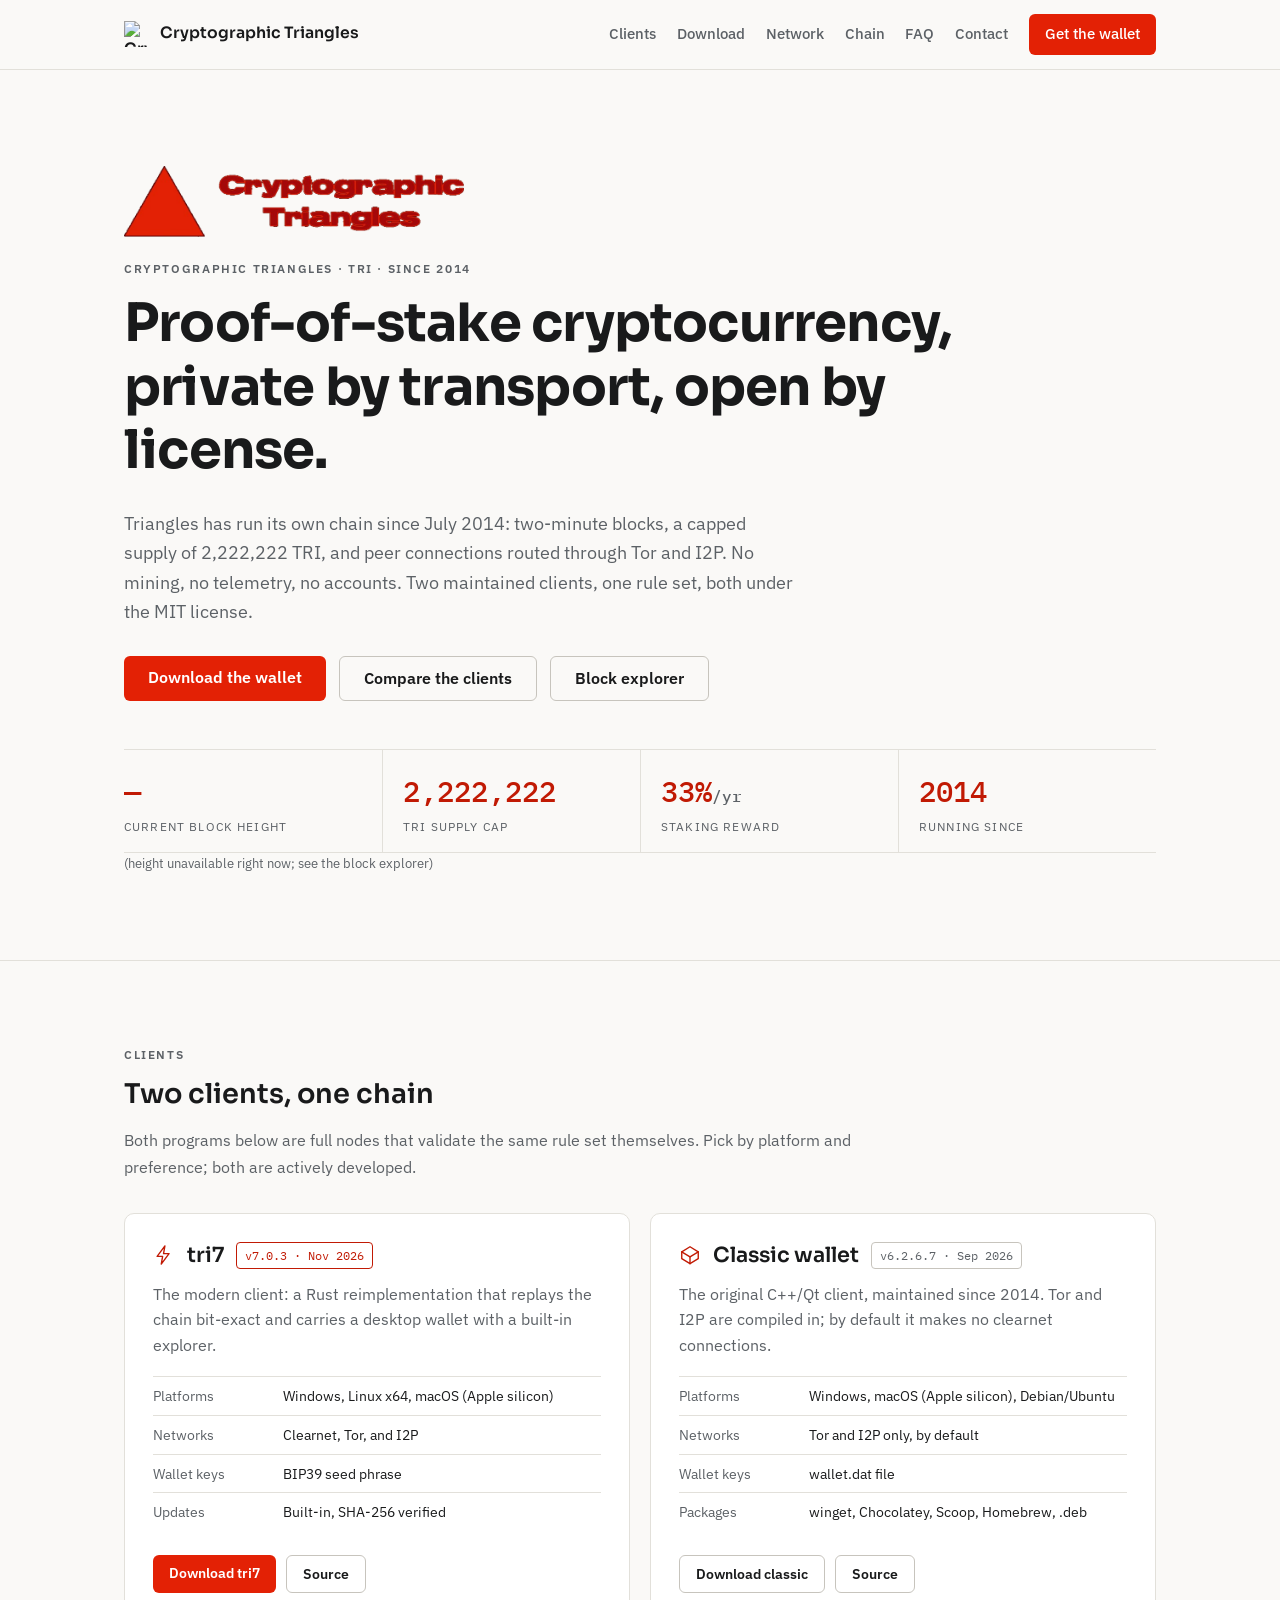
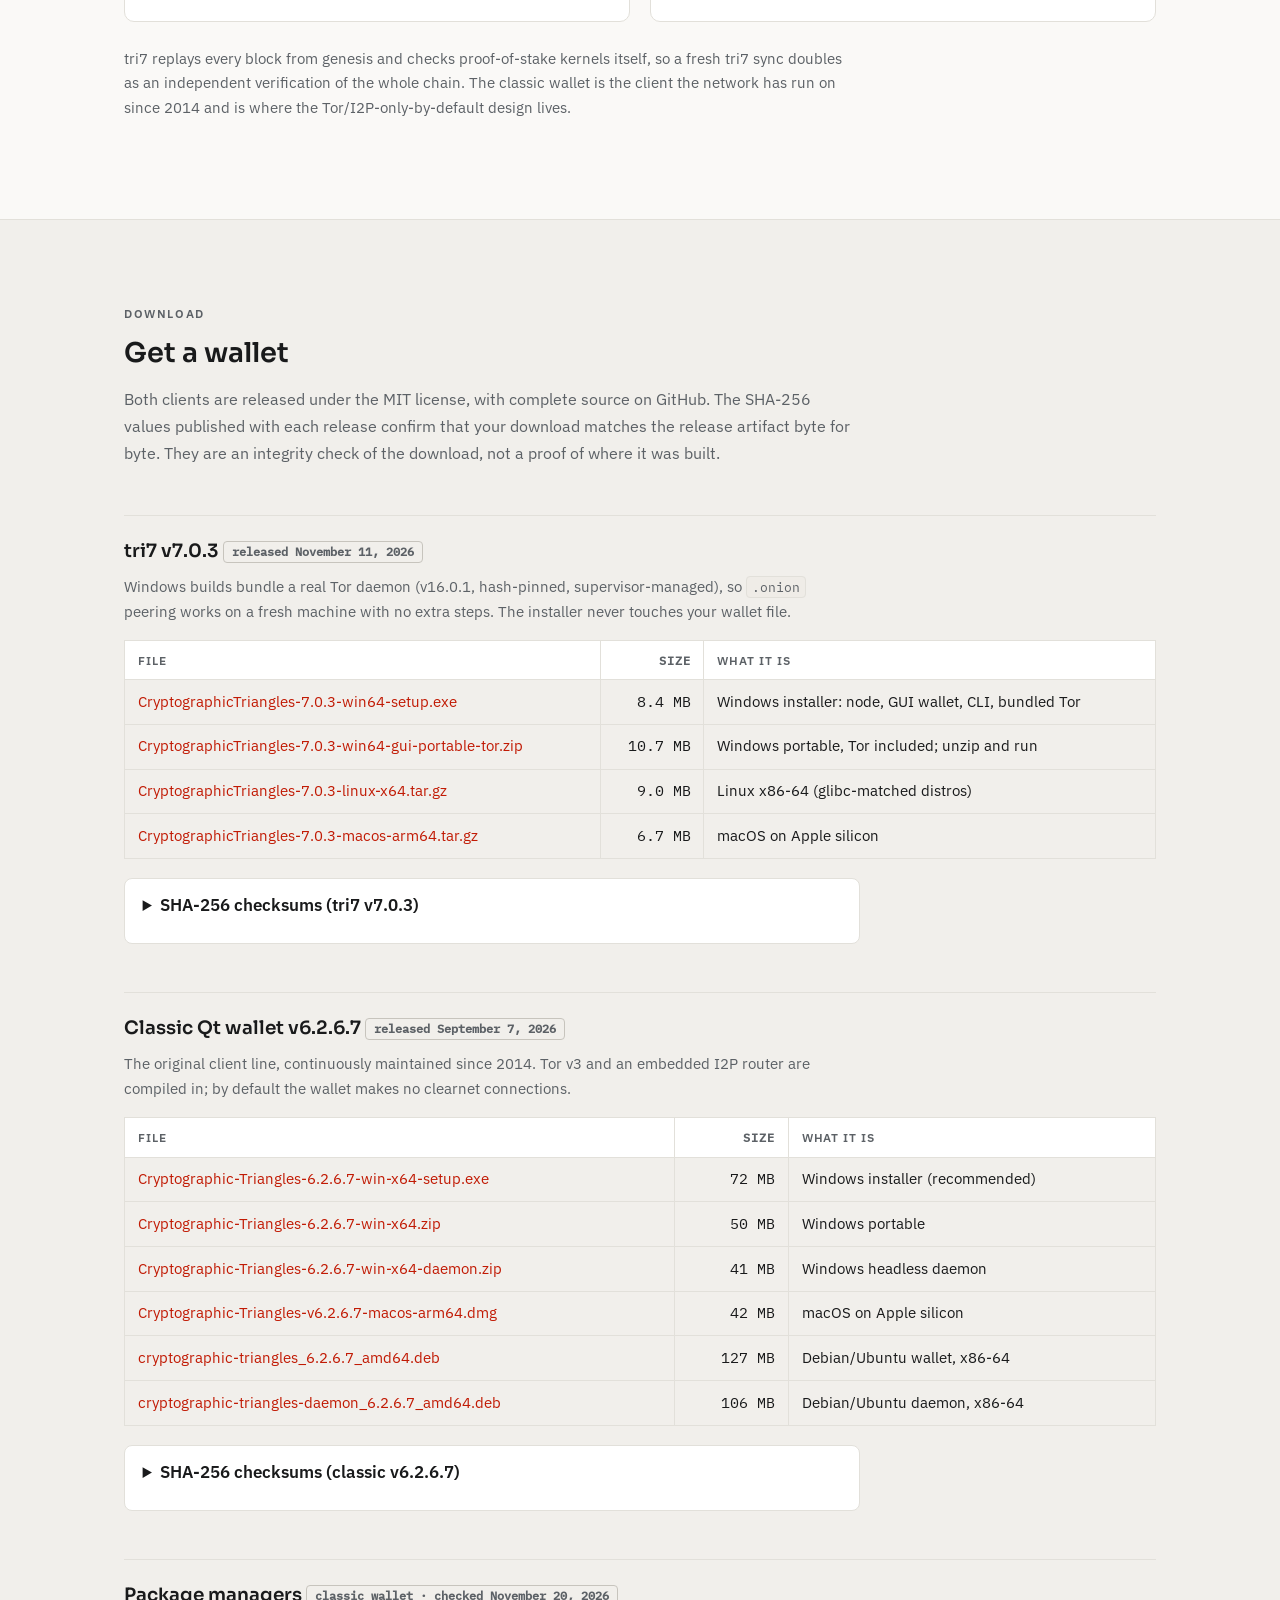
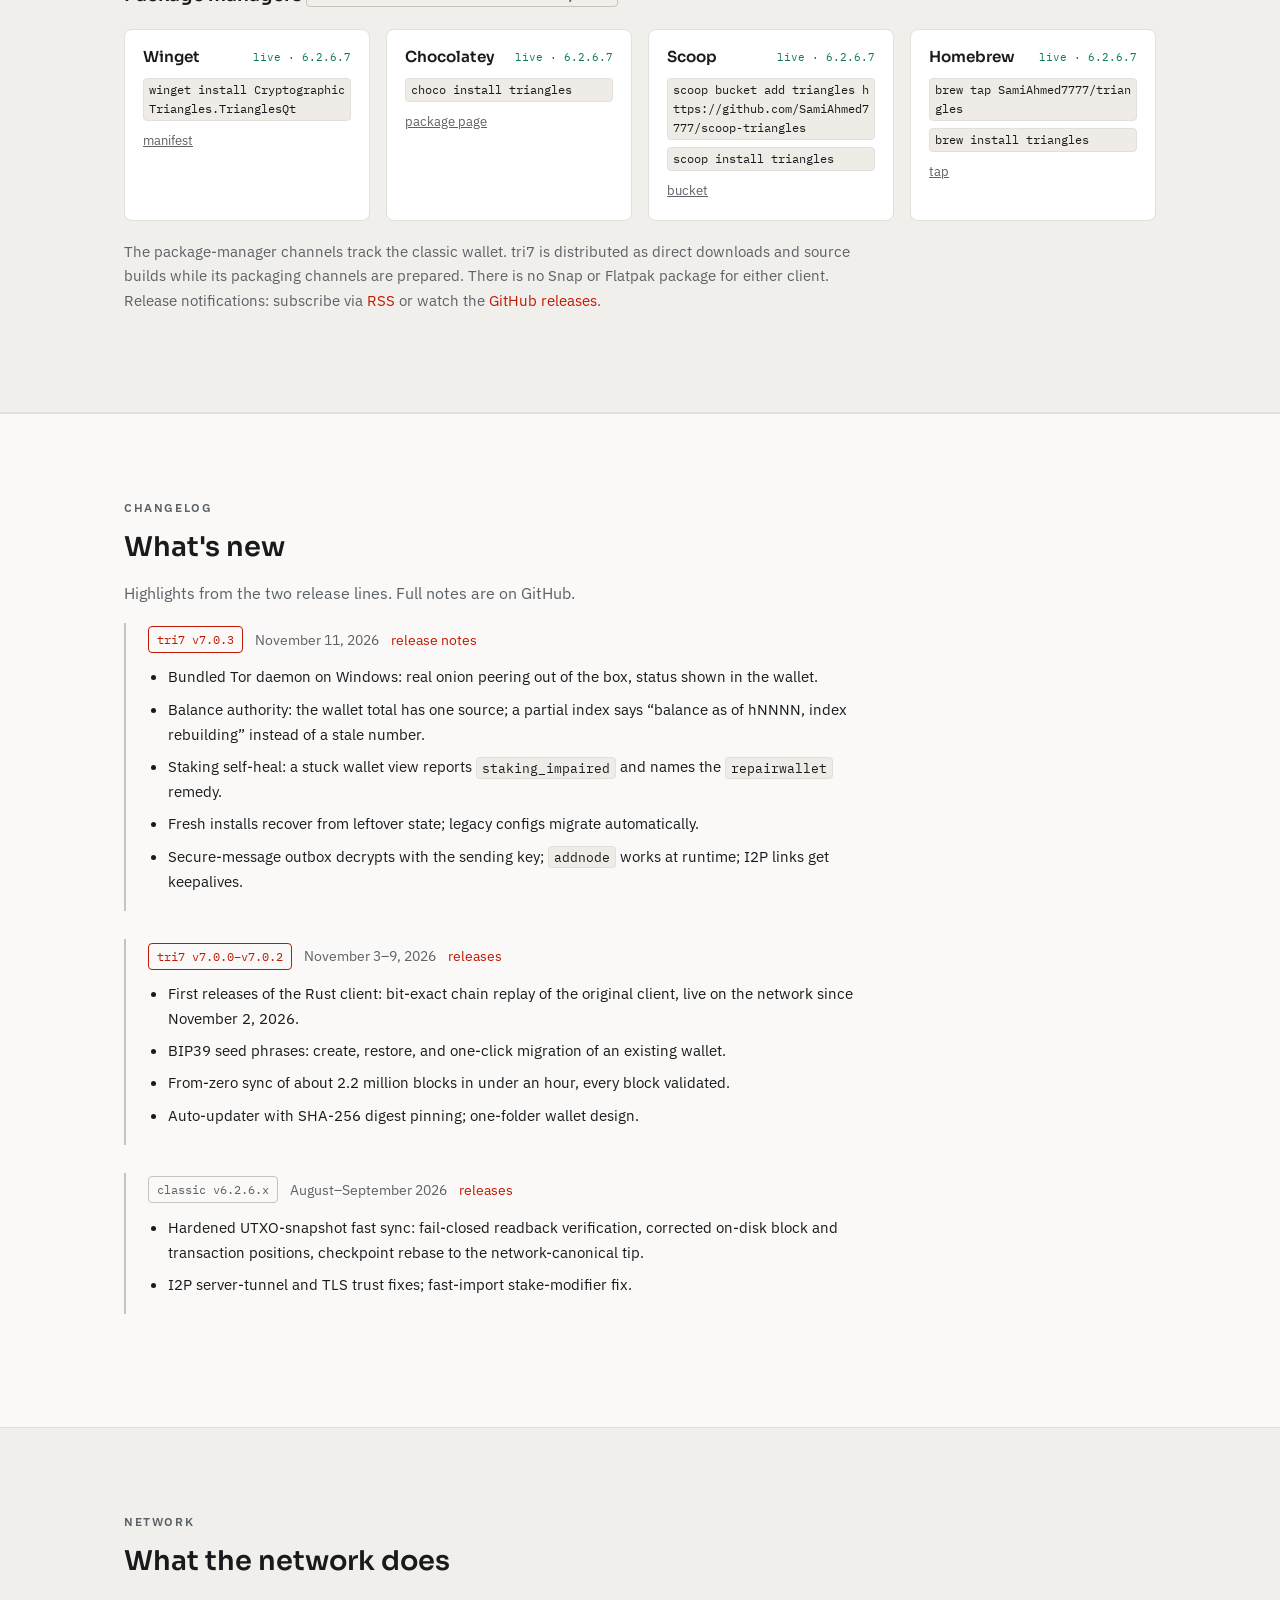
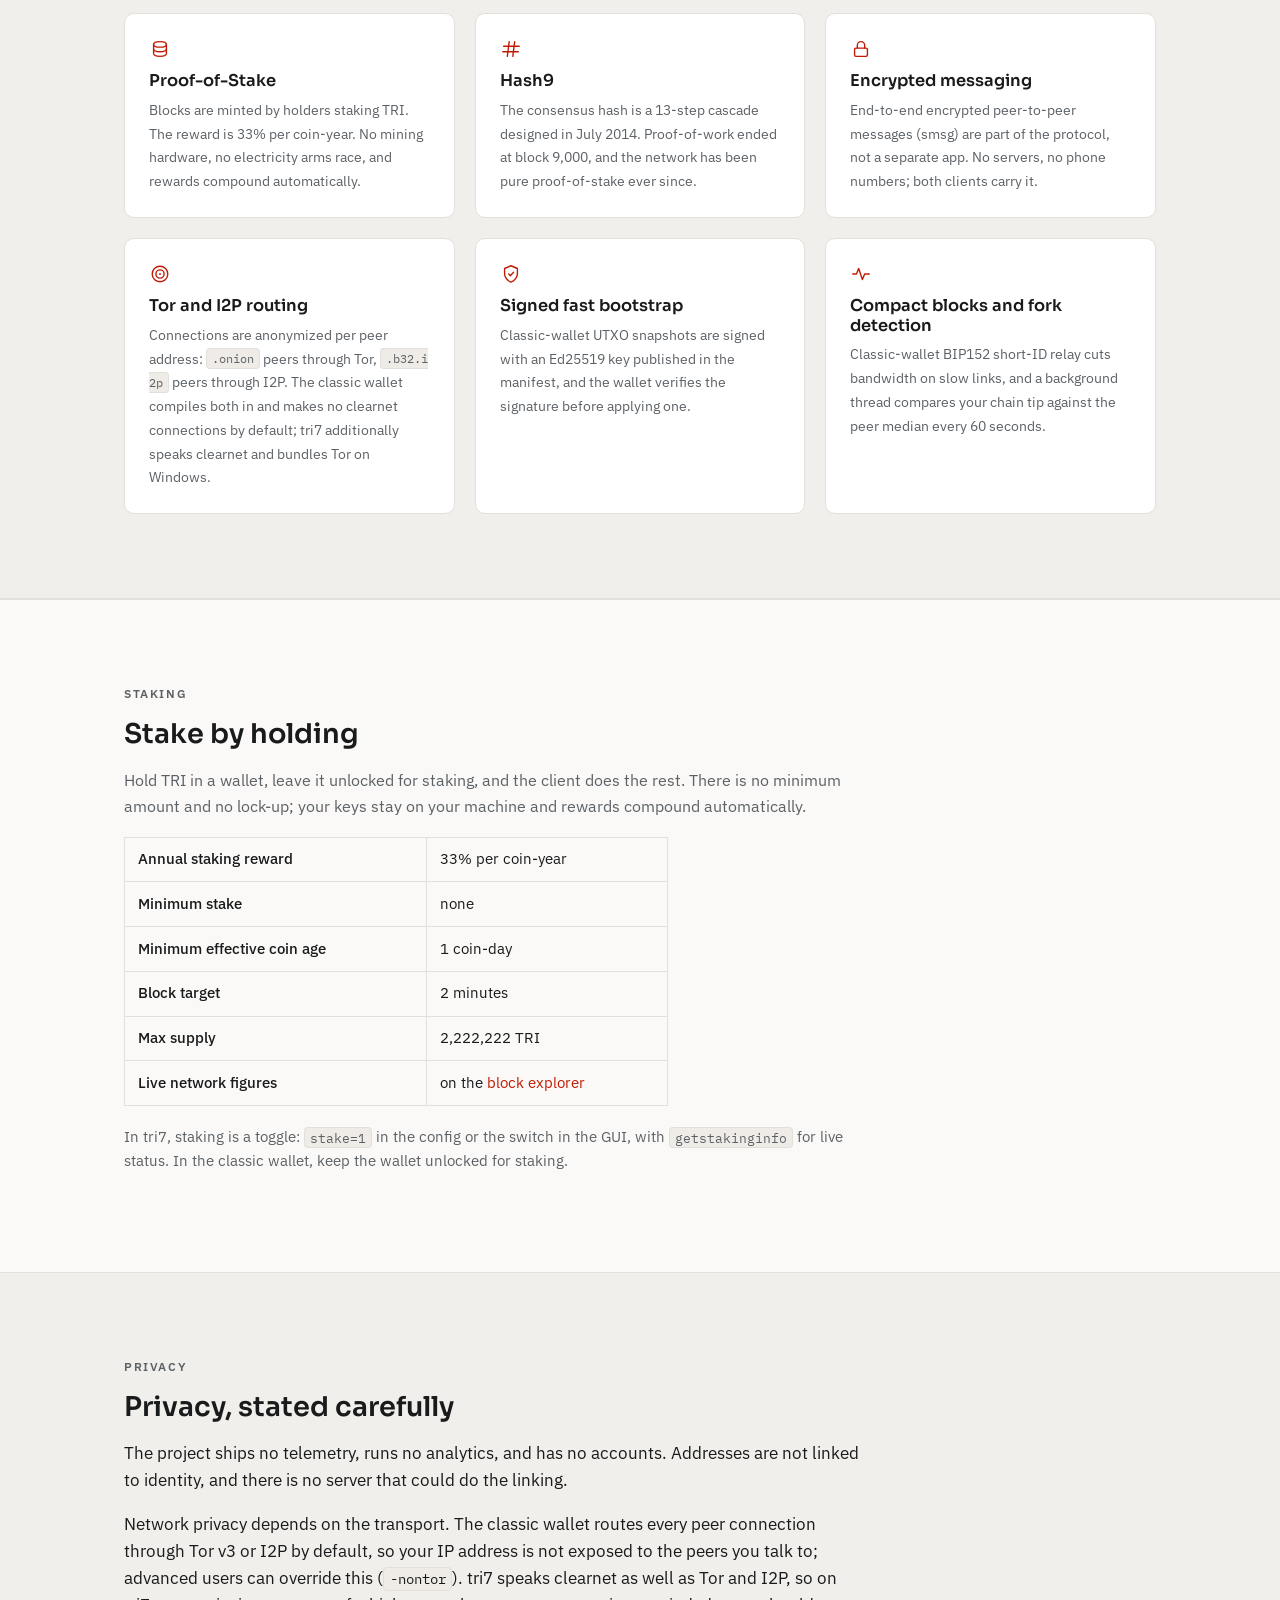
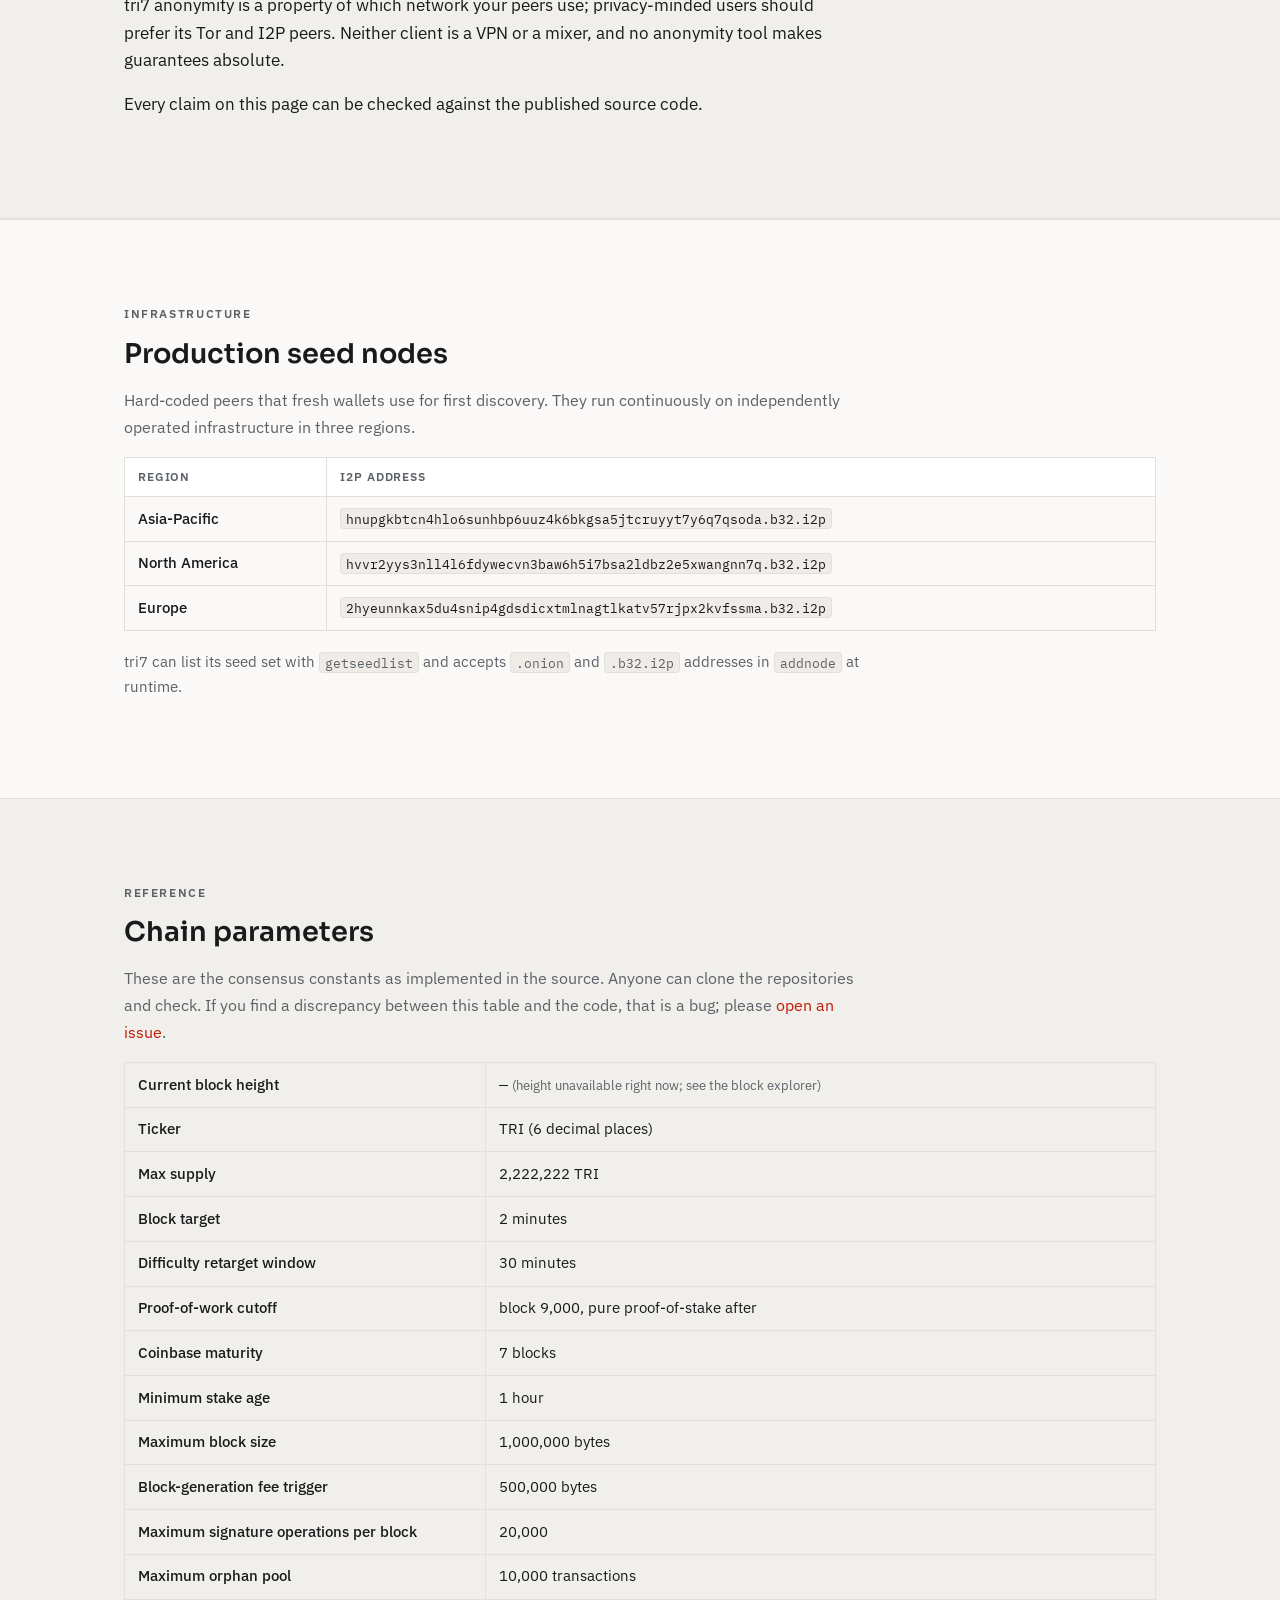
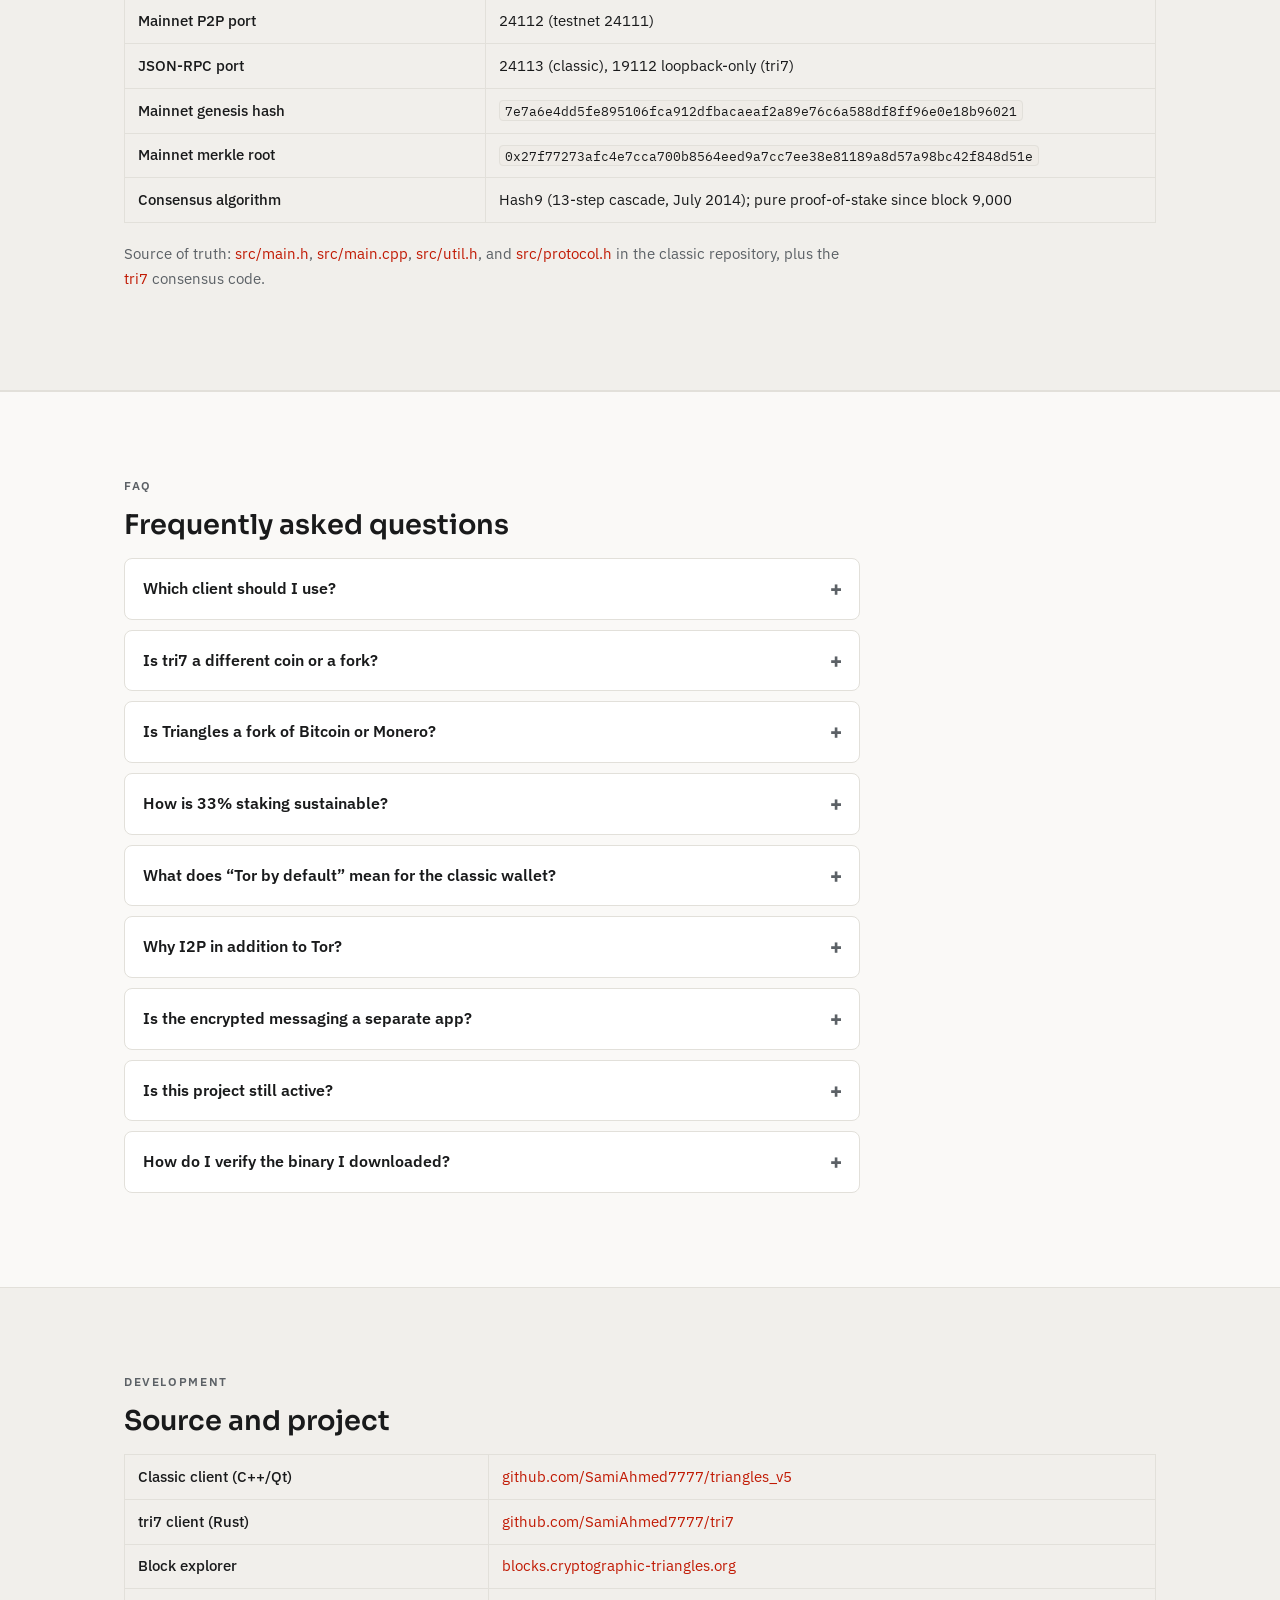
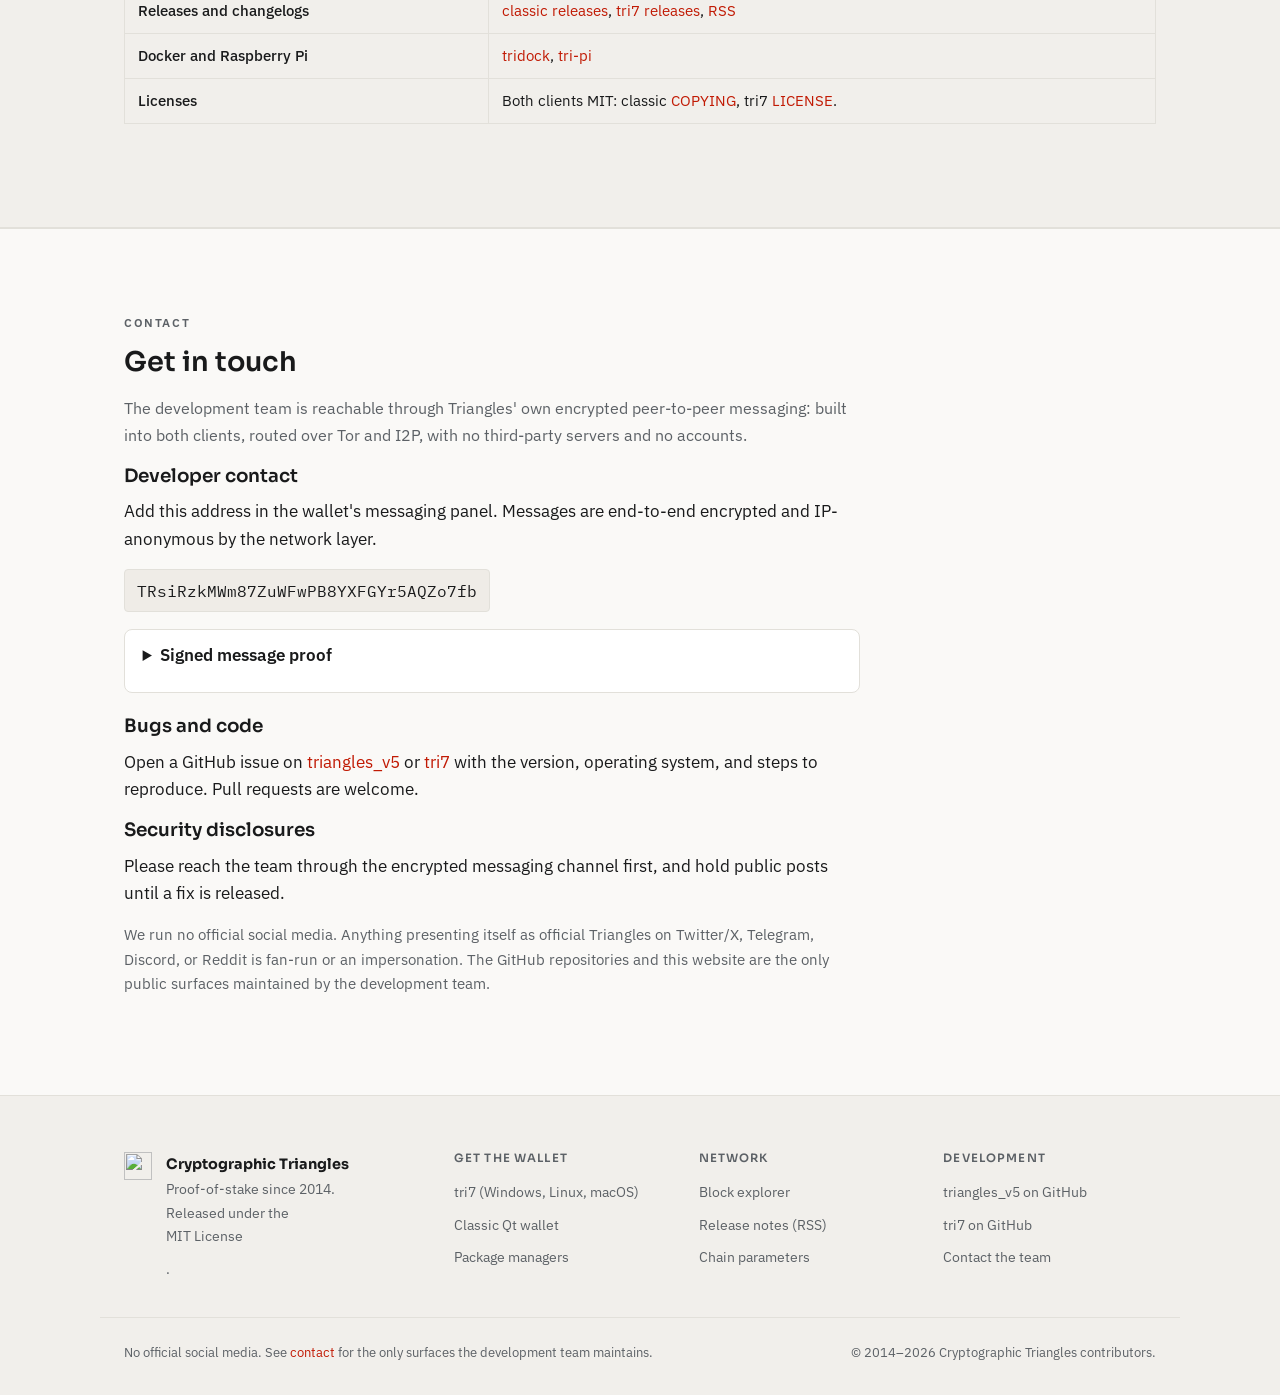
==== commit d42df44b: "[grade=A glm-5.3 stand-in r8, codex quota wall; override urn:ump:uablzam5umnlnkged6cj54nqmdzpkqs3ood" ====
--- a/index.html
+++ b/index.html
@@ -39,6 +39,8 @@
 
 <header class="hero" id="top">
   <div class="container">
+    <img class="hero-wordmark" src="/assets/wordmark.png"
+         alt="Cryptographic Triangles wordmark: a solid red triangle beside the project name, as used by the wallet" width="800" height="167">
     <p class="eyebrow">Cryptographic Triangles &middot; TRI &middot; since 2014</p>
     <h1>Proof-of-stake cryptocurrency,<br>private by transport, open by license.</h1>
     <p class="tagline">Triangles has run its own chain since July 2014: two-minute blocks, a capped
--- a/styles.css
+++ b/styles.css
@@ -154,6 +154,12 @@
 .nav-inner { display: flex; align-items: center; justify-content: space-between; gap: 1rem; padding-top: 14px; padding-bottom: 14px; }
 .brand { display: flex; align-items: center; gap: 10px; color: var(--text); font-family: "Sora", sans-serif; font-weight: 600; font-size: 0.98rem; }
 .brand:hover { color: var(--text); text-decoration: none; }
+.hero-wordmark {
+  display: block;
+  height: auto;
+  width: min(340px, 72vw);
+  margin-bottom: 1.4rem;
+}
 .nav-links { display: flex; align-items: center; gap: 1.3rem; flex-wrap: wrap; }
 .nav-links a { color: var(--muted); font-size: 0.93rem; font-weight: 500; }
 .nav-links a:hover { color: var(--text); text-decoration: none; }
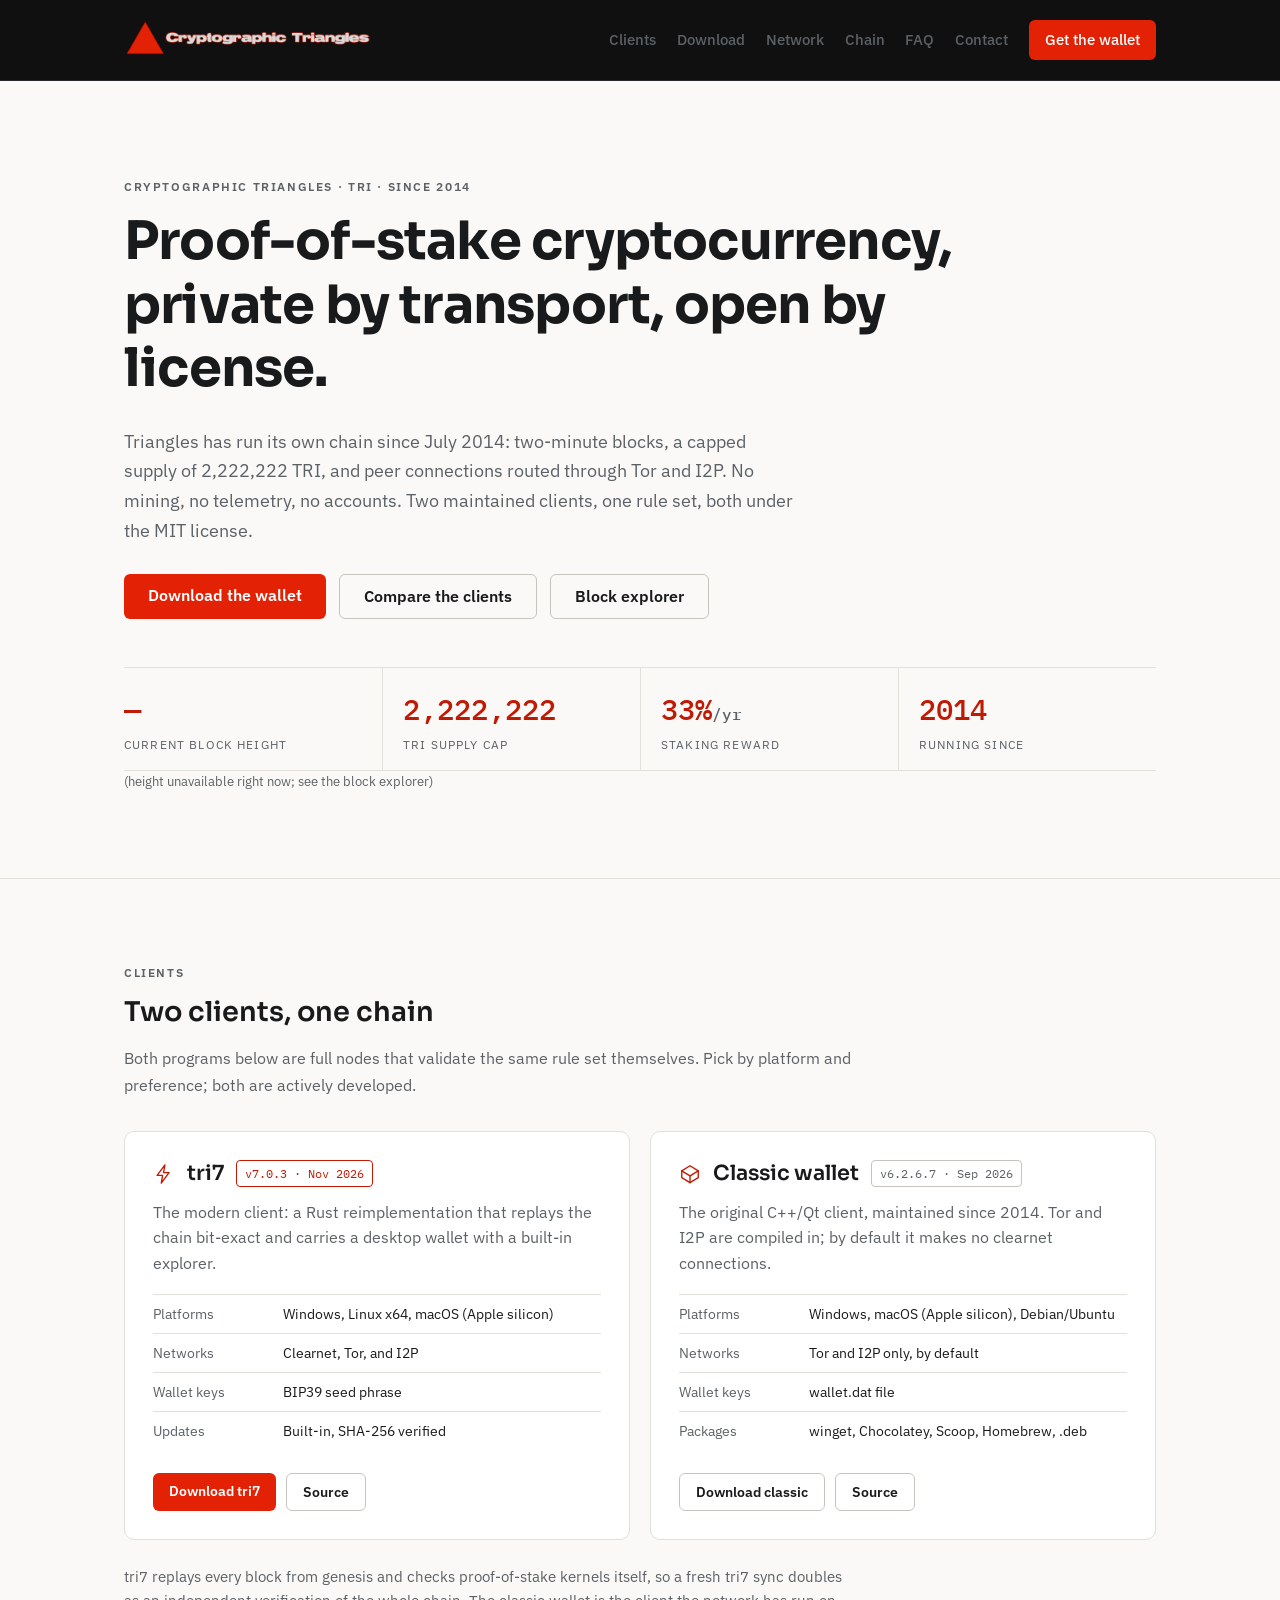
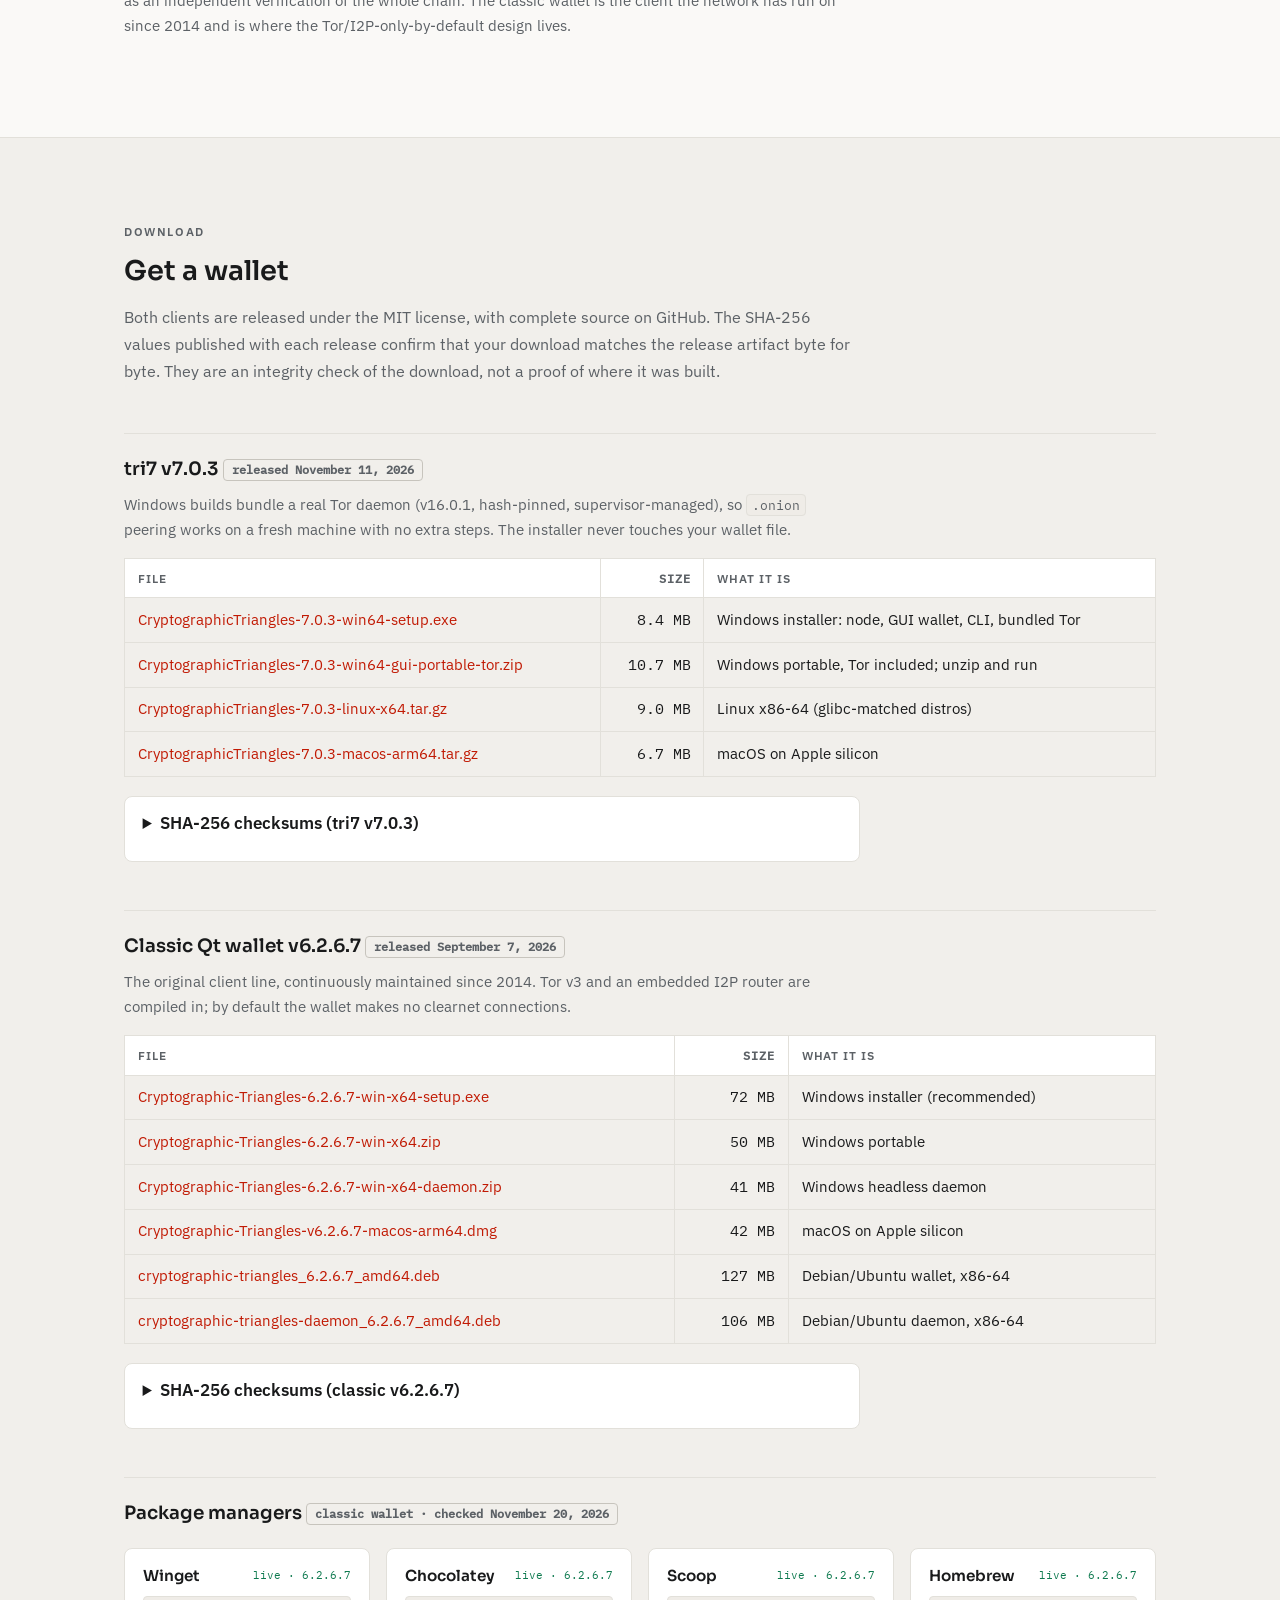
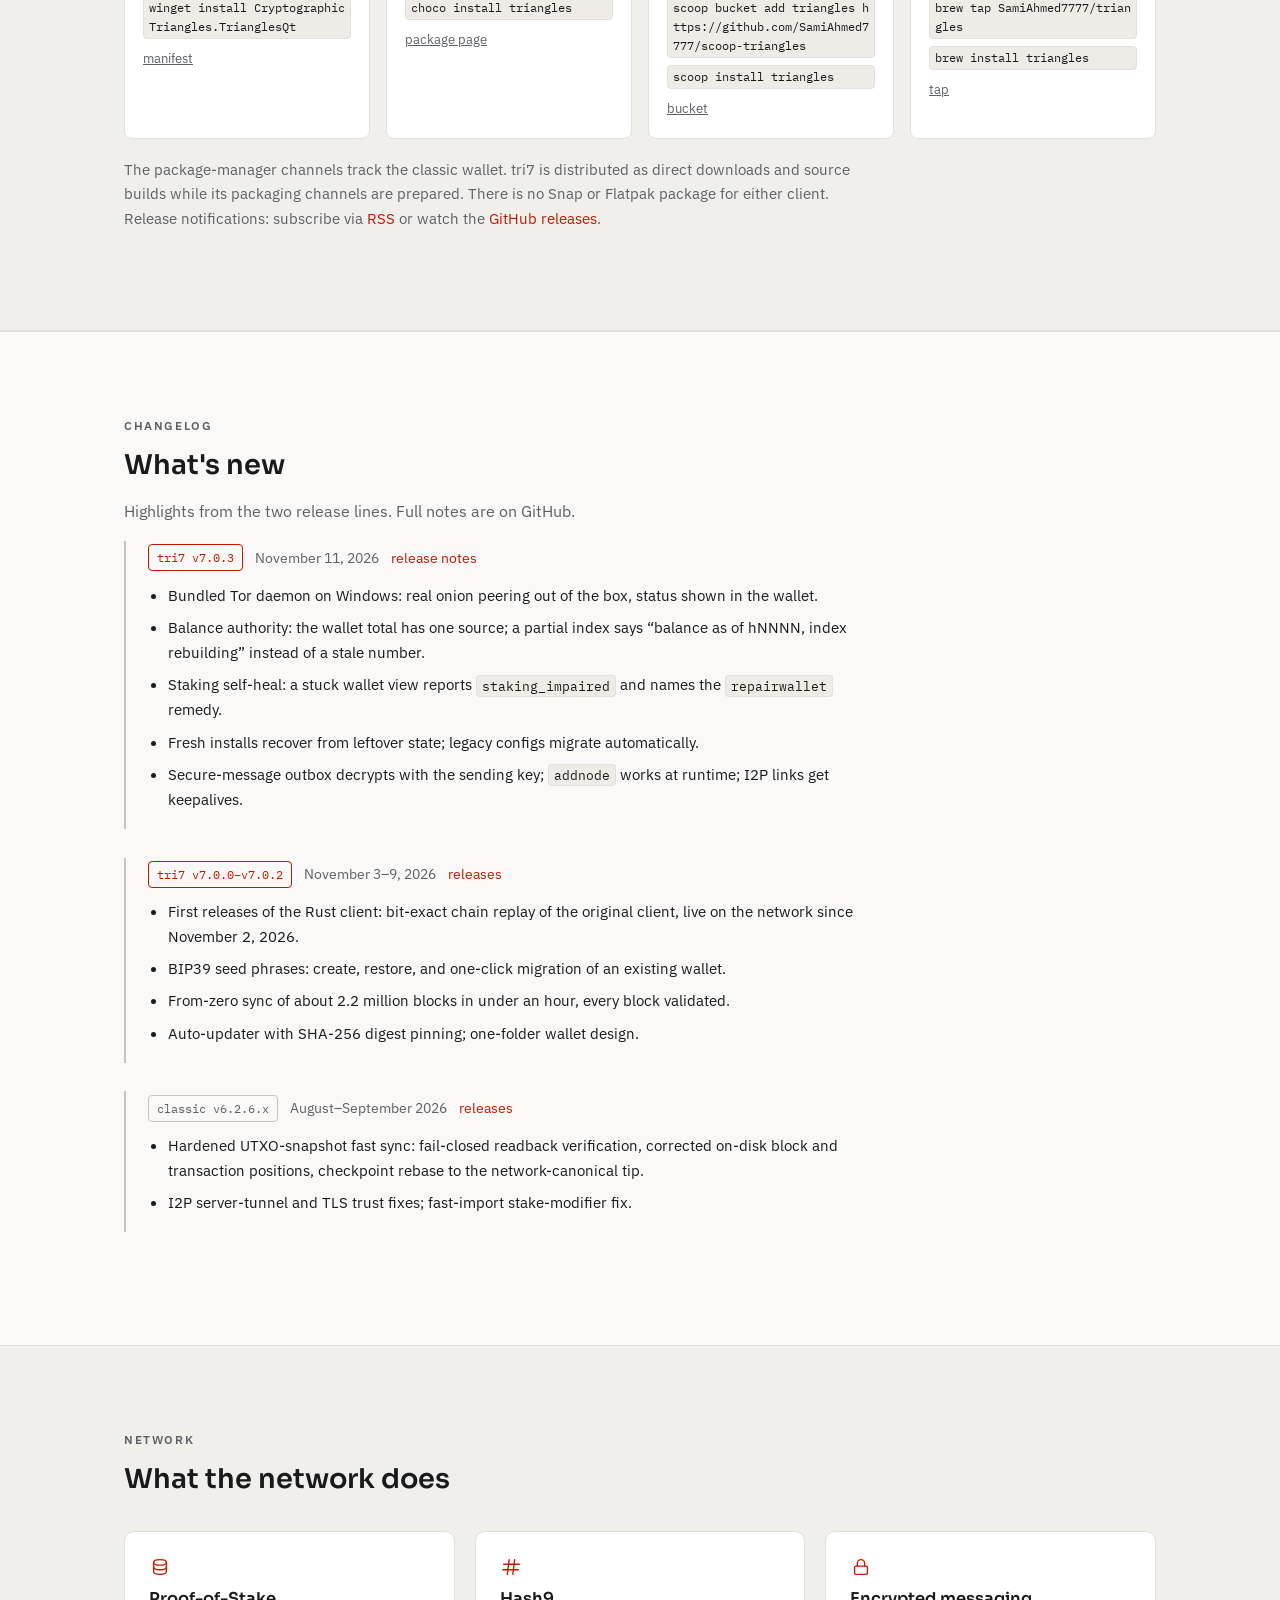
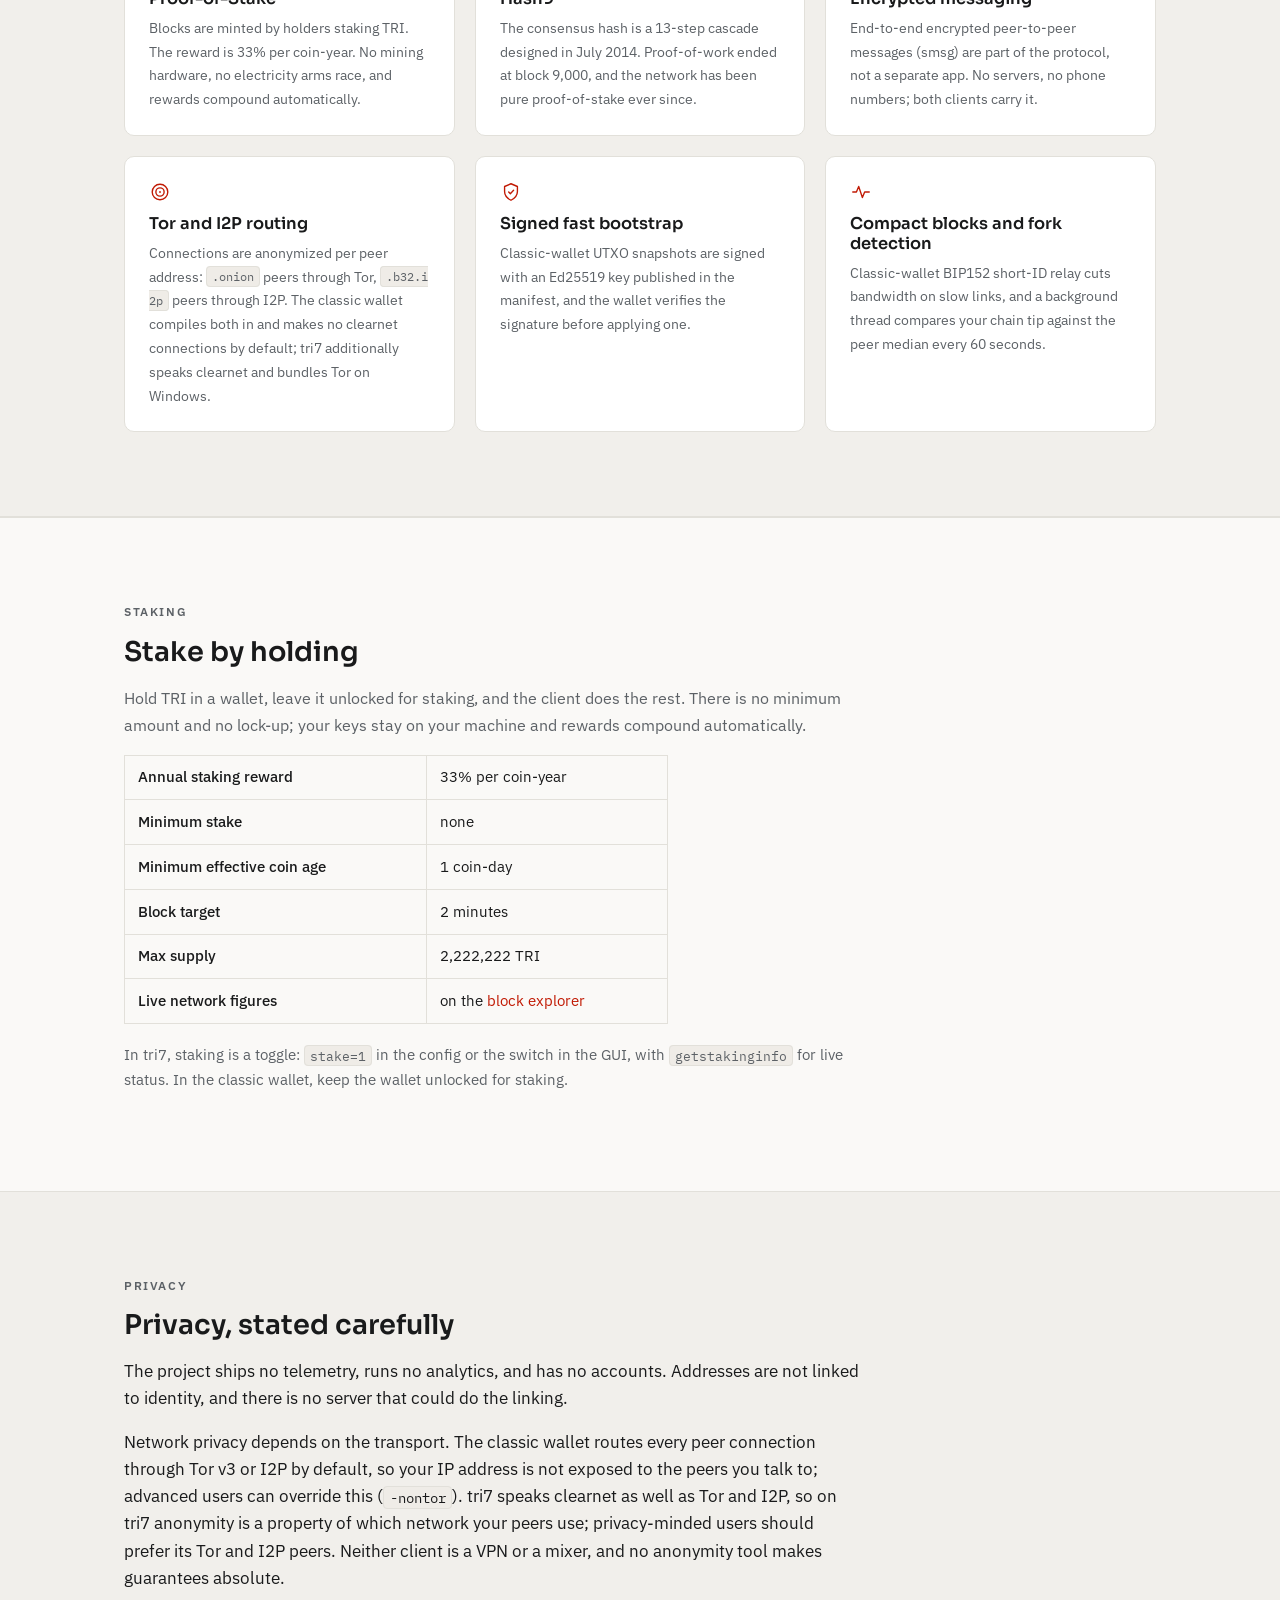
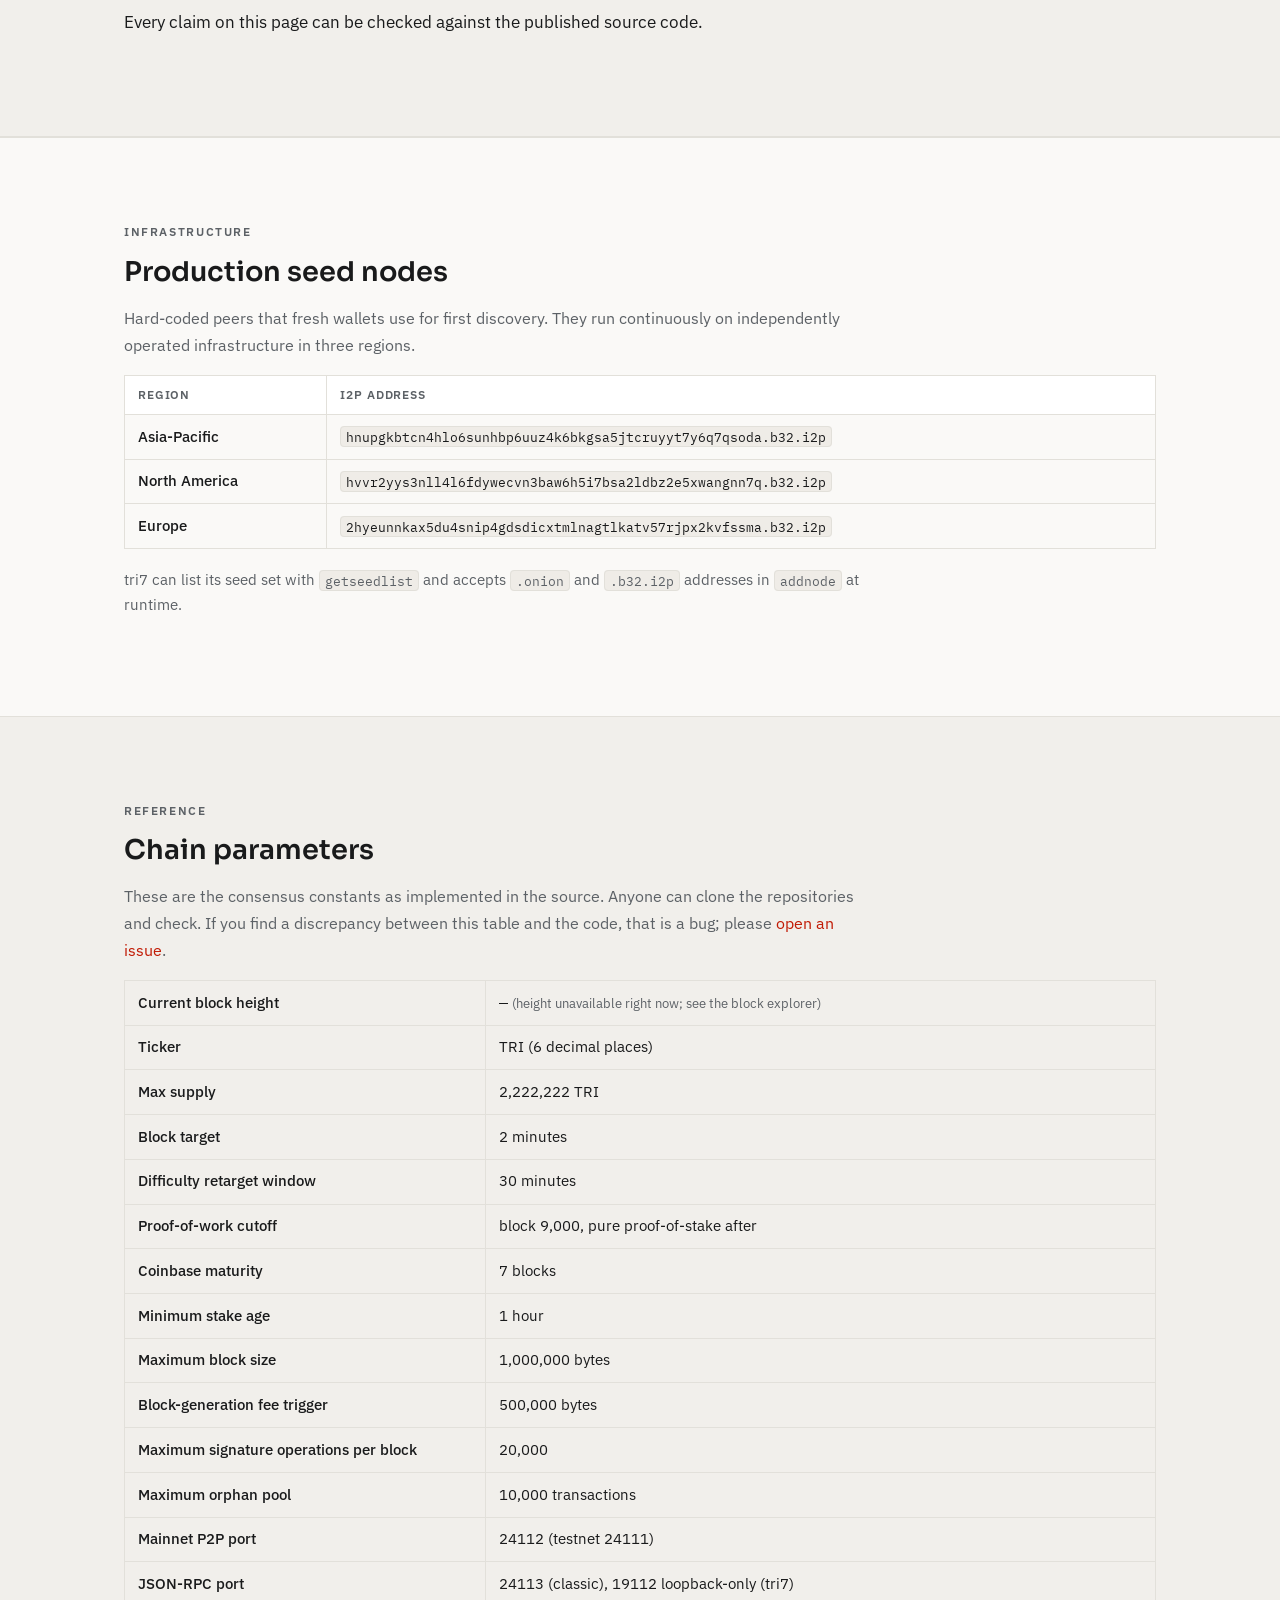
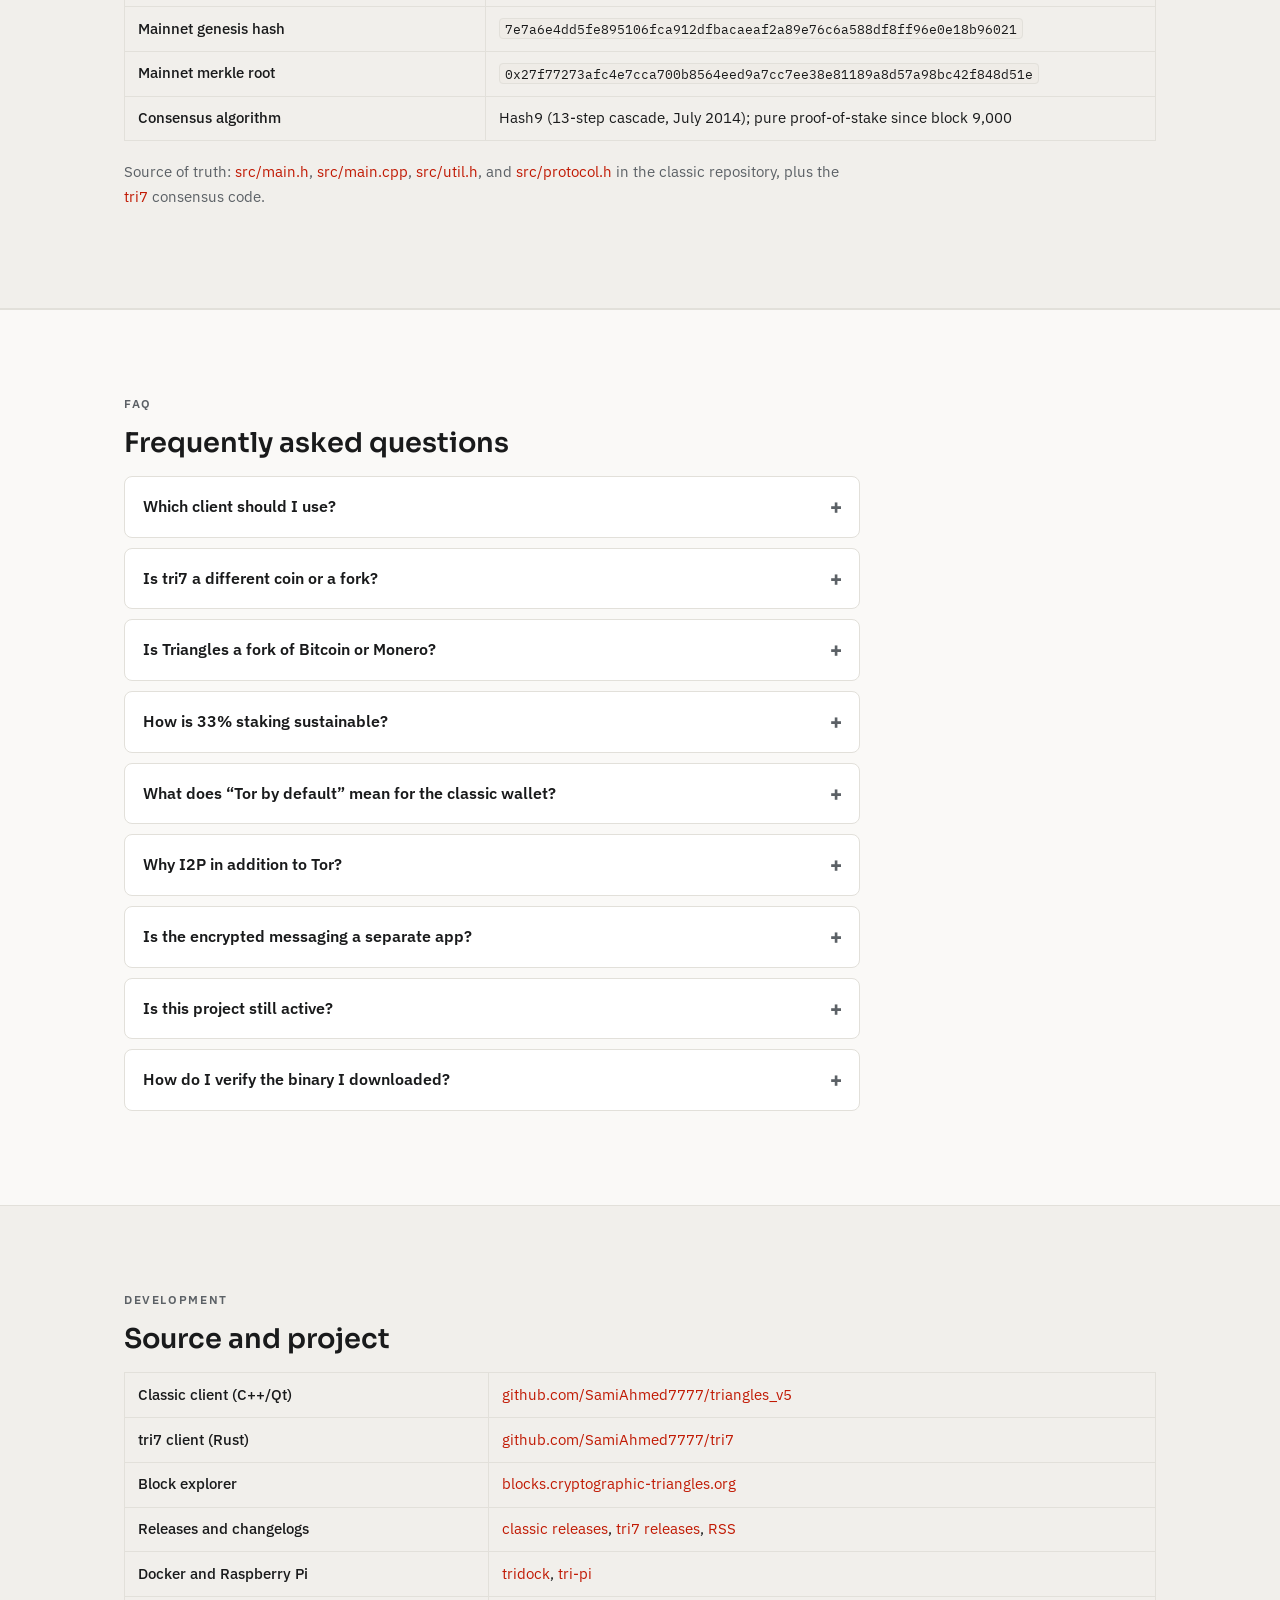
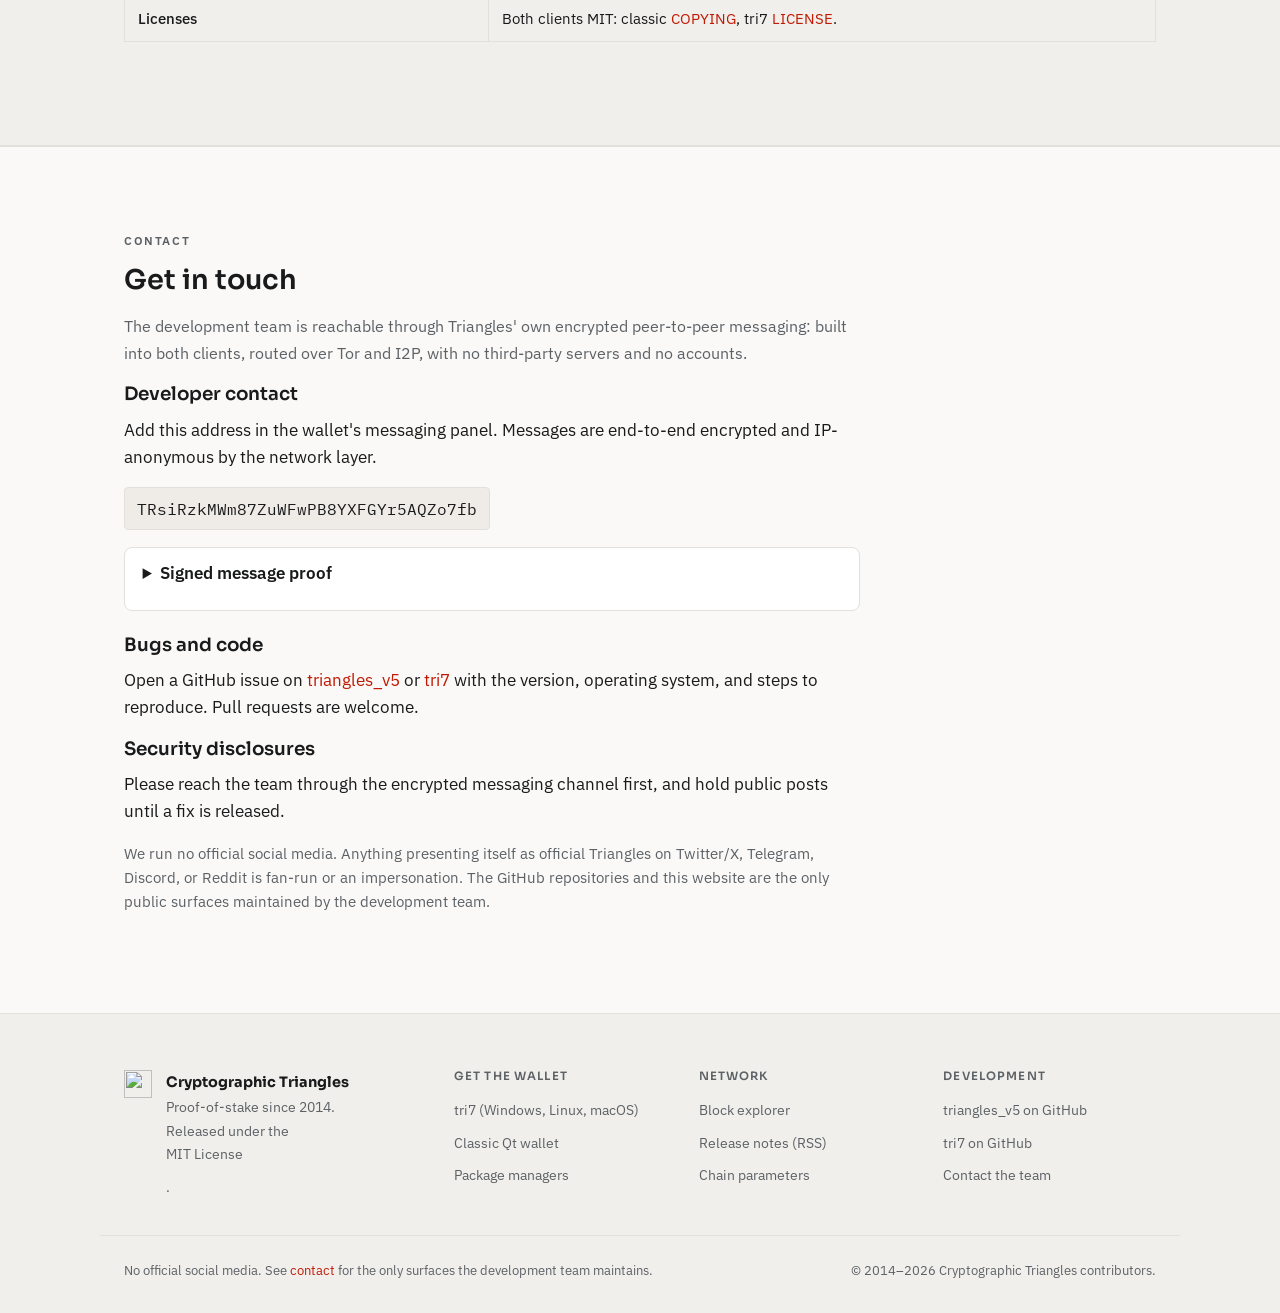
==== commit 0b7136fb: "[grade=A glm-5.3 stand-in r10, codex quota wall; override urn:ump:uablzam5umnlnkged6cj54nqmdzpkqs3oo" ====
--- a/index.html
+++ b/index.html
@@ -21,9 +21,9 @@
 
 <nav class="topnav">
   <div class="container nav-inner">
-    <a class="brand" href="#top">
-      <img src="/logo-256.png" width="26" height="26" alt="Cryptographic Triangles logo">
-      <span class="brand-name">Cryptographic Triangles</span>
+    <a class="brand" href="#top" aria-label="Cryptographic Triangles — home">
+      <img class="brand-wordmark" src="/assets/brand-header-white.png"
+           alt="Cryptographic Triangles wordmark: a red triangle beside Cryptographic Triangles in white letters with a red outline" width="1199" height="252">
     </a>
     <div class="nav-links">
       <a href="#clients">Clients</a>
@@ -39,8 +39,6 @@
 
 <header class="hero" id="top">
   <div class="container">
-    <img class="hero-wordmark" src="/assets/wordmark.png"
-         alt="Cryptographic Triangles wordmark: a solid red triangle beside the project name, as used by the wallet" width="800" height="167">
     <p class="eyebrow">Cryptographic Triangles &middot; TRI &middot; since 2014</p>
     <h1>Proof-of-stake cryptocurrency,<br>private by transport, open by license.</h1>
     <p class="tagline">Triangles has run its own chain since July 2014: two-minute blocks, a capped
--- a/styles.css
+++ b/styles.css
@@ -146,20 +146,21 @@
 .fineprint { color: var(--muted); font-size: 0.82rem; }
 
 /* ---------- nav ---------- */
+/* The nav stays dark in both color schemes: the header wordmark is the
+   wallet's white-on-transparent artwork ("white with red outline") and the
+   wallet paints its own header black — white letters need the dark surface. */
 .topnav {
   position: sticky; top: 0; z-index: 20;
-  background: var(--bg);
-  border-bottom: 1px solid var(--border);
+  background: #101010;
+  border-bottom: 1px solid #26282c;
+}
+@media (prefers-color-scheme: light) {
+  .topnav { background: #101010; border-bottom-color: #26282c; }
 }
 .nav-inner { display: flex; align-items: center; justify-content: space-between; gap: 1rem; padding-top: 14px; padding-bottom: 14px; }
-.brand { display: flex; align-items: center; gap: 10px; color: var(--text); font-family: "Sora", sans-serif; font-weight: 600; font-size: 0.98rem; }
+.brand { display: flex; align-items: center; color: var(--text); text-decoration: none; }
 .brand:hover { color: var(--text); text-decoration: none; }
-.hero-wordmark {
-  display: block;
-  height: auto;
-  width: min(340px, 72vw);
-  margin-bottom: 1.4rem;
-}
+.brand-wordmark { height: 52px; width: auto; display: block; }
 .nav-links { display: flex; align-items: center; gap: 1.3rem; flex-wrap: wrap; }
 .nav-links a { color: var(--muted); font-size: 0.93rem; font-weight: 500; }
 .nav-links a:hover { color: var(--text); text-decoration: none; }
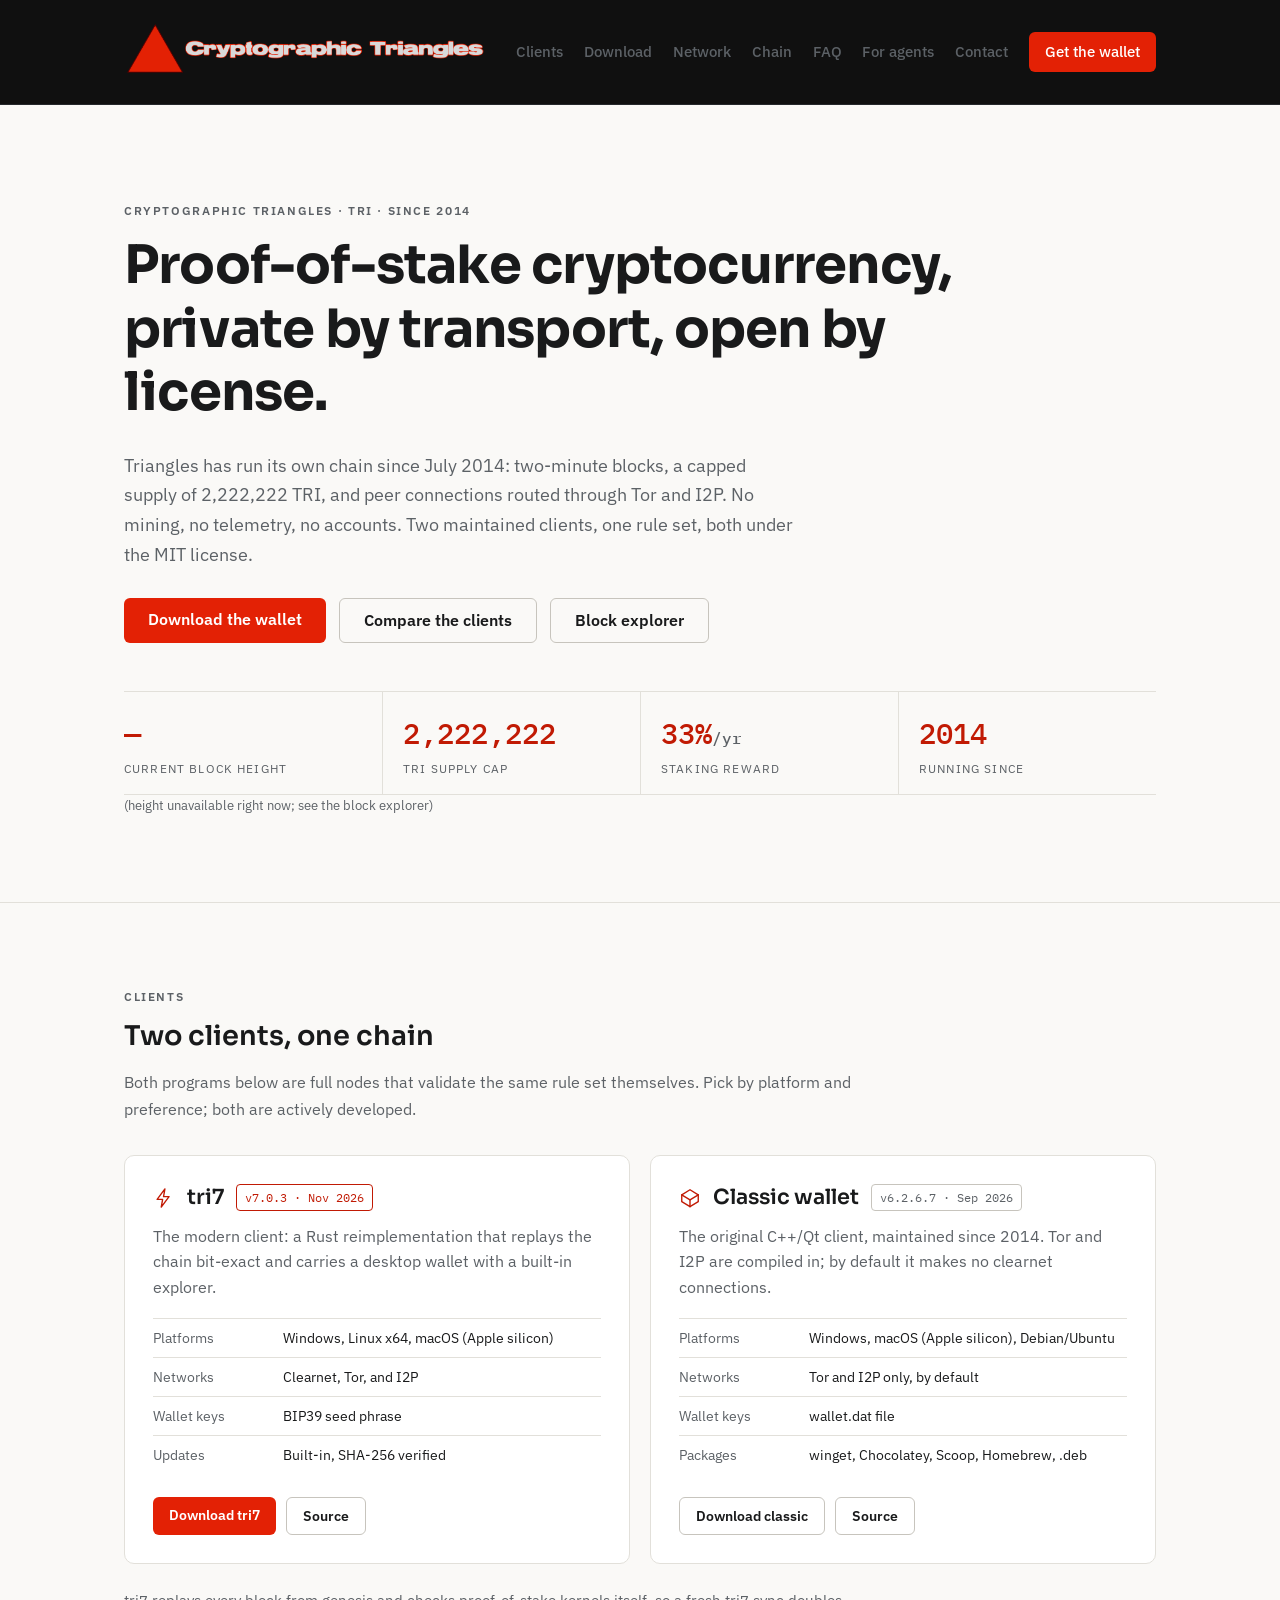
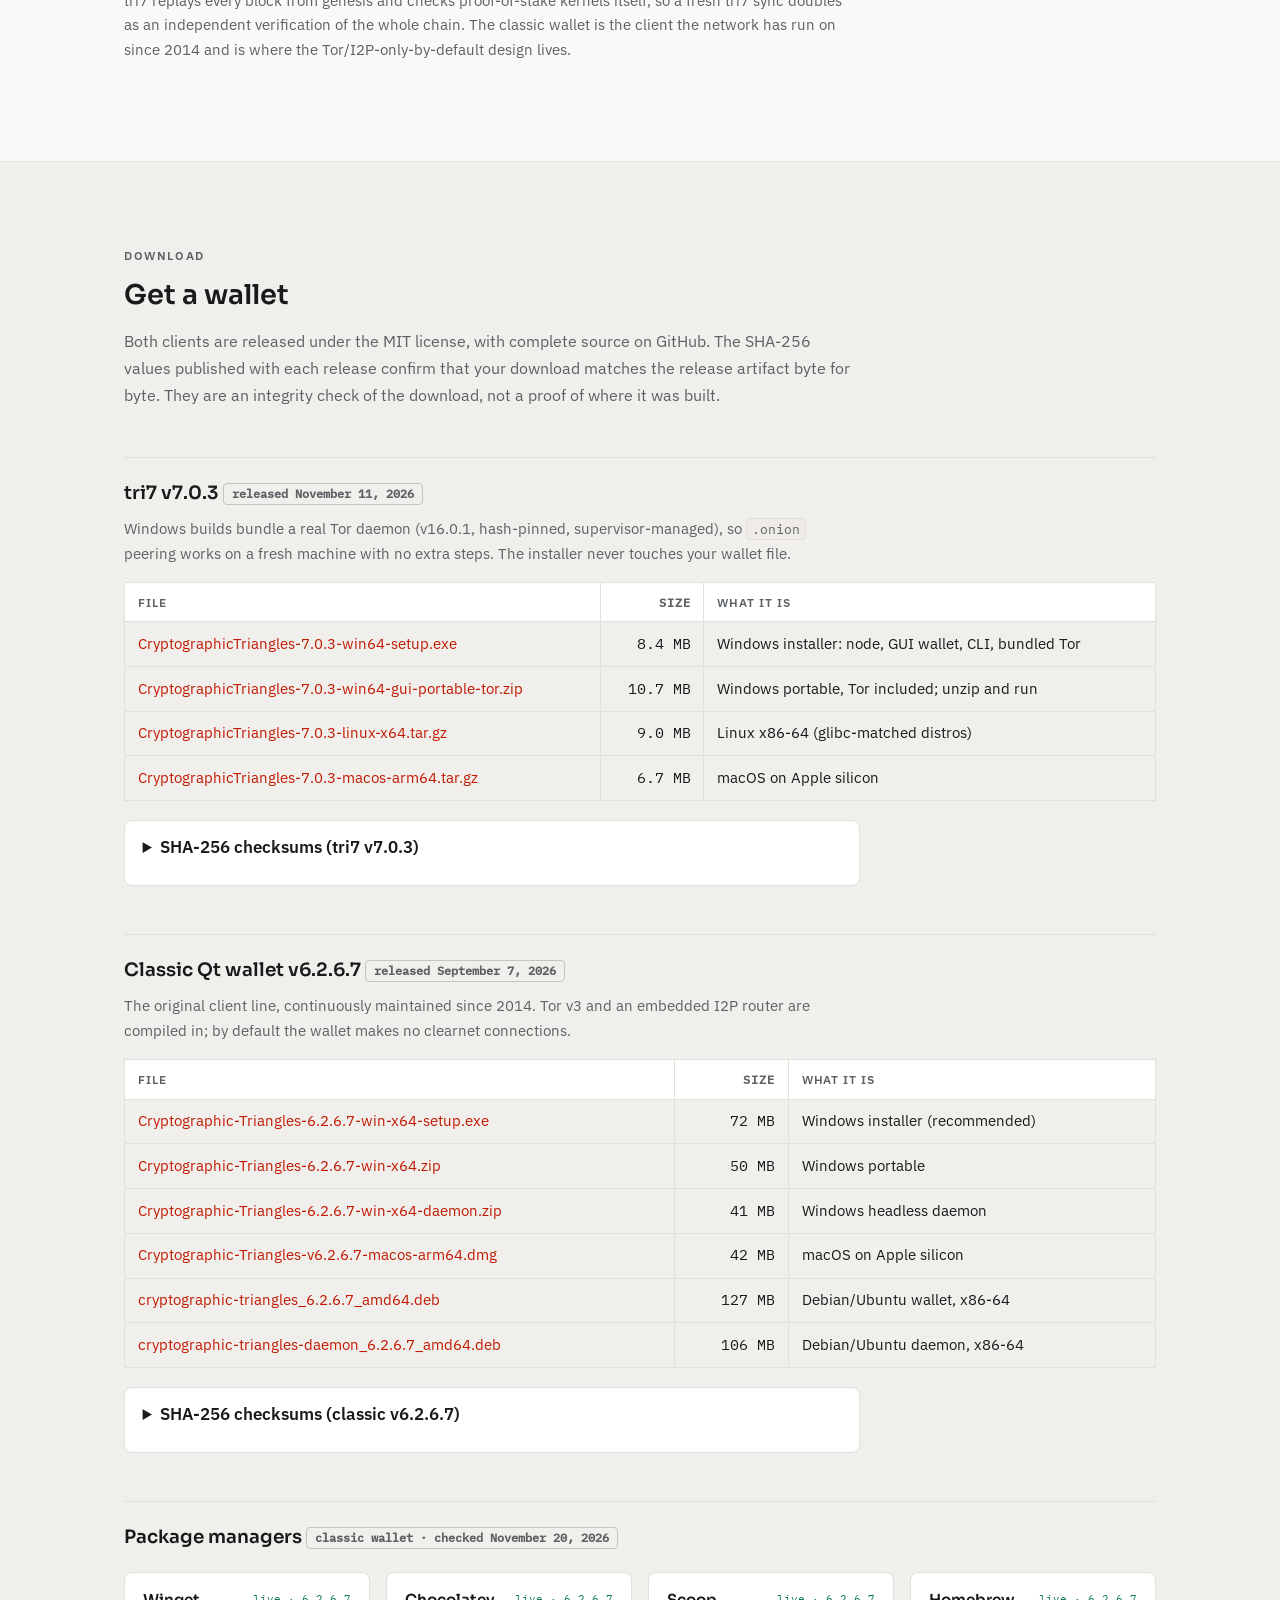
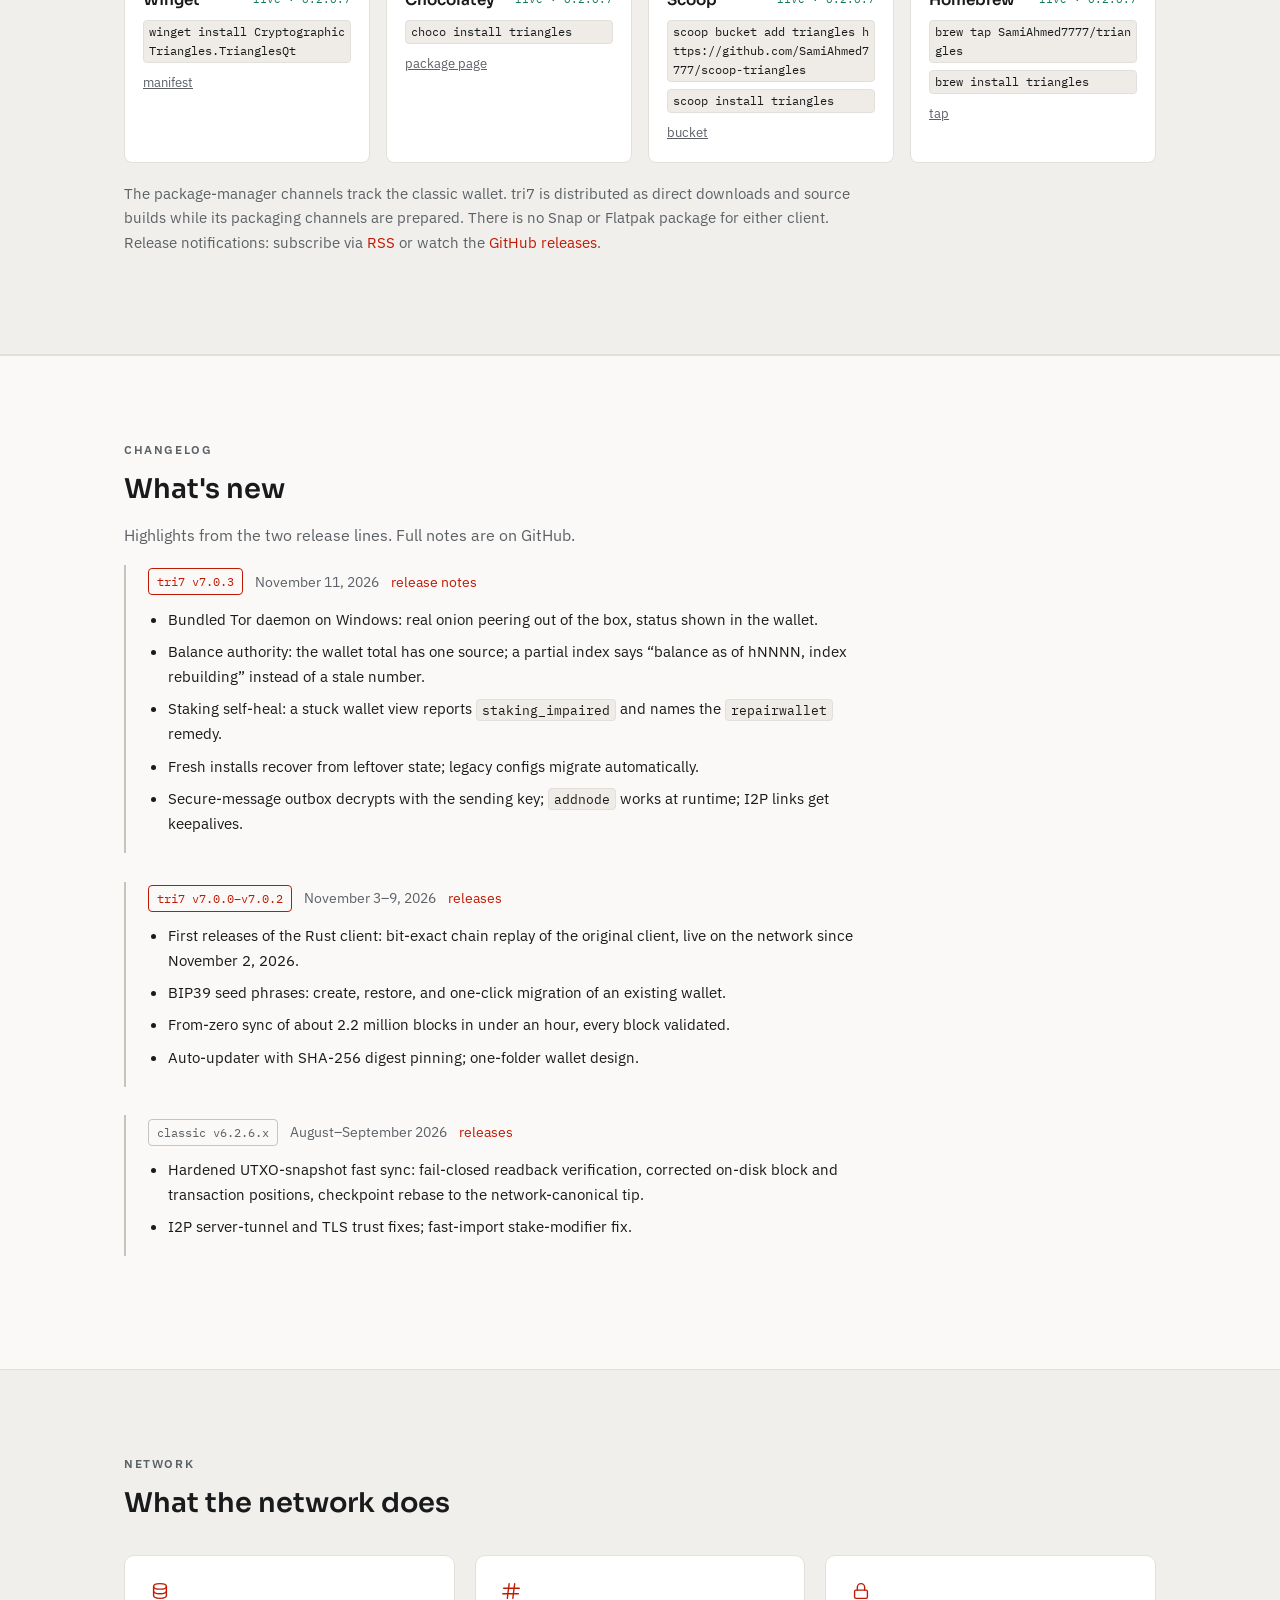
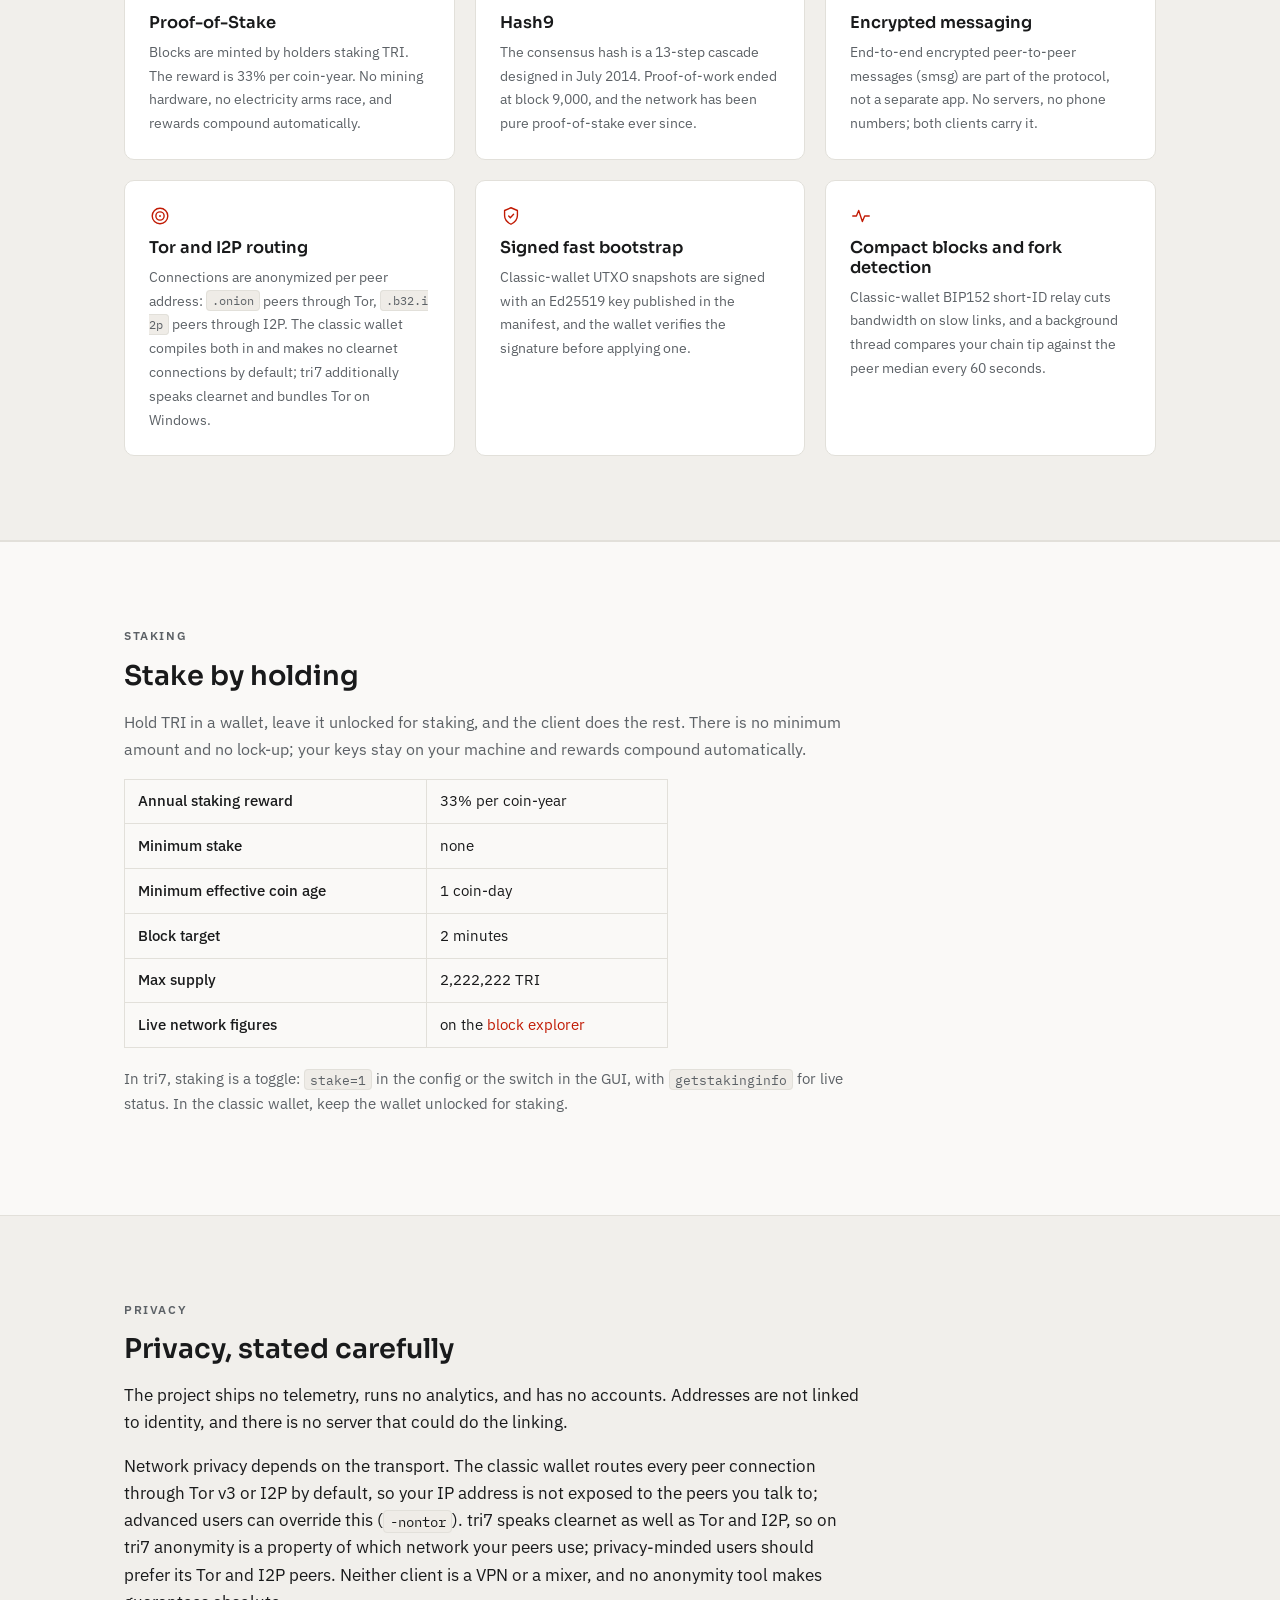
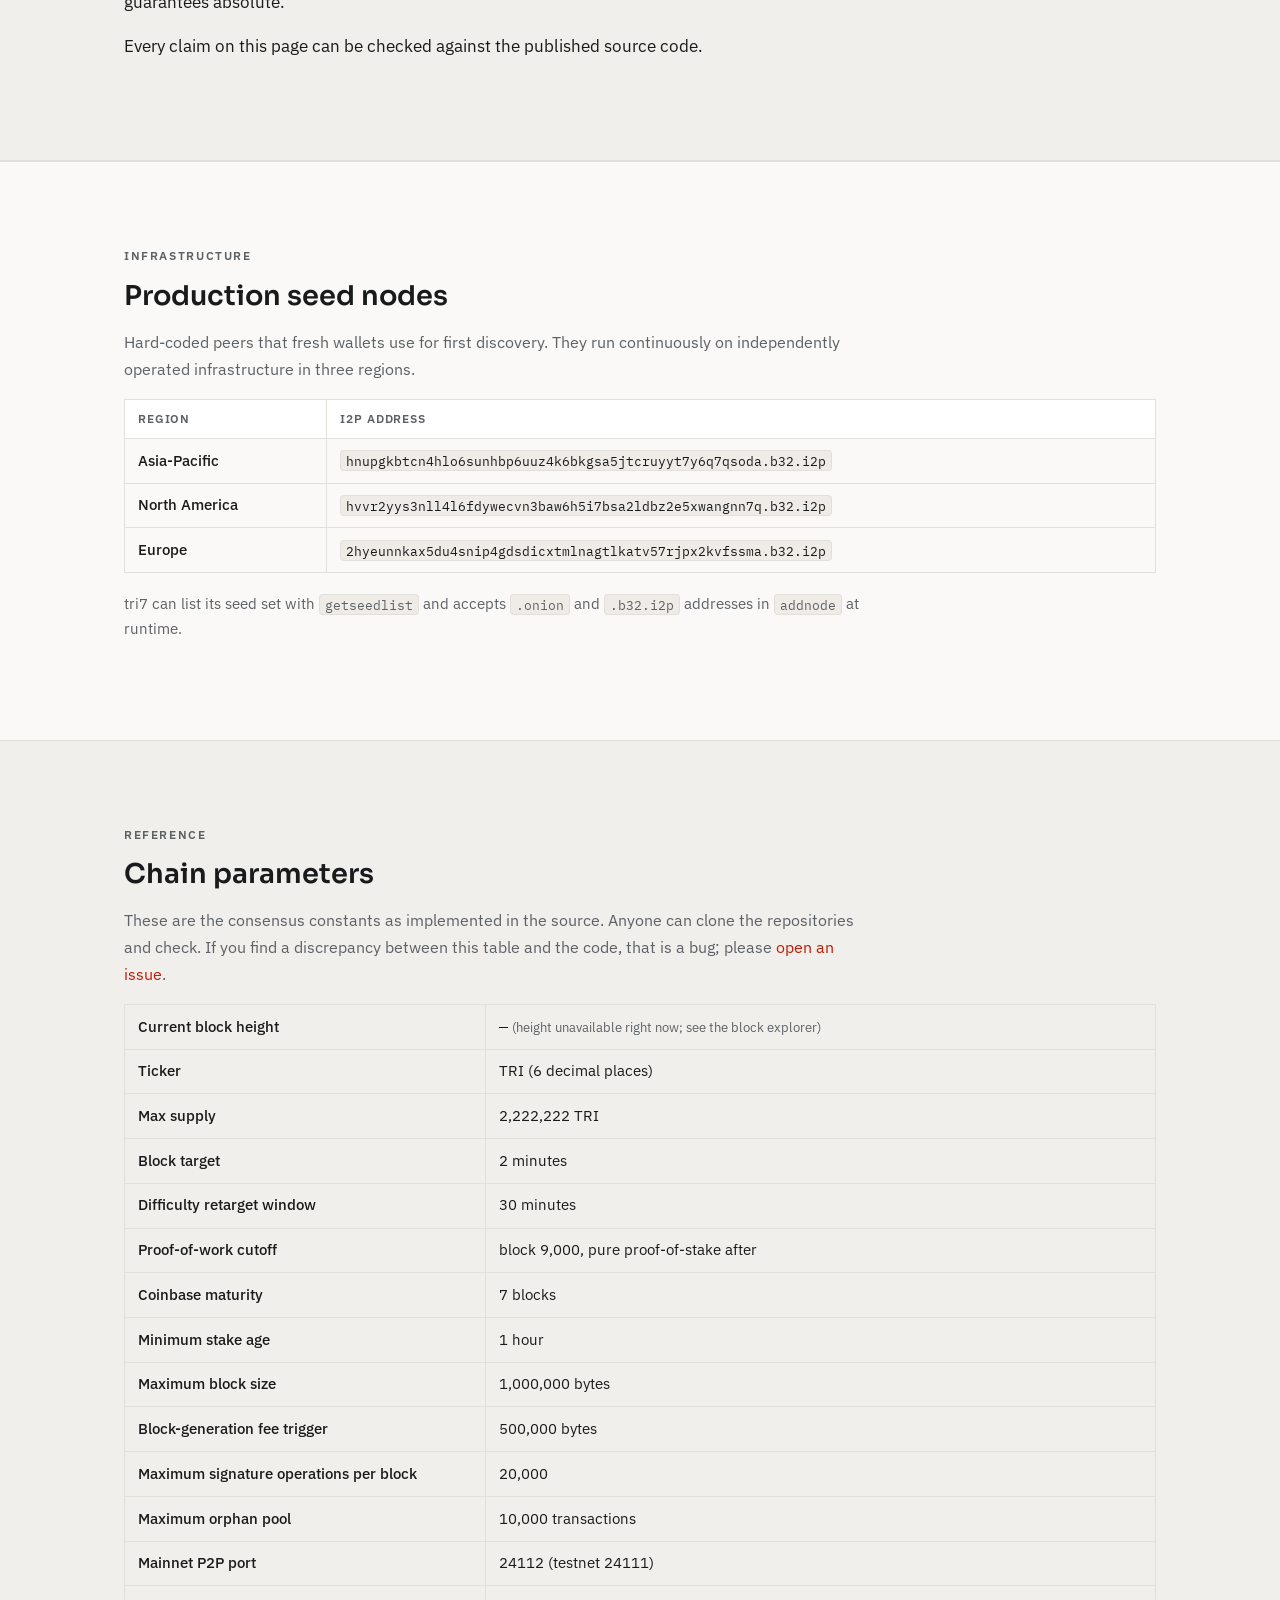
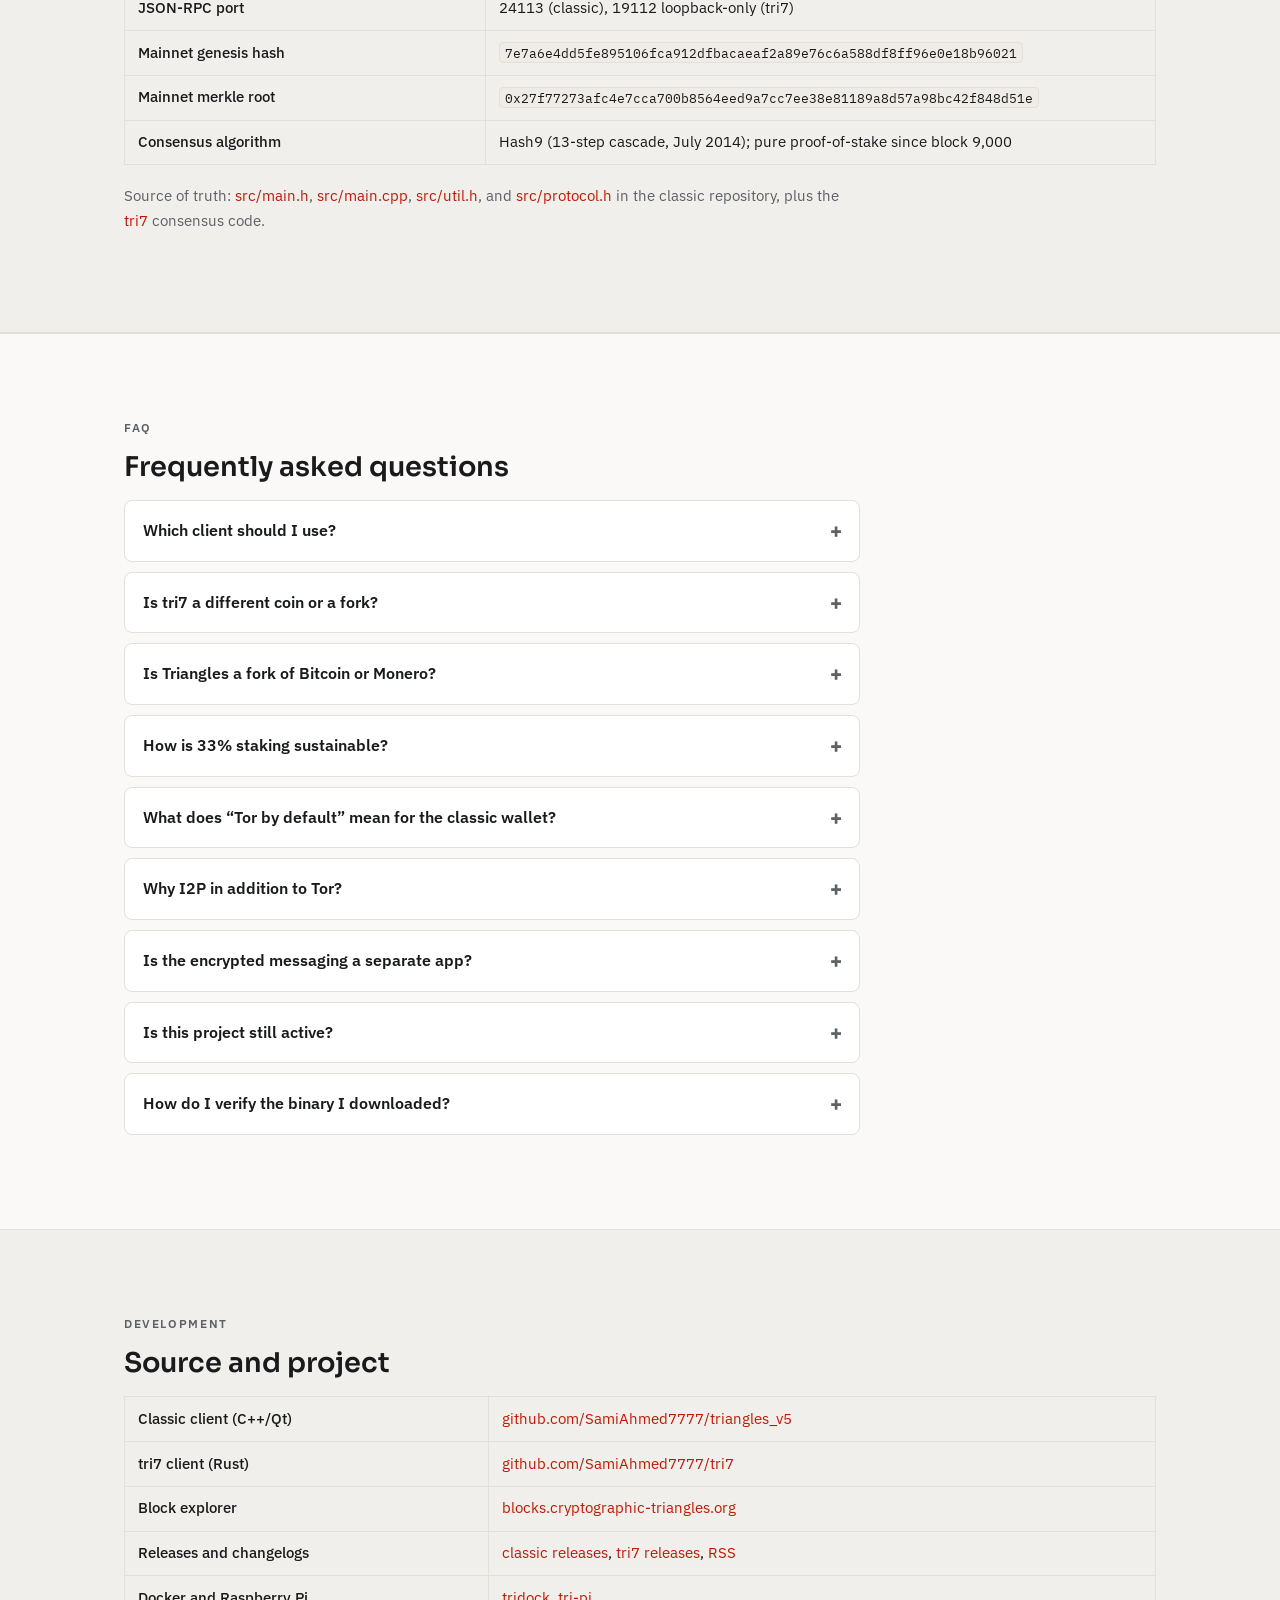
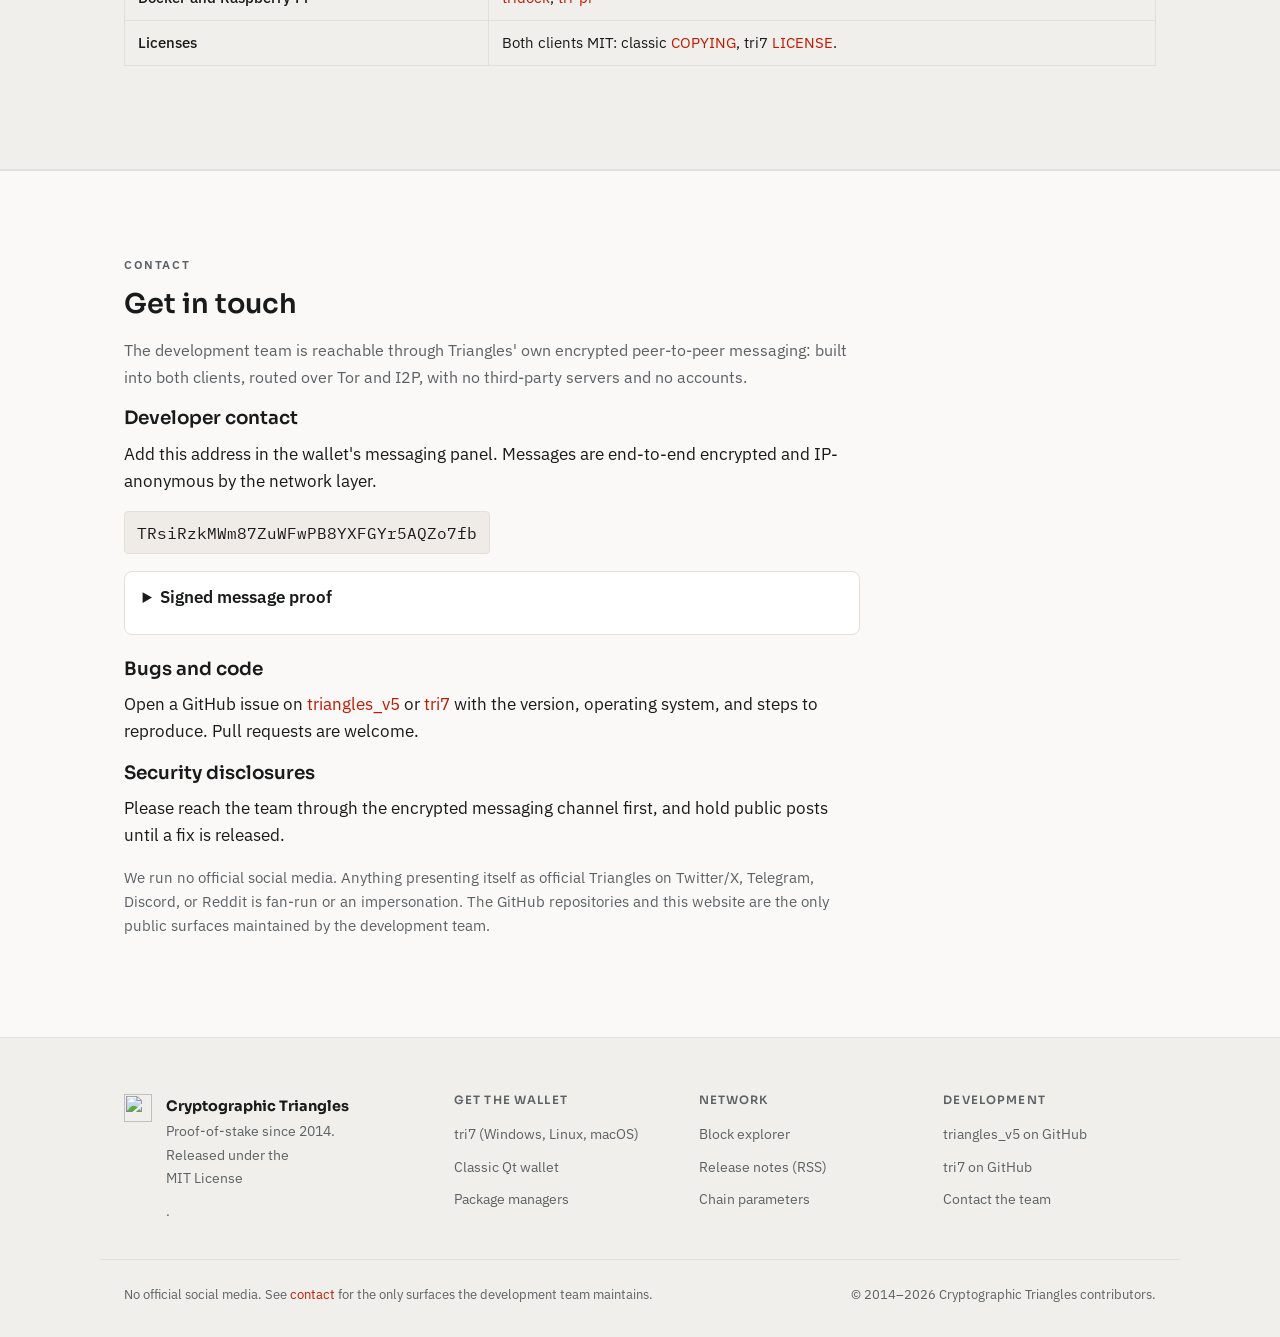
==== commit c4f5d76f: "[grade=B glm-5.3-standin (codex quota wall); prior parse-F round urn:ump:6m65trsayc7x2egxlwdevf7gv6t" ====
--- a/index.html
+++ b/index.html
@@ -31,6 +31,7 @@
       <a href="#network">Network</a>
       <a href="#params">Chain</a>
       <a href="#faq">FAQ</a>
+      <a href="/agents.html">For agents</a>
       <a href="#contact">Contact</a>
       <a class="nav-cta" href="#download">Get the wallet</a>
     </div>
--- a/styles.css
+++ b/styles.css
@@ -160,7 +160,7 @@
 .nav-inner { display: flex; align-items: center; justify-content: space-between; gap: 1rem; padding-top: 14px; padding-bottom: 14px; }
 .brand { display: flex; align-items: center; color: var(--text); text-decoration: none; }
 .brand:hover { color: var(--text); text-decoration: none; }
-.brand-wordmark { height: 52px; width: auto; display: block; }
+.brand-wordmark { height: 76px; width: auto; display: block; }
 .nav-links { display: flex; align-items: center; gap: 1.3rem; flex-wrap: wrap; }
 .nav-links a { color: var(--muted); font-size: 0.93rem; font-weight: 500; }
 .nav-links a:hover { color: var(--text); text-decoration: none; }
@@ -455,6 +455,7 @@
   .nav-inner { flex-direction: column; align-items: flex-start; gap: 10px; }
   .nav-links { gap: 0.9rem; }
   .nav-cta { display: none; }
+  .brand-wordmark { height: 56px; }
   .stat-strip { grid-template-columns: 1fr 1fr; }
   .stat { padding-left: 16px; }
   .stat:nth-child(odd) { border-left: none; padding-left: 0; }
